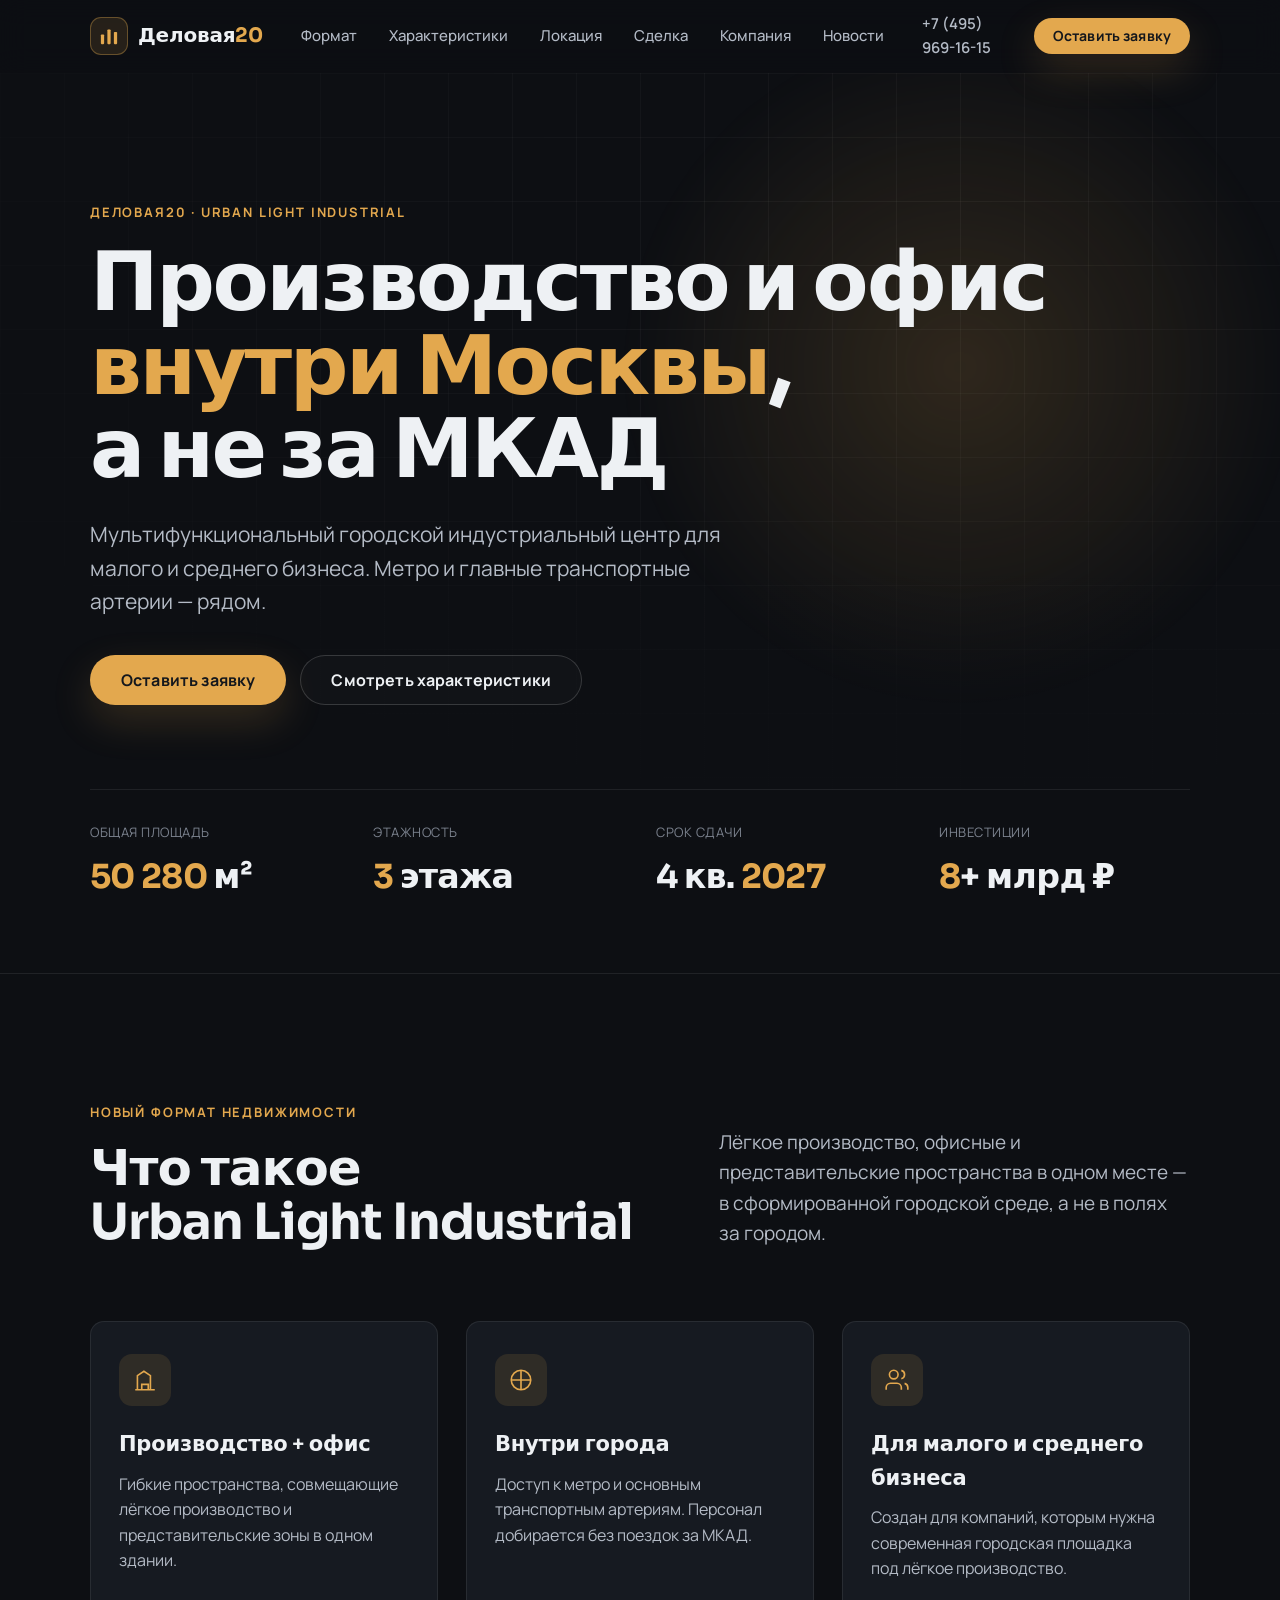
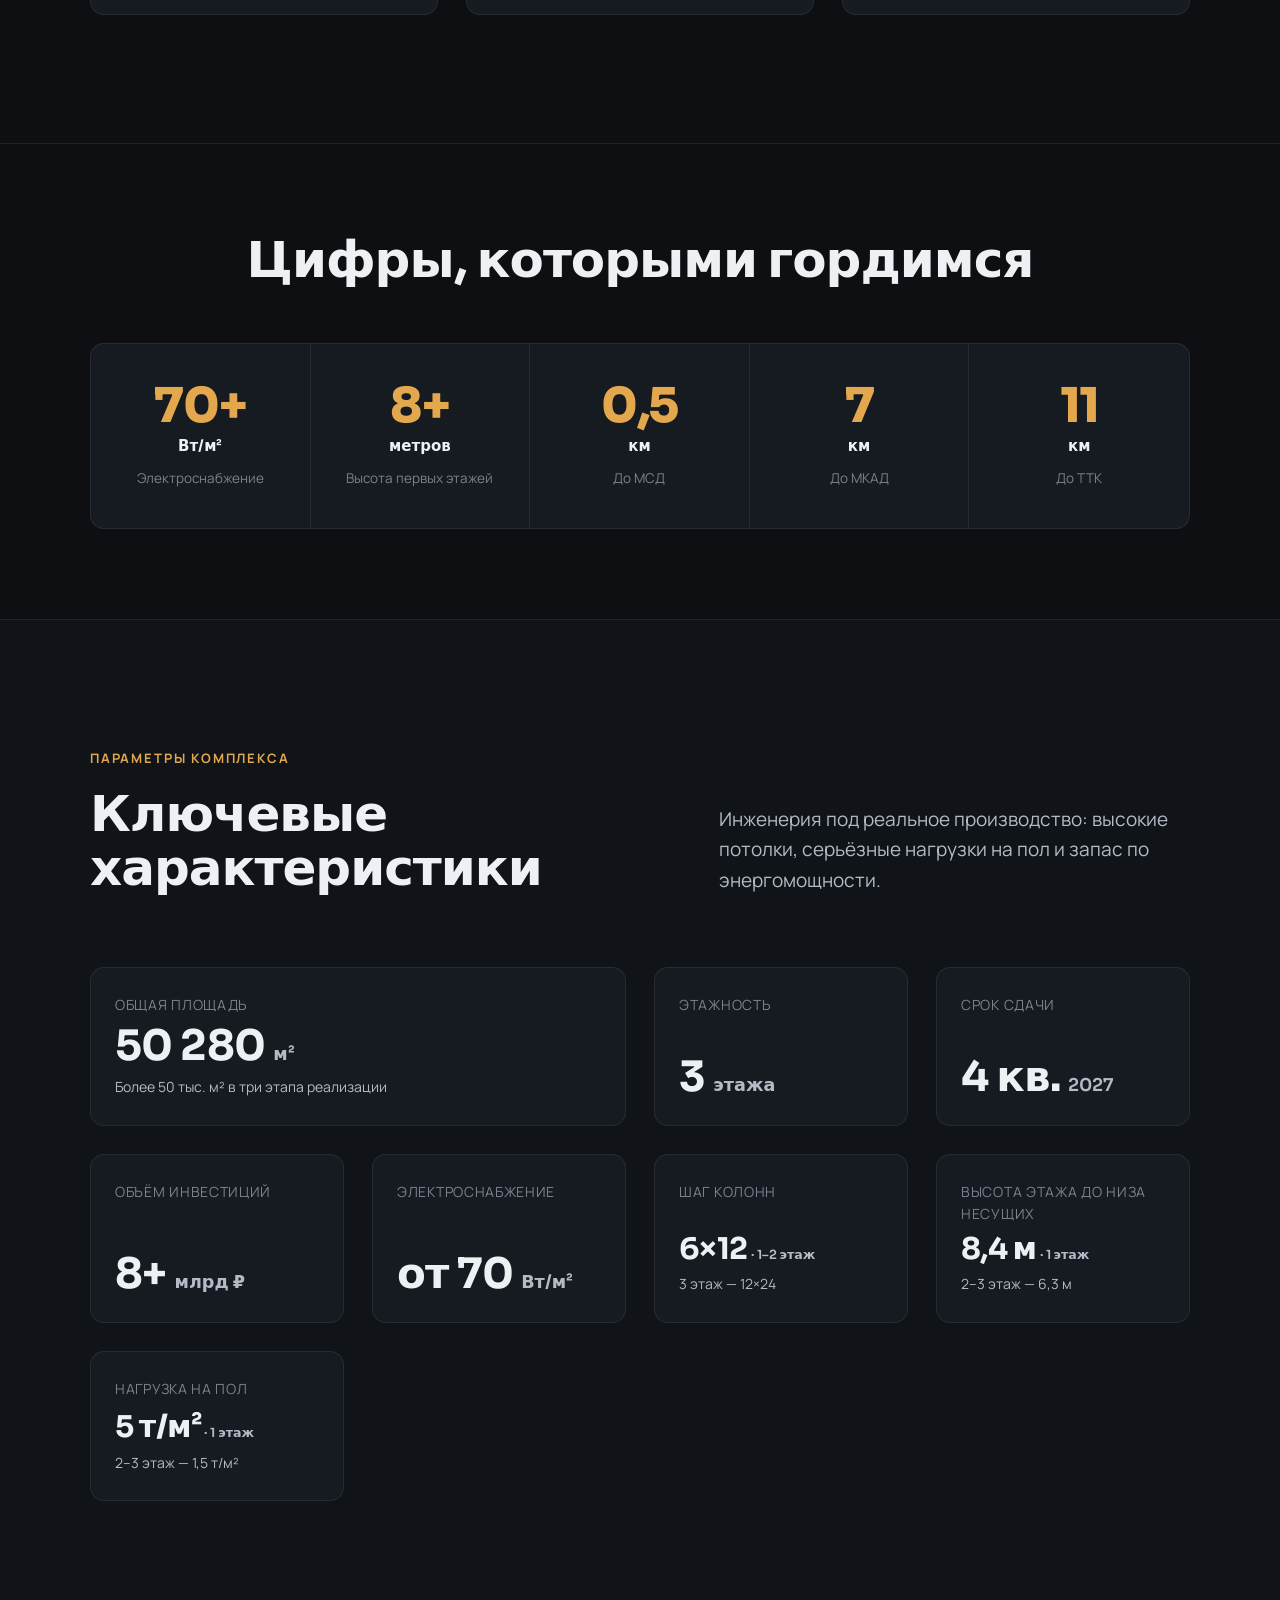
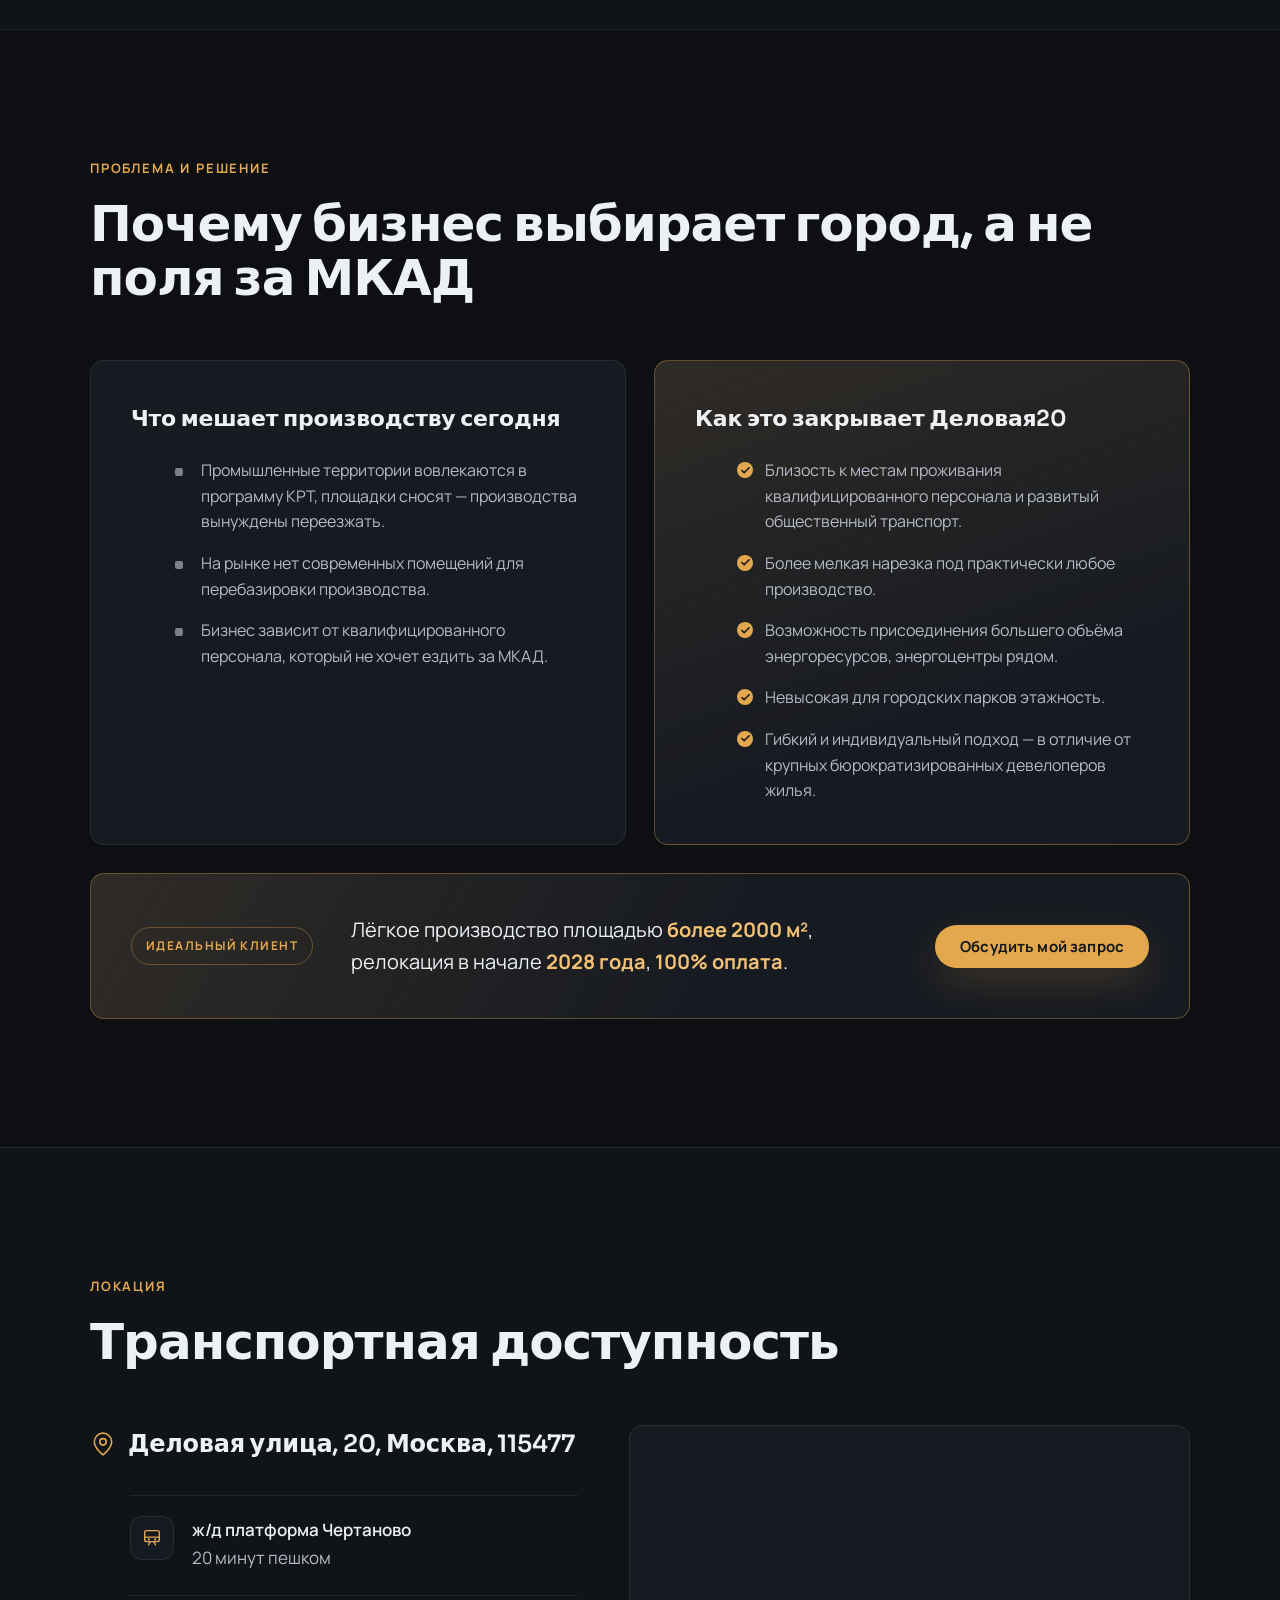
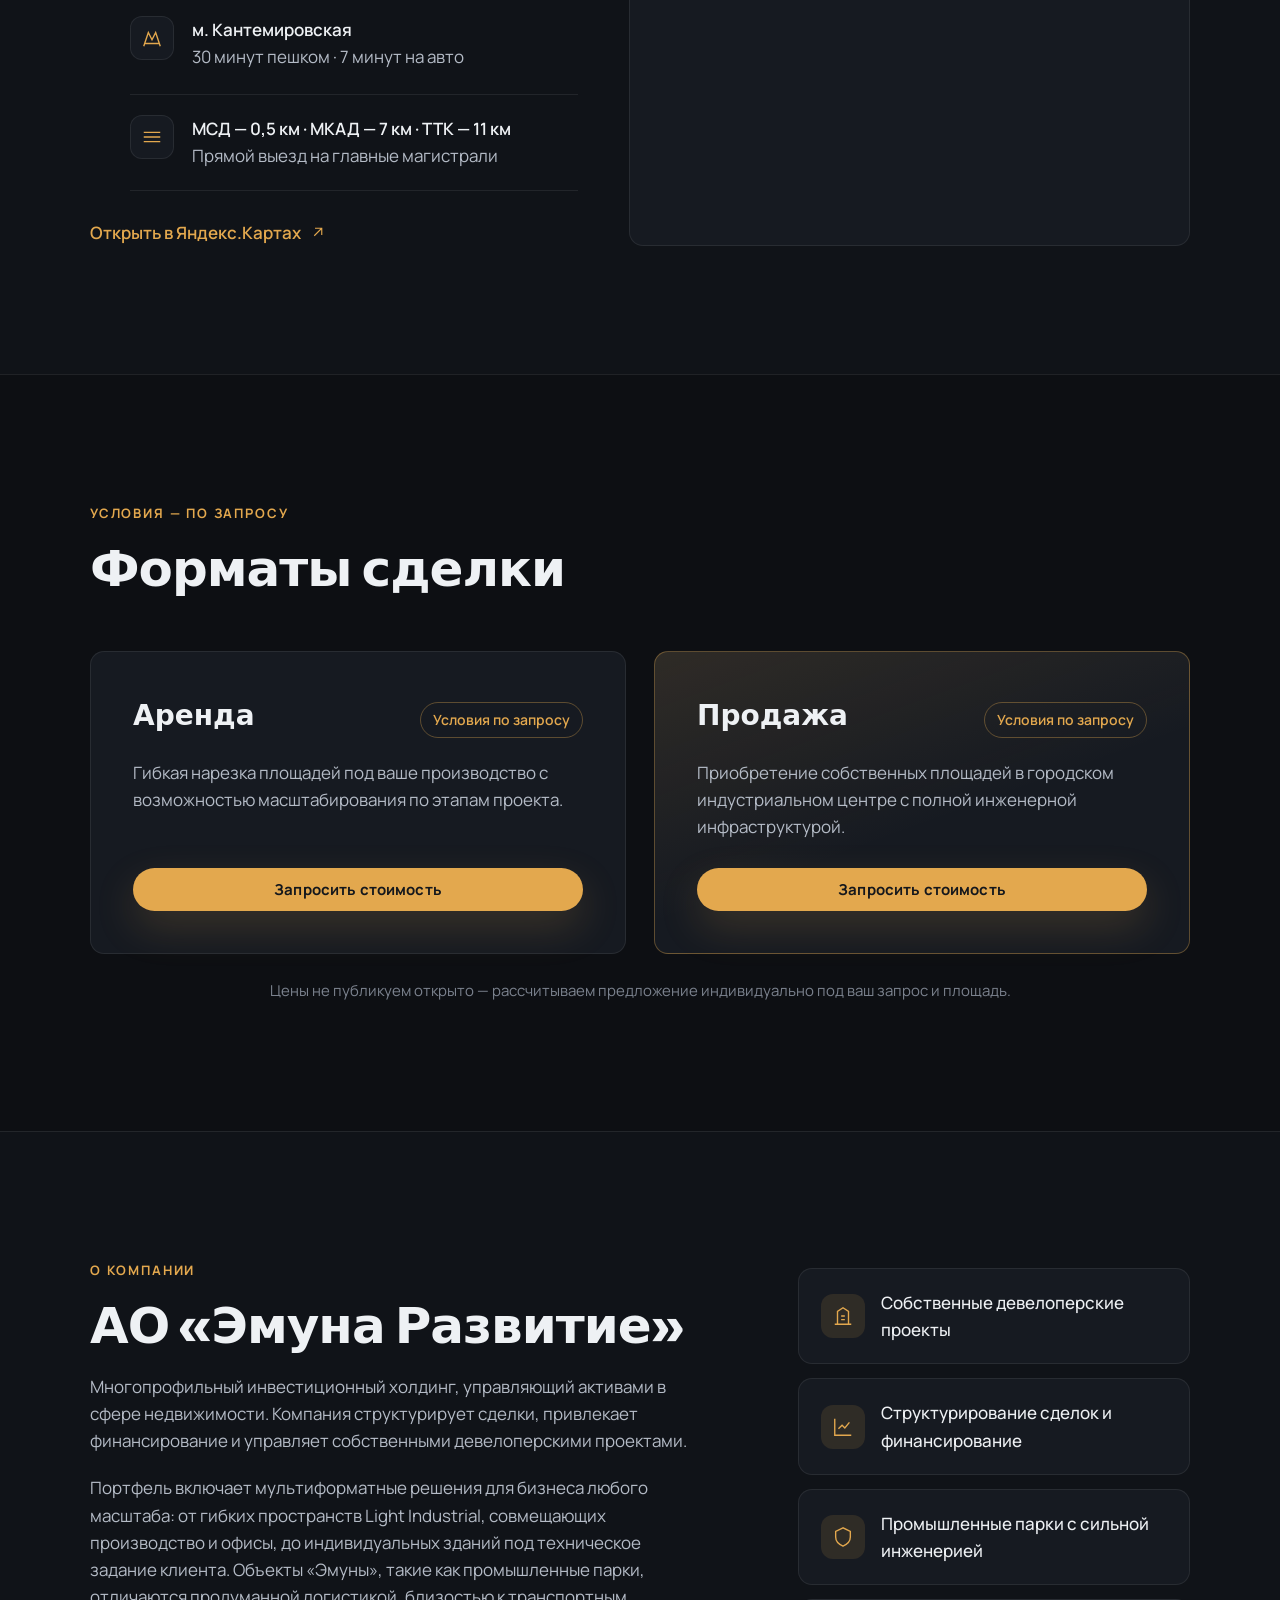
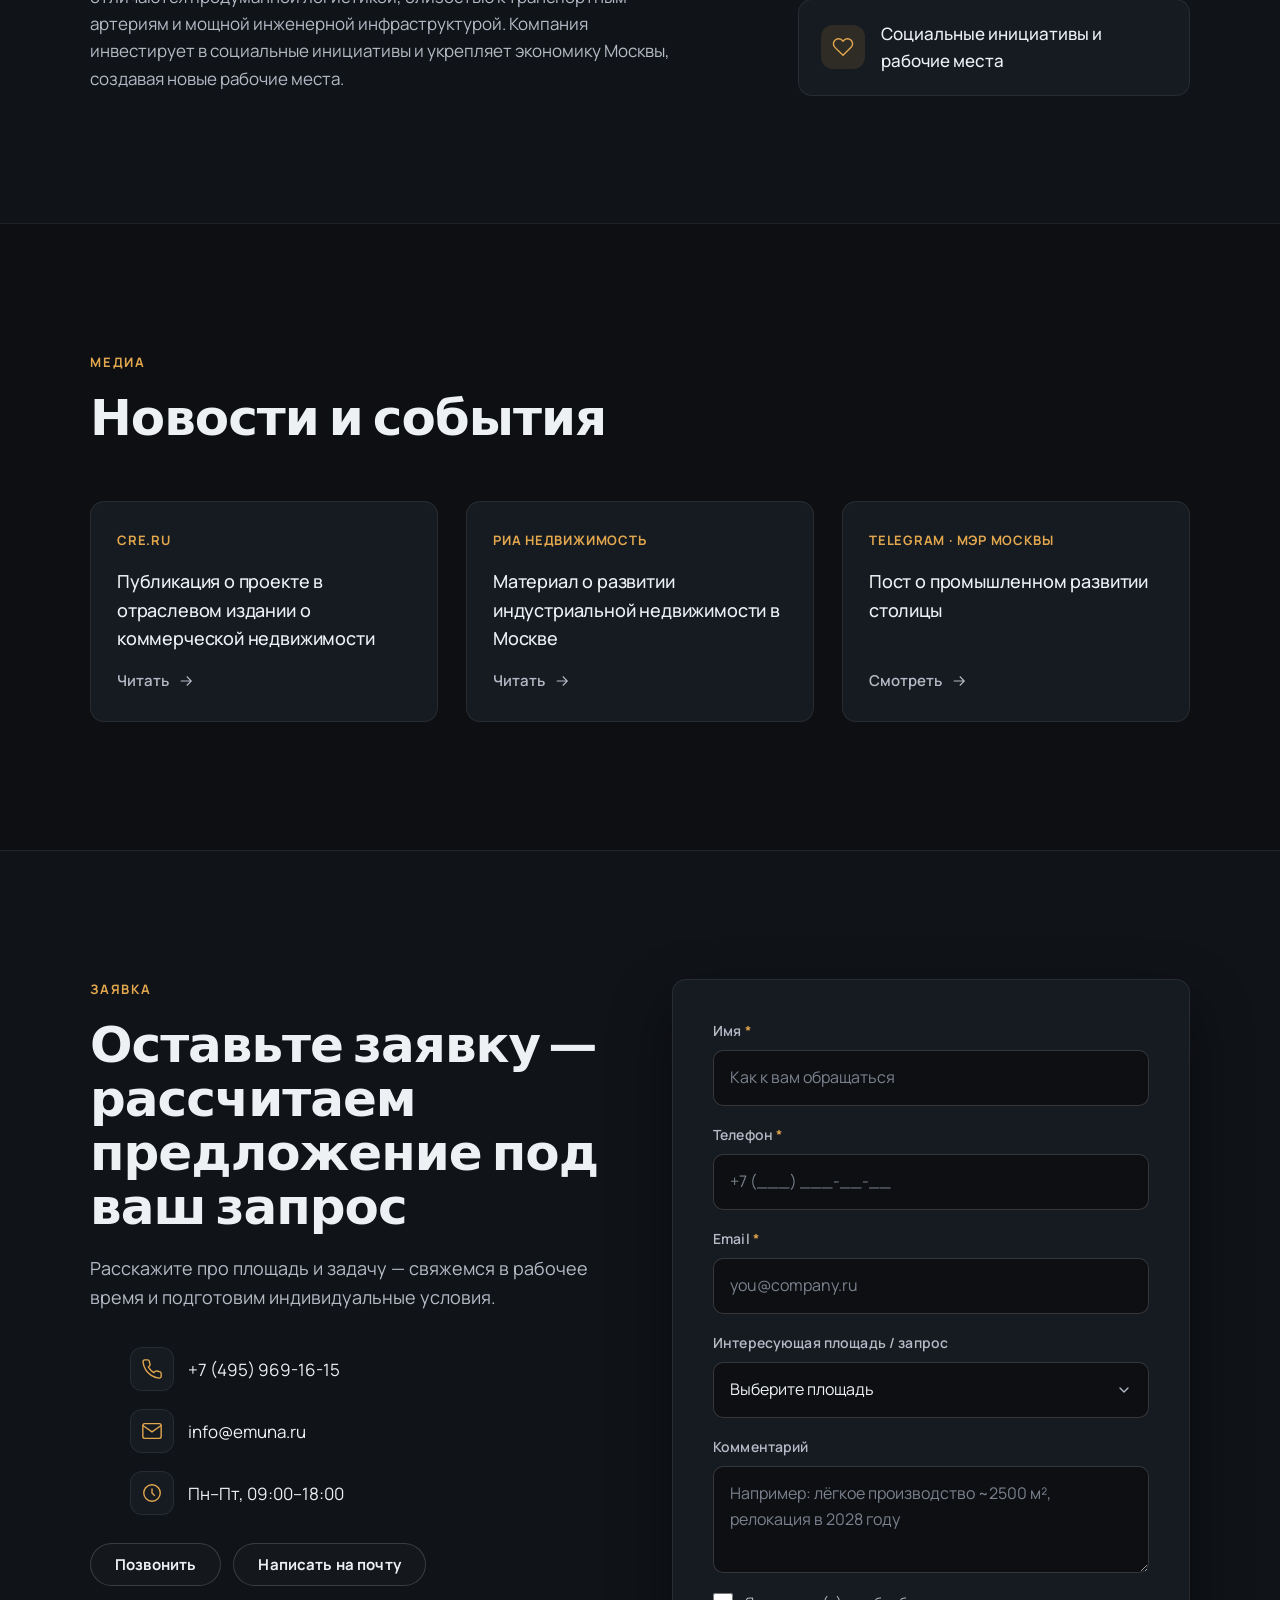
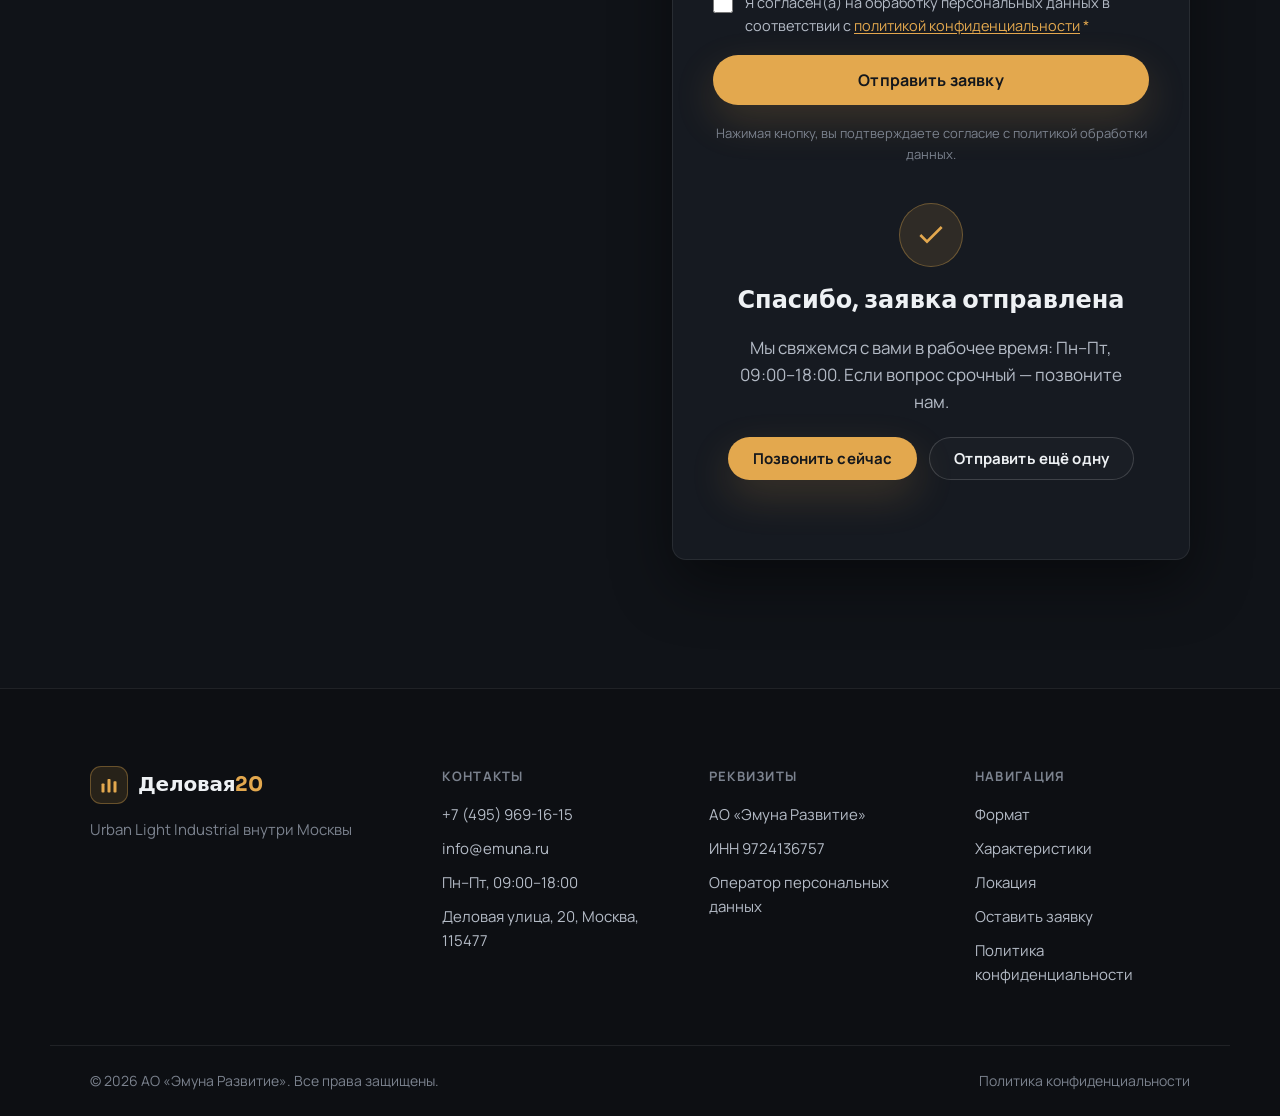
==== index.html @ b17adb30 "Деловая20: премиальный лендинг Urban Light Industrial Статический сайт без фреймворков: index.html +" ====
<!doctype html>
<html lang="ru">
<head>
  <meta charset="utf-8" />
  <meta name="viewport" content="width=device-width, initial-scale=1" />
  <meta name="theme-color" content="#0d0f13" />

  <!-- SEO -->
  <title>Деловая20 — лайт индастриал в Москве внутри МКАД, у метро | Аренда и продажа промышленных помещений</title>
  <meta name="description" content="Деловая20 — Urban Light Industrial внутри Москвы, у метро Кантемировская и Царицыно. Современные промышленные помещения: лёгкое производство и офис в одном месте. Аренда и продажа — условия по запросу. Сдача 4 кв. 2027." />
  <meta name="keywords" content="лайт индастриал в Москве, лайт индастриал внутри МКАД, лайт индастриал у метро, лайт индастриал Деловая, лайт индастриал Царицыно, light industrial Москва, light industrial внутри МКАД, промышленное помещение, аренда промышленных помещений, Деловая20" />
  <meta name="author" content="АО «Эмуна Развитие»" />
  <link rel="canonical" href="https://delovaya20.ru/" />

  <!-- Open Graph / social -->
  <meta property="og:type" content="website" />
  <meta property="og:site_name" content="Деловая20" />
  <meta property="og:title" content="Деловая20 — Urban Light Industrial внутри Москвы" />
  <meta property="og:description" content="Современное производство и офис в одном месте, внутри Москвы у метро. Лайт индастриал внутри МКАД. Аренда и продажа — по запросу." />
  <meta property="og:locale" content="ru_RU" />
  <meta property="og:url" content="https://delovaya20.ru/" />
  <!-- MEDIA: превью-картинка для соцсетей 1200×630, положите файл og-cover.jpg рядом с index.html -->
  <meta property="og:image" content="og-cover.jpg" />
  <meta property="og:image:width" content="1200" />
  <meta property="og:image:height" content="630" />
  <meta name="twitter:card" content="summary_large_image" />
  <meta name="twitter:title" content="Деловая20 — Urban Light Industrial внутри Москвы" />
  <meta name="twitter:description" content="Современное производство и офис внутри Москвы, у метро. Аренда и продажа — по запросу." />
  <meta name="twitter:image" content="og-cover.jpg" />

  <!-- Favicon (SVG-заглушка + inline fallback) -->
  <link rel="icon" type="image/svg+xml" href="favicon.svg" />
  <link rel="apple-touch-icon" href="favicon.svg" />

  <!-- Шрифты (грациозно откатываются на системные, если офлайн) -->
  <link rel="preconnect" href="https://fonts.googleapis.com" />
  <link rel="preconnect" href="https://fonts.gstatic.com" crossorigin />
  <link href="https://fonts.googleapis.com/css2?family=Manrope:wght@400;500;600;700;800&family=Sora:wght@500;600;700;800&display=swap" rel="stylesheet" />

  <link rel="stylesheet" href="styles.css" />

  <!-- Schema.org: Organization -->
  <script type="application/ld+json">
  {
    "@context": "https://schema.org",
    "@type": "Organization",
    "name": "АО «Эмуна Развитие»",
    "legalName": "Акционерное общество «Эмуна Развитие»",
    "taxID": "9724136757",
    "url": "https://delovaya20.ru/",
    "logo": "https://delovaya20.ru/favicon.svg",
    "telephone": "+7 (495) 969-16-15",
    "email": "info@emuna.ru",
    "description": "Многопрофильный инвестиционный холдинг, управляющий активами в сфере недвижимости. Структурирует сделки, привлекает финансирование и управляет собственными девелоперскими проектами.",
    "address": {
      "@type": "PostalAddress",
      "streetAddress": "Деловая улица, 20",
      "addressLocality": "Москва",
      "postalCode": "115477",
      "addressCountry": "RU"
    }
  }
  </script>

  <!-- Schema.org: Place / Product (проект Деловая20) -->
  <script type="application/ld+json">
  {
    "@context": "https://schema.org",
    "@type": "Place",
    "name": "Деловая20 — Urban Light Industrial",
    "description": "Мультифункциональный городской индустриальный центр (Urban Light Industrial), совмещающий лёгкое производство, офисные и представительские пространства в одном месте. Внутри Москвы, с доступом к метро и основным транспортным артериям.",
    "url": "https://delovaya20.ru/",
    "isAccessibleForFree": false,
    "geo": {
      "@type": "GeoCoordinates",
      "latitude": 55.624165,
      "longitude": 37.636526
    },
    "address": {
      "@type": "PostalAddress",
      "streetAddress": "Деловая улица, 20",
      "addressLocality": "Москва",
      "postalCode": "115477",
      "addressCountry": "RU"
    },
    "additionalProperty": [
      { "@type": "PropertyValue", "name": "Общая площадь", "value": "50 280 м²" },
      { "@type": "PropertyValue", "name": "Этажность", "value": "3 этажа" },
      { "@type": "PropertyValue", "name": "Срок сдачи", "value": "4 квартал 2027 года" },
      { "@type": "PropertyValue", "name": "Электроснабжение", "value": "от 70 Вт/м²" }
    ],
    "containedInPlace": { "@type": "City", "name": "Москва" }
  }
  </script>
</head>

<body>
  <a class="skip-link" href="#form">Перейти к форме заявки</a>

  <!-- ============ ХЕДЕР ============ -->
  <header class="site-header" id="top" data-header>
    <div class="container header__inner">
      <a class="brand" href="#top" aria-label="Деловая20 — на главную">
        <span class="brand__mark" aria-hidden="true">
          <svg width="26" height="26" viewBox="0 0 32 32" fill="none">
            <rect x="6" y="14" width="4" height="12" rx="1" fill="currentColor"/>
            <rect x="14" y="8" width="4" height="18" rx="1" fill="currentColor"/>
            <rect x="22" y="11" width="4" height="15" rx="1" fill="currentColor"/>
          </svg>
        </span>
        <span class="brand__name">Деловая<span class="brand__accent">20</span></span>
      </a>

      <nav class="nav" aria-label="Основная навигация">
        <a href="#format">Формат</a>
        <a href="#specs">Характеристики</a>
        <a href="#location">Локация</a>
        <a href="#deal">Сделка</a>
        <a href="#company">Компания</a>
        <a href="#news">Новости</a>
      </nav>

      <div class="header__actions">
        <a class="phone-link" href="tel:+74959691615">+7 (495) 969-16-15</a>
        <a class="btn btn--primary btn--sm" href="#form">Оставить заявку</a>
      </div>

      <button class="burger" type="button" aria-label="Открыть меню" aria-expanded="false" aria-controls="mobile-menu" data-burger>
        <span></span><span></span><span></span>
      </button>
    </div>

    <!-- Мобильное меню -->
    <div class="mobile-menu" id="mobile-menu" data-mobile-menu hidden>
      <nav aria-label="Мобильная навигация">
        <a href="#format">Формат</a>
        <a href="#specs">Характеристики</a>
        <a href="#location">Локация</a>
        <a href="#deal">Форматы сделки</a>
        <a href="#company">Компания</a>
        <a href="#news">Новости</a>
      </nav>
      <div class="mobile-menu__cta">
        <a class="btn btn--primary" href="#form">Оставить заявку</a>
        <a class="btn btn--ghost" href="tel:+74959691615">Позвонить</a>
      </div>
    </div>
  </header>

  <main>
    <!-- ============ 1. ПЕРВЫЙ ЭКРАН ============ -->
    <section class="hero" aria-labelledby="hero-title">
      <!-- MEDIA: сюда фоновое фото/рендер комплекса (широкое, тёмное). Пока — CSS-геометрия. -->
      <div class="hero__bg" aria-hidden="true">
        <div class="hero__grid"></div>
        <div class="hero__glow"></div>
      </div>

      <div class="container hero__inner">
        <p class="eyebrow reveal">Деловая20 · Urban Light Industrial</p>
        <h1 class="hero__title reveal" id="hero-title">
          Производство и офис <span class="accent-text">внутри Москвы</span>,<br />
          а не за МКАД
        </h1>
        <p class="hero__lead reveal">
          Мультифункциональный городской индустриальный центр для малого и среднего бизнеса.
          Метро и главные транспортные артерии — рядом.
        </p>
        <div class="hero__cta reveal">
          <a class="btn btn--primary btn--lg" href="#form">Оставить заявку</a>
          <a class="btn btn--ghost btn--lg" href="#specs">Смотреть характеристики</a>
        </div>

        <dl class="hero__stats reveal" aria-label="Ключевые цифры проекта">
          <div class="hero__stat">
            <dt>Общая площадь</dt>
            <dd><span class="num" data-count data-target="50280" data-format="space">0</span> м²</dd>
          </div>
          <div class="hero__stat">
            <dt>Этажность</dt>
            <dd><span class="num" data-count data-target="3">0</span> этажа</dd>
          </div>
          <div class="hero__stat">
            <dt>Срок сдачи</dt>
            <dd>4 кв. <span class="num" data-count data-target="2027">0</span></dd>
          </div>
          <div class="hero__stat">
            <dt>Инвестиции</dt>
            <dd><span class="num" data-count data-target="8">0</span>+ млрд ₽</dd>
          </div>
        </dl>
      </div>
    </section>

    <!-- ============ 2. О ФОРМАТЕ ============ -->
    <section class="section" id="format" aria-labelledby="format-title">
      <div class="container">
        <div class="format__head">
          <div class="reveal">
            <p class="eyebrow">Новый формат недвижимости</p>
            <h2 class="section__title" id="format-title">Что такое Urban&nbsp;Light&nbsp;Industrial</h2>
          </div>
          <p class="section__lead reveal">
            Лёгкое производство, офисные и представительские пространства в одном месте —
            в сформированной городской среде, а не в полях за городом.
          </p>
        </div>

        <div class="format__grid">
          <article class="fcard reveal">
            <div class="fcard__icon" aria-hidden="true">
              <svg viewBox="0 0 24 24" fill="none" stroke="currentColor" stroke-width="1.5"><path d="M3 21h18M5 21V8l6-4 6 4v13M9 21v-5h6v5M9 11h.01M15 11h.01"/></svg>
            </div>
            <h3>Производство + офис</h3>
            <p>Гибкие пространства, совмещающие лёгкое производство и представительские зоны в одном здании.</p>
          </article>

          <article class="fcard reveal">
            <div class="fcard__icon" aria-hidden="true">
              <svg viewBox="0 0 24 24" fill="none" stroke="currentColor" stroke-width="1.5"><circle cx="12" cy="12" r="9"/><path d="M12 3v18M3 12h18"/></svg>
            </div>
            <h3>Внутри города</h3>
            <p>Доступ к метро и основным транспортным артериям. Персонал добирается без поездок за МКАД.</p>
          </article>

          <article class="fcard reveal">
            <div class="fcard__icon" aria-hidden="true">
              <svg viewBox="0 0 24 24" fill="none" stroke="currentColor" stroke-width="1.5"><path d="M16 21v-2a4 4 0 0 0-4-4H6a4 4 0 0 0-4 4v2M9 11a4 4 0 1 0 0-8 4 4 0 0 0 0 8ZM22 21v-2a4 4 0 0 0-3-3.87M16 3.13a4 4 0 0 1 0 7.75"/></svg>
            </div>
            <h3>Для малого и среднего бизнеса</h3>
            <p>Создан для компаний, которым нужна современная городская площадка под лёгкое производство.</p>
          </article>
        </div>
      </div>
    </section>

    <!-- ============ ЦИФРЫ, КОТОРЫМИ ГОРДИМСЯ ============ -->
    <section class="section section--tight proud" aria-labelledby="proud-title">
      <div class="container">
        <h2 class="section__title section__title--center reveal" id="proud-title">Цифры, которыми гордимся</h2>
        <div class="proud__band reveal">
          <div class="proud__item">
            <span class="proud__num"><span data-count data-target="70">0</span>+</span>
            <span class="proud__unit">Вт/м²</span>
            <span class="proud__label">Электроснабжение</span>
          </div>
          <div class="proud__item">
            <span class="proud__num"><span data-count data-target="8">0</span>+</span>
            <span class="proud__unit">метров</span>
            <span class="proud__label">Высота первых этажей</span>
          </div>
          <div class="proud__item">
            <span class="proud__num"><span data-count data-target="0.5" data-decimals="1">0</span></span>
            <span class="proud__unit">км</span>
            <span class="proud__label">До МСД</span>
          </div>
          <div class="proud__item">
            <span class="proud__num"><span data-count data-target="7">0</span></span>
            <span class="proud__unit">км</span>
            <span class="proud__label">До МКАД</span>
          </div>
          <div class="proud__item">
            <span class="proud__num"><span data-count data-target="11">0</span></span>
            <span class="proud__unit">км</span>
            <span class="proud__label">До ТТК</span>
          </div>
        </div>
      </div>
    </section>

    <!-- ============ 3. КЛЮЧЕВЫЕ ХАРАКТЕРИСТИКИ ============ -->
    <section class="section section--alt" id="specs" aria-labelledby="specs-title">
      <div class="container">
        <div class="format__head">
          <div class="reveal">
            <p class="eyebrow">Параметры комплекса</p>
            <h2 class="section__title" id="specs-title">Ключевые характеристики</h2>
          </div>
          <p class="section__lead reveal">
            Инженерия под реальное производство: высокие потолки, серьёзные нагрузки на пол
            и запас по энергомощности.
          </p>
        </div>

        <div class="specs__grid">
          <article class="spec spec--wide reveal">
            <span class="spec__label">Общая площадь</span>
            <span class="spec__value">50&nbsp;280 <small>м²</small></span>
            <span class="spec__note">Более 50 тыс. м² в три этапа реализации</span>
          </article>
          <article class="spec reveal">
            <span class="spec__label">Этажность</span>
            <span class="spec__value">3 <small>этажа</small></span>
          </article>
          <article class="spec reveal">
            <span class="spec__label">Срок сдачи</span>
            <span class="spec__value">4 кв. <small>2027</small></span>
          </article>
          <article class="spec reveal">
            <span class="spec__label">Объём инвестиций</span>
            <span class="spec__value">8+ <small>млрд ₽</small></span>
          </article>
          <article class="spec reveal">
            <span class="spec__label">Электроснабжение</span>
            <span class="spec__value">от 70 <small>Вт/м²</small></span>
          </article>
          <article class="spec reveal">
            <span class="spec__label">Шаг колонн</span>
            <span class="spec__value spec__value--sm">6×12<small> · 1–2 этаж</small></span>
            <span class="spec__note">3 этаж — 12×24</span>
          </article>
          <article class="spec reveal">
            <span class="spec__label">Высота этажа до низа несущих</span>
            <span class="spec__value spec__value--sm">8,4 м<small> · 1 этаж</small></span>
            <span class="spec__note">2–3 этаж — 6,3 м</span>
          </article>
          <article class="spec reveal">
            <span class="spec__label">Нагрузка на пол</span>
            <span class="spec__value spec__value--sm">5 т/м²<small> · 1 этаж</small></span>
            <span class="spec__note">2–3 этаж — 1,5 т/м²</span>
          </article>
        </div>
      </div>
    </section>

    <!-- ============ 4. БОЛЬ КЛИЕНТА → РЕШЕНИЕ ============ -->
    <section class="section" id="problem" aria-labelledby="problem-title">
      <div class="container">
        <div class="reveal">
          <p class="eyebrow">Проблема и решение</p>
          <h2 class="section__title" id="problem-title">Почему бизнес выбирает город, а не поля за МКАД</h2>
        </div>

        <div class="ps">
          <div class="ps__col ps__col--problem reveal">
            <h3 class="ps__heading">Что мешает производству сегодня</h3>
            <ul class="ps__list">
              <li>Промышленные территории вовлекаются в программу КРТ, площадки сносят — производства вынуждены переезжать.</li>
              <li>На рынке нет современных помещений для перебазировки производства.</li>
              <li>Бизнес зависит от квалифицированного персонала, который не хочет ездить за МКАД.</li>
            </ul>
          </div>

          <div class="ps__col ps__col--solution reveal">
            <h3 class="ps__heading">Как это закрывает Деловая20</h3>
            <ul class="ps__list ps__list--check">
              <li>Близость к местам проживания квалифицированного персонала и развитый общественный транспорт.</li>
              <li>Более мелкая нарезка под практически любое производство.</li>
              <li>Возможность присоединения большего объёма энергоресурсов, энергоцентры рядом.</li>
              <li>Невысокая для городских парков этажность.</li>
              <li>Гибкий и индивидуальный подход — в отличие от крупных бюрократизированных девелоперов жилья.</li>
            </ul>
          </div>
        </div>

        <aside class="ideal reveal" aria-label="Идеальный клиент проекта">
          <div class="ideal__tag">Идеальный клиент</div>
          <p class="ideal__text">
            Лёгкое производство площадью <strong>более 2000 м²</strong>, релокация в начале <strong>2028 года</strong>, <strong>100% оплата</strong>.
          </p>
          <a class="btn btn--primary" href="#form">Обсудить мой запрос</a>
        </aside>
      </div>
    </section>

    <!-- ============ 5. ЛОКАЦИЯ И ТРАНСПОРТ ============ -->
    <section class="section section--alt" id="location" aria-labelledby="location-title">
      <div class="container">
        <div class="reveal">
          <p class="eyebrow">Локация</p>
          <h2 class="section__title" id="location-title">Транспортная доступность</h2>
        </div>

        <div class="location__grid">
          <div class="location__info reveal">
            <p class="location__addr">
              <svg viewBox="0 0 24 24" fill="none" stroke="currentColor" stroke-width="1.5" aria-hidden="true"><path d="M20 10c0 6-8 12-8 12s-8-6-8-12a8 8 0 0 1 16 0Z"/><circle cx="12" cy="10" r="3"/></svg>
              Деловая улица, 20, Москва, 115477
            </p>

            <ul class="transport">
              <li>
                <span class="transport__ico" aria-hidden="true">
                  <svg viewBox="0 0 24 24" fill="none" stroke="currentColor" stroke-width="1.5"><rect x="4" y="4" width="16" height="12" rx="2"/><path d="M4 11h16M8 20l2-4M16 20l-2-4"/><circle cx="8.5" cy="13.5" r=".5" fill="currentColor"/><circle cx="15.5" cy="13.5" r=".5" fill="currentColor"/></svg>
                </span>
                <span><strong>ж/д платформа Чертаново</strong><br />20 минут пешком</span>
              </li>
              <li>
                <span class="transport__ico" aria-hidden="true">
                  <svg viewBox="0 0 24 24" fill="none" stroke="currentColor" stroke-width="1.5"><path d="M4 18 8 6l4 8 4-8 4 12M4 18h16M4 18l-1 3M20 18l1 3"/></svg>
                </span>
                <span><strong>м. Кантемировская</strong><br />30 минут пешком · 7 минут на авто</span>
              </li>
              <li>
                <span class="transport__ico" aria-hidden="true">
                  <svg viewBox="0 0 24 24" fill="none" stroke="currentColor" stroke-width="1.5"><path d="M3 12h18M3 7h18M3 17h18"/></svg>
                </span>
                <span><strong>МСД — 0,5 км · МКАД — 7 км · ТТК — 11 км</strong><br />Прямой выезд на главные магистрали</span>
              </li>
            </ul>

            <a class="map-link" href="https://yandex.ru/maps/?pt=37.636526,55.624165&z=16&l=map" target="_blank" rel="noopener">
              Открыть в Яндекс.Картах
              <svg viewBox="0 0 24 24" fill="none" stroke="currentColor" stroke-width="1.5" aria-hidden="true"><path d="M7 17 17 7M8 7h9v9"/></svg>
            </a>
          </div>

          <div class="location__map reveal">
            <!-- MEDIA: при желании замените OSM на брендовую Яндекс.Карту с фирменной меткой -->
            <iframe
              title="Карта: Деловая улица, 20, Москва"
              src="https://www.openstreetmap.org/export/embed.html?bbox=37.6165%2C55.6162%2C37.6565%2C55.6322&layer=mapnik&marker=55.624165%2C37.636526"
              loading="lazy" referrerpolicy="no-referrer-when-downgrade"></iframe>
          </div>
        </div>
      </div>
    </section>

    <!-- ============ 6. ФОРМАТЫ СДЕЛКИ ============ -->
    <section class="section" id="deal" aria-labelledby="deal-title">
      <div class="container">
        <div class="reveal">
          <p class="eyebrow">Условия — по запросу</p>
          <h2 class="section__title" id="deal-title">Форматы сделки</h2>
        </div>

        <div class="deal__grid">
          <article class="deal-card reveal">
            <div class="deal-card__top">
              <h3>Аренда</h3>
              <span class="deal-card__price">Условия по запросу</span>
            </div>
            <p>Гибкая нарезка площадей под ваше производство с возможностью масштабирования по этапам проекта.</p>
            <a class="btn btn--primary btn--block" href="#form">Запросить стоимость</a>
          </article>

          <article class="deal-card deal-card--feature reveal">
            <div class="deal-card__top">
              <h3>Продажа</h3>
              <span class="deal-card__price">Условия по запросу</span>
            </div>
            <p>Приобретение собственных площадей в городском индустриальном центре с полной инженерной инфраструктурой.</p>
            <a class="btn btn--primary btn--block" href="#form">Запросить стоимость</a>
          </article>
        </div>
        <p class="deal__note reveal">Цены не публикуем открыто — рассчитываем предложение индивидуально под ваш запрос и площадь.</p>
      </div>
    </section>

    <!-- ============ 7. О КОМПАНИИ ============ -->
    <section class="section section--alt" id="company" aria-labelledby="company-title">
      <div class="container">
        <div class="company__grid">
          <div class="company__lead reveal">
            <p class="eyebrow">О компании</p>
            <h2 class="section__title" id="company-title">АО «Эмуна&nbsp;Развитие»</h2>
            <p class="company__text">
              Многопрофильный инвестиционный холдинг, управляющий активами в сфере недвижимости.
              Компания структурирует сделки, привлекает финансирование и управляет собственными
              девелоперскими проектами.
            </p>
            <p class="company__text">
              Портфель включает мультиформатные решения для бизнеса любого масштаба: от гибких
              пространств Light Industrial, совмещающих производство и офисы, до индивидуальных
              зданий под техническое задание клиента. Объекты «Эмуны», такие как промышленные
              парки, отличаются продуманной логистикой, близостью к транспортным артериям и
              мощной инженерной инфраструктурой. Компания инвестирует в социальные инициативы
              и укрепляет экономику Москвы, создавая новые рабочие места.
            </p>
          </div>

          <ul class="company__facts reveal">
            <li>
              <span class="company__fact-ico" aria-hidden="true"><svg viewBox="0 0 24 24" fill="none" stroke="currentColor" stroke-width="1.5"><path d="M3 21h18M6 21V7l6-4 6 4v14M10 12h4M10 16h4"/></svg></span>
              Собственные девелоперские проекты
            </li>
            <li>
              <span class="company__fact-ico" aria-hidden="true"><svg viewBox="0 0 24 24" fill="none" stroke="currentColor" stroke-width="1.5"><path d="M3 3v18h18M7 14l4-4 3 3 5-6"/></svg></span>
              Структурирование сделок и финансирование
            </li>
            <li>
              <span class="company__fact-ico" aria-hidden="true"><svg viewBox="0 0 24 24" fill="none" stroke="currentColor" stroke-width="1.5"><path d="M12 2 4 6v6c0 5 3.5 8 8 10 4.5-2 8-5 8-10V6l-8-4Z"/></svg></span>
              Промышленные парки с сильной инженерией
            </li>
            <li>
              <span class="company__fact-ico" aria-hidden="true"><svg viewBox="0 0 24 24" fill="none" stroke="currentColor" stroke-width="1.5"><path d="M20.8 4.6a5.5 5.5 0 0 0-7.8 0L12 5.7l-1-1.1a5.5 5.5 0 1 0-7.8 7.8L12 21l8.8-8.6a5.5 5.5 0 0 0 0-7.8Z"/></svg></span>
              Социальные инициативы и рабочие места
            </li>
          </ul>
        </div>
      </div>
    </section>

    <!-- ============ 8. НОВОСТИ И СОБЫТИЯ ============ -->
    <section class="section" id="news" aria-labelledby="news-title">
      <div class="container">
        <div class="reveal">
          <p class="eyebrow">Медиа</p>
          <h2 class="section__title" id="news-title">Новости и события</h2>
        </div>

        <div class="news__grid">
          <a class="news-card reveal" href="https://cre.ru/news/101955" target="_blank" rel="noopener">
            <span class="news-card__source">CRE.ru</span>
            <span class="news-card__title">Публикация о проекте в отраслевом издании о коммерческой недвижимости</span>
            <span class="news-card__more">Читать <svg viewBox="0 0 24 24" fill="none" stroke="currentColor" stroke-width="1.5" aria-hidden="true"><path d="M5 12h14M13 6l6 6-6 6"/></svg></span>
          </a>
          <a class="news-card reveal" href="https://realty.ria.ru/20260628/moskva-2101307599.html" target="_blank" rel="noopener">
            <span class="news-card__source">РИА Недвижимость</span>
            <span class="news-card__title">Материал о развитии индустриальной недвижимости в Москве</span>
            <span class="news-card__more">Читать <svg viewBox="0 0 24 24" fill="none" stroke="currentColor" stroke-width="1.5" aria-hidden="true"><path d="M5 12h14M13 6l6 6-6 6"/></svg></span>
          </a>
          <a class="news-card reveal" href="https://t.me/mos_sobyanin/20523" target="_blank" rel="noopener">
            <span class="news-card__source">Telegram · мэр Москвы</span>
            <span class="news-card__title">Пост о промышленном развитии столицы</span>
            <span class="news-card__more">Смотреть <svg viewBox="0 0 24 24" fill="none" stroke="currentColor" stroke-width="1.5" aria-hidden="true"><path d="M5 12h14M13 6l6 6-6 6"/></svg></span>
          </a>
        </div>
      </div>
    </section>

    <!-- ============ 9. ФИНАЛЬНЫЙ CTA + ФОРМА ============ -->
    <section class="section cta" id="form" aria-labelledby="form-title">
      <div class="container cta__grid">
        <div class="cta__info reveal">
          <p class="eyebrow">Заявка</p>
          <h2 class="section__title" id="form-title">Оставьте заявку — рассчитаем предложение под ваш запрос</h2>
          <p class="cta__lead">
            Расскажите про площадь и задачу — свяжемся в рабочее время и подготовим индивидуальные условия.
          </p>

          <ul class="contacts">
            <li>
              <span class="contacts__ico" aria-hidden="true"><svg viewBox="0 0 24 24" fill="none" stroke="currentColor" stroke-width="1.5"><path d="M22 16.9v3a2 2 0 0 1-2.2 2 19.8 19.8 0 0 1-8.6-3 19.5 19.5 0 0 1-6-6 19.8 19.8 0 0 1-3-8.6A2 2 0 0 1 4.1 2h3a2 2 0 0 1 2 1.7c.1 1 .4 1.9.7 2.8a2 2 0 0 1-.5 2.1L8.1 9.9a16 16 0 0 0 6 6l1.3-1.3a2 2 0 0 1 2.1-.4c.9.3 1.8.6 2.8.7a2 2 0 0 1 1.7 2Z"/></svg></span>
              <a href="tel:+74959691615">+7 (495) 969-16-15</a>
            </li>
            <li>
              <span class="contacts__ico" aria-hidden="true"><svg viewBox="0 0 24 24" fill="none" stroke="currentColor" stroke-width="1.5"><rect x="2" y="4" width="20" height="16" rx="2"/><path d="m2 6 10 7 10-7"/></svg></span>
              <a href="mailto:info@emuna.ru">info@emuna.ru</a>
            </li>
            <li>
              <span class="contacts__ico" aria-hidden="true"><svg viewBox="0 0 24 24" fill="none" stroke="currentColor" stroke-width="1.5"><circle cx="12" cy="12" r="9"/><path d="M12 7v5l3 3"/></svg></span>
              Пн–Пт, 09:00–18:00
            </li>
          </ul>

          <div class="contacts__buttons">
            <a class="btn btn--ghost" href="tel:+74959691615">Позвонить</a>
            <a class="btn btn--ghost" href="mailto:info@emuna.ru">Написать на почту</a>
          </div>
        </div>

        <div class="cta__form-wrap reveal">
          <form class="form" id="lead-form" novalidate>
            <!-- honeypot (антиспам, скрыт от людей) -->
            <div class="hp" aria-hidden="true">
              <label>Не заполняйте это поле
                <input type="text" name="company" tabindex="-1" autocomplete="off" />
              </label>
            </div>

            <div class="field">
              <label for="name">Имя <span class="req">*</span></label>
              <input type="text" id="name" name="name" autocomplete="name" required minlength="2" placeholder="Как к вам обращаться" />
              <p class="field__error" data-error-for="name"></p>
            </div>

            <div class="field">
              <label for="phone">Телефон <span class="req">*</span></label>
              <input type="tel" id="phone" name="phone" autocomplete="tel" inputmode="tel" required placeholder="+7 (___) ___-__-__" />
              <p class="field__error" data-error-for="phone"></p>
            </div>

            <div class="field">
              <label for="email">Email <span class="req">*</span></label>
              <input type="email" id="email" name="email" autocomplete="email" inputmode="email" required placeholder="you@company.ru" />
              <p class="field__error" data-error-for="email"></p>
            </div>

            <div class="field">
              <label for="area">Интересующая площадь / запрос</label>
              <select id="area" name="area">
                <option value="">Выберите площадь</option>
                <option>до 500 м²</option>
                <option>500–1000 м²</option>
                <option>1000–2000 м²</option>
                <option>более 2000 м²</option>
                <option>Другое / уточню в комментарии</option>
              </select>
            </div>

            <div class="field">
              <label for="message">Комментарий</label>
              <textarea id="message" name="message" rows="3" placeholder="Например: лёгкое производство ~2500 м², релокация в 2028 году"></textarea>
            </div>

            <label class="consent">
              <input type="checkbox" id="consent" name="consent" required />
              <span>Я согласен(а) на обработку персональных данных в соответствии с <a href="privacy.html" target="_blank" rel="noopener">политикой конфиденциальности</a> <span class="req">*</span></span>
            </label>
            <p class="field__error" data-error-for="consent"></p>

            <button class="btn btn--primary btn--lg btn--block" type="submit" data-submit>
              <span class="btn__label">Отправить заявку</span>
              <span class="btn__spinner" aria-hidden="true"></span>
            </button>
            <p class="form__hint">Нажимая кнопку, вы подтверждаете согласие с политикой обработки данных.</p>
          </form>

          <!-- Экран успеха -->
          <div class="form-success" data-success hidden>
            <div class="form-success__icon" aria-hidden="true">
              <svg viewBox="0 0 24 24" fill="none" stroke="currentColor" stroke-width="2"><path d="m20 6-11 11-5-5"/></svg>
            </div>
            <h3>Спасибо, заявка отправлена</h3>
            <p>Мы свяжемся с вами в рабочее время: Пн–Пт, 09:00–18:00. Если вопрос срочный — позвоните нам.</p>
            <div class="form-success__actions">
              <a class="btn btn--primary" href="tel:+74959691615">Позвонить сейчас</a>
              <button class="btn btn--ghost" type="button" data-reset-form>Отправить ещё одну</button>
            </div>
          </div>
        </div>
      </div>
    </section>
  </main>

  <!-- ============ 10. ФУТЕР ============ -->
  <footer class="footer">
    <div class="container footer__inner">
      <div class="footer__brand">
        <a class="brand" href="#top" aria-label="Деловая20 — наверх">
          <span class="brand__mark" aria-hidden="true">
            <svg width="24" height="24" viewBox="0 0 32 32" fill="none">
              <rect x="6" y="14" width="4" height="12" rx="1" fill="currentColor"/>
              <rect x="14" y="8" width="4" height="18" rx="1" fill="currentColor"/>
              <rect x="22" y="11" width="4" height="15" rx="1" fill="currentColor"/>
            </svg>
          </span>
          <span class="brand__name">Деловая<span class="brand__accent">20</span></span>
        </a>
        <p class="footer__tagline">Urban Light Industrial внутри Москвы</p>
      </div>

      <div class="footer__col">
        <h4>Контакты</h4>
        <a href="tel:+74959691615">+7 (495) 969-16-15</a>
        <a href="mailto:info@emuna.ru">info@emuna.ru</a>
        <p>Пн–Пт, 09:00–18:00</p>
        <p>Деловая улица, 20, Москва, 115477</p>
      </div>

      <div class="footer__col">
        <h4>Реквизиты</h4>
        <p>АО «Эмуна Развитие»</p>
        <p>ИНН 9724136757</p>
        <p>Оператор персональных данных</p>
      </div>

      <div class="footer__col">
        <h4>Навигация</h4>
        <a href="#format">Формат</a>
        <a href="#specs">Характеристики</a>
        <a href="#location">Локация</a>
        <a href="#form">Оставить заявку</a>
        <a href="privacy.html">Политика конфиденциальности</a>
      </div>
    </div>

    <div class="container footer__bottom">
      <p>© <span data-year>2026</span> АО «Эмуна Развитие». Все права защищены.</p>
      <a href="privacy.html">Политика конфиденциальности</a>
    </div>
  </footer>

  <script src="script.js" defer></script>
</body>
</html>
---- styles.css ----
/* =========================================================
   Деловая20 — Urban Light Industrial
   Тёмная премиальная тема. Все токены — в :root (легко заменить на фирменные).
   Радиусы: кнопки/теги = pill (999px), карточки/поля/карта = 14px.
   Акцент один на всю страницу: --accent (тёплое золото).
   ========================================================= */

:root {
  /* Поверхности */
  --bg:          #0d0f13;   /* базовый графит */
  --bg-alt:      #101318;   /* чередующиеся секции */
  --surface:     #161a21;   /* карточки */
  --surface-2:   #1c212a;   /* поднятые элементы, hover */

  /* Линии */
  --line:        rgba(255, 255, 255, .08);
  --line-strong: rgba(255, 255, 255, .16);

  /* Текст */
  --text:        #eef1f4;
  --text-muted:  #b4bbc6;
  --text-dim:    #7b828e;

  /* Акцент (единственный на всю страницу) */
  --accent:      #e3a84e;   /* тёплое золото / «энергия» */
  --accent-hi:   #f2c176;   /* светлее — для hover/градиента */
  --accent-ink:  #14171c;   /* тёмный текст на акценте */
  --accent-soft: rgba(227, 168, 78, .12);
  --accent-line: rgba(227, 168, 78, .35);

  /* Геометрия */
  --radius:    14px;
  --radius-sm: 10px;
  --pill:      999px;
  --maxw:      1180px;
  --gap:       clamp(16px, 2.2vw, 28px);

  /* Тени (притемнённые под тёмный фон) */
  --shadow:     0 24px 60px rgba(0, 0, 0, .45);
  --shadow-sm:  0 8px 24px rgba(0, 0, 0, .35);
  --shadow-acc: 0 16px 40px rgba(227, 168, 78, .18);

  /* Типографика */
  --font-display: "Sora", system-ui, -apple-system, "Segoe UI", Roboto, Arial, sans-serif;
  --font-body:    "Manrope", system-ui, -apple-system, "Segoe UI", Roboto, Arial, sans-serif;

  --ease: cubic-bezier(.16, 1, .3, 1);
}

/* ---------- reset ---------- */
*, *::before, *::after { box-sizing: border-box; }
* { margin: 0; }
html { scroll-behavior: smooth; -webkit-text-size-adjust: 100%; }

body {
  font-family: var(--font-body);
  background: var(--bg);
  color: var(--text);
  line-height: 1.6;
  font-size: 17px;
  -webkit-font-smoothing: antialiased;
  text-rendering: optimizeLegibility;
  overflow-x: hidden;
}

img, svg, iframe { display: block; max-width: 100%; }
a { color: inherit; text-decoration: none; }
button { font: inherit; cursor: pointer; }

@media (prefers-reduced-motion: reduce) {
  html { scroll-behavior: auto; }
  *, *::before, *::after {
    animation-duration: .001ms !important;
    transition-duration: .001ms !important;
  }
}

::selection { background: var(--accent); color: var(--accent-ink); }

:focus-visible {
  outline: 2px solid var(--accent);
  outline-offset: 3px;
  border-radius: 4px;
}

.skip-link {
  position: absolute;
  left: -9999px;
  top: 0;
  z-index: 200;
  background: var(--accent);
  color: var(--accent-ink);
  padding: 12px 20px;
  border-radius: 0 0 var(--radius-sm) 0;
  font-weight: 600;
}
.skip-link:focus { left: 0; }

/* ---------- layout ---------- */
.container {
  width: 100%;
  max-width: var(--maxw);
  margin-inline: auto;
  padding-inline: clamp(20px, 5vw, 40px);
}

.section {
  padding-block: clamp(72px, 10vw, 140px);
  border-top: 1px solid var(--line);
}
.section--alt { background: var(--bg-alt); }
.section--tight { padding-block: clamp(56px, 7vw, 96px); }

.eyebrow {
  font-family: var(--font-body);
  font-size: 13px;
  font-weight: 700;
  letter-spacing: .14em;
  text-transform: uppercase;
  color: var(--accent);
  margin-bottom: 18px;
}

.section__title {
  font-family: var(--font-display);
  font-weight: 700;
  font-size: clamp(28px, 4.2vw, 50px);
  line-height: 1.08;
  letter-spacing: -.02em;
}
.section__title--center { text-align: center; }

.section__lead {
  color: var(--text-muted);
  font-size: clamp(16px, 1.6vw, 19px);
  max-width: 46ch;
}

.accent-text { color: var(--accent); }

/* ---------- buttons ---------- */
.btn {
  --btn-bg: transparent;
  --btn-fg: var(--text);
  display: inline-flex;
  align-items: center;
  justify-content: center;
  gap: 10px;
  padding: 13px 24px;
  border-radius: var(--pill);
  border: 1px solid transparent;
  background: var(--btn-bg);
  color: var(--btn-fg);
  font-weight: 700;
  font-size: 15px;
  letter-spacing: .01em;
  line-height: 1;
  white-space: nowrap;
  transition: transform .25s var(--ease), background .25s var(--ease),
              border-color .25s var(--ease), box-shadow .25s var(--ease), color .25s var(--ease);
}
.btn--sm { padding: 10px 18px; font-size: 14px; }
.btn--lg { padding: 16px 30px; font-size: 16px; }
.btn--block { width: 100%; }

.btn--primary {
  --btn-bg: var(--accent);
  --btn-fg: var(--accent-ink);
  box-shadow: var(--shadow-acc);
}
.btn--primary:hover {
  background: var(--accent-hi);
  transform: translateY(-2px);
  box-shadow: 0 20px 46px rgba(227, 168, 78, .28);
}
.btn--primary:active { transform: translateY(0) scale(.985); }

.btn--ghost {
  --btn-fg: var(--text);
  border-color: var(--line-strong);
  background: rgba(255, 255, 255, .02);
}
.btn--ghost:hover {
  border-color: var(--accent-line);
  color: var(--accent-hi);
  transform: translateY(-2px);
}
.btn--ghost:active { transform: translateY(0) scale(.985); }

/* ---------- header ---------- */
.site-header {
  position: sticky;
  top: 0;
  z-index: 100;
  background: rgba(13, 15, 19, .72);
  backdrop-filter: blur(14px) saturate(150%);
  -webkit-backdrop-filter: blur(14px) saturate(150%);
  border-bottom: 1px solid transparent;
  transition: border-color .3s var(--ease), background .3s var(--ease);
}
.site-header[data-scrolled] {
  border-bottom-color: var(--line);
  background: rgba(13, 15, 19, .9);
}
.header__inner {
  display: flex;
  align-items: center;
  gap: 24px;
  height: 72px;
}

.brand {
  display: inline-flex;
  align-items: center;
  gap: 10px;
  font-family: var(--font-display);
  font-weight: 700;
  font-size: 20px;
  letter-spacing: -.01em;
  color: var(--text);
}
.brand__mark {
  display: grid;
  place-items: center;
  width: 38px; height: 38px;
  border-radius: 11px;
  background: var(--accent-soft);
  border: 1px solid var(--accent-line);
  color: var(--accent);
}
.brand__accent { color: var(--accent); }

.nav {
  display: flex;
  gap: 4px;
  margin-inline: auto;
}
.nav a {
  padding: 9px 14px;
  border-radius: var(--pill);
  font-size: 15px;
  font-weight: 500;
  color: var(--text-muted);
  transition: color .2s var(--ease), background .2s var(--ease);
}
.nav a:hover { color: var(--text); background: rgba(255, 255, 255, .05); }

.header__actions {
  display: flex;
  align-items: center;
  gap: 16px;
}
.phone-link {
  font-weight: 600;
  font-size: 15px;
  color: var(--text-muted);
  transition: color .2s var(--ease);
}
.phone-link:hover { color: var(--accent-hi); }

.burger {
  display: none;
  flex-direction: column;
  justify-content: center;
  gap: 5px;
  width: 44px; height: 44px;
  background: transparent;
  border: 1px solid var(--line-strong);
  border-radius: 12px;
}
.burger span {
  width: 20px; height: 2px;
  background: var(--text);
  margin-inline: auto;
  transition: transform .3s var(--ease), opacity .3s var(--ease);
}
.burger[aria-expanded="true"] span:nth-child(1) { transform: translateY(7px) rotate(45deg); }
.burger[aria-expanded="true"] span:nth-child(2) { opacity: 0; }
.burger[aria-expanded="true"] span:nth-child(3) { transform: translateY(-7px) rotate(-45deg); }

.mobile-menu {
  border-top: 1px solid var(--line);
  background: var(--bg);
  padding: 18px clamp(20px, 5vw, 40px) 28px;
}
.mobile-menu nav { display: flex; flex-direction: column; }
.mobile-menu nav a {
  padding: 14px 4px;
  border-bottom: 1px solid var(--line);
  color: var(--text-muted);
  font-size: 17px;
  font-weight: 500;
}
.mobile-menu nav a:hover { color: var(--text); }
.mobile-menu__cta {
  display: grid;
  gap: 12px;
  margin-top: 20px;
}

/* ---------- hero ---------- */
.hero {
  position: relative;
  min-height: 100dvh;
  display: flex;
  align-items: center;
  padding-block: 120px 60px;
  overflow: hidden;
}
.hero__bg { position: absolute; inset: 0; z-index: 0; pointer-events: none; }
.hero__grid {
  position: absolute; inset: 0;
  background-image:
    linear-gradient(var(--line) 1px, transparent 1px),
    linear-gradient(90deg, var(--line) 1px, transparent 1px);
  background-size: 64px 64px;
  mask-image: radial-gradient(120% 90% at 70% 20%, #000 0%, transparent 72%);
  -webkit-mask-image: radial-gradient(120% 90% at 70% 20%, #000 0%, transparent 72%);
  opacity: .6;
}
.hero__glow {
  position: absolute;
  top: -10%; right: -5%;
  width: 60vw; height: 60vw;
  max-width: 820px; max-height: 820px;
  background: radial-gradient(circle, rgba(227, 168, 78, .16), transparent 62%);
  filter: blur(10px);
}
.hero::after {
  content: "";
  position: absolute; inset: 0; z-index: 1;
  background: linear-gradient(180deg, transparent 55%, var(--bg) 100%);
  pointer-events: none;
}
.hero__inner { position: relative; z-index: 2; width: 100%; }

.hero__title {
  font-family: var(--font-display);
  font-weight: 800;
  font-size: clamp(38px, 7vw, 82px);
  line-height: 1.02;
  letter-spacing: -.03em;
  max-width: 16ch;
  margin-bottom: 26px;
}
.hero__lead {
  color: var(--text-muted);
  font-size: clamp(17px, 1.8vw, 21px);
  max-width: 52ch;
  margin-bottom: 36px;
}
.hero__cta {
  display: flex;
  flex-wrap: wrap;
  gap: 14px;
  margin-bottom: clamp(48px, 7vw, 84px);
}

.hero__stats {
  display: grid;
  grid-template-columns: repeat(4, 1fr);
  gap: clamp(16px, 2.5vw, 40px);
  padding-top: 32px;
  border-top: 1px solid var(--line);
}
.hero__stat dt {
  font-size: 13px;
  letter-spacing: .04em;
  text-transform: uppercase;
  color: var(--text-dim);
  margin-bottom: 8px;
}
.hero__stat dd {
  font-family: var(--font-display);
  font-weight: 700;
  font-size: clamp(22px, 2.6vw, 34px);
  letter-spacing: -.02em;
  color: var(--text);
}
.hero__stat .num { color: var(--accent); }

/* ---------- format section ---------- */
.format__head {
  display: grid;
  grid-template-columns: 1.2fr 1fr;
  gap: clamp(24px, 5vw, 64px);
  align-items: end;
  margin-bottom: clamp(40px, 6vw, 72px);
}
.format__grid {
  display: grid;
  grid-template-columns: repeat(3, 1fr);
  gap: var(--gap);
}
.fcard {
  background: var(--surface);
  border: 1px solid var(--line);
  border-radius: var(--radius);
  padding: 32px 28px;
  transition: transform .3s var(--ease), border-color .3s var(--ease), background .3s var(--ease);
}
.fcard:hover {
  transform: translateY(-4px);
  border-color: var(--accent-line);
  background: var(--surface-2);
}
.fcard__icon {
  width: 52px; height: 52px;
  display: grid; place-items: center;
  border-radius: 13px;
  background: var(--accent-soft);
  color: var(--accent);
  margin-bottom: 22px;
}
.fcard__icon svg { width: 26px; height: 26px; }
.fcard h3 {
  font-family: var(--font-display);
  font-size: 21px;
  font-weight: 600;
  letter-spacing: -.01em;
  margin-bottom: 10px;
}
.fcard p { color: var(--text-muted); font-size: 16px; }

/* ---------- proud numbers band ---------- */
.proud__band {
  display: grid;
  grid-template-columns: repeat(5, 1fr);
  margin-top: clamp(32px, 5vw, 56px);
  border: 1px solid var(--line);
  border-radius: var(--radius);
  overflow: hidden;
  background: var(--surface);
}
.proud__item {
  padding: clamp(24px, 3vw, 40px) 20px;
  text-align: center;
  border-right: 1px solid var(--line);
  display: flex;
  flex-direction: column;
  gap: 4px;
}
.proud__item:last-child { border-right: none; }
.proud__num {
  font-family: var(--font-display);
  font-weight: 800;
  font-size: clamp(30px, 4vw, 48px);
  line-height: 1;
  letter-spacing: -.03em;
  color: var(--accent);
}
.proud__unit {
  font-family: var(--font-display);
  font-weight: 600;
  font-size: 15px;
  color: var(--text);
}
.proud__label {
  font-size: 13.5px;
  color: var(--text-dim);
  margin-top: 6px;
}

/* ---------- specs bento ---------- */
.specs__grid {
  display: grid;
  grid-template-columns: repeat(4, 1fr);
  gap: var(--gap);
}
.spec {
  background: var(--surface);
  border: 1px solid var(--line);
  border-radius: var(--radius);
  padding: 26px 24px;
  display: flex;
  flex-direction: column;
  gap: 8px;
  min-height: 150px;
  transition: transform .3s var(--ease), border-color .3s var(--ease);
}
.spec:hover { transform: translateY(-3px); border-color: var(--accent-line); }
.spec--wide { grid-column: span 2; }
.spec__label {
  font-size: 14px;
  color: var(--text-dim);
  text-transform: uppercase;
  letter-spacing: .05em;
}
.spec__value {
  font-family: var(--font-display);
  font-weight: 700;
  font-size: clamp(28px, 3.4vw, 42px);
  letter-spacing: -.02em;
  line-height: 1.05;
  margin-top: auto;
}
.spec__value small { font-size: .42em; color: var(--text-muted); font-weight: 600; letter-spacing: 0; }
.spec__value--sm { font-size: clamp(22px, 2.4vw, 30px); }
.spec__note { font-size: 14px; color: var(--text-muted); }

/* ---------- problem / solution ---------- */
.ps {
  display: grid;
  grid-template-columns: 1fr 1fr;
  gap: var(--gap);
  margin-top: clamp(36px, 5vw, 56px);
}
.ps__col {
  border-radius: var(--radius);
  padding: clamp(28px, 3.5vw, 40px);
  border: 1px solid var(--line);
}
.ps__col--problem { background: var(--surface); }
.ps__col--solution {
  background: linear-gradient(160deg, var(--accent-soft), transparent 70%), var(--surface);
  border-color: var(--accent-line);
}
.ps__heading {
  font-family: var(--font-display);
  font-size: 22px;
  font-weight: 600;
  margin-bottom: 22px;
  letter-spacing: -.01em;
}
.ps__list { list-style: none; display: grid; gap: 16px; }
.ps__list li {
  position: relative;
  padding-left: 30px;
  color: var(--text-muted);
  font-size: 16px;
}
.ps__list li::before {
  content: "";
  position: absolute; left: 4px; top: 10px;
  width: 8px; height: 8px;
  border-radius: 2px;
  background: var(--text-dim);
}
.ps__list--check li::before {
  content: "";
  left: 2px; top: 4px;
  width: 16px; height: 16px;
  border-radius: 50%;
  background:
    url("data:image/svg+xml,%3Csvg xmlns='http://www.w3.org/2000/svg' width='12' height='12' viewBox='0 0 24 24' fill='none' stroke='%2314171c' stroke-width='3.5' stroke-linecap='round' stroke-linejoin='round'%3E%3Cpath d='m20 6-11 11-5-5'/%3E%3C/svg%3E") center / 11px no-repeat,
    var(--accent);
}

.ideal {
  margin-top: var(--gap);
  border: 1px solid var(--accent-line);
  border-radius: var(--radius);
  padding: clamp(26px, 3.5vw, 40px);
  background: linear-gradient(120deg, var(--accent-soft), transparent 60%), var(--surface);
  display: flex;
  align-items: center;
  gap: clamp(20px, 3vw, 40px);
  flex-wrap: wrap;
}
.ideal__tag {
  font-size: 12px;
  font-weight: 700;
  letter-spacing: .12em;
  text-transform: uppercase;
  color: var(--accent);
  border: 1px solid var(--accent-line);
  padding: 8px 14px;
  border-radius: var(--pill);
  white-space: nowrap;
}
.ideal__text { flex: 1 1 320px; font-size: clamp(17px, 1.8vw, 20px); color: var(--text); }
.ideal__text strong { color: var(--accent-hi); }

/* ---------- location ---------- */
.location__grid {
  display: grid;
  grid-template-columns: 1fr 1.15fr;
  gap: clamp(24px, 4vw, 56px);
  margin-top: clamp(36px, 5vw, 56px);
  align-items: stretch;
}
.location__addr {
  display: flex;
  align-items: center;
  gap: 12px;
  font-family: var(--font-display);
  font-size: clamp(18px, 2vw, 24px);
  font-weight: 600;
  margin-bottom: 32px;
  letter-spacing: -.01em;
}
.location__addr svg { width: 26px; height: 26px; color: var(--accent); flex: none; }

.transport { list-style: none; display: grid; gap: 4px; }
.transport li {
  display: flex;
  gap: 18px;
  align-items: flex-start;
  padding: 20px 0;
  border-top: 1px solid var(--line);
  color: var(--text-muted);
}
.transport li:last-child { border-bottom: 1px solid var(--line); }
.transport strong { color: var(--text); font-weight: 600; }
.transport__ico {
  flex: none;
  width: 44px; height: 44px;
  display: grid; place-items: center;
  border-radius: 12px;
  background: var(--surface);
  border: 1px solid var(--line);
  color: var(--accent);
}
.transport__ico svg { width: 22px; height: 22px; }

.map-link {
  display: inline-flex;
  align-items: center;
  gap: 8px;
  margin-top: 28px;
  font-weight: 600;
  color: var(--accent);
  transition: gap .2s var(--ease);
}
.map-link svg { width: 18px; height: 18px; }
.map-link:hover { gap: 12px; }

.location__map {
  border-radius: var(--radius);
  overflow: hidden;
  border: 1px solid var(--line);
  min-height: 340px;
  background: var(--surface);
}
.location__map iframe { width: 100%; height: 100%; min-height: 340px; border: 0; filter: grayscale(.3) contrast(1.05); }

/* ---------- deal ---------- */
.deal__grid {
  display: grid;
  grid-template-columns: 1fr 1fr;
  gap: var(--gap);
  margin-top: clamp(36px, 5vw, 56px);
}
.deal-card {
  border: 1px solid var(--line);
  border-radius: var(--radius);
  padding: clamp(28px, 3.5vw, 42px);
  background: var(--surface);
  display: flex;
  flex-direction: column;
  gap: 20px;
  transition: transform .3s var(--ease), border-color .3s var(--ease);
}
.deal-card:hover { transform: translateY(-4px); border-color: var(--accent-line); }
.deal-card--feature {
  background: linear-gradient(160deg, var(--accent-soft), transparent 55%), var(--surface);
  border-color: var(--accent-line);
}
.deal-card__top { display: flex; align-items: baseline; justify-content: space-between; gap: 12px; flex-wrap: wrap; }
.deal-card__top h3 { font-family: var(--font-display); font-size: 28px; font-weight: 700; }
.deal-card__price {
  font-size: 14px;
  font-weight: 600;
  color: var(--accent);
  border: 1px solid var(--accent-line);
  padding: 6px 12px;
  border-radius: var(--pill);
}
.deal-card p { color: var(--text-muted); flex: 1; }
.deal-card .btn { margin-top: 8px; }
.deal__note { margin-top: 24px; color: var(--text-dim); font-size: 15px; text-align: center; }

/* ---------- company ---------- */
.company__grid {
  display: grid;
  grid-template-columns: 1.4fr 1fr;
  gap: clamp(32px, 5vw, 72px);
  align-items: start;
}
.company__text { color: var(--text-muted); margin-top: 20px; font-size: 17px; max-width: 62ch; }
.company__facts { list-style: none; display: grid; gap: 14px; margin-top: 8px; }
.company__facts li {
  display: flex;
  align-items: center;
  gap: 16px;
  padding: 20px 22px;
  background: var(--surface);
  border: 1px solid var(--line);
  border-radius: var(--radius);
  font-weight: 500;
  transition: border-color .3s var(--ease), transform .3s var(--ease);
}
.company__facts li:hover { border-color: var(--accent-line); transform: translateX(4px); }
.company__fact-ico {
  flex: none;
  width: 44px; height: 44px;
  display: grid; place-items: center;
  border-radius: 12px;
  background: var(--accent-soft);
  color: var(--accent);
}
.company__fact-ico svg { width: 22px; height: 22px; }

/* ---------- news ---------- */
.news__grid {
  display: grid;
  grid-template-columns: repeat(3, 1fr);
  gap: var(--gap);
  margin-top: clamp(36px, 5vw, 56px);
}
.news-card {
  display: flex;
  flex-direction: column;
  gap: 16px;
  padding: 28px 26px;
  background: var(--surface);
  border: 1px solid var(--line);
  border-radius: var(--radius);
  min-height: 210px;
  transition: transform .3s var(--ease), border-color .3s var(--ease), background .3s var(--ease);
}
.news-card:hover { transform: translateY(-4px); border-color: var(--accent-line); background: var(--surface-2); }
.news-card__source {
  font-size: 13px;
  font-weight: 700;
  letter-spacing: .06em;
  text-transform: uppercase;
  color: var(--accent);
}
.news-card__title { font-size: 18px; font-weight: 500; color: var(--text); flex: 1; letter-spacing: -.01em; }
.news-card__more {
  display: inline-flex;
  align-items: center;
  gap: 8px;
  font-weight: 600;
  font-size: 15px;
  color: var(--text-muted);
  transition: gap .2s var(--ease), color .2s var(--ease);
}
.news-card__more svg { width: 18px; height: 18px; }
.news-card:hover .news-card__more { color: var(--accent-hi); gap: 12px; }

/* ---------- cta + form ---------- */
.cta { background: var(--bg-alt); }
.cta__grid {
  display: grid;
  grid-template-columns: 1fr 1fr;
  gap: clamp(32px, 5vw, 72px);
  align-items: start;
}
.cta__lead { color: var(--text-muted); margin-top: 20px; font-size: 18px; max-width: 46ch; }

.contacts { list-style: none; display: grid; gap: 18px; margin-top: 36px; }
.contacts li { display: flex; align-items: center; gap: 14px; font-size: 17px; color: var(--text); }
.contacts a { transition: color .2s var(--ease); }
.contacts a:hover { color: var(--accent-hi); }
.contacts__ico {
  flex: none;
  width: 44px; height: 44px;
  display: grid; place-items: center;
  border-radius: 12px;
  background: var(--surface);
  border: 1px solid var(--line);
  color: var(--accent);
}
.contacts__ico svg { width: 22px; height: 22px; }
.contacts__buttons { display: flex; gap: 12px; margin-top: 28px; flex-wrap: wrap; }

/* form */
.cta__form-wrap {
  position: relative;
  background: var(--surface);
  border: 1px solid var(--line);
  border-radius: var(--radius);
  padding: clamp(26px, 3.5vw, 40px);
  box-shadow: var(--shadow);
}
.form { display: grid; gap: 18px; }
.hp { position: absolute; left: -9999px; width: 1px; height: 1px; overflow: hidden; }

.field { display: grid; gap: 8px; }
.field label {
  font-size: 14px;
  font-weight: 600;
  color: var(--text-muted);
  letter-spacing: .01em;
}
.req { color: var(--accent); }

.field input,
.field select,
.field textarea {
  width: 100%;
  padding: 14px 16px;
  background: var(--bg);
  border: 1px solid var(--line-strong);
  border-radius: var(--radius-sm);
  color: var(--text);
  font: inherit;
  font-size: 16px;
  transition: border-color .2s var(--ease), box-shadow .2s var(--ease), background .2s var(--ease);
}
.field textarea { resize: vertical; min-height: 84px; }
.field input::placeholder,
.field textarea::placeholder { color: var(--text-dim); }
.field select { appearance: none; cursor: pointer;
  background-image: url("data:image/svg+xml,%3Csvg xmlns='http://www.w3.org/2000/svg' width='16' height='16' viewBox='0 0 24 24' fill='none' stroke='%23b4bbc6' stroke-width='2' stroke-linecap='round' stroke-linejoin='round'%3E%3Cpath d='m6 9 6 6 6-6'/%3E%3C/svg%3E");
  background-repeat: no-repeat; background-position: right 16px center; padding-right: 44px;
}
.field input:focus,
.field select:focus,
.field textarea:focus {
  outline: none;
  border-color: var(--accent);
  box-shadow: 0 0 0 3px var(--accent-soft);
  background: var(--surface);
}
.field[data-invalid] input,
.field[data-invalid] select,
.field[data-invalid] textarea { border-color: #e5645d; }

.field__error {
  font-size: 13.5px;
  color: #f0908a;
  min-height: 0;
  display: none;
}
.field__error.show, .field__error:not(:empty) { display: block; }

.consent {
  display: flex;
  gap: 12px;
  align-items: flex-start;
  font-size: 14.5px;
  color: var(--text-muted);
  cursor: pointer;
}
.consent input {
  flex: none;
  width: 20px; height: 20px;
  margin-top: 2px;
  accent-color: var(--accent);
  cursor: pointer;
}
.consent a { color: var(--accent); text-decoration: underline; text-underline-offset: 2px; }
.consent a:hover { color: var(--accent-hi); }

.form__hint { font-size: 13px; color: var(--text-dim); text-align: center; }

/* button spinner / loading */
.btn__spinner {
  display: none;
  width: 18px; height: 18px;
  border: 2px solid rgba(20, 23, 28, .35);
  border-top-color: var(--accent-ink);
  border-radius: 50%;
  animation: spin .7s linear infinite;
}
.btn[data-loading] .btn__label { opacity: .55; }
.btn[data-loading] .btn__spinner { display: inline-block; }
@keyframes spin { to { transform: rotate(360deg); } }

/* success */
.form-success {
  display: flex;
  flex-direction: column;
  align-items: center;
  text-align: center;
  gap: 14px;
  padding: clamp(20px, 3vw, 40px) 8px;
  animation: pop .5s var(--ease);
}
@keyframes pop { from { opacity: 0; transform: scale(.96); } to { opacity: 1; transform: scale(1); } }
.form-success__icon {
  width: 64px; height: 64px;
  display: grid; place-items: center;
  border-radius: 50%;
  background: var(--accent-soft);
  border: 1px solid var(--accent-line);
  color: var(--accent);
}
.form-success__icon svg { width: 32px; height: 32px; }
.form-success h3 { font-family: var(--font-display); font-size: 24px; font-weight: 700; }
.form-success p { color: var(--text-muted); max-width: 40ch; }
.form-success__actions { display: flex; gap: 12px; flex-wrap: wrap; justify-content: center; margin-top: 8px; }

/* ---------- footer ---------- */
.footer { border-top: 1px solid var(--line); background: var(--bg); padding-top: clamp(48px, 6vw, 80px); }
.footer__inner {
  display: grid;
  grid-template-columns: 1.4fr repeat(3, 1fr);
  gap: clamp(28px, 4vw, 56px);
  padding-bottom: 48px;
}
.footer__tagline { color: var(--text-dim); margin-top: 14px; font-size: 15px; }
.footer__col h4 {
  font-size: 13px;
  text-transform: uppercase;
  letter-spacing: .1em;
  color: var(--text-dim);
  margin-bottom: 16px;
  font-weight: 700;
}
.footer__col a, .footer__col p { display: block; color: var(--text-muted); font-size: 15px; margin-bottom: 10px; }
.footer__col a { transition: color .2s var(--ease); }
.footer__col a:hover { color: var(--accent-hi); }
.footer__bottom {
  display: flex;
  justify-content: space-between;
  align-items: center;
  gap: 16px;
  flex-wrap: wrap;
  padding-block: 24px;
  border-top: 1px solid var(--line);
  color: var(--text-dim);
  font-size: 14px;
}
.footer__bottom a { color: var(--text-dim); transition: color .2s var(--ease); }
.footer__bottom a:hover { color: var(--accent-hi); }

/* ---------- reveal on scroll ---------- */
.reveal {
  opacity: 0;
  transform: translateY(26px);
  transition: opacity .7s var(--ease), transform .7s var(--ease);
  will-change: opacity, transform;
}
.reveal.in-view { opacity: 1; transform: none; }
@media (prefers-reduced-motion: reduce) {
  .reveal { opacity: 1; transform: none; transition: none; }
}

/* =========================================================
   RESPONSIVE
   ========================================================= */
@media (max-width: 1024px) {
  .specs__grid { grid-template-columns: repeat(2, 1fr); }
  .spec--wide { grid-column: span 2; }
  .format__grid, .news__grid { grid-template-columns: 1fr 1fr; }
  .format__grid .fcard:last-child { grid-column: 1 / -1; }
}

@media (max-width: 900px) {
  .nav, .header__actions { display: none; }
  .burger { display: flex; }
  .header__inner { justify-content: space-between; }

  .format__head { grid-template-columns: 1fr; align-items: start; gap: 16px; }
  .ps, .deal__grid, .company__grid, .location__grid, .cta__grid { grid-template-columns: 1fr; }
  .company__grid { gap: 32px; }
  .hero__stats { grid-template-columns: repeat(2, 1fr); gap: 24px; }
  .proud__band { grid-template-columns: repeat(2, 1fr); }
  .proud__item:nth-child(2) { border-right: none; }
  .proud__item { border-bottom: 1px solid var(--line); }
  .proud__item:nth-last-child(-n+1) { border-bottom: none; }
  .footer__inner { grid-template-columns: 1fr 1fr; }
}

@media (max-width: 600px) {
  body { font-size: 16px; }
  .hero { min-height: auto; padding-block: 110px 64px; }
  .hero__cta { flex-direction: column; align-items: stretch; }
  .hero__cta .btn { width: 100%; }
  .format__grid, .news__grid { grid-template-columns: 1fr; }
  .format__grid .fcard:last-child { grid-column: auto; }
  .specs__grid { grid-template-columns: 1fr; }
  .spec--wide { grid-column: auto; }
  .proud__band { grid-template-columns: 1fr; }
  .proud__item { border-right: none; border-bottom: 1px solid var(--line); }
  .proud__item:last-child { border-bottom: none; }
  .hero__stats { grid-template-columns: 1fr 1fr; }
  .footer__inner { grid-template-columns: 1fr; }
  .ideal { flex-direction: column; align-items: flex-start; }
  .contacts__buttons .btn { flex: 1; }
}
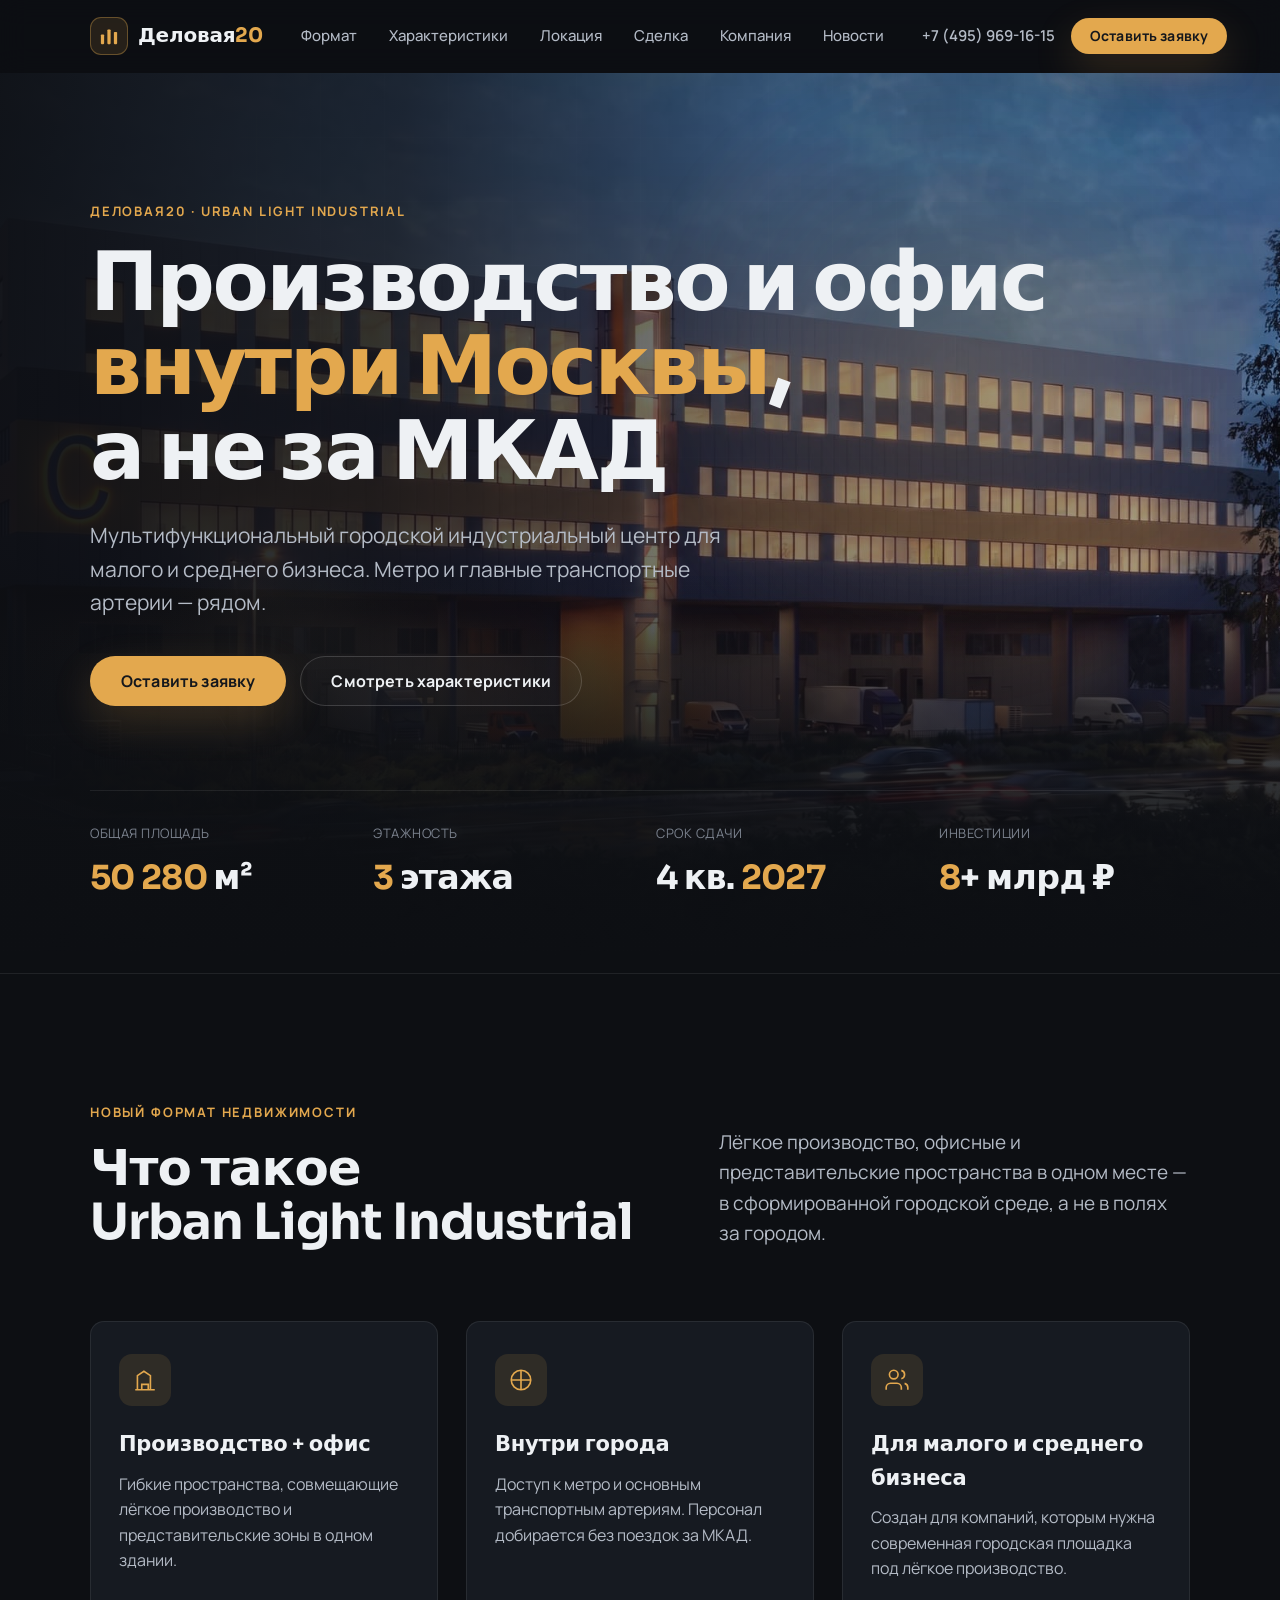
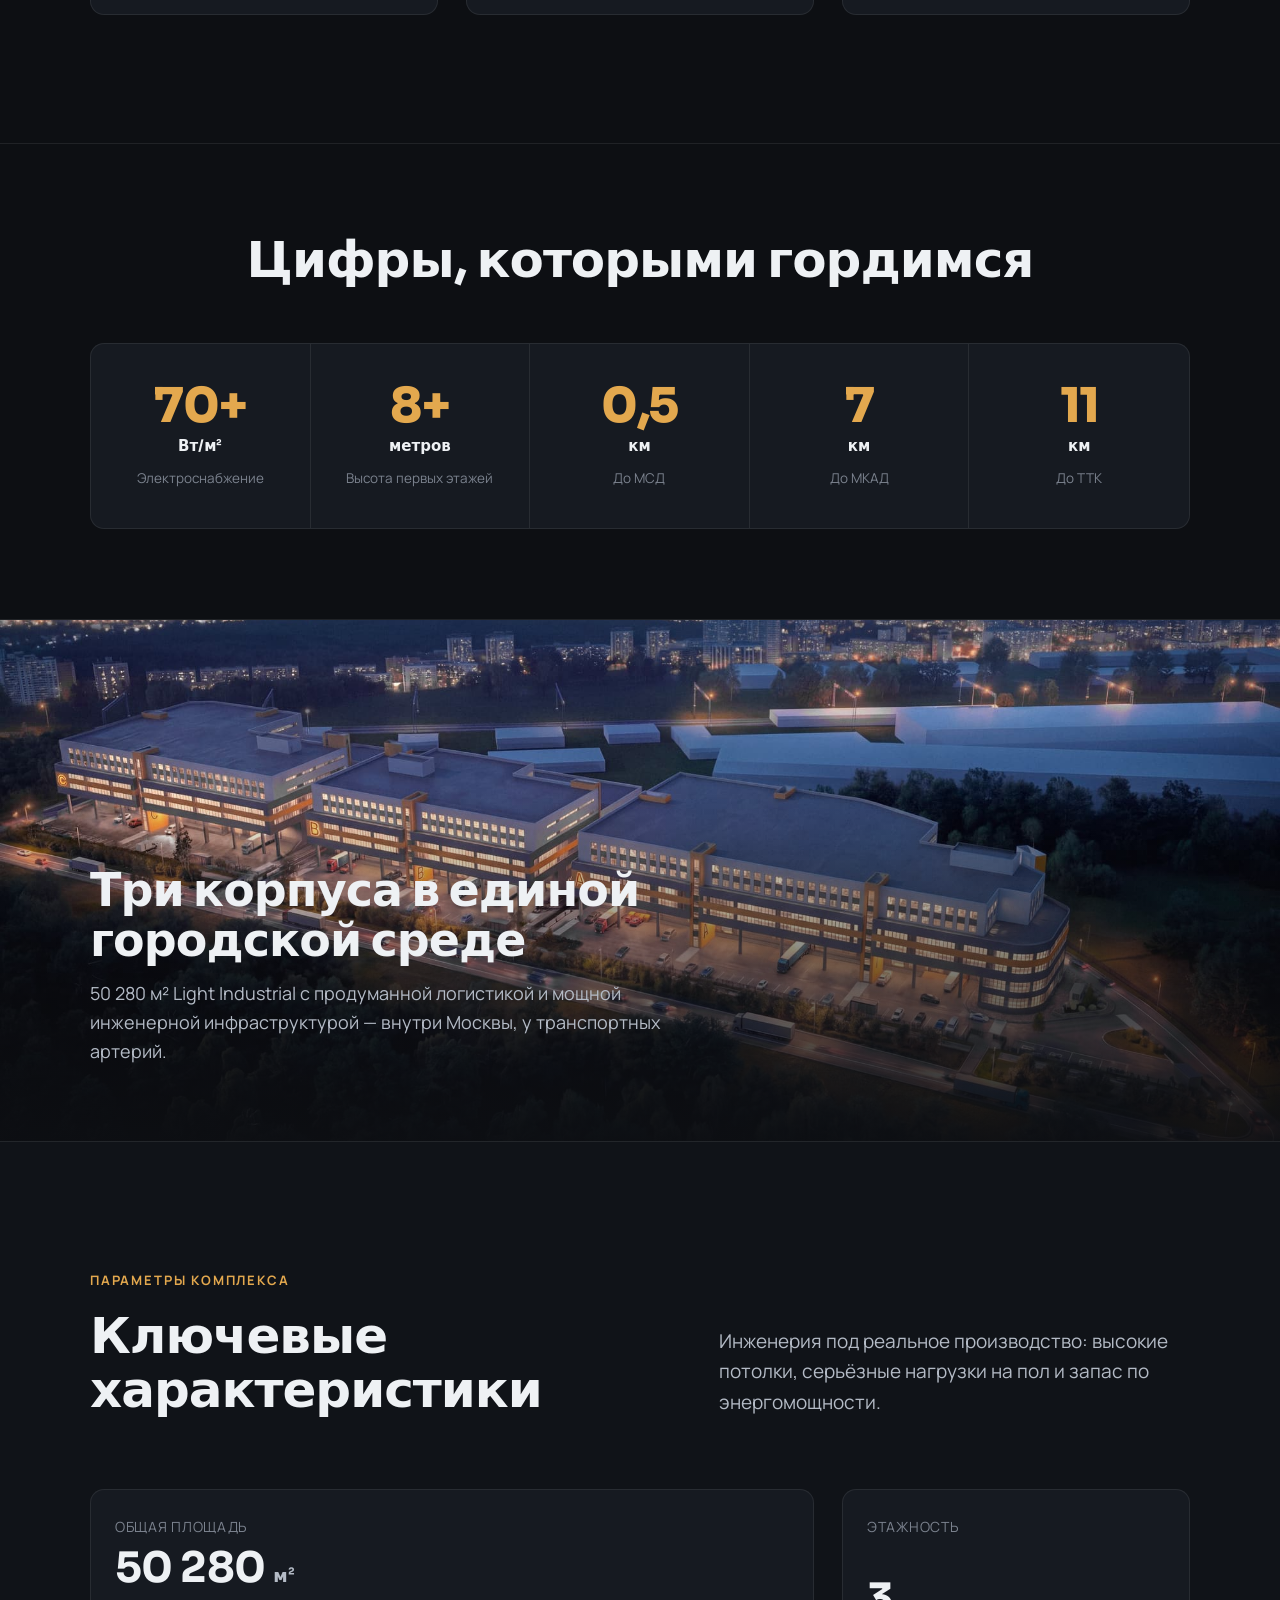
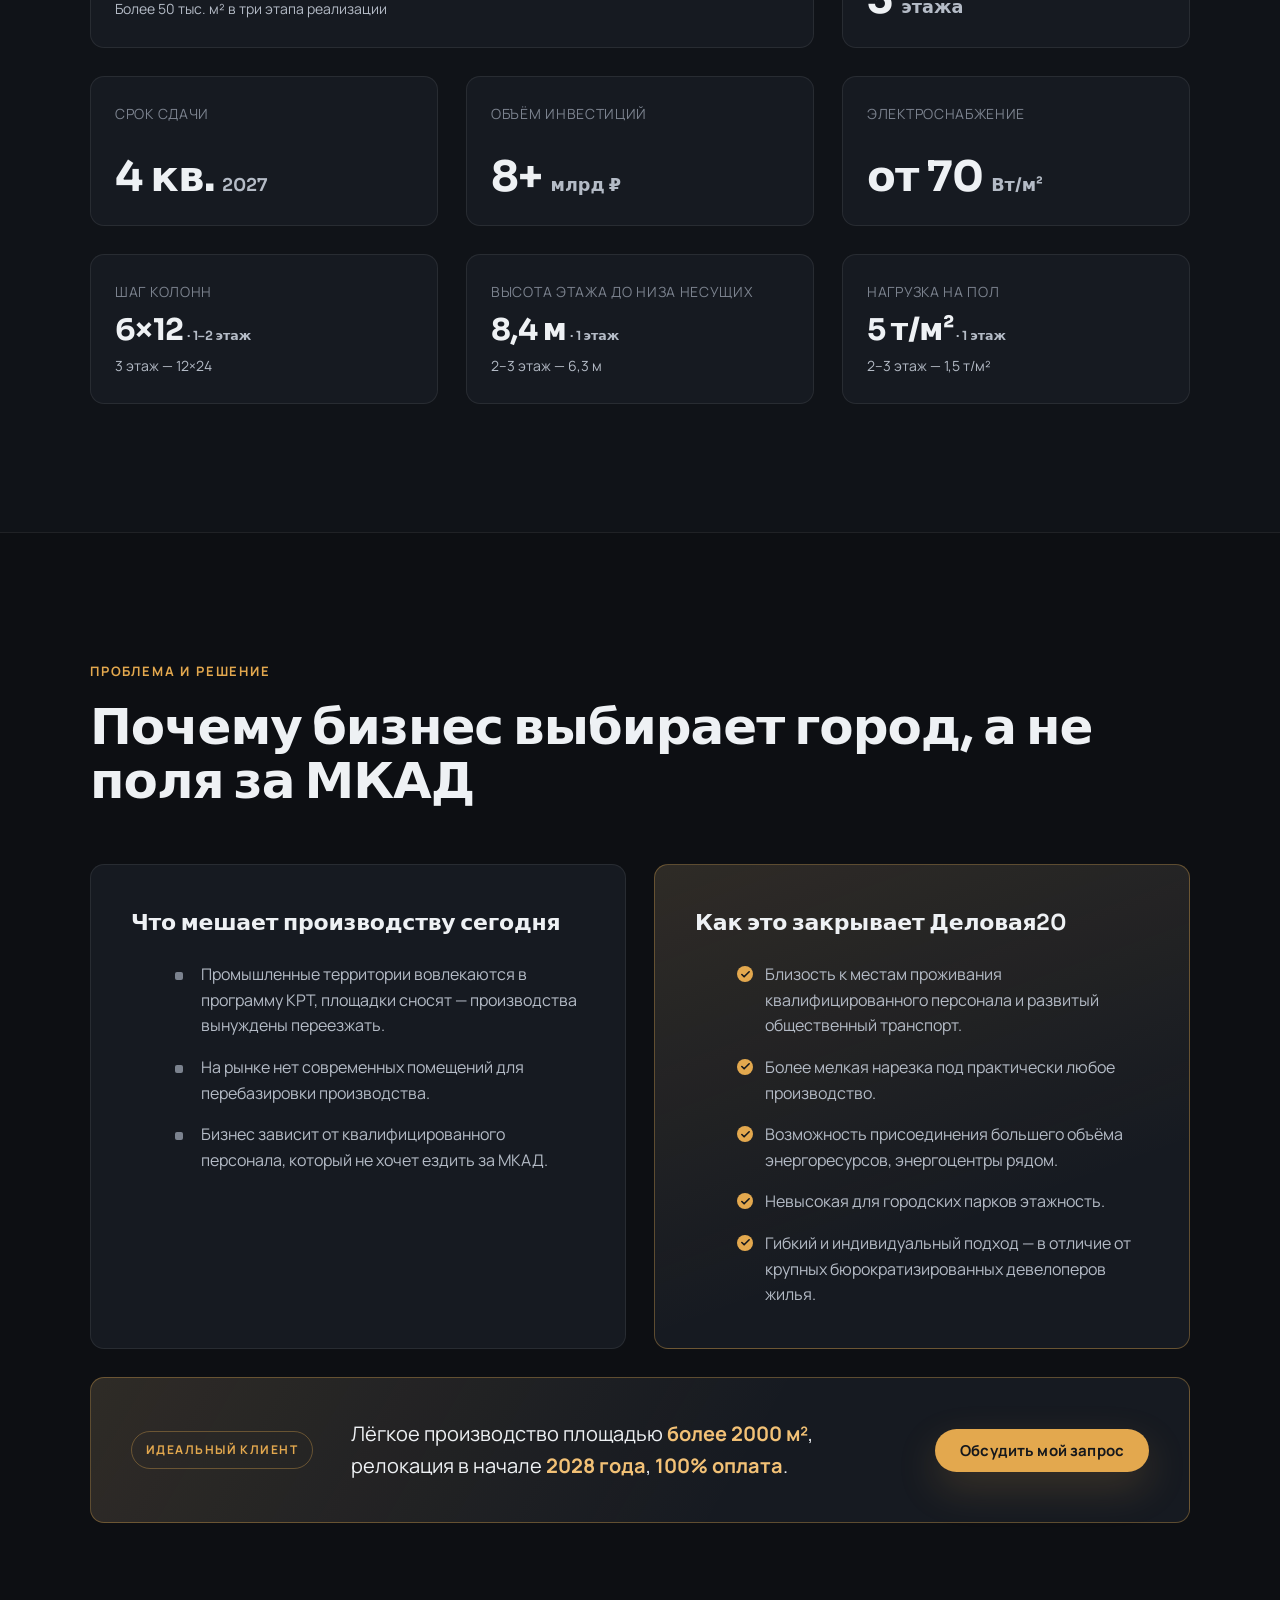
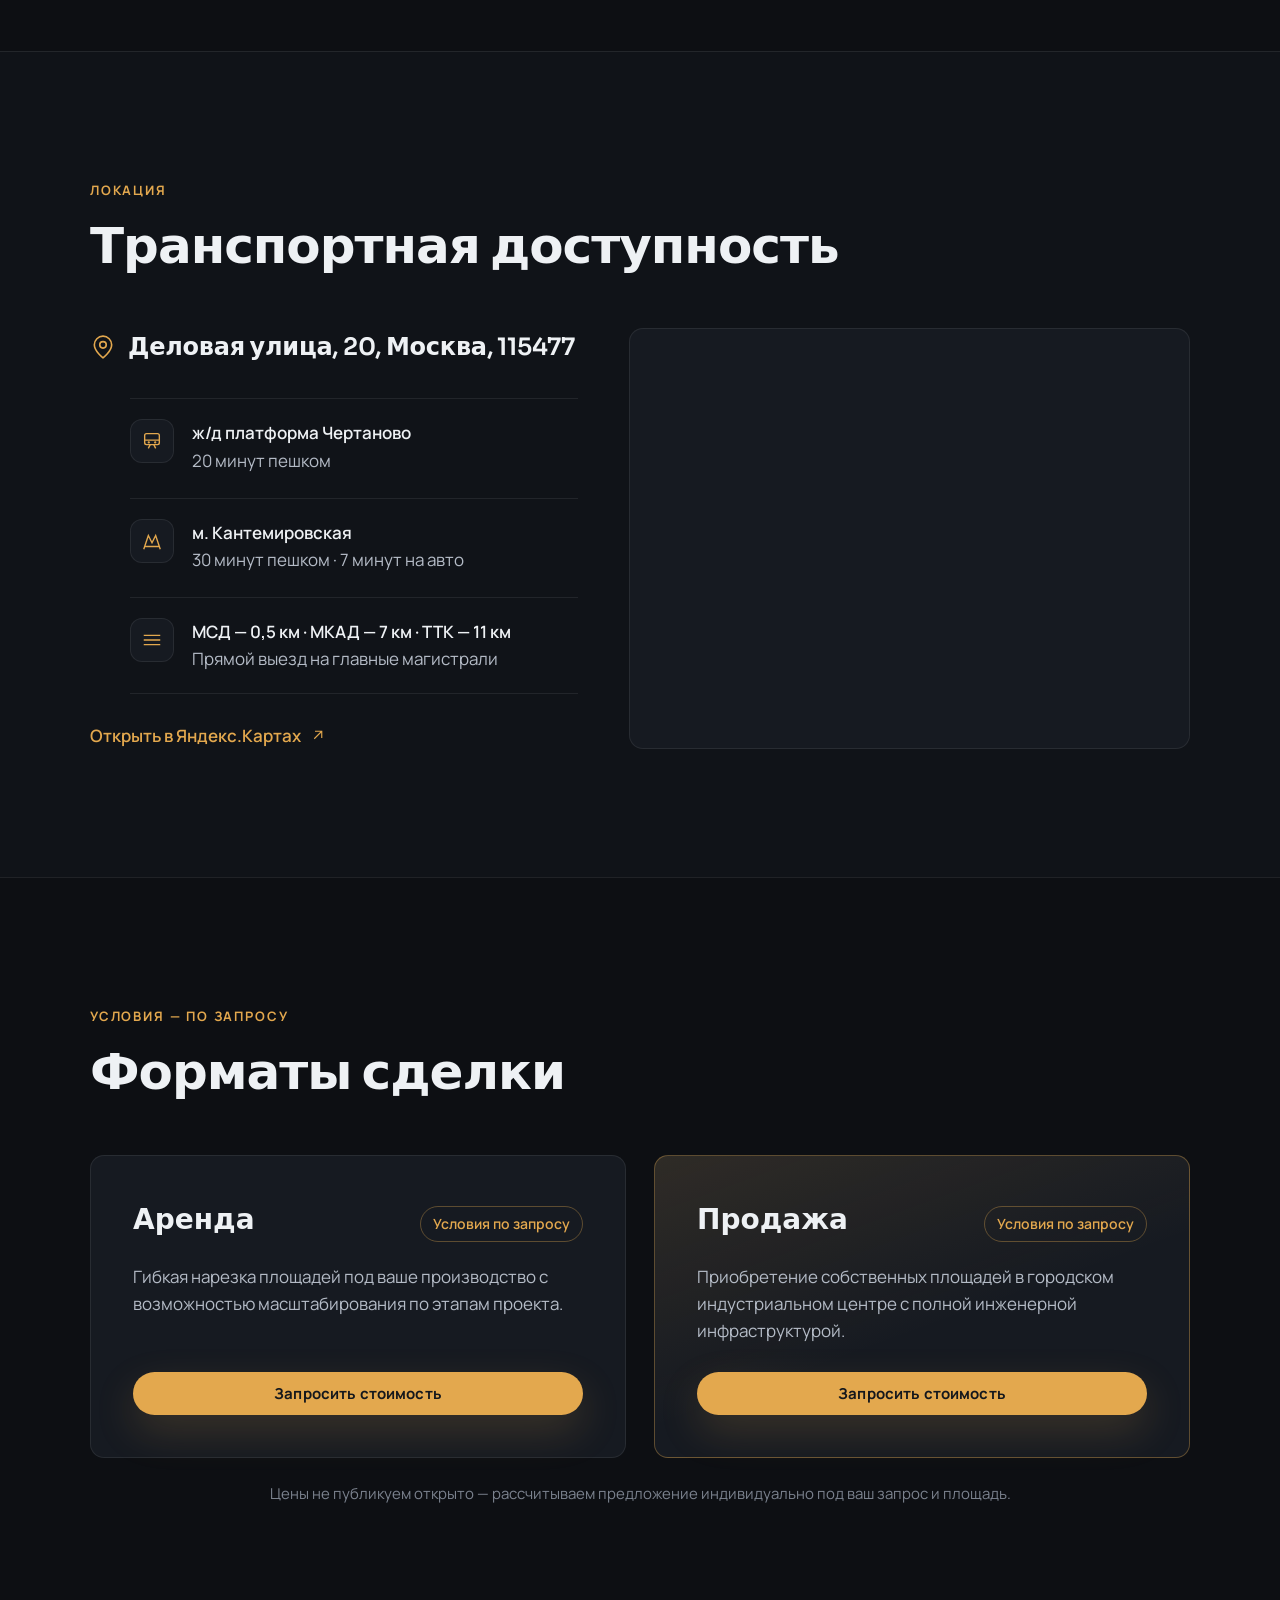
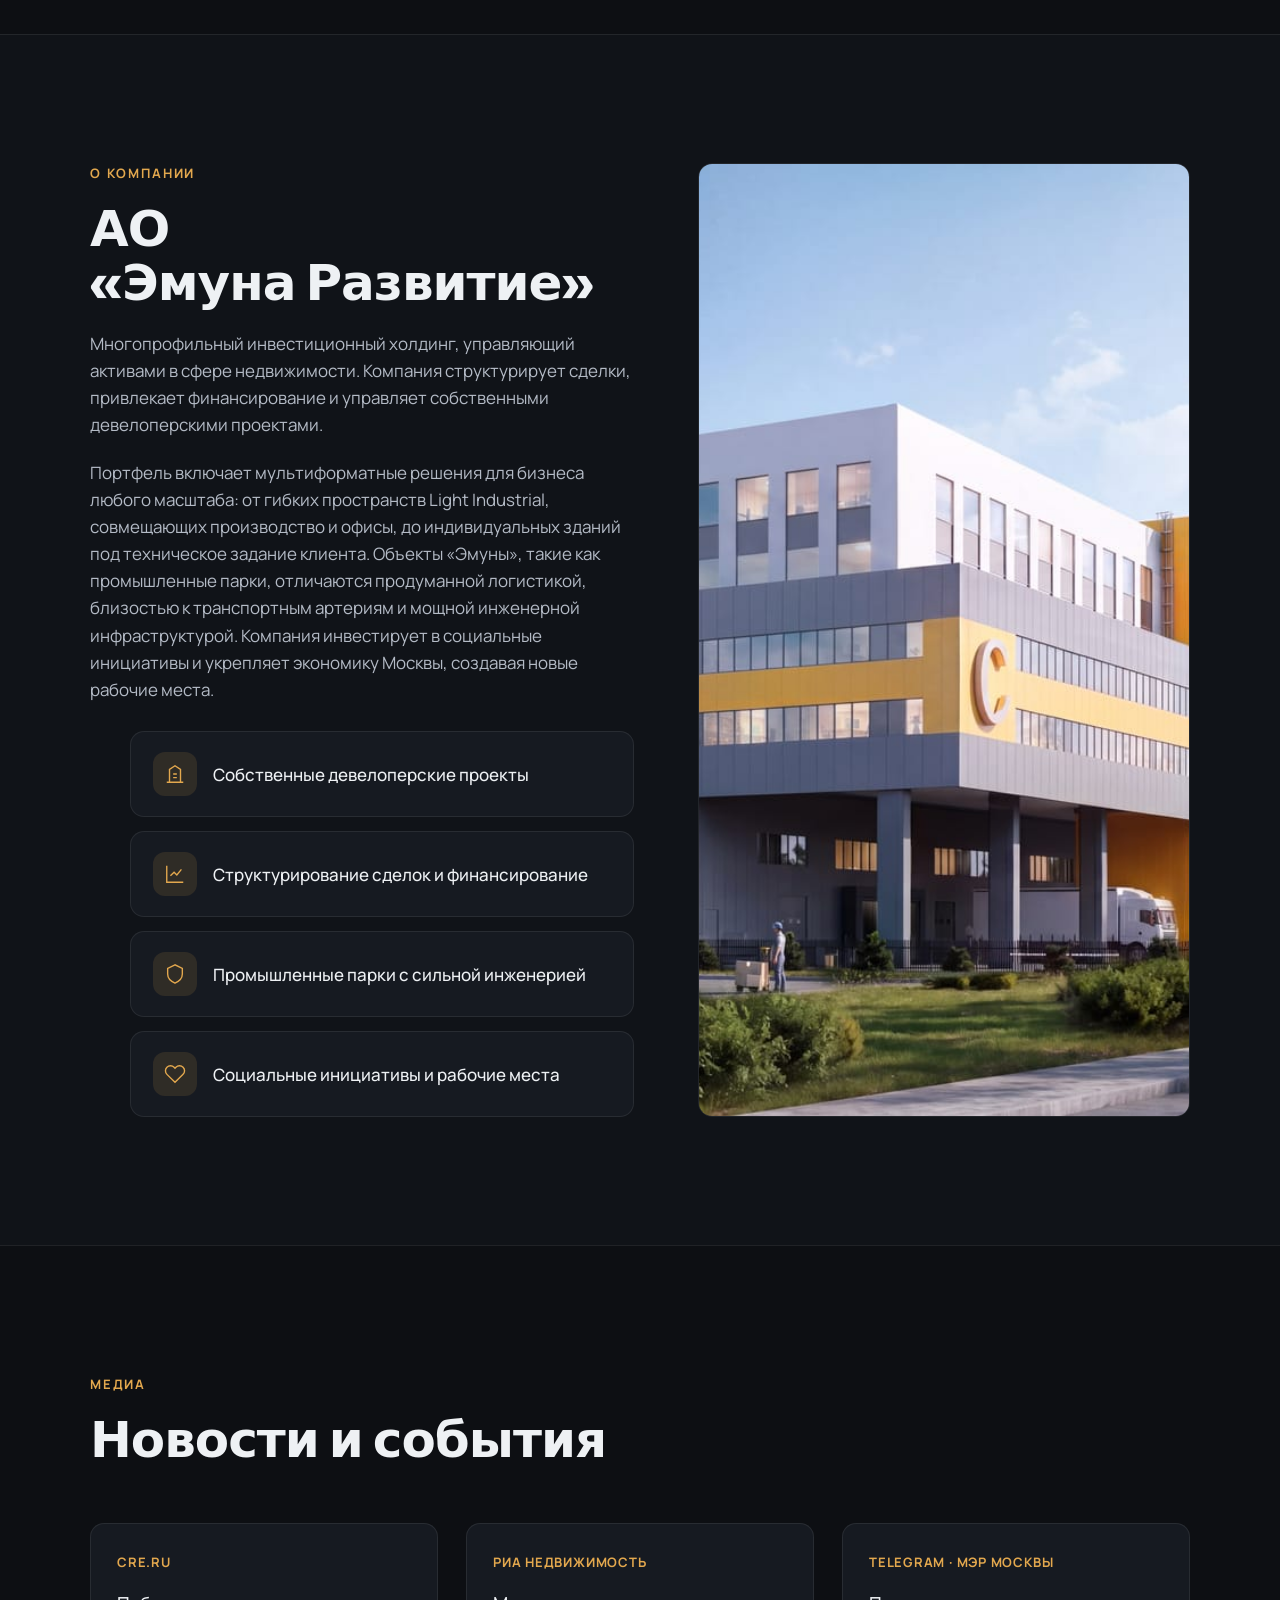
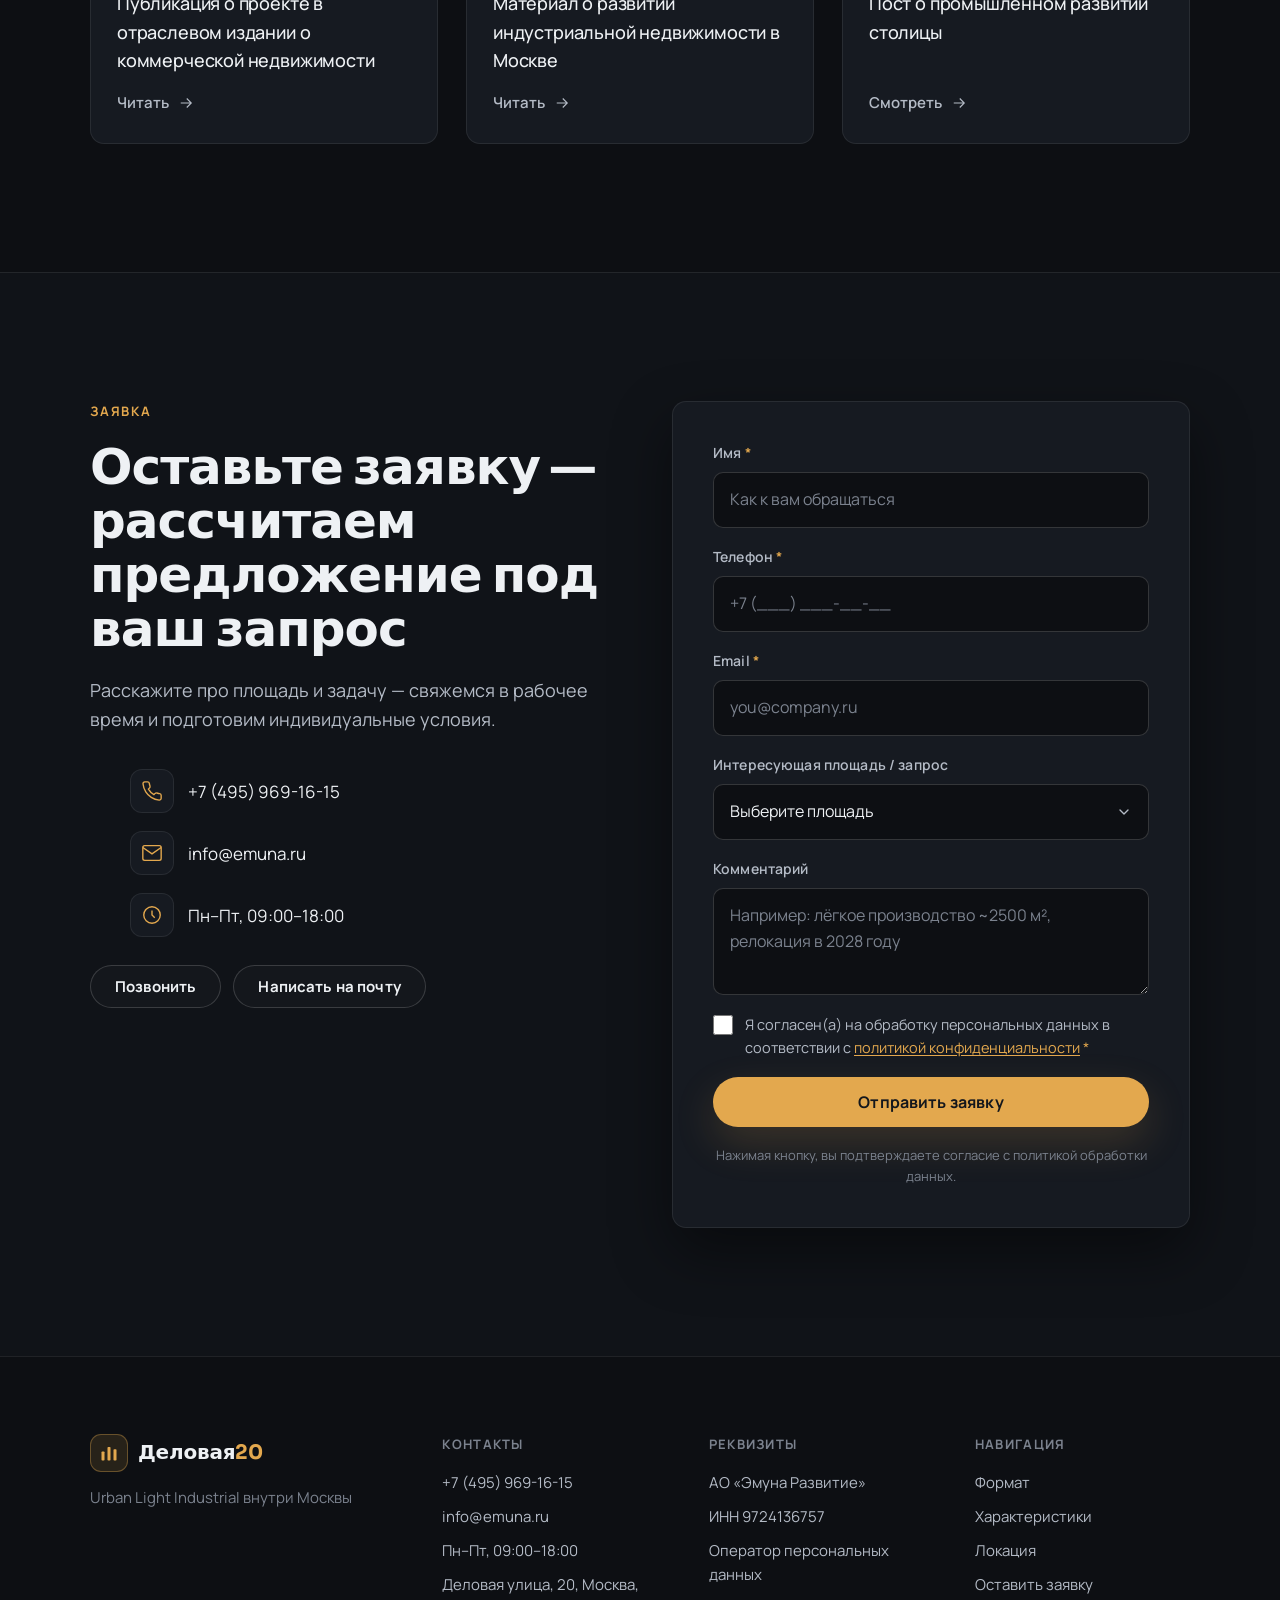
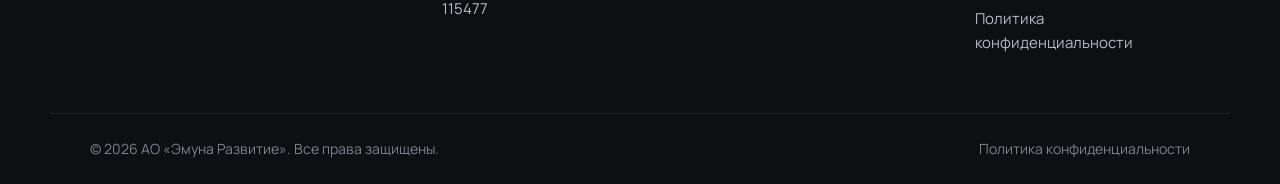
==== commit bf018c8f: "Интеграция рендеров и доводка UI - Реальные рендеры проекта в hero (ночной корпус С), новый full-ble" ====
--- a/index.html
+++ b/index.html
@@ -19,14 +19,13 @@
   <meta property="og:description" content="Современное производство и офис в одном месте, внутри Москвы у метро. Лайт индастриал внутри МКАД. Аренда и продажа — по запросу." />
   <meta property="og:locale" content="ru_RU" />
   <meta property="og:url" content="https://delovaya20.ru/" />
-  <!-- MEDIA: превью-картинка для соцсетей 1200×630, положите файл og-cover.jpg рядом с index.html -->
-  <meta property="og:image" content="og-cover.jpg" />
+  <meta property="og:image" content="images/og-cover.jpg" />
   <meta property="og:image:width" content="1200" />
   <meta property="og:image:height" content="630" />
   <meta name="twitter:card" content="summary_large_image" />
   <meta name="twitter:title" content="Деловая20 — Urban Light Industrial внутри Москвы" />
   <meta name="twitter:description" content="Современное производство и офис внутри Москвы, у метро. Аренда и продажа — по запросу." />
-  <meta name="twitter:image" content="og-cover.jpg" />
+  <meta name="twitter:image" content="images/og-cover.jpg" />
 
   <!-- Favicon (SVG-заглушка + inline fallback) -->
   <link rel="icon" type="image/svg+xml" href="favicon.svg" />
@@ -38,6 +37,8 @@
   <link href="https://fonts.googleapis.com/css2?family=Manrope:wght@400;500;600;700;800&family=Sora:wght@500;600;700;800&display=swap" rel="stylesheet" />
 
   <link rel="stylesheet" href="styles.css" />
+  <!-- Ускоряем LCP: заранее грузим фон первого экрана -->
+  <link rel="preload" as="image" href="images/hero-night.jpg" fetchpriority="high" />
 
   <!-- Schema.org: Organization -->
   <script type="application/ld+json">
@@ -150,8 +151,10 @@
   <main>
     <!-- ============ 1. ПЕРВЫЙ ЭКРАН ============ -->
     <section class="hero" aria-labelledby="hero-title">
-      <!-- MEDIA: сюда фоновое фото/рендер комплекса (широкое, тёмное). Пока — CSS-геометрия. -->
+      <!-- MEDIA: фоновый рендер комплекса (ночной вид корпуса С) -->
       <div class="hero__bg" aria-hidden="true">
+        <img class="hero__photo" src="images/hero-night.jpg" alt="" fetchpriority="high" />
+        <div class="hero__scrim"></div>
         <div class="hero__grid"></div>
         <div class="hero__glow"></div>
       </div>
@@ -182,7 +185,7 @@
           </div>
           <div class="hero__stat">
             <dt>Срок сдачи</dt>
-            <dd>4 кв. <span class="num" data-count data-target="2027">0</span></dd>
+            <dd>4 кв. <span class="num">2027</span></dd>
           </div>
           <div class="hero__stat">
             <dt>Инвестиции</dt>
@@ -264,6 +267,18 @@
             <span class="proud__unit">км</span>
             <span class="proud__label">До ТТК</span>
           </div>
+        </div>
+      </div>
+    </section>
+
+    <!-- ============ ШОУКЕЙС: ВЕСЬ КОМПЛЕКС ============ -->
+    <!-- MEDIA: аэровид всех корпусов ночью -->
+    <section class="showcase" aria-labelledby="showcase-title">
+      <img class="showcase__img" src="images/showcase-aerial.jpg" alt="Аэровид комплекса Деловая20: три корпуса Urban Light Industrial ночью на фоне Москвы" loading="lazy" />
+      <div class="showcase__overlay">
+        <div class="container">
+          <h2 class="showcase__title reveal" id="showcase-title">Три корпуса в единой городской среде</h2>
+          <p class="showcase__text reveal">50 280 м² Light Industrial с продуманной логистикой и мощной инженерной инфраструктурой — внутри Москвы, у транспортных артерий.</p>
         </div>
       </div>
     </section>
@@ -450,7 +465,7 @@
     <!-- ============ 7. О КОМПАНИИ ============ -->
     <section class="section section--alt" id="company" aria-labelledby="company-title">
       <div class="container">
-        <div class="company__grid">
+        <div class="company__grid company__grid--media">
           <div class="company__lead reveal">
             <p class="eyebrow">О компании</p>
             <h2 class="section__title" id="company-title">АО «Эмуна&nbsp;Развитие»</h2>
@@ -467,9 +482,7 @@
               мощной инженерной инфраструктурой. Компания инвестирует в социальные инициативы
               и укрепляет экономику Москвы, создавая новые рабочие места.
             </p>
-          </div>
-
-          <ul class="company__facts reveal">
+            <ul class="company__facts">
             <li>
               <span class="company__fact-ico" aria-hidden="true"><svg viewBox="0 0 24 24" fill="none" stroke="currentColor" stroke-width="1.5"><path d="M3 21h18M6 21V7l6-4 6 4v14M10 12h4M10 16h4"/></svg></span>
               Собственные девелоперские проекты
@@ -486,7 +499,12 @@
               <span class="company__fact-ico" aria-hidden="true"><svg viewBox="0 0 24 24" fill="none" stroke="currentColor" stroke-width="1.5"><path d="M20.8 4.6a5.5 5.5 0 0 0-7.8 0L12 5.7l-1-1.1a5.5 5.5 0 1 0-7.8 7.8L12 21l8.8-8.6a5.5 5.5 0 0 0 0-7.8Z"/></svg></span>
               Социальные инициативы и рабочие места
             </li>
-          </ul>
+            </ul>
+          </div>
+
+          <div class="company__media reveal">
+            <img src="images/company-day.jpg" alt="Дневной рендер корпуса С комплекса Деловая20" loading="lazy" />
+          </div>
         </div>
       </div>
     </section>
--- a/styles.css
+++ b/styles.css
@@ -66,6 +66,9 @@
 img, svg, iframe { display: block; max-width: 100%; }
 a { color: inherit; text-decoration: none; }
 button { font: inherit; cursor: pointer; }
+
+/* атрибут hidden всегда скрывает элемент (перебивает display у .form / .form-success / .mobile-menu) */
+[hidden] { display: none !important; }
 
 @media (prefers-reduced-motion: reduce) {
   html { scroll-behavior: auto; }
@@ -253,6 +256,7 @@
 .phone-link {
   font-weight: 600;
   font-size: 15px;
+  white-space: nowrap;
   color: var(--text-muted);
   transition: color .2s var(--ease);
 }
@@ -308,6 +312,18 @@
   overflow: hidden;
 }
 .hero__bg { position: absolute; inset: 0; z-index: 0; pointer-events: none; }
+.hero__photo {
+  position: absolute; inset: 0;
+  width: 100%; height: 100%;
+  object-fit: cover;
+  object-position: center 35%;
+}
+.hero__scrim {
+  position: absolute; inset: 0;
+  background:
+    linear-gradient(95deg, rgba(13, 15, 19, .96) 0%, rgba(13, 15, 19, .84) 30%, rgba(13, 15, 19, .5) 58%, rgba(13, 15, 19, .28) 100%),
+    linear-gradient(0deg, var(--bg) 2%, rgba(13, 15, 19, 0) 45%);
+}
 .hero__grid {
   position: absolute; inset: 0;
   background-image:
@@ -316,7 +332,7 @@
   background-size: 64px 64px;
   mask-image: radial-gradient(120% 90% at 70% 20%, #000 0%, transparent 72%);
   -webkit-mask-image: radial-gradient(120% 90% at 70% 20%, #000 0%, transparent 72%);
-  opacity: .6;
+  opacity: .14;
 }
 .hero__glow {
   position: absolute;
@@ -337,11 +353,12 @@
 .hero__title {
   font-family: var(--font-display);
   font-weight: 800;
-  font-size: clamp(38px, 7vw, 82px);
-  line-height: 1.02;
+  font-size: clamp(32px, 6.5vw, 82px);
+  line-height: 1.03;
   letter-spacing: -.03em;
   max-width: 16ch;
   margin-bottom: 26px;
+  overflow-wrap: break-word;
 }
 .hero__lead {
   color: var(--text-muted);
@@ -461,10 +478,46 @@
   margin-top: 6px;
 }
 
+/* ---------- showcase media band ---------- */
+.showcase {
+  position: relative;
+  min-height: clamp(400px, 58vh, 640px);
+  display: flex;
+  align-items: flex-end;
+  overflow: hidden;
+  border-top: 1px solid var(--line);
+}
+.showcase__img {
+  position: absolute; inset: 0;
+  width: 100%; height: 100%;
+  object-fit: cover;
+  object-position: center 40%;
+}
+.showcase__overlay {
+  position: relative;
+  width: 100%;
+  padding-block: clamp(40px, 6vw, 76px);
+  background: linear-gradient(0deg, rgba(13, 15, 19, .94) 0%, rgba(13, 15, 19, .6) 42%, rgba(13, 15, 19, 0) 100%);
+}
+.showcase__title {
+  font-family: var(--font-display);
+  font-weight: 700;
+  font-size: clamp(26px, 3.6vw, 46px);
+  line-height: 1.08;
+  letter-spacing: -.02em;
+  max-width: 20ch;
+}
+.showcase__text {
+  color: var(--text-muted);
+  margin-top: 14px;
+  max-width: 56ch;
+  font-size: clamp(15px, 1.5vw, 18px);
+}
+
 /* ---------- specs bento ---------- */
 .specs__grid {
   display: grid;
-  grid-template-columns: repeat(4, 1fr);
+  grid-template-columns: repeat(3, 1fr);
   gap: var(--gap);
 }
 .spec {
@@ -700,6 +753,16 @@
   color: var(--accent);
 }
 .company__fact-ico svg { width: 22px; height: 22px; }
+
+.company__grid--media { grid-template-columns: 1.05fr .95fr; align-items: stretch; }
+.company__grid--media .company__facts { margin-top: 28px; }
+.company__media {
+  border-radius: var(--radius);
+  overflow: hidden;
+  border: 1px solid var(--line);
+  min-height: 340px;
+}
+.company__media img { width: 100%; height: 100%; object-fit: cover; }
 
 /* ---------- news ---------- */
 .news__grid {
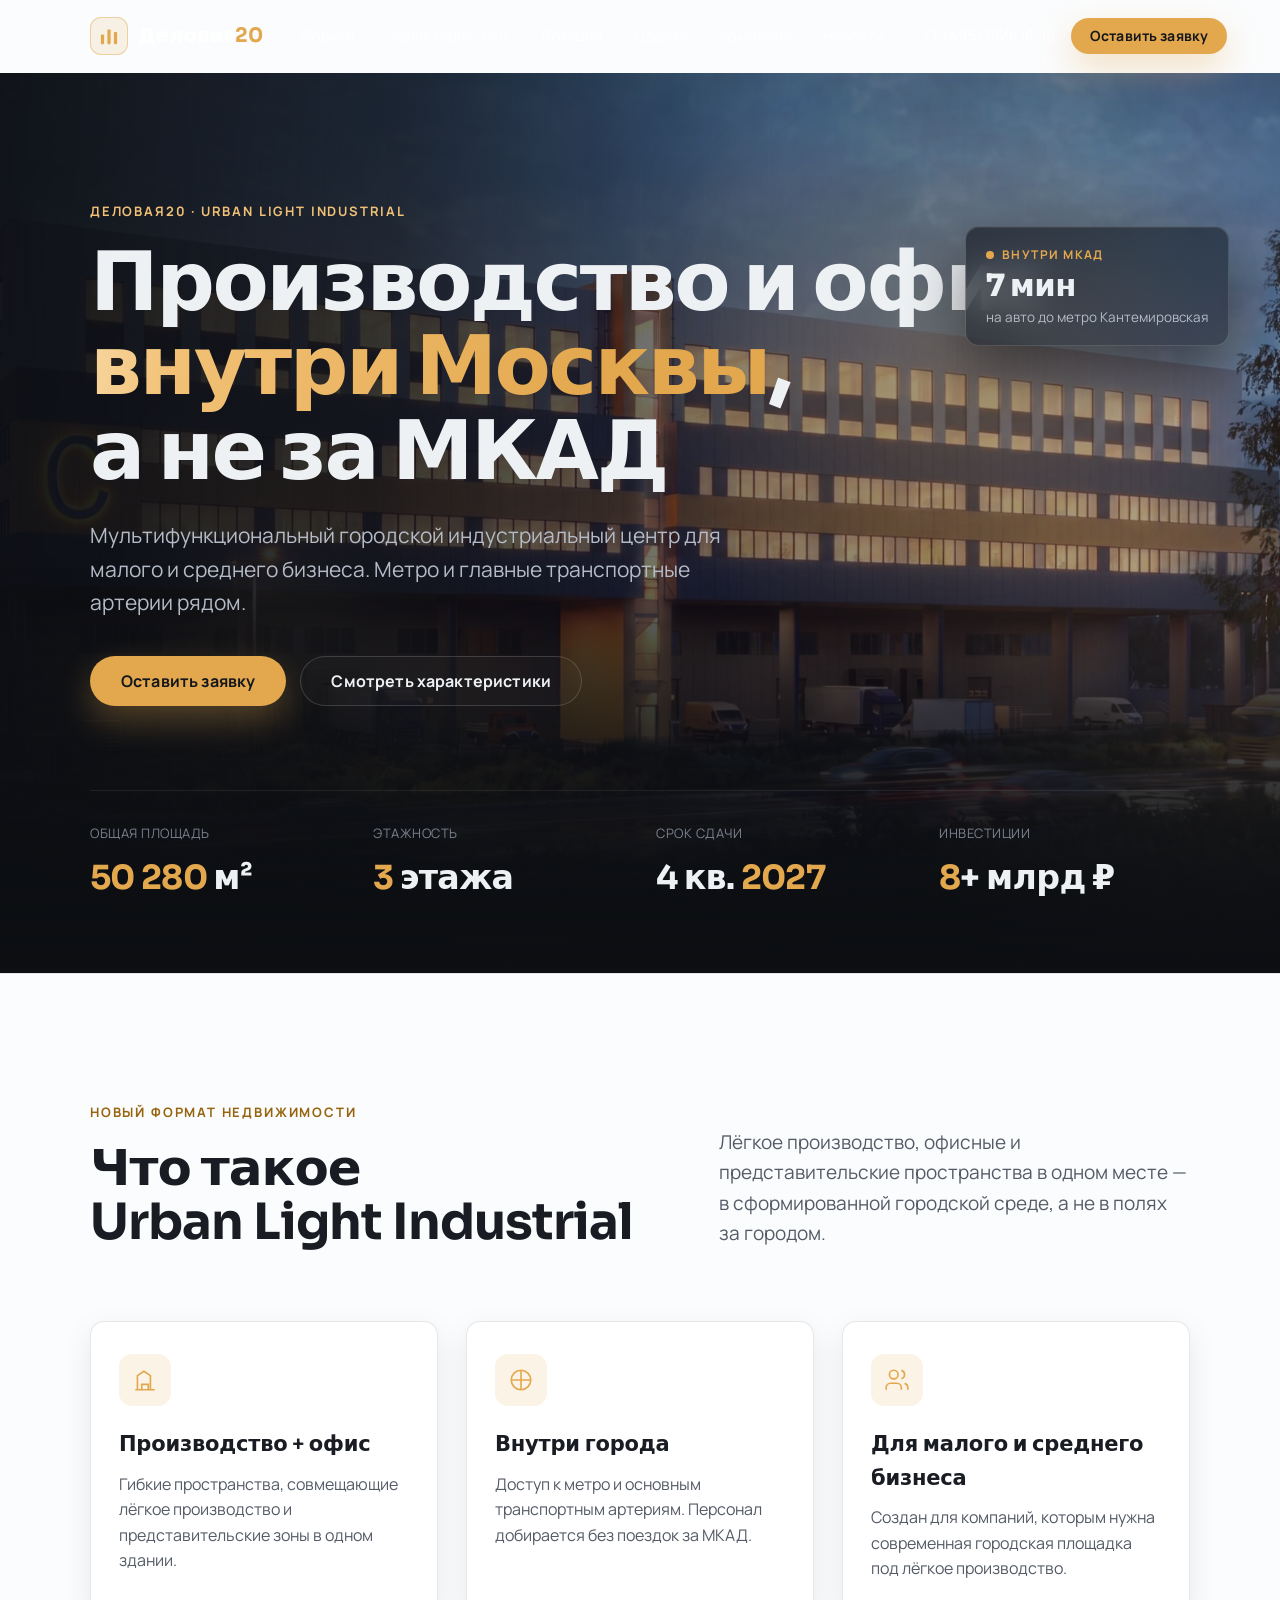
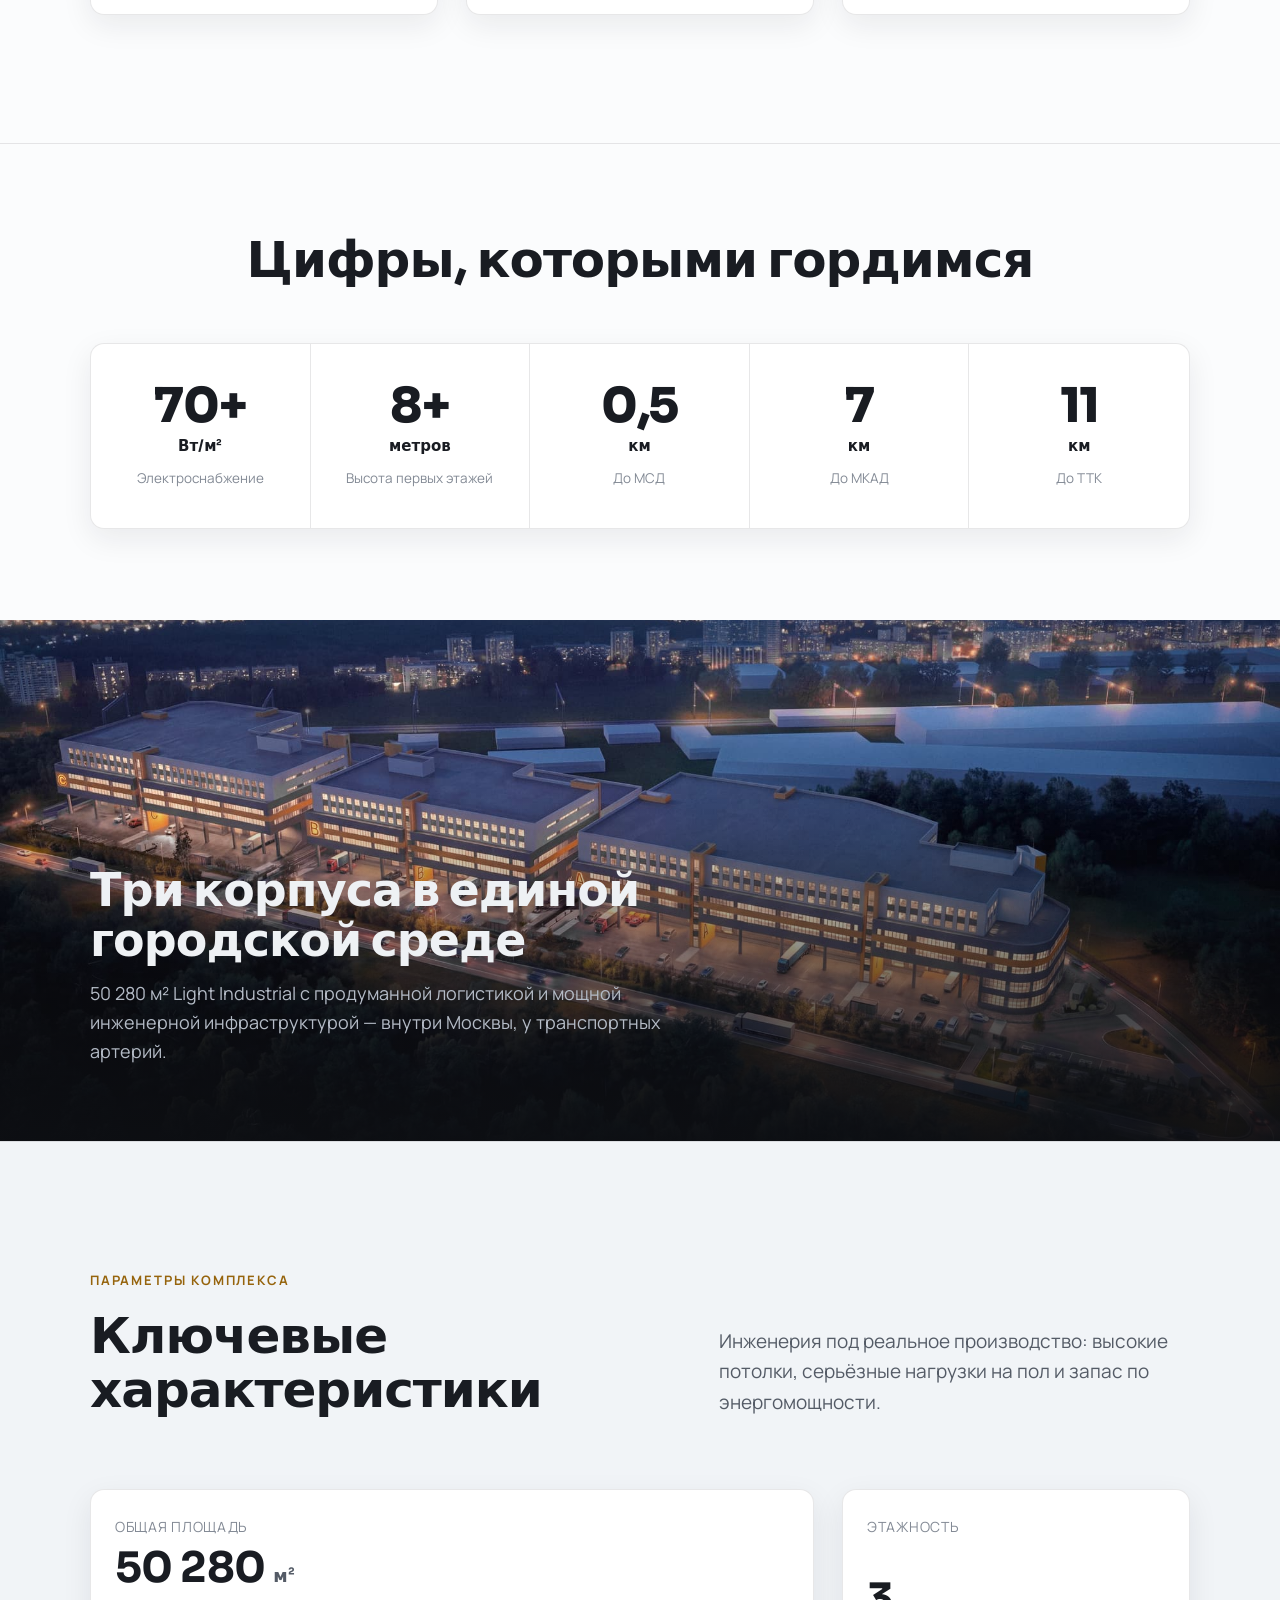
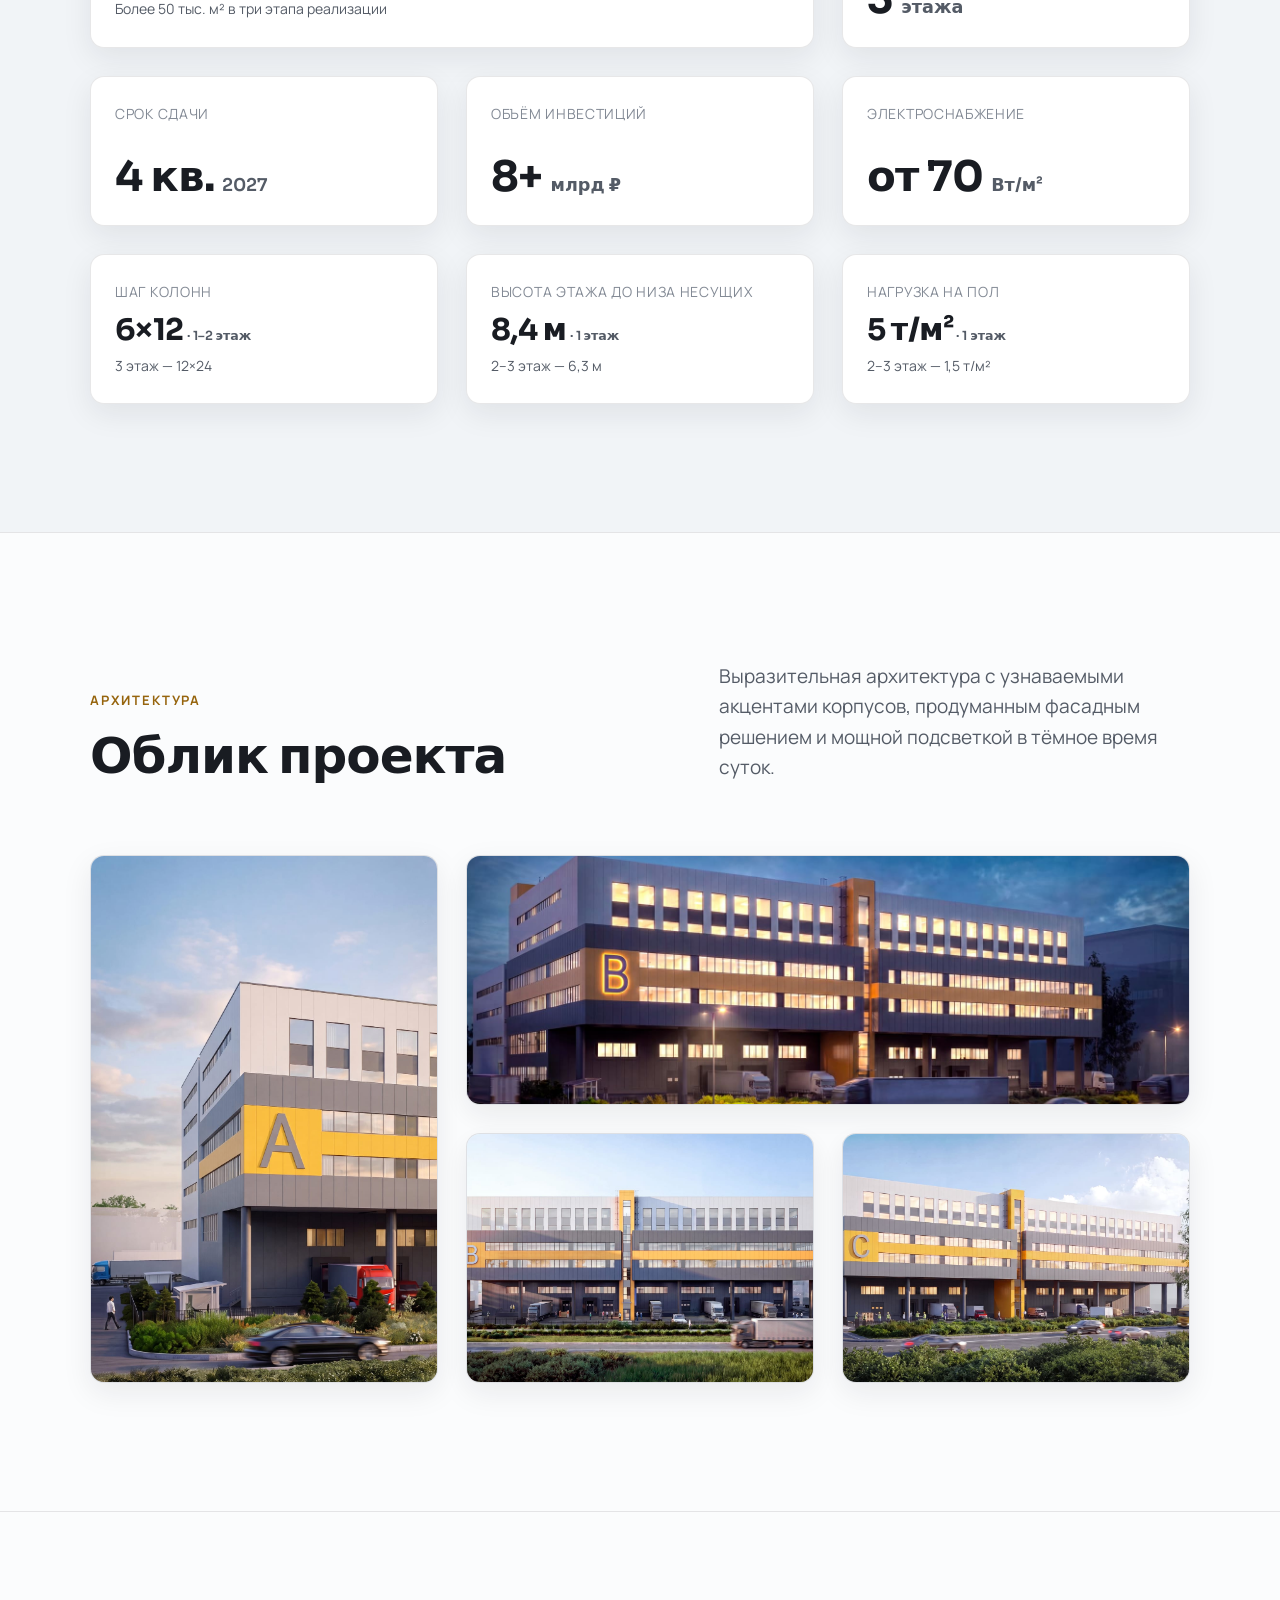
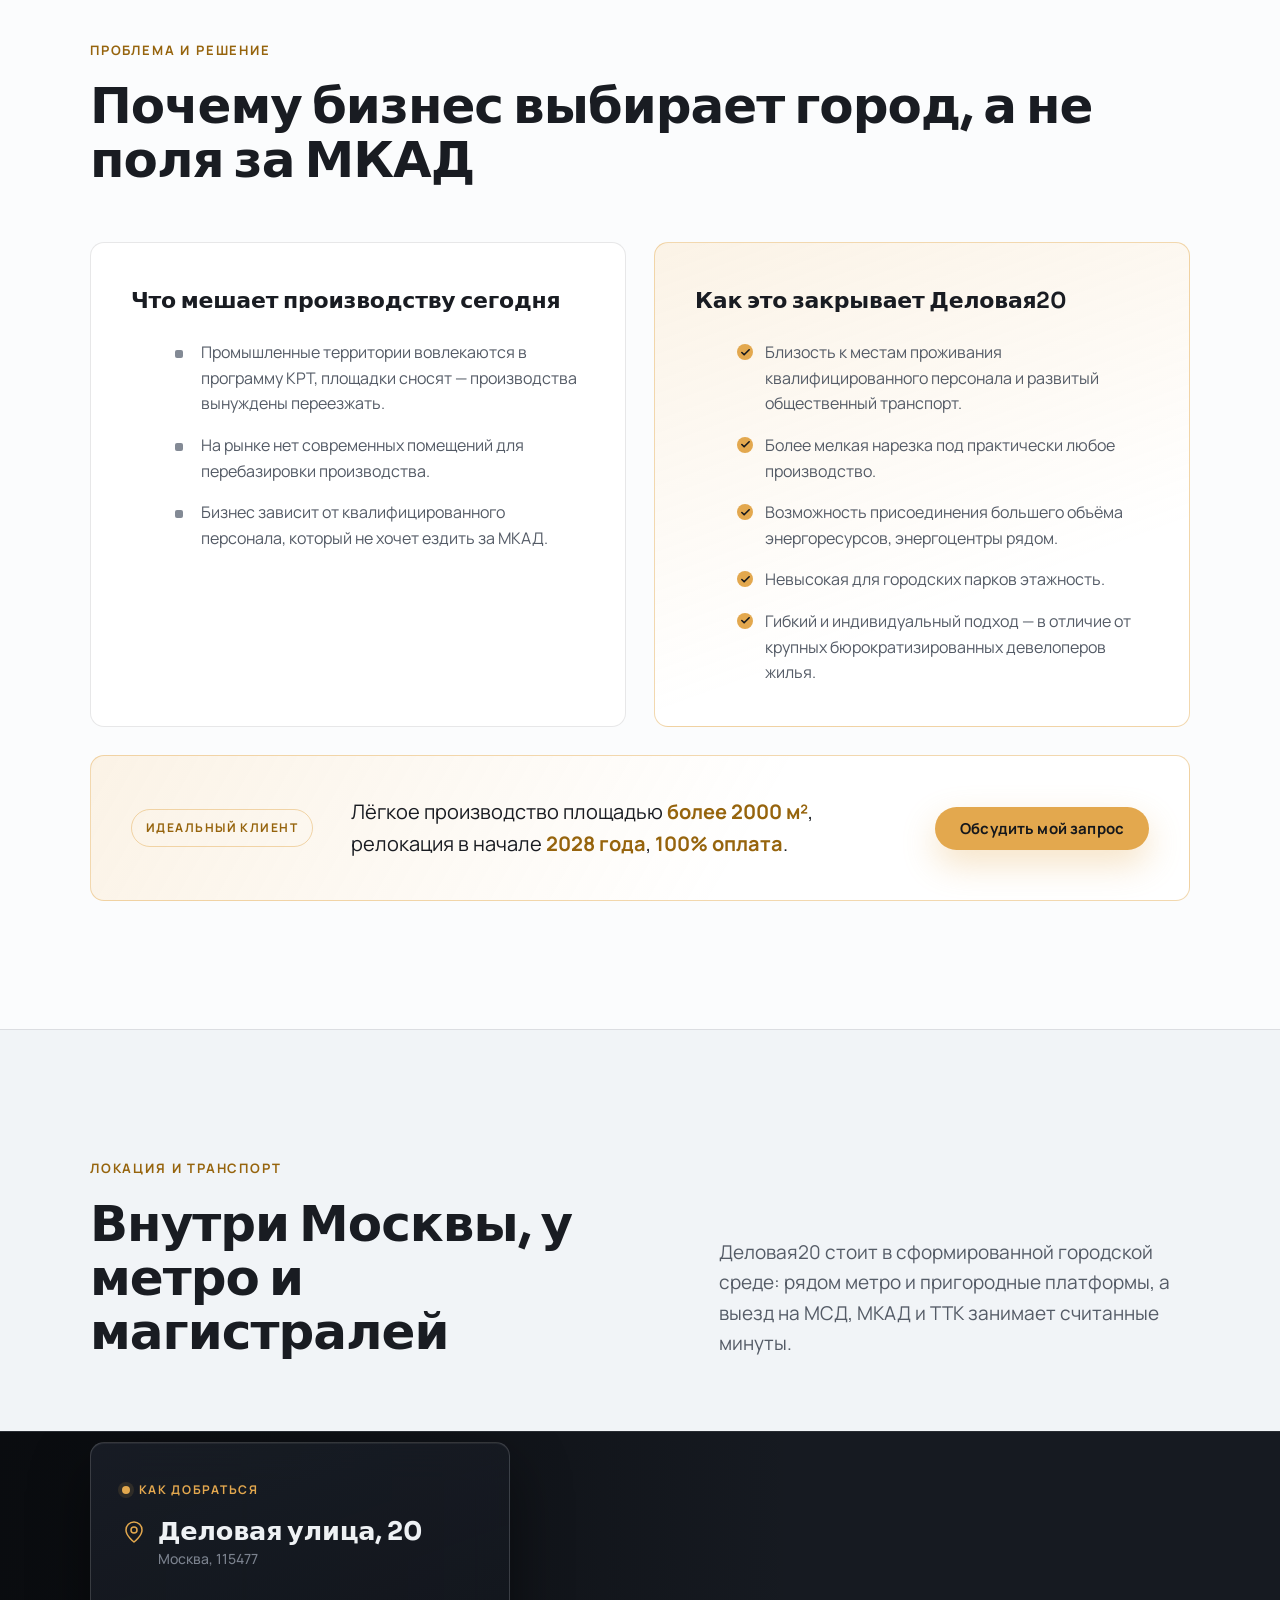
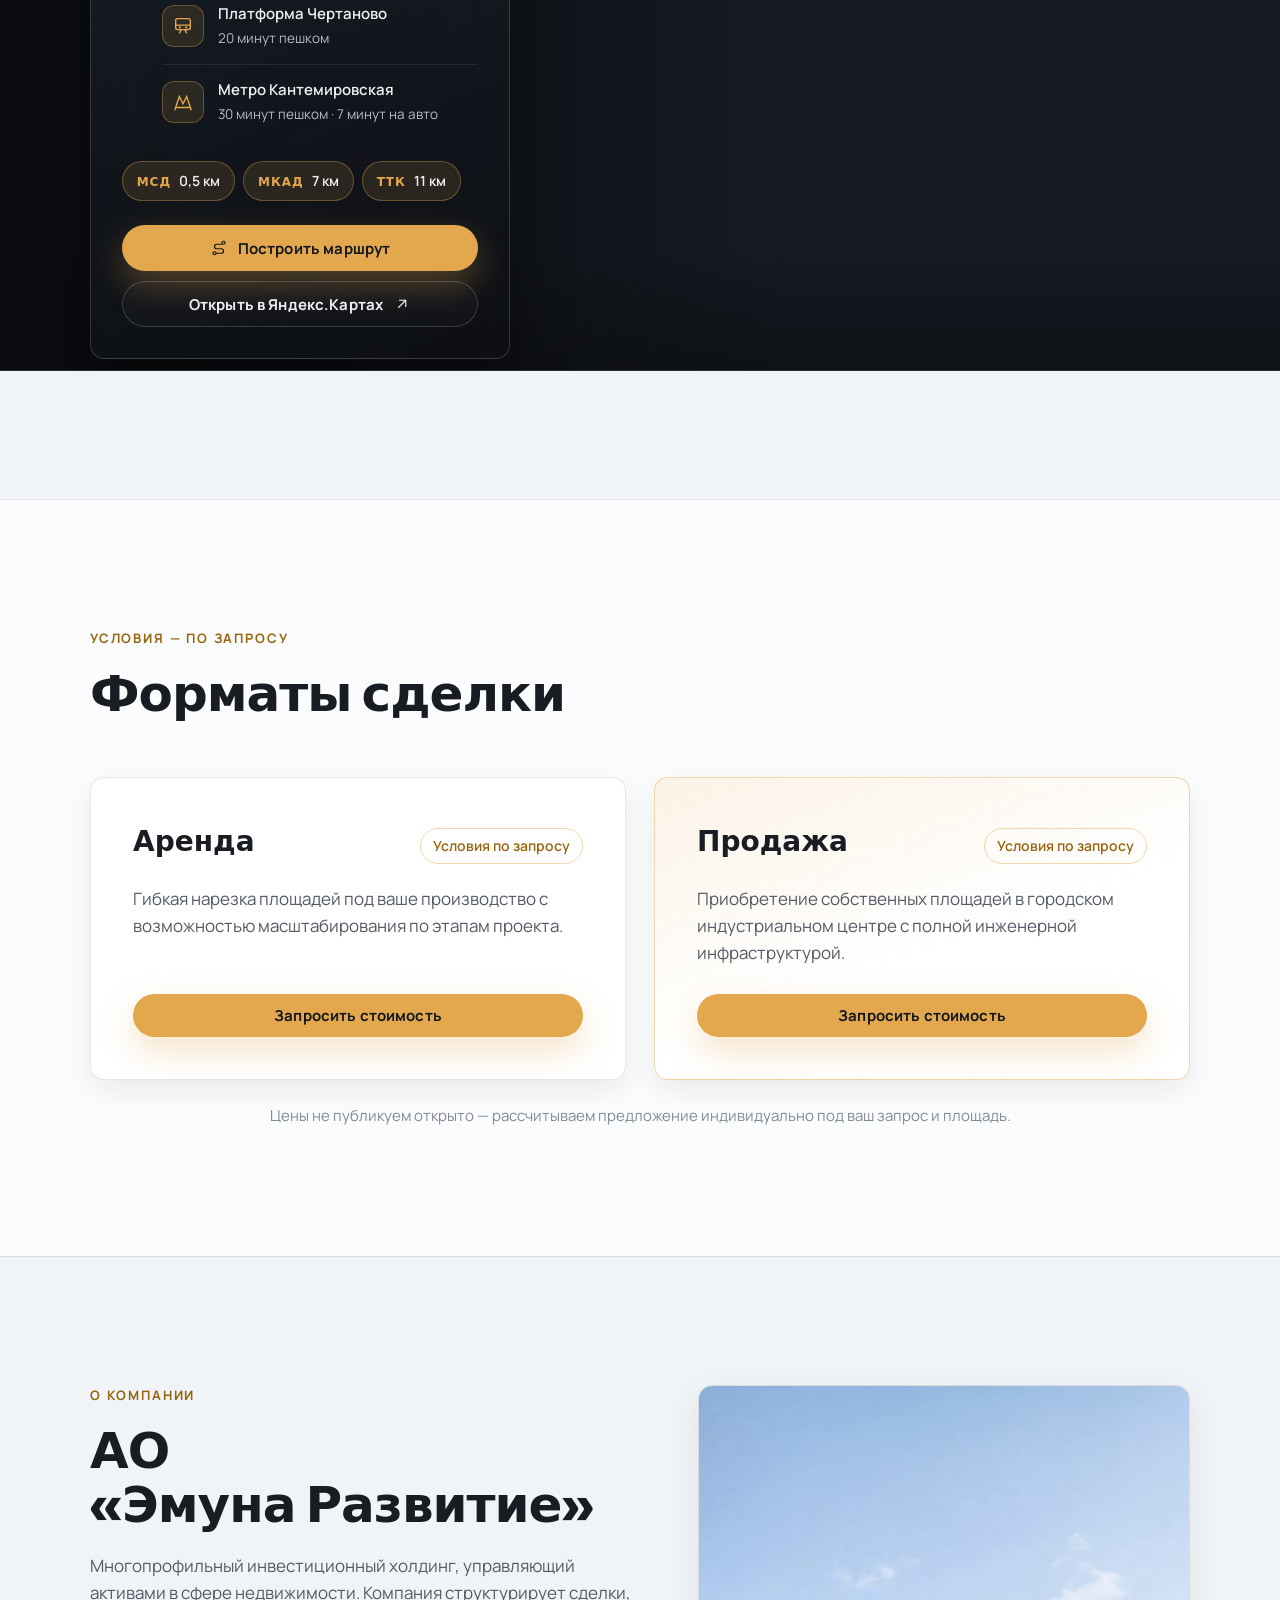
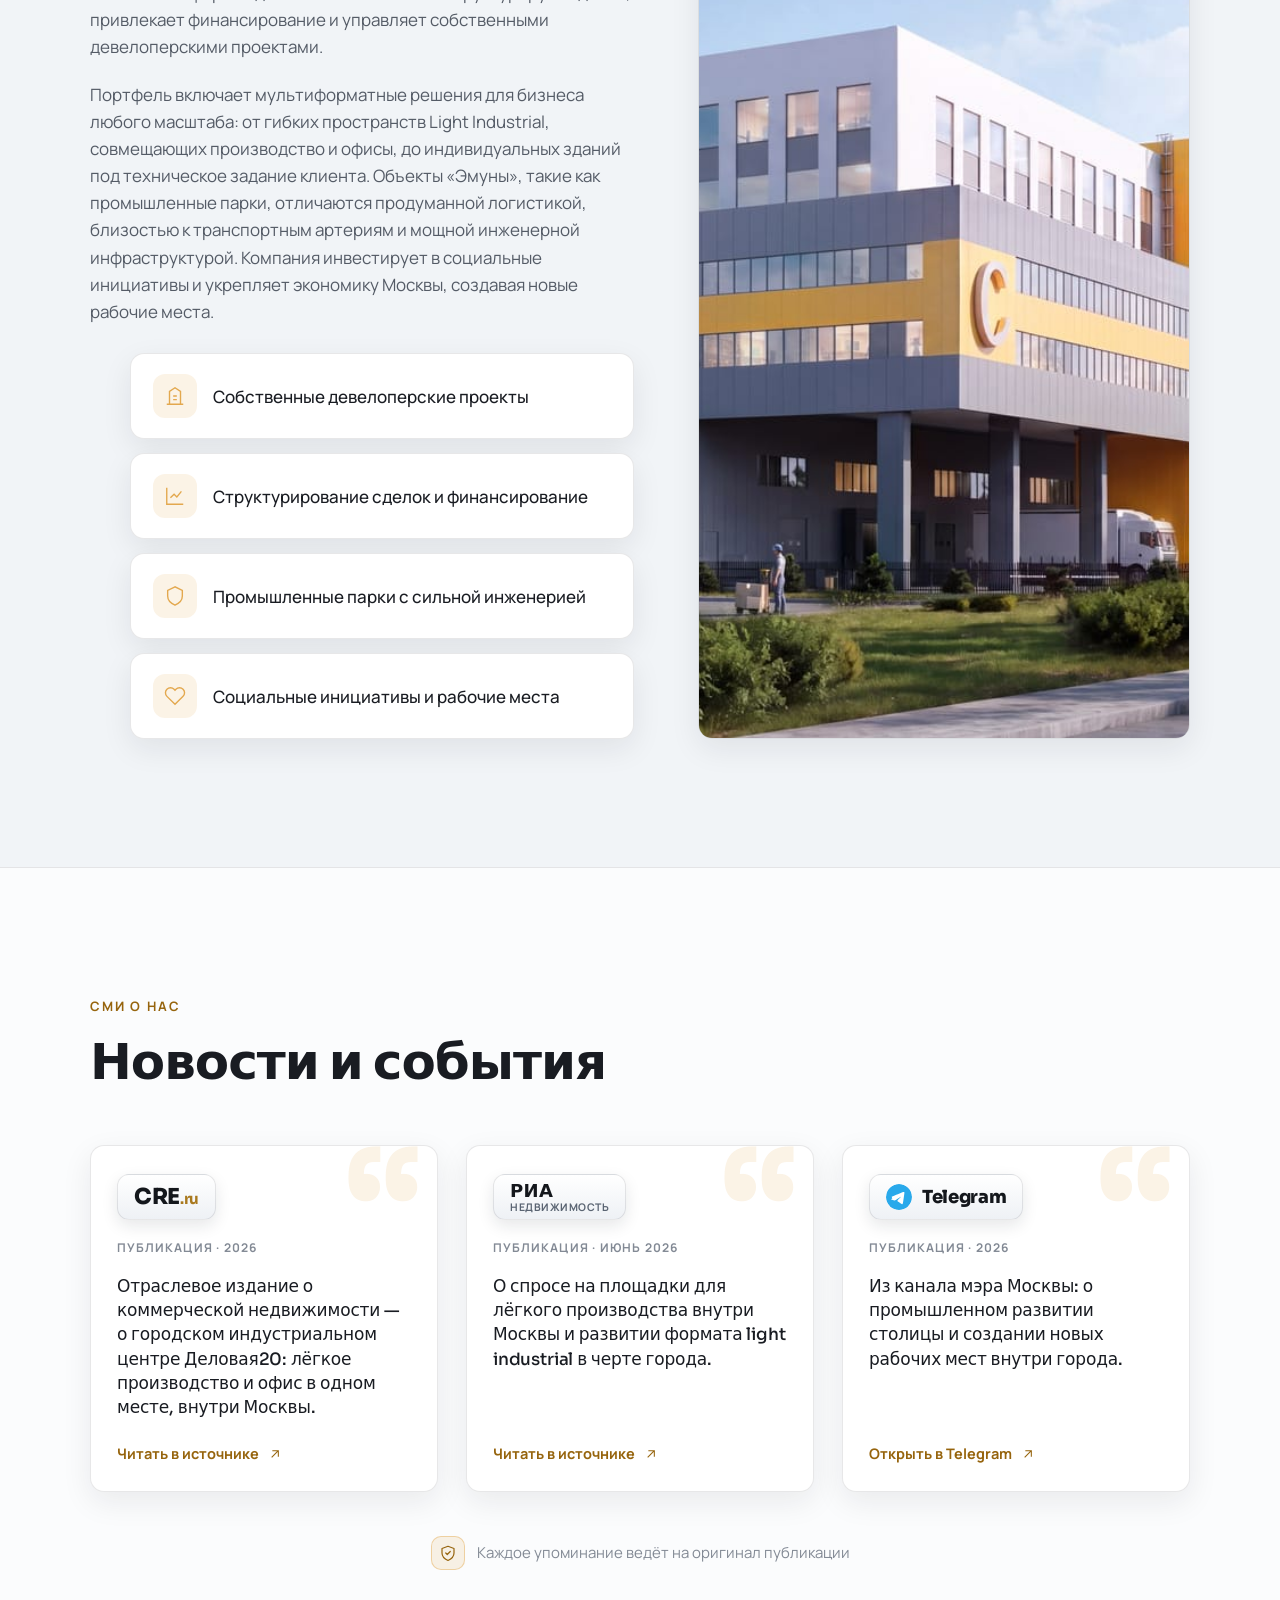
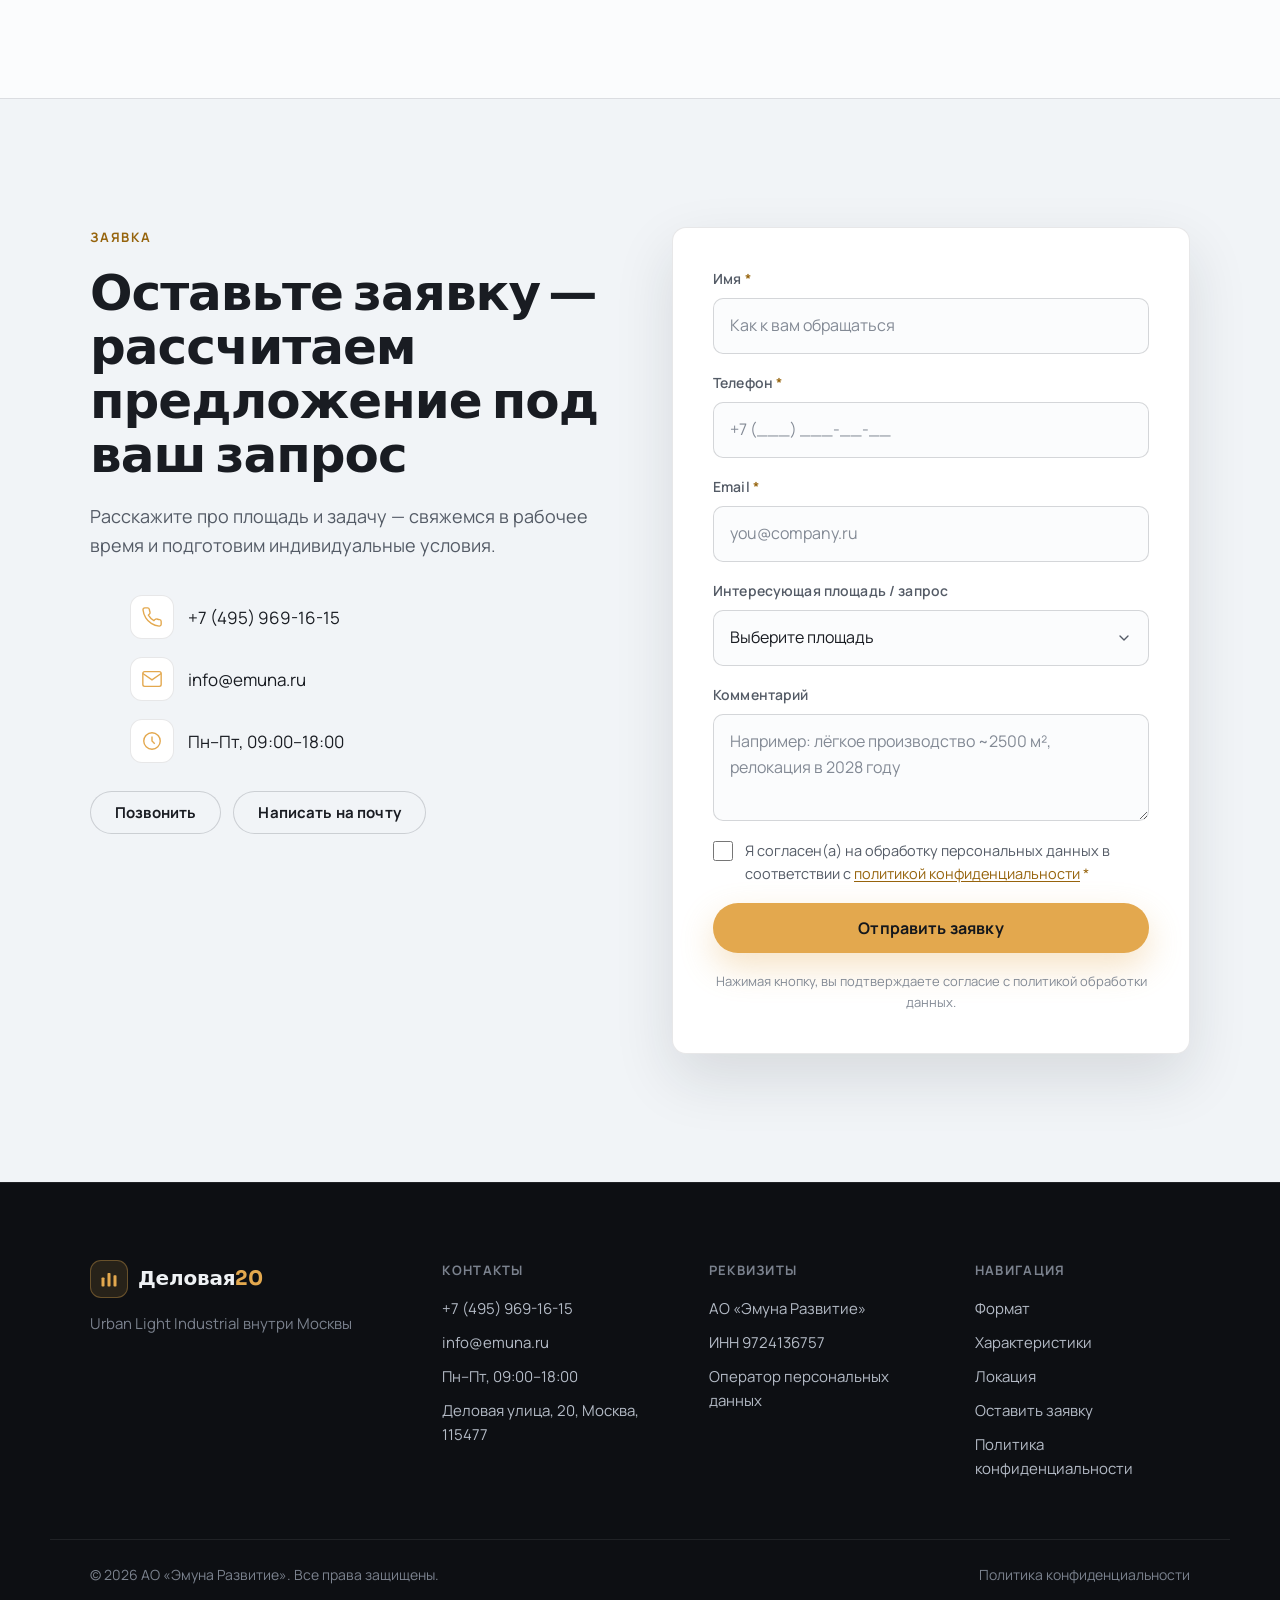
==== commit b85766af: "Светлая премиальная палитра + hero-эффекты, Яндекс-карта, СМИ, галерея Палитра: светлый воздушный ко" ====
--- a/index.html
+++ b/index.html
@@ -150,31 +150,40 @@
 
   <main>
     <!-- ============ 1. ПЕРВЫЙ ЭКРАН ============ -->
-    <section class="hero" aria-labelledby="hero-title">
+    <section class="hero theme-dark" aria-labelledby="hero-title">
       <!-- MEDIA: фоновый рендер комплекса (ночной вид корпуса С) -->
       <div class="hero__bg" aria-hidden="true">
         <img class="hero__photo" src="images/hero-night.jpg" alt="" fetchpriority="high" />
         <div class="hero__scrim"></div>
         <div class="hero__grid"></div>
+        <div class="hero__aurora"></div>
         <div class="hero__glow"></div>
-      </div>
+        <div class="hero__vignette"></div>
+      </div>
+
+      <!-- Плавающая glass-карточка с ключевым преимуществом (декоративная) -->
+      <figure class="hero__card" aria-hidden="true">
+        <span class="hero__card-badge"><span class="hero__card-dot"></span>Внутри МКАД</span>
+        <span class="hero__card-value">7 мин</span>
+        <span class="hero__card-label">на авто до метро Кантемировская</span>
+      </figure>
 
       <div class="container hero__inner">
-        <p class="eyebrow reveal">Деловая20 · Urban Light Industrial</p>
-        <h1 class="hero__title reveal" id="hero-title">
+        <p class="eyebrow hero__eyebrow">Деловая20 · Urban Light Industrial</p>
+        <h1 class="hero__title" id="hero-title">
           Производство и офис <span class="accent-text">внутри Москвы</span>,<br />
           а не за МКАД
         </h1>
-        <p class="hero__lead reveal">
+        <p class="hero__lead">
           Мультифункциональный городской индустриальный центр для малого и среднего бизнеса.
-          Метро и главные транспортные артерии — рядом.
+          Метро и главные транспортные артерии рядом.
         </p>
-        <div class="hero__cta reveal">
+        <div class="hero__cta">
           <a class="btn btn--primary btn--lg" href="#form">Оставить заявку</a>
           <a class="btn btn--ghost btn--lg" href="#specs">Смотреть характеристики</a>
         </div>
 
-        <dl class="hero__stats reveal" aria-label="Ключевые цифры проекта">
+        <dl class="hero__stats" aria-label="Ключевые цифры проекта">
           <div class="hero__stat">
             <dt>Общая площадь</dt>
             <dd><span class="num" data-count data-target="50280" data-format="space">0</span> м²</dd>
@@ -273,7 +282,7 @@
 
     <!-- ============ ШОУКЕЙС: ВЕСЬ КОМПЛЕКС ============ -->
     <!-- MEDIA: аэровид всех корпусов ночью -->
-    <section class="showcase" aria-labelledby="showcase-title">
+    <section class="showcase theme-dark" aria-labelledby="showcase-title">
       <img class="showcase__img" src="images/showcase-aerial.jpg" alt="Аэровид комплекса Деловая20: три корпуса Urban Light Industrial ночью на фоне Москвы" loading="lazy" />
       <div class="showcase__overlay">
         <div class="container">
@@ -334,6 +343,38 @@
             <span class="spec__value spec__value--sm">5 т/м²<small> · 1 этаж</small></span>
             <span class="spec__note">2–3 этаж — 1,5 т/м²</span>
           </article>
+        </div>
+      </div>
+    </section>
+
+    <!-- ============ ГАЛЕРЕЯ / ОБЛИК ПРОЕКТА ============ -->
+    <!-- MEDIA: рендеры корпусов (день/ночь, фасады) -->
+    <section class="section gallery" id="gallery" aria-labelledby="gallery-title">
+      <div class="container">
+        <div class="format__head">
+          <div class="reveal">
+            <p class="eyebrow">Архитектура</p>
+            <h2 class="section__title" id="gallery-title">Облик проекта</h2>
+          </div>
+          <p class="section__lead reveal">
+            Выразительная архитектура с узнаваемыми акцентами корпусов, продуманным
+            фасадным решением и мощной подсветкой в тёмное время суток.
+          </p>
+        </div>
+
+        <div class="gallery__grid reveal">
+          <figure class="gallery__item gallery__item--tall">
+            <img src="images/facade-a.jpg" alt="Фасадное решение корпуса A комплекса Деловая20" loading="lazy" />
+          </figure>
+          <figure class="gallery__item gallery__item--wide">
+            <img src="images/night-b.jpg" alt="Ночной вид корпуса B с подсветкой" loading="lazy" />
+          </figure>
+          <figure class="gallery__item">
+            <img src="images/day-b.jpg" alt="Дневной вид корпуса B" loading="lazy" />
+          </figure>
+          <figure class="gallery__item">
+            <img src="images/side-c.jpg" alt="Боковой вид корпуса C" loading="lazy" />
+          </figure>
         </div>
       </div>
     </section>
@@ -379,53 +420,86 @@
     </section>
 
     <!-- ============ 5. ЛОКАЦИЯ И ТРАНСПОРТ ============ -->
-    <section class="section section--alt" id="location" aria-labelledby="location-title">
+    <section class="section section--alt geo" id="location" aria-labelledby="location-title">
       <div class="container">
-        <div class="reveal">
-          <p class="eyebrow">Локация</p>
-          <h2 class="section__title" id="location-title">Транспортная доступность</h2>
-        </div>
-
-        <div class="location__grid">
-          <div class="location__info reveal">
-            <p class="location__addr">
-              <svg viewBox="0 0 24 24" fill="none" stroke="currentColor" stroke-width="1.5" aria-hidden="true"><path d="M20 10c0 6-8 12-8 12s-8-6-8-12a8 8 0 0 1 16 0Z"/><circle cx="12" cy="10" r="3"/></svg>
-              Деловая улица, 20, Москва, 115477
-            </p>
-
-            <ul class="transport">
-              <li>
-                <span class="transport__ico" aria-hidden="true">
-                  <svg viewBox="0 0 24 24" fill="none" stroke="currentColor" stroke-width="1.5"><rect x="4" y="4" width="16" height="12" rx="2"/><path d="M4 11h16M8 20l2-4M16 20l-2-4"/><circle cx="8.5" cy="13.5" r=".5" fill="currentColor"/><circle cx="15.5" cy="13.5" r=".5" fill="currentColor"/></svg>
+        <div class="format__head">
+          <div class="reveal">
+            <p class="eyebrow">Локация и транспорт</p>
+            <h2 class="section__title" id="location-title">Внутри Москвы, у метро и магистралей</h2>
+          </div>
+          <p class="section__lead reveal">
+            Деловая20 стоит в сформированной городской среде: рядом метро и пригородные
+            платформы, а выезд на МСД, МКАД и ТТК занимает считанные минуты.
+          </p>
+        </div>
+      </div>
+
+      <!-- Крупная интерактивная сцена: карта на всю ширину + плавающая стеклянная карточка -->
+      <div class="geo__stage theme-dark reveal">
+        <!-- MEDIA: Яндекс.Карта (map-widget v1, тёмная тема, метка на объекте) -->
+        <div class="geo__map">
+          <iframe
+            title="Яндекс.Карта: Деловая улица, 20, Москва"
+            src="https://yandex.ru/map-widget/v1/?ll=37.636526%2C55.624165&z=16&pt=37.636526,55.624165,pm2orm&theme=dark"
+            loading="lazy" allowfullscreen referrerpolicy="no-referrer-when-downgrade"></iframe>
+        </div>
+
+        <div class="geo__scrim" aria-hidden="true"></div>
+
+        <div class="geo__overlay">
+          <div class="geo__overlay-inner">
+            <div class="geo__panel reveal">
+              <span class="geo__eyebrow">
+                <span class="geo__dot" aria-hidden="true"></span>
+                Как добраться
+              </span>
+
+              <p class="geo__addr">
+                <svg viewBox="0 0 24 24" fill="none" stroke="currentColor" stroke-width="1.5" aria-hidden="true"><path d="M20 10c0 6-8 12-8 12s-8-6-8-12a8 8 0 0 1 16 0Z"/><circle cx="12" cy="10" r="3"/></svg>
+                <span>
+                  Деловая улица, 20
+                  <span class="geo__addr-sub">Москва, 115477</span>
                 </span>
-                <span><strong>ж/д платформа Чертаново</strong><br />20 минут пешком</span>
-              </li>
-              <li>
-                <span class="transport__ico" aria-hidden="true">
-                  <svg viewBox="0 0 24 24" fill="none" stroke="currentColor" stroke-width="1.5"><path d="M4 18 8 6l4 8 4-8 4 12M4 18h16M4 18l-1 3M20 18l1 3"/></svg>
-                </span>
-                <span><strong>м. Кантемировская</strong><br />30 минут пешком · 7 минут на авто</span>
-              </li>
-              <li>
-                <span class="transport__ico" aria-hidden="true">
-                  <svg viewBox="0 0 24 24" fill="none" stroke="currentColor" stroke-width="1.5"><path d="M3 12h18M3 7h18M3 17h18"/></svg>
-                </span>
-                <span><strong>МСД — 0,5 км · МКАД — 7 км · ТТК — 11 км</strong><br />Прямой выезд на главные магистрали</span>
-              </li>
-            </ul>
-
-            <a class="map-link" href="https://yandex.ru/maps/?pt=37.636526,55.624165&z=16&l=map" target="_blank" rel="noopener">
-              Открыть в Яндекс.Картах
-              <svg viewBox="0 0 24 24" fill="none" stroke="currentColor" stroke-width="1.5" aria-hidden="true"><path d="M7 17 17 7M8 7h9v9"/></svg>
-            </a>
-          </div>
-
-          <div class="location__map reveal">
-            <!-- MEDIA: при желании замените OSM на брендовую Яндекс.Карту с фирменной меткой -->
-            <iframe
-              title="Карта: Деловая улица, 20, Москва"
-              src="https://www.openstreetmap.org/export/embed.html?bbox=37.6165%2C55.6162%2C37.6565%2C55.6322&layer=mapnik&marker=55.624165%2C37.636526"
-              loading="lazy" referrerpolicy="no-referrer-when-downgrade"></iframe>
+              </p>
+
+              <ul class="geo__transport">
+                <li>
+                  <span class="geo__ico" aria-hidden="true">
+                    <svg viewBox="0 0 24 24" fill="none" stroke="currentColor" stroke-width="1.5"><rect x="4" y="4" width="16" height="12" rx="2"/><path d="M4 11h16M8 20l2-4M16 20l-2-4"/><circle cx="8.5" cy="13.5" r=".5" fill="currentColor"/><circle cx="15.5" cy="13.5" r=".5" fill="currentColor"/></svg>
+                  </span>
+                  <span class="geo__transport-txt">
+                    <strong>Платформа Чертаново</strong>
+                    <span>20 минут пешком</span>
+                  </span>
+                </li>
+                <li>
+                  <span class="geo__ico" aria-hidden="true">
+                    <svg viewBox="0 0 24 24" fill="none" stroke="currentColor" stroke-width="1.5"><path d="M4 18 8 6l4 8 4-8 4 12M4 18h16M4 18l-1 3M20 18l1 3"/></svg>
+                  </span>
+                  <span class="geo__transport-txt">
+                    <strong>Метро Кантемировская</strong>
+                    <span>30 минут пешком · 7 минут на авто</span>
+                  </span>
+                </li>
+              </ul>
+
+              <div class="geo__pills" aria-label="Расстояние до магистралей">
+                <span class="geo__pill"><span class="geo__pill-key">МСД</span><span class="geo__pill-val">0,5 км</span></span>
+                <span class="geo__pill"><span class="geo__pill-key">МКАД</span><span class="geo__pill-val">7 км</span></span>
+                <span class="geo__pill"><span class="geo__pill-key">ТТК</span><span class="geo__pill-val">11 км</span></span>
+              </div>
+
+              <div class="geo__actions">
+                <a class="btn btn--primary btn--block" href="https://yandex.ru/maps/?rtext=~55.624165,37.636526&rtt=auto" target="_blank" rel="noopener" aria-label="Построить маршрут до Деловая улица, 20 в Яндекс.Картах">
+                  <svg viewBox="0 0 24 24" fill="none" stroke="currentColor" stroke-width="1.6" aria-hidden="true"><circle cx="6" cy="19" r="2"/><circle cx="18" cy="5" r="2"/><path d="M8 19h7a3 3 0 0 0 0-6H9a3 3 0 0 1 0-6h7"/></svg>
+                  Построить маршрут
+                </a>
+                <a class="btn btn--ghost btn--block" href="https://yandex.ru/maps/?ll=37.636526,55.624165&z=16&pt=37.636526,55.624165,pm2orm" target="_blank" rel="noopener">
+                  Открыть в Яндекс.Картах
+                  <svg viewBox="0 0 24 24" fill="none" stroke="currentColor" stroke-width="1.5" aria-hidden="true"><path d="M7 17 17 7M8 7h9v9"/></svg>
+                </a>
+              </div>
+            </div>
           </div>
         </div>
       </div>
@@ -509,31 +583,91 @@
       </div>
     </section>
 
-    <!-- ============ 8. НОВОСТИ И СОБЫТИЯ ============ -->
+    <!-- ============ 8. НОВОСТИ И СОБЫТИЯ / СМИ О НАС ============ -->
     <section class="section" id="news" aria-labelledby="news-title">
       <div class="container">
         <div class="reveal">
-          <p class="eyebrow">Медиа</p>
+          <p class="eyebrow">СМИ о нас</p>
           <h2 class="section__title" id="news-title">Новости и события</h2>
         </div>
 
         <div class="news__grid">
-          <a class="news-card reveal" href="https://cre.ru/news/101955" target="_blank" rel="noopener">
-            <span class="news-card__source">CRE.ru</span>
-            <span class="news-card__title">Публикация о проекте в отраслевом издании о коммерческой недвижимости</span>
-            <span class="news-card__more">Читать <svg viewBox="0 0 24 24" fill="none" stroke="currentColor" stroke-width="1.5" aria-hidden="true"><path d="M5 12h14M13 6l6 6-6 6"/></svg></span>
+
+          <!-- CRE.ru -->
+          <a class="news-card reveal" href="https://cre.ru/news/101955" target="_blank" rel="noopener"
+             aria-label="Публикация о проекте Деловая20 на CRE.ru — открыть оригинал в новой вкладке">
+            <span class="news-card__quote-mark" aria-hidden="true">&ldquo;</span>
+            <span class="news-card__badge">
+              <span class="wordmark wordmark--cre" aria-hidden="true">
+                <span class="wordmark__main">CRE</span><span class="wordmark__tld">.ru</span>
+              </span>
+            </span>
+            <span class="news-card__kicker">Публикация · 2026</span>
+            <span class="news-card__quote">
+              Отраслевое издание о коммерческой недвижимости — о городском индустриальном
+              центре Деловая20: лёгкое производство и офис в одном месте, внутри Москвы.
+            </span>
+            <span class="news-card__more">
+              Читать в источнике
+              <svg viewBox="0 0 24 24" fill="none" stroke="currentColor" stroke-width="1.6" aria-hidden="true"><path d="M7 17 17 7M8 7h9v9"/></svg>
+            </span>
           </a>
-          <a class="news-card reveal" href="https://realty.ria.ru/20260628/moskva-2101307599.html" target="_blank" rel="noopener">
-            <span class="news-card__source">РИА Недвижимость</span>
-            <span class="news-card__title">Материал о развитии индустриальной недвижимости в Москве</span>
-            <span class="news-card__more">Читать <svg viewBox="0 0 24 24" fill="none" stroke="currentColor" stroke-width="1.5" aria-hidden="true"><path d="M5 12h14M13 6l6 6-6 6"/></svg></span>
+
+          <!-- РИА Недвижимость -->
+          <a class="news-card reveal" href="https://realty.ria.ru/20260628/moskva-2101307599.html" target="_blank" rel="noopener"
+             aria-label="Материал РИА Недвижимость о развитии индустриальной недвижимости в Москве — открыть оригинал в новой вкладке">
+            <span class="news-card__quote-mark" aria-hidden="true">&ldquo;</span>
+            <span class="news-card__badge">
+              <span class="wordmark wordmark--ria" aria-hidden="true">
+                <span class="wordmark__main">РИА</span>
+                <span class="wordmark__sub">Недвижимость</span>
+              </span>
+            </span>
+            <span class="news-card__kicker">Публикация · июнь 2026</span>
+            <span class="news-card__quote">
+              О спросе на площадки для лёгкого производства внутри Москвы и развитии
+              формата light industrial в черте города.
+            </span>
+            <span class="news-card__more">
+              Читать в источнике
+              <svg viewBox="0 0 24 24" fill="none" stroke="currentColor" stroke-width="1.6" aria-hidden="true"><path d="M7 17 17 7M8 7h9v9"/></svg>
+            </span>
           </a>
-          <a class="news-card reveal" href="https://t.me/mos_sobyanin/20523" target="_blank" rel="noopener">
-            <span class="news-card__source">Telegram · мэр Москвы</span>
-            <span class="news-card__title">Пост о промышленном развитии столицы</span>
-            <span class="news-card__more">Смотреть <svg viewBox="0 0 24 24" fill="none" stroke="currentColor" stroke-width="1.5" aria-hidden="true"><path d="M5 12h14M13 6l6 6-6 6"/></svg></span>
+
+          <!-- Telegram · мэр Москвы -->
+          <a class="news-card reveal" href="https://t.me/mos_sobyanin/20523" target="_blank" rel="noopener"
+             aria-label="Пост в Telegram-канале мэра Москвы о промышленном развитии столицы — открыть оригинал в новой вкладке">
+            <span class="news-card__quote-mark" aria-hidden="true">&ldquo;</span>
+            <span class="news-card__badge">
+              <span class="news-card__badge-ico" aria-hidden="true">
+                <svg class="tg-glyph" viewBox="0 0 240 240" width="26" height="26">
+                  <circle cx="120" cy="120" r="120" fill="#29a9eb"/>
+                  <path fill="#fff" d="M52 118c34-15 57-25 68-29 33-14 39-16 44-16 1 0 3 0 5 2 1 1 1 3 1 4 0 1 0 3-.2 5-2 20-9 68-13 90-1 9-4 12-7 12-6 1-11-4-17-8-9-6-14-10-23-16-10-7-3-11 2-17 1-2 27-25 27-27 0-.3-.1-.6-.3-.8-.3-.2-.7-.1-1 0-.4.1-16 10-47 30-4 3-8 4-12 4-4 0-11-2-17-4-7-2-13-3-12-7 0-2 3-4 9-6Z"/>
+                </svg>
+              </span>
+              <span class="wordmark wordmark--tg" aria-hidden="true">
+                <span class="wordmark__main">Telegram</span>
+              </span>
+            </span>
+            <span class="news-card__kicker">Публикация · 2026</span>
+            <span class="news-card__quote">
+              Из канала мэра Москвы: о промышленном развитии столицы и создании
+              новых рабочих мест внутри города.
+            </span>
+            <span class="news-card__more">
+              Открыть в Telegram
+              <svg viewBox="0 0 24 24" fill="none" stroke="currentColor" stroke-width="1.6" aria-hidden="true"><path d="M7 17 17 7M8 7h9v9"/></svg>
+            </span>
           </a>
-        </div>
+
+        </div>
+
+        <p class="news__note reveal">
+          <span class="news__note-ico" aria-hidden="true">
+            <svg viewBox="0 0 24 24" fill="none" stroke="currentColor" stroke-width="1.6" stroke-linecap="round" stroke-linejoin="round"><path d="M12 3 4 6v6c0 5 3.5 8 8 10 4.5-2 8-5 8-10V6l-8-3Z"/><path d="m9 12 2 2 4-4"/></svg>
+          </span>
+          Каждое упоминание ведёт на оригинал публикации
+        </p>
       </div>
     </section>
 
@@ -643,7 +777,7 @@
   </main>
 
   <!-- ============ 10. ФУТЕР ============ -->
-  <footer class="footer">
+  <footer class="footer theme-dark">
     <div class="container footer__inner">
       <div class="footer__brand">
         <a class="brand" href="#top" aria-label="Деловая20 — наверх">
--- a/styles.css
+++ b/styles.css
@@ -6,27 +6,31 @@
    ========================================================= */
 
 :root {
-  /* Поверхности */
-  --bg:          #0d0f13;   /* базовый графит */
-  --bg-alt:      #101318;   /* чередующиеся секции */
-  --surface:     #161a21;   /* карточки */
-  --surface-2:   #1c212a;   /* поднятые элементы, hover */
-
-  /* Линии */
-  --line:        rgba(255, 255, 255, .08);
-  --line-strong: rgba(255, 255, 255, .16);
+  /* Поверхности — СВЕТЛЫЙ корпус */
+  --bg:          #fbfcfd;   /* базовый почти-белый */
+  --bg-alt:      #f1f4f7;   /* чередующиеся секции */
+  --surface:     #ffffff;   /* карточки */
+  --surface-2:   #f5f7fa;   /* hover */
+
+  /* Линии (тёмные на светлом) */
+  --line:        rgba(20, 26, 36, .10);
+  --line-strong: rgba(20, 26, 36, .17);
 
   /* Текст */
-  --text:        #eef1f4;
-  --text-muted:  #b4bbc6;
-  --text-dim:    #7b828e;
+  --text:        #191c22;
+  --text-muted:  #545b66;
+  --text-dim:    #838a95;
 
   /* Акцент (единственный на всю страницу) */
-  --accent:      #e3a84e;   /* тёплое золото / «энергия» */
-  --accent-hi:   #f2c176;   /* светлее — для hover/градиента */
-  --accent-ink:  #14171c;   /* тёмный текст на акценте */
-  --accent-soft: rgba(227, 168, 78, .12);
-  --accent-line: rgba(227, 168, 78, .35);
+  --accent:        #e3a84e;   /* тёплое золото — заливки/декор/кнопки */
+  --accent-hi:     #f2c176;   /* светлее — hover/градиент */
+  --accent-ink:    #14171c;   /* тёмный текст на амбере */
+  --accent-strong: #96640d;   /* читаемый амбер для текста/ссылок/eyebrow на светлом */
+  --accent-soft:   rgba(227, 168, 78, .14);
+  --accent-line:   rgba(227, 168, 78, .45);
+
+  /* Цвет крупных дисплейных цифр (в светлом — графит) */
+  --num: #191c22;
 
   /* Геометрия */
   --radius:    14px;
@@ -35,16 +39,37 @@
   --maxw:      1180px;
   --gap:       clamp(16px, 2.2vw, 28px);
 
-  /* Тени (притемнённые под тёмный фон) */
-  --shadow:     0 24px 60px rgba(0, 0, 0, .45);
-  --shadow-sm:  0 8px 24px rgba(0, 0, 0, .35);
-  --shadow-acc: 0 16px 40px rgba(227, 168, 78, .18);
+  /* Тени (мягкие, тонированные под графит) */
+  --shadow:     0 24px 60px rgba(23, 29, 40, .12);
+  --shadow-sm:  0 10px 30px rgba(23, 29, 40, .08);
+  --shadow-acc: 0 14px 34px rgba(227, 168, 78, .32);
 
   /* Типографика */
   --font-display: "Sora", system-ui, -apple-system, "Segoe UI", Roboto, Arial, sans-serif;
   --font-body:    "Manrope", system-ui, -apple-system, "Segoe UI", Roboto, Arial, sans-serif;
 
   --ease: cubic-bezier(.16, 1, .3, 1);
+}
+
+/* ТЁМНЫЙ кинематографичный контекст — герой, карта, шоукейс, футер.
+   Переопределяет токены обратно в графит; компоненты внутри становятся тёмными. */
+.theme-dark {
+  --bg:          #0d0f13;
+  --bg-alt:      #101318;
+  --surface:     #161a21;
+  --surface-2:   #1c212a;
+  --line:        rgba(255, 255, 255, .08);
+  --line-strong: rgba(255, 255, 255, .16);
+  --text:        #eef1f4;
+  --text-muted:  #b4bbc6;
+  --text-dim:    #7b828e;
+  --accent-strong: #f2c176;
+  --accent-soft:   rgba(227, 168, 78, .12);
+  --accent-line:   rgba(227, 168, 78, .35);
+  --num: var(--accent);
+  --shadow:     0 24px 60px rgba(0, 0, 0, .45);
+  --shadow-sm:  0 10px 30px rgba(0, 0, 0, .38);
+  color: var(--text);
 }
 
 /* ---------- reset ---------- */
@@ -120,7 +145,7 @@
   font-weight: 700;
   letter-spacing: .14em;
   text-transform: uppercase;
-  color: var(--accent);
+  color: var(--accent-strong);
   margin-bottom: 18px;
 }
 
@@ -190,21 +215,35 @@
 }
 .btn--ghost:active { transform: translateY(0) scale(.985); }
 
-/* ---------- header ---------- */
+/* ---------- header (адаптивный: прозрачный над героем → белый при скролле) ---------- */
 .site-header {
   position: sticky;
   top: 0;
   z-index: 100;
-  background: rgba(13, 15, 19, .72);
+  background: transparent;
+  border-bottom: 1px solid transparent;
+  transition: background .3s var(--ease), border-color .3s var(--ease);
+}
+.site-header[data-scrolled] {
+  background: rgba(251, 252, 253, .82);
   backdrop-filter: blur(14px) saturate(150%);
   -webkit-backdrop-filter: blur(14px) saturate(150%);
-  border-bottom: 1px solid transparent;
-  transition: border-color .3s var(--ease), background .3s var(--ease);
-}
-.site-header[data-scrolled] {
   border-bottom-color: var(--line);
-  background: rgba(13, 15, 19, .9);
-}
+}
+/* --- над героем (по умолчанию): светлый контент --- */
+.site-header .brand__name { color: #fff; }
+.site-header .nav a { color: rgba(255, 255, 255, .76); }
+.site-header .nav a:hover { color: #fff; background: rgba(255, 255, 255, .12); }
+.site-header .phone-link { color: rgba(255, 255, 255, .85); }
+.site-header .burger { border-color: rgba(255, 255, 255, .4); }
+.site-header .burger span { background: #fff; }
+/* --- при скролле: тёмный контент на белом --- */
+.site-header[data-scrolled] .brand__name { color: var(--text); }
+.site-header[data-scrolled] .nav a { color: var(--text-muted); }
+.site-header[data-scrolled] .nav a:hover { color: var(--text); background: rgba(20, 26, 36, .06); }
+.site-header[data-scrolled] .phone-link { color: var(--text-muted); }
+.site-header[data-scrolled] .burger { border-color: var(--line-strong); }
+.site-header[data-scrolled] .burger span { background: var(--text); }
 .header__inner {
   display: flex;
   align-items: center;
@@ -464,7 +503,7 @@
   font-size: clamp(30px, 4vw, 48px);
   line-height: 1;
   letter-spacing: -.03em;
-  color: var(--accent);
+  color: var(--num);
 }
 .proud__unit {
   font-family: var(--font-display);
@@ -615,77 +654,119 @@
   font-weight: 700;
   letter-spacing: .12em;
   text-transform: uppercase;
-  color: var(--accent);
+  color: var(--accent-strong);
   border: 1px solid var(--accent-line);
   padding: 8px 14px;
   border-radius: var(--pill);
   white-space: nowrap;
 }
 .ideal__text { flex: 1 1 320px; font-size: clamp(17px, 1.8vw, 20px); color: var(--text); }
-.ideal__text strong { color: var(--accent-hi); }
-
-/* ---------- location ---------- */
-.location__grid {
-  display: grid;
-  grid-template-columns: 1fr 1.15fr;
-  gap: clamp(24px, 4vw, 56px);
+.ideal__text strong { color: var(--accent-strong); }
+
+/* ---------- location / geo (Яндекс.Карта + стеклянная карточка) ---------- */
+.geo__stage {
+  position: relative;
+  width: 100%;
+  height: clamp(440px, 60vh, 640px);
+  overflow: hidden;
+  background: var(--surface);
+  border-block: 1px solid var(--line);
+  isolation: isolate;
   margin-top: clamp(36px, 5vw, 56px);
-  align-items: stretch;
-}
-.location__addr {
-  display: flex;
-  align-items: center;
-  gap: 12px;
-  font-family: var(--font-display);
-  font-size: clamp(18px, 2vw, 24px);
-  font-weight: 600;
-  margin-bottom: 32px;
-  letter-spacing: -.01em;
-}
-.location__addr svg { width: 26px; height: 26px; color: var(--accent); flex: none; }
-
-.transport { list-style: none; display: grid; gap: 4px; }
-.transport li {
-  display: flex;
-  gap: 18px;
-  align-items: flex-start;
-  padding: 20px 0;
-  border-top: 1px solid var(--line);
-  color: var(--text-muted);
-}
-.transport li:last-child { border-bottom: 1px solid var(--line); }
-.transport strong { color: var(--text); font-weight: 600; }
-.transport__ico {
-  flex: none;
-  width: 44px; height: 44px;
+}
+.geo__map { position: absolute; inset: 0; z-index: 0; background: var(--surface); }
+.geo__map iframe {
+  position: absolute; inset: 0;
+  width: 100%; height: 100%;
+  border: 0;
+  filter: contrast(1.03) saturate(1.02);
+}
+.geo__scrim {
+  position: absolute; inset: 0; z-index: 1; pointer-events: none;
+  background:
+    linear-gradient(90deg, rgba(9, 11, 14, .92) 0%, rgba(9, 11, 14, .74) 22%, rgba(9, 11, 14, .32) 44%, rgba(9, 11, 14, 0) 62%),
+    linear-gradient(0deg, rgba(9, 11, 14, .55) 0%, rgba(9, 11, 14, 0) 22%);
+}
+.geo__overlay {
+  position: absolute; inset: 0; z-index: 2;
+  display: flex; align-items: center;
+  pointer-events: none;
+}
+.geo__overlay-inner {
+  width: 100%;
+  max-width: var(--maxw);
+  margin-inline: auto;
+  padding-inline: clamp(20px, 5vw, 40px);
+}
+.geo__panel {
+  pointer-events: auto;
+  width: min(420px, 100%);
+  padding: clamp(24px, 2.4vw, 34px);
+  border-radius: var(--radius);
+  border: 1px solid var(--line-strong);
+  background: linear-gradient(160deg, rgba(26, 31, 40, .86), rgba(13, 15, 19, .82));
+  backdrop-filter: blur(20px) saturate(140%);
+  -webkit-backdrop-filter: blur(20px) saturate(140%);
+  box-shadow: var(--shadow), inset 0 1px 0 rgba(255, 255, 255, .06);
+}
+.geo__eyebrow {
+  display: inline-flex; align-items: center; gap: 9px;
+  font-size: 12px; font-weight: 700; letter-spacing: .14em; text-transform: uppercase;
+  color: var(--accent);
+}
+.geo__dot {
+  width: 8px; height: 8px; border-radius: 50%;
+  background: var(--accent); box-shadow: 0 0 0 4px var(--accent-soft);
+  animation: geoPulse 2.4s var(--ease) infinite;
+}
+@keyframes geoPulse {
+  0%, 100% { transform: scale(1); opacity: 1; }
+  50%      { transform: scale(1.4); opacity: .65; }
+}
+.geo__addr {
+  display: flex; gap: 12px; align-items: flex-start; margin-top: 16px;
+  font-family: var(--font-display); font-weight: 700;
+  font-size: clamp(20px, 2vw, 26px); line-height: 1.16; letter-spacing: -.01em;
+  color: var(--text);
+}
+.geo__addr svg { width: 24px; height: 24px; color: var(--accent); flex: none; margin-top: 3px; }
+.geo__addr-sub {
+  display: block; margin-top: 4px;
+  font-family: var(--font-body); font-weight: 500; font-size: 14px; letter-spacing: 0;
+  color: var(--text-dim);
+}
+.geo__transport { list-style: none; display: grid; gap: 2px; margin-top: 22px; }
+.geo__transport li {
+  display: flex; align-items: center; gap: 14px;
+  padding: 13px 0; border-top: 1px solid var(--line);
+}
+.geo__transport li:first-child { border-top: 0; }
+.geo__ico {
+  flex: none; width: 42px; height: 42px;
   display: grid; place-items: center;
   border-radius: 12px;
-  background: var(--surface);
-  border: 1px solid var(--line);
+  background: var(--accent-soft); border: 1px solid var(--accent-line);
   color: var(--accent);
 }
-.transport__ico svg { width: 22px; height: 22px; }
-
-.map-link {
-  display: inline-flex;
-  align-items: center;
-  gap: 8px;
-  margin-top: 28px;
-  font-weight: 600;
-  color: var(--accent);
-  transition: gap .2s var(--ease);
-}
-.map-link svg { width: 18px; height: 18px; }
-.map-link:hover { gap: 12px; }
-
-.location__map {
-  border-radius: var(--radius);
-  overflow: hidden;
-  border: 1px solid var(--line);
-  min-height: 340px;
-  background: var(--surface);
-}
-.location__map iframe { width: 100%; height: 100%; min-height: 340px; border: 0; filter: grayscale(.3) contrast(1.05); }
+.geo__ico svg { width: 22px; height: 22px; }
+.geo__transport-txt { display: flex; flex-direction: column; gap: 2px; }
+.geo__transport-txt strong { color: var(--text); font-weight: 600; font-size: 15px; }
+.geo__transport-txt span { color: var(--text-muted); font-size: 13.5px; }
+.geo__pills { display: flex; flex-wrap: wrap; gap: 8px; margin-top: 22px; }
+.geo__pill {
+  display: inline-flex; align-items: center; gap: 8px;
+  padding: 8px 14px; border-radius: var(--pill);
+  border: 1px solid var(--accent-line); background: var(--accent-soft);
+  transition: transform .25s var(--ease), background .25s var(--ease);
+}
+.geo__pill:hover { transform: translateY(-2px); background: rgba(227, 168, 78, .18); }
+.geo__pill-key {
+  font-family: var(--font-display); font-weight: 700; font-size: 12px;
+  letter-spacing: .08em; text-transform: uppercase; color: var(--accent);
+}
+.geo__pill-val { font-size: 14px; font-weight: 600; color: var(--text); }
+.geo__actions { display: grid; gap: 10px; margin-top: 24px; }
+.geo__actions .btn svg { width: 18px; height: 18px; }
 
 /* ---------- deal ---------- */
 .deal__grid {
@@ -714,7 +795,7 @@
 .deal-card__price {
   font-size: 14px;
   font-weight: 600;
-  color: var(--accent);
+  color: var(--accent-strong);
   border: 1px solid var(--accent-line);
   padding: 6px 12px;
   border-radius: var(--pill);
@@ -764,7 +845,7 @@
 }
 .company__media img { width: 100%; height: 100%; object-fit: cover; }
 
-/* ---------- news ---------- */
+/* ---------- news / СМИ о нас ---------- */
 .news__grid {
   display: grid;
   grid-template-columns: repeat(3, 1fr);
@@ -772,36 +853,92 @@
   margin-top: clamp(36px, 5vw, 56px);
 }
 .news-card {
+  position: relative;
   display: flex;
   flex-direction: column;
-  gap: 16px;
-  padding: 28px 26px;
+  gap: 18px;
+  padding: 28px 26px 26px;
   background: var(--surface);
   border: 1px solid var(--line);
   border-radius: var(--radius);
-  min-height: 210px;
-  transition: transform .3s var(--ease), border-color .3s var(--ease), background .3s var(--ease);
-}
-.news-card:hover { transform: translateY(-4px); border-color: var(--accent-line); background: var(--surface-2); }
-.news-card__source {
-  font-size: 13px;
-  font-weight: 700;
-  letter-spacing: .06em;
-  text-transform: uppercase;
-  color: var(--accent);
-}
-.news-card__title { font-size: 18px; font-weight: 500; color: var(--text); flex: 1; letter-spacing: -.01em; }
+  min-height: 300px;
+  overflow: hidden;
+  isolation: isolate;
+  box-shadow: var(--shadow-sm);
+  transition: transform .3s var(--ease), border-color .3s var(--ease), box-shadow .3s var(--ease);
+}
+.news-card:hover { transform: translateY(-6px); border-color: var(--accent-line); box-shadow: var(--shadow); }
+
+/* декоративная крупная кавычка */
+.news-card__quote-mark {
+  position: absolute; top: -14px; right: 14px; z-index: 0;
+  font-family: var(--font-display); font-weight: 800; font-size: 150px; line-height: 1;
+  color: var(--accent); opacity: .14;
+  pointer-events: none; user-select: none;
+  transition: opacity .3s var(--ease), transform .3s var(--ease);
+}
+.news-card:hover .news-card__quote-mark { opacity: .22; transform: translateY(2px); }
+
+/* плашка-бейдж источника */
+.news-card__badge {
+  position: relative; z-index: 1; align-self: flex-start;
+  display: inline-flex; align-items: center; gap: 10px;
+  height: 46px; padding: 0 16px;
+  border-radius: 12px;
+  background: linear-gradient(180deg, #ffffff, #eef1f5);
+  border: 1px solid var(--line);
+  box-shadow: 0 6px 16px rgba(23, 29, 40, .10);
+  color: var(--accent-ink);
+}
+.news-card__badge-ico { display: grid; place-items: center; }
+.news-card__badge-ico .tg-glyph { width: 26px; height: 26px; border-radius: 50%; }
+
+/* стилизованные вордмарки (не точные фирменные логотипы) */
+.wordmark {
+  display: inline-flex; align-items: baseline;
+  font-family: var(--font-display); font-weight: 800; letter-spacing: -.02em; line-height: 1;
+}
+.wordmark--cre .wordmark__main { font-size: 22px; color: #14171c; }
+.wordmark--cre .wordmark__tld  { font-size: 15px; font-weight: 700; color: #a9791f; }
+.wordmark--ria { flex-direction: column; align-items: flex-start; gap: 2px; }
+.wordmark--ria .wordmark__main { font-size: 18px; letter-spacing: .02em; color: #14171c; }
+.wordmark--ria .wordmark__sub {
+  font-family: var(--font-body); font-size: 10.5px; font-weight: 700;
+  letter-spacing: .05em; text-transform: uppercase; color: #5a6472;
+}
+.wordmark--tg .wordmark__main { font-size: 18px; color: #14171c; }
+
+.news-card__kicker {
+  position: relative; z-index: 1;
+  font-size: 12px; font-weight: 700; letter-spacing: .1em; text-transform: uppercase;
+  color: var(--text-dim);
+}
+.news-card__quote {
+  position: relative; z-index: 1;
+  font-family: var(--font-display); font-weight: 500;
+  font-size: 17px; line-height: 1.42; letter-spacing: -.01em;
+  color: var(--text); flex: 1;
+}
 .news-card__more {
-  display: inline-flex;
-  align-items: center;
-  gap: 8px;
-  font-weight: 600;
-  font-size: 15px;
-  color: var(--text-muted);
+  position: relative; z-index: 1;
+  display: inline-flex; align-items: center; gap: 8px; margin-top: 4px;
+  font-weight: 700; font-size: 14.5px; color: var(--accent-strong);
   transition: gap .2s var(--ease), color .2s var(--ease);
 }
-.news-card__more svg { width: 18px; height: 18px; }
-.news-card:hover .news-card__more { color: var(--accent-hi); gap: 12px; }
+.news-card__more svg { width: 16px; height: 16px; }
+.news-card:hover .news-card__more { gap: 12px; }
+
+.news__note {
+  display: flex; align-items: center; justify-content: center; gap: 12px;
+  margin-top: clamp(28px, 3.5vw, 44px);
+  color: var(--text-dim); font-size: 15px; text-align: center;
+}
+.news__note-ico {
+  flex: none; width: 34px; height: 34px;
+  display: grid; place-items: center; border-radius: 10px;
+  background: var(--accent-soft); border: 1px solid var(--accent-line); color: var(--accent-strong);
+}
+.news__note-ico svg { width: 18px; height: 18px; }
 
 /* ---------- cta + form ---------- */
 .cta { background: var(--bg-alt); }
@@ -816,7 +953,7 @@
 .contacts { list-style: none; display: grid; gap: 18px; margin-top: 36px; }
 .contacts li { display: flex; align-items: center; gap: 14px; font-size: 17px; color: var(--text); }
 .contacts a { transition: color .2s var(--ease); }
-.contacts a:hover { color: var(--accent-hi); }
+.contacts a:hover { color: var(--accent-strong); }
 .contacts__ico {
   flex: none;
   width: 44px; height: 44px;
@@ -848,7 +985,7 @@
   color: var(--text-muted);
   letter-spacing: .01em;
 }
-.req { color: var(--accent); }
+.req { color: var(--accent-strong); }
 
 .field input,
 .field select,
@@ -867,7 +1004,7 @@
 .field input::placeholder,
 .field textarea::placeholder { color: var(--text-dim); }
 .field select { appearance: none; cursor: pointer;
-  background-image: url("data:image/svg+xml,%3Csvg xmlns='http://www.w3.org/2000/svg' width='16' height='16' viewBox='0 0 24 24' fill='none' stroke='%23b4bbc6' stroke-width='2' stroke-linecap='round' stroke-linejoin='round'%3E%3Cpath d='m6 9 6 6 6-6'/%3E%3C/svg%3E");
+  background-image: url("data:image/svg+xml,%3Csvg xmlns='http://www.w3.org/2000/svg' width='16' height='16' viewBox='0 0 24 24' fill='none' stroke='%23545b66' stroke-width='2' stroke-linecap='round' stroke-linejoin='round'%3E%3Cpath d='m6 9 6 6 6-6'/%3E%3C/svg%3E");
   background-repeat: no-repeat; background-position: right 16px center; padding-right: 44px;
 }
 .field input:focus,
@@ -884,7 +1021,7 @@
 
 .field__error {
   font-size: 13.5px;
-  color: #f0908a;
+  color: #cf352d;
   min-height: 0;
   display: none;
 }
@@ -905,8 +1042,8 @@
   accent-color: var(--accent);
   cursor: pointer;
 }
-.consent a { color: var(--accent); text-decoration: underline; text-underline-offset: 2px; }
-.consent a:hover { color: var(--accent-hi); }
+.consent a { color: var(--accent-strong); text-decoration: underline; text-underline-offset: 2px; }
+.consent a:hover { color: var(--accent); }
 
 .form__hint { font-size: 13px; color: var(--text-dim); text-align: center; }
 
@@ -1009,8 +1146,20 @@
   .header__inner { justify-content: space-between; }
 
   .format__head { grid-template-columns: 1fr; align-items: start; gap: 16px; }
-  .ps, .deal__grid, .company__grid, .location__grid, .cta__grid { grid-template-columns: 1fr; }
+  .ps, .deal__grid, .company__grid, .cta__grid { grid-template-columns: 1fr; }
   .company__grid { gap: 32px; }
+
+  /* Карта: сцена превращается в стек — карта сверху, карточка снизу */
+  .geo__stage { display: flex; flex-direction: column; height: auto; }
+  .geo__map { position: relative; inset: auto; height: clamp(300px, 52vh, 420px); order: 0; }
+  .geo__scrim { display: none; }
+  .geo__overlay { position: static; order: 1; pointer-events: auto; }
+  .geo__overlay-inner { max-width: none; padding: 0; }
+  .geo__panel {
+    width: 100%; border-radius: 0; border-inline: 0;
+    border-top: 1px solid var(--accent-line);
+    backdrop-filter: none; -webkit-backdrop-filter: none;
+  }
   .hero__stats { grid-template-columns: repeat(2, 1fr); gap: 24px; }
   .proud__band { grid-template-columns: repeat(2, 1fr); }
   .proud__item:nth-child(2) { border-right: none; }
@@ -1026,6 +1175,8 @@
   .hero__cta .btn { width: 100%; }
   .format__grid, .news__grid { grid-template-columns: 1fr; }
   .format__grid .fcard:last-child { grid-column: auto; }
+  .news-card { min-height: 0; }
+  .news-card__quote-mark { font-size: 118px; top: -6px; right: 10px; }
   .specs__grid { grid-template-columns: 1fr; }
   .spec--wide { grid-column: auto; }
   .proud__band { grid-template-columns: 1fr; }
@@ -1036,3 +1187,205 @@
   .ideal { flex-direction: column; align-items: flex-start; }
   .contacts__buttons .btn { flex: 1; }
 }
+
+/* =========================================================
+   МЯГКИЕ ТЕНИ КАРТОЧЕК (светлая тема)
+   ========================================================= */
+.fcard, .spec, .deal-card, .company__facts li, .proud__band, .company__media {
+  box-shadow: var(--shadow-sm);
+}
+.fcard:hover, .spec:hover, .deal-card:hover, .company__facts li:hover {
+  box-shadow: var(--shadow);
+}
+
+/* =========================================================
+   ГАЛЕРЕЯ — облик проекта (бенто из рендеров)
+   ========================================================= */
+.gallery__grid {
+  display: grid;
+  grid-template-columns: repeat(3, 1fr);
+  grid-auto-rows: clamp(170px, 21vw, 250px);
+  grid-auto-flow: dense;
+  gap: var(--gap);
+  margin-top: clamp(36px, 5vw, 56px);
+}
+.gallery__item {
+  position: relative;
+  overflow: hidden;
+  border-radius: var(--radius);
+  border: 1px solid var(--line);
+  box-shadow: var(--shadow-sm);
+  background: var(--surface-2);
+}
+.gallery__item img {
+  width: 100%; height: 100%;
+  object-fit: cover;
+  transition: transform .7s var(--ease);
+}
+.gallery__item:hover img { transform: scale(1.06); }
+.gallery__item--tall { grid-row: span 2; }
+.gallery__item--wide { grid-column: span 2; }
+@media (max-width: 900px) {
+  .gallery__grid { grid-template-columns: repeat(2, 1fr); }
+  .gallery__item--wide { grid-column: span 2; }
+  .gallery__item--tall { grid-row: span 1; }
+}
+@media (max-width: 600px) {
+  .gallery__grid { grid-template-columns: 1fr; grid-auto-rows: clamp(200px, 60vw, 300px); }
+  .gallery__item--wide { grid-column: auto; }
+}
+
+/* =========================================================
+   HERO 2.0 — Ken-Burns, дышащее amber-свечение, параллакс,
+   стаггер-появление, glass-карточка, шиммер акцентного слова.
+   Параллакс: JS пишет --par-x / --par-y (−1..1) на .hero.
+   ========================================================= */
+.hero { --par-x: 0; --par-y: 0; }
+
+.hero__photo {
+  animation: heroKenburns 30s ease-in-out infinite alternate;
+  translate: calc(var(--par-x, 0) * 12px) calc(var(--par-y, 0) * 12px);
+  will-change: transform, scale, translate;
+}
+@keyframes heroKenburns {
+  0%   { scale: 1.06; transform: translate3d(0, 0, 0); }
+  100% { scale: 1.16; transform: translate3d(-1.5%, -1%, 0); }
+}
+
+.hero__grid { translate: calc(var(--par-x, 0) * 22px) calc(var(--par-y, 0) * 18px); }
+
+.hero__aurora {
+  position: absolute; inset: -20%;
+  background:
+    radial-gradient(38% 46% at 74% 30%, rgba(227, 168, 78, .22), transparent 70%),
+    radial-gradient(30% 38% at 86% 66%, rgba(242, 193, 118, .12), transparent 72%);
+  filter: blur(34px);
+  mix-blend-mode: screen;
+  translate: calc(var(--par-x, 0) * 30px) calc(var(--par-y, 0) * 24px);
+  animation: heroAurora 20s ease-in-out infinite alternate;
+  will-change: transform, translate;
+  pointer-events: none;
+}
+@keyframes heroAurora {
+  0%   { transform: translate3d(0, 0, 0) scale(1); opacity: .85; }
+  100% { transform: translate3d(-3%, 2%, 0) scale(1.1); opacity: 1; }
+}
+
+.hero__glow {
+  animation: heroBreath 8.5s ease-in-out infinite;
+  translate: calc(var(--par-x, 0) * 40px) calc(var(--par-y, 0) * 34px);
+  will-change: opacity, scale, translate;
+}
+@keyframes heroBreath {
+  0%, 100% { opacity: .5;  scale: 1; }
+  50%      { opacity: .95; scale: 1.14; }
+}
+
+.hero__vignette {
+  position: absolute; inset: 0;
+  background: radial-gradient(120% 120% at 50% 32%, transparent 55%, rgba(6, 7, 9, .55) 100%);
+  pointer-events: none;
+}
+
+.hero__title .accent-text { color: var(--accent); }
+@supports ((-webkit-background-clip: text) or (background-clip: text)) {
+  .hero__title .accent-text {
+    background: linear-gradient(100deg,
+      var(--accent) 0%, var(--accent) 30%,
+      #fff3d6 46%, var(--accent-hi) 60%, var(--accent) 88%);
+    background-size: 220% 100%;
+    background-position: 100% 0;
+    -webkit-background-clip: text;
+    background-clip: text;
+    -webkit-text-fill-color: transparent;
+    color: transparent;
+    animation: heroShimmer 6.5s linear 1.2s infinite;
+  }
+}
+@keyframes heroShimmer {
+  0%   { background-position: 100% 0; }
+  100% { background-position: -120% 0; }
+}
+
+.hero__eyebrow,
+.hero__title,
+.hero__lead,
+.hero__cta,
+.hero__stats {
+  opacity: 0;
+  animation: heroRise .8s var(--ease) both;
+}
+.hero__eyebrow { animation-delay: .12s; }
+.hero__title  { animation-delay: .24s; }
+.hero__lead   { animation-delay: .40s; }
+.hero__cta    { animation-delay: .54s; }
+.hero__stats  { animation-delay: .68s; }
+@keyframes heroRise {
+  from { opacity: 0; transform: translateY(24px); }
+  to   { opacity: 1; transform: none; }
+}
+
+.hero__card {
+  position: absolute;
+  z-index: 3;
+  top: clamp(104px, 17vh, 200px);
+  right: clamp(20px, 4vw, 60px);
+  width: min(264px, 34vw);
+  display: flex;
+  flex-direction: column;
+  gap: 6px;
+  padding: 18px 20px;
+  border-radius: var(--radius);
+  border: 1px solid var(--line-strong);
+  background: linear-gradient(155deg, rgba(28, 33, 42, .72), rgba(20, 24, 30, .5));
+  box-shadow: var(--shadow), inset 0 1px 0 rgba(255, 255, 255, .07);
+  backdrop-filter: blur(16px) saturate(140%);
+  -webkit-backdrop-filter: blur(16px) saturate(140%);
+  opacity: 0;
+  animation: heroFade .9s var(--ease) .62s both, heroFloat 7s ease-in-out 1s infinite;
+  translate: calc(var(--par-x, 0) * 34px) calc(var(--par-y, 0) * 30px);
+  will-change: transform, translate, opacity;
+}
+@supports not ((backdrop-filter: blur(6px)) or (-webkit-backdrop-filter: blur(6px))) {
+  .hero__card { background: linear-gradient(155deg, rgba(28, 33, 42, .95), rgba(16, 19, 24, .92)); }
+}
+@keyframes heroFade  { to { opacity: 1; } }
+@keyframes heroFloat { 0%, 100% { transform: translateY(0); } 50% { transform: translateY(-9px); } }
+
+.hero__card-badge {
+  display: inline-flex; align-items: center; gap: 8px;
+  font-size: 12px; font-weight: 700; letter-spacing: .12em; text-transform: uppercase;
+  color: var(--accent);
+}
+.hero__card-dot {
+  width: 8px; height: 8px; border-radius: 50%;
+  background: var(--accent);
+  animation: heroPulse 2.4s var(--ease) infinite;
+}
+@keyframes heroPulse {
+  0%       { box-shadow: 0 0 0 0 rgba(227, 168, 78, .5); }
+  70%,100% { box-shadow: 0 0 0 11px rgba(227, 168, 78, 0); }
+}
+.hero__card-value {
+  font-family: var(--font-display); font-weight: 800;
+  font-size: clamp(26px, 2.4vw, 34px); letter-spacing: -.02em; line-height: 1.05;
+  color: var(--text);
+}
+.hero__card-label { font-size: 13.5px; line-height: 1.4; color: var(--text-muted); }
+
+@media (prefers-reduced-motion: reduce) {
+  .hero__photo, .hero__aurora, .hero__glow, .hero__grid, .hero__card, .hero__card-dot,
+  .hero__eyebrow, .hero__title, .hero__lead, .hero__cta, .hero__stats,
+  .hero__title .accent-text {
+    animation: none !important;
+    transform: none !important;
+    translate: none !important;
+    scale: 1 !important;
+    opacity: 1 !important;
+  }
+  .hero__title .accent-text { background-position: 0 0; }
+}
+
+@media (max-width: 1100px) {
+  .hero__card { display: none; }
+}
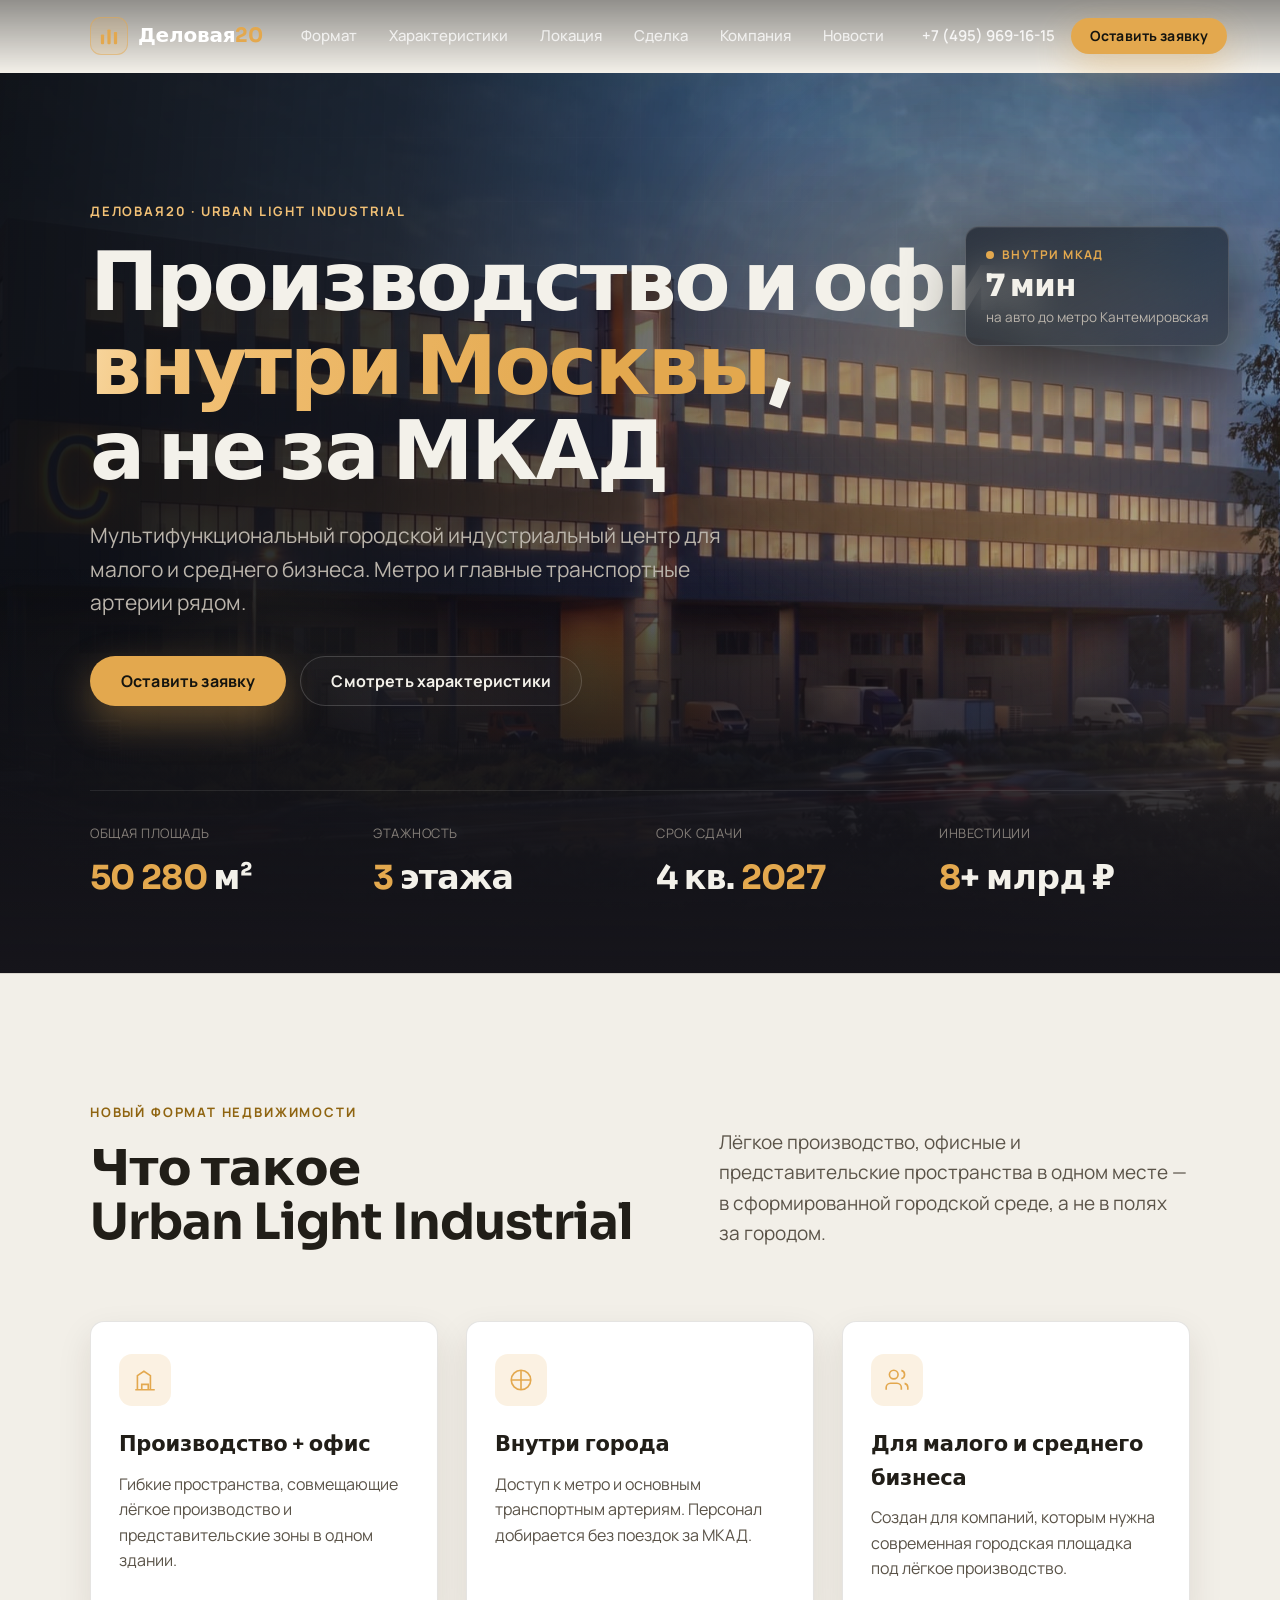
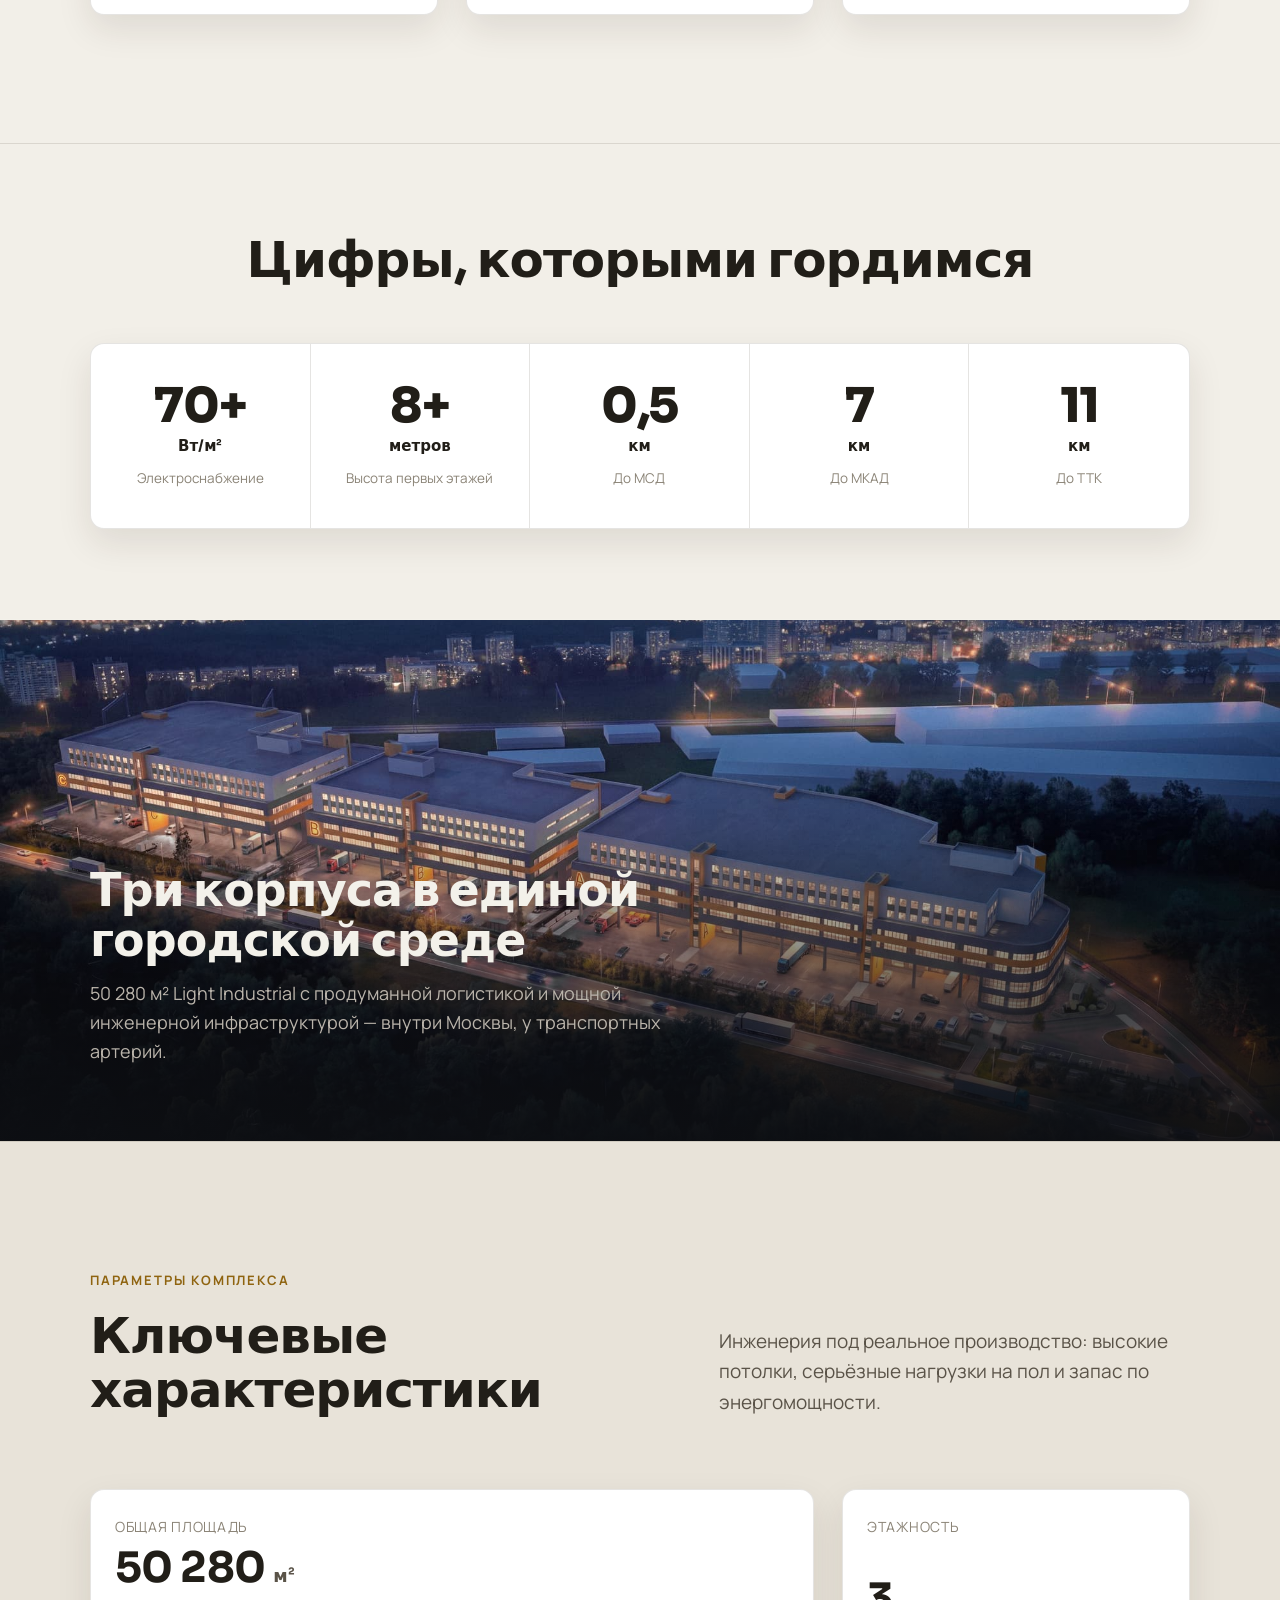
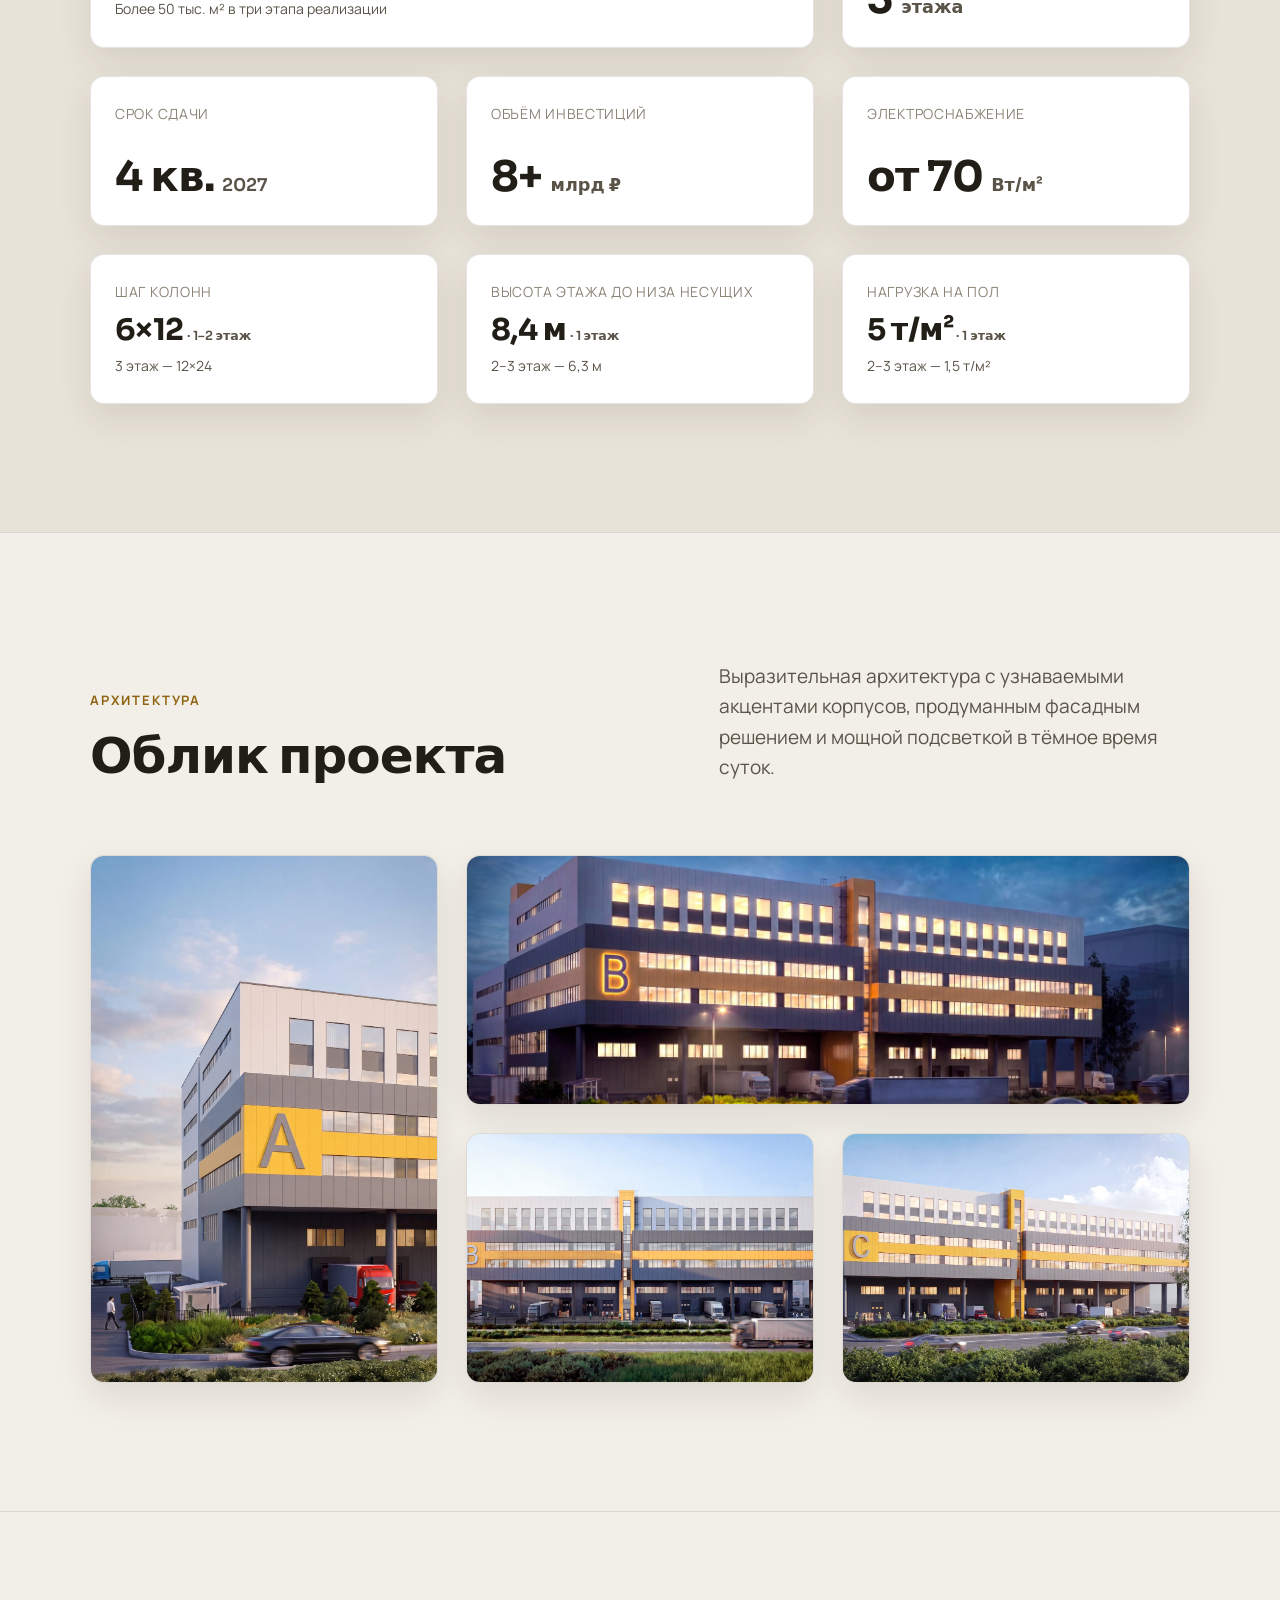
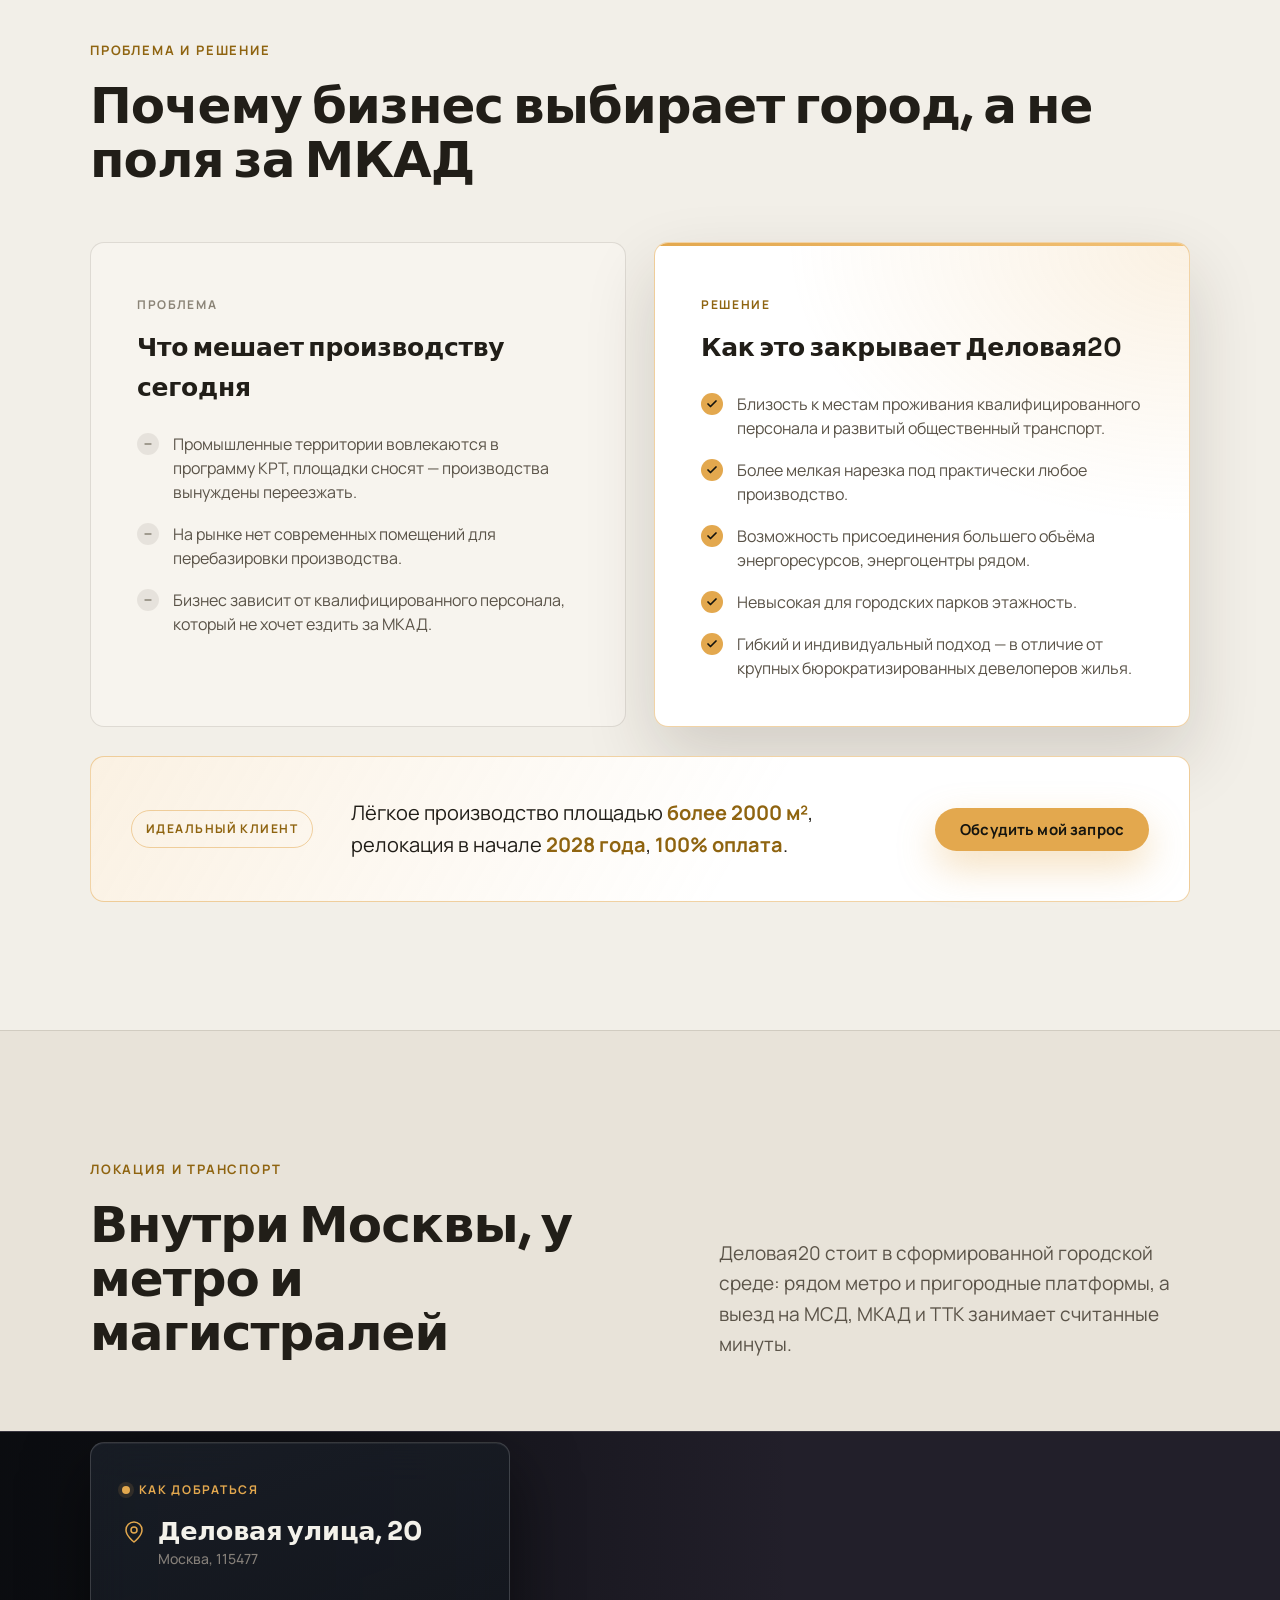
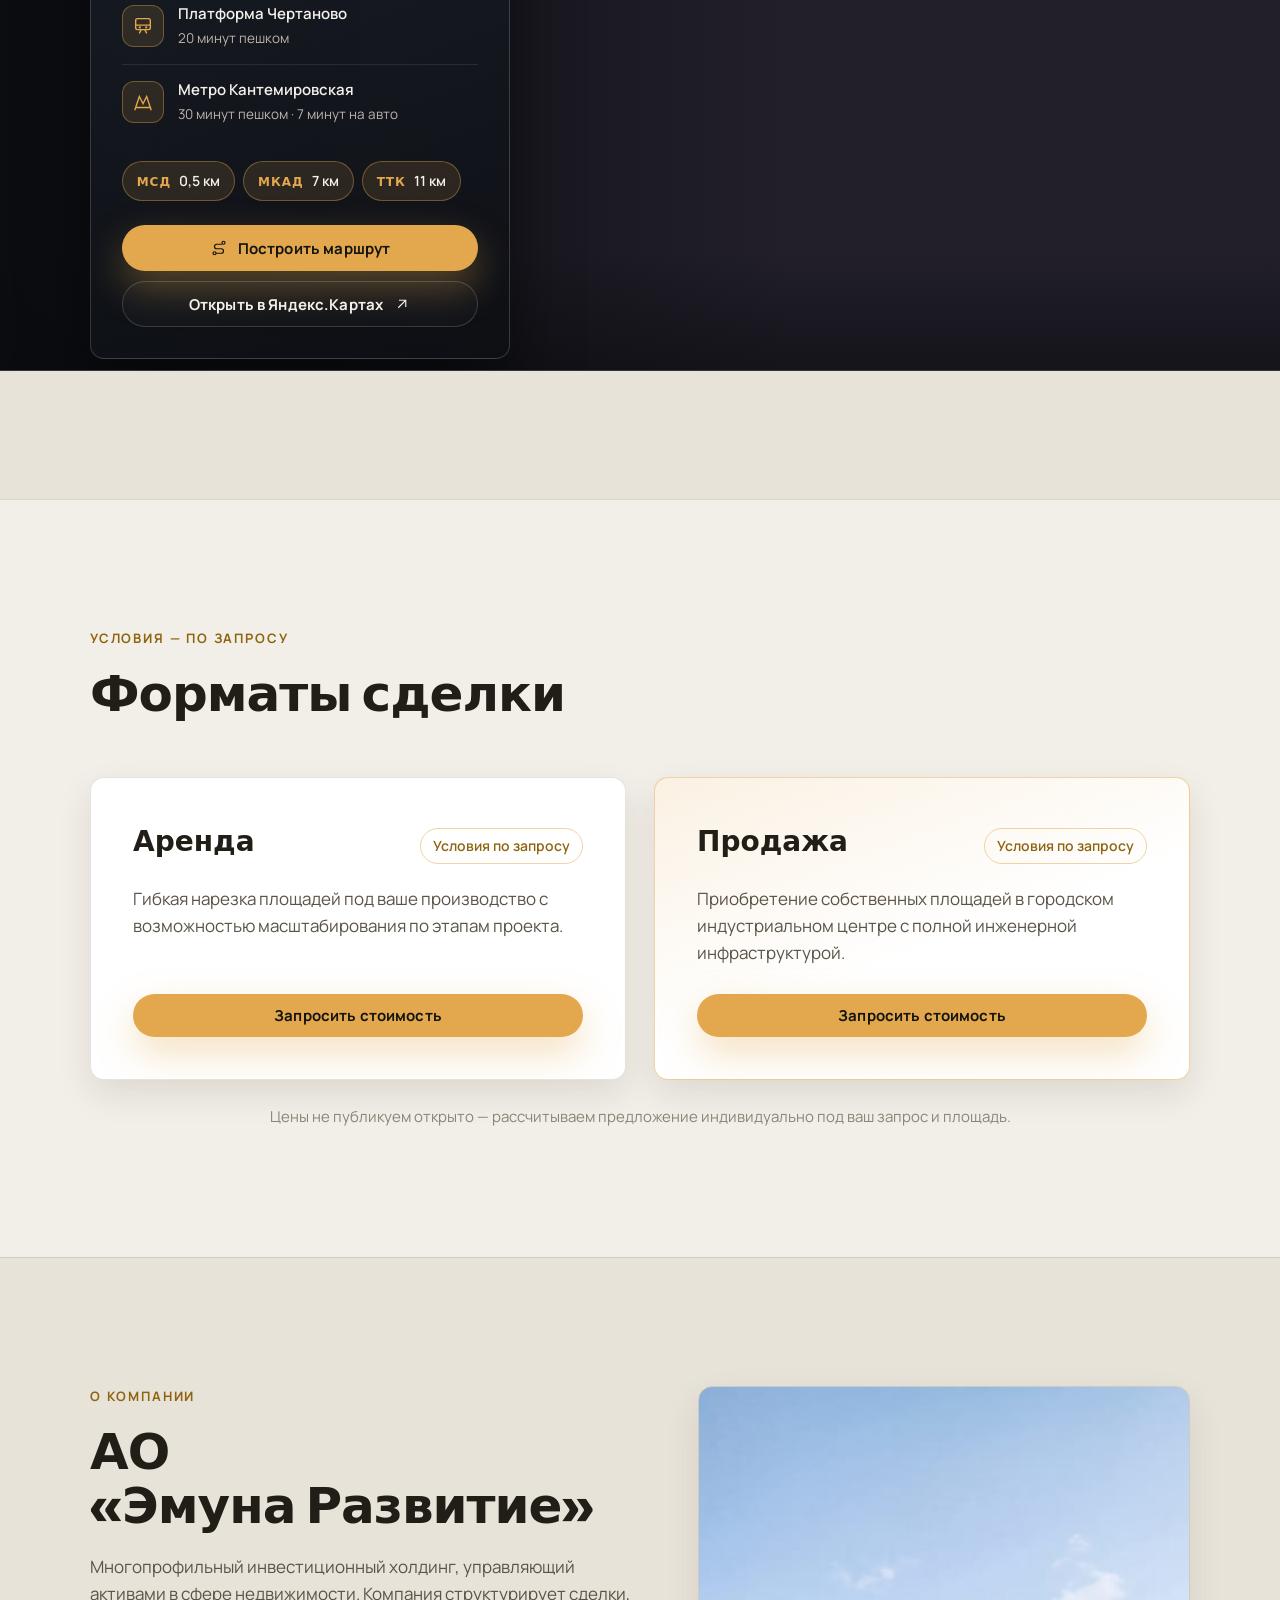
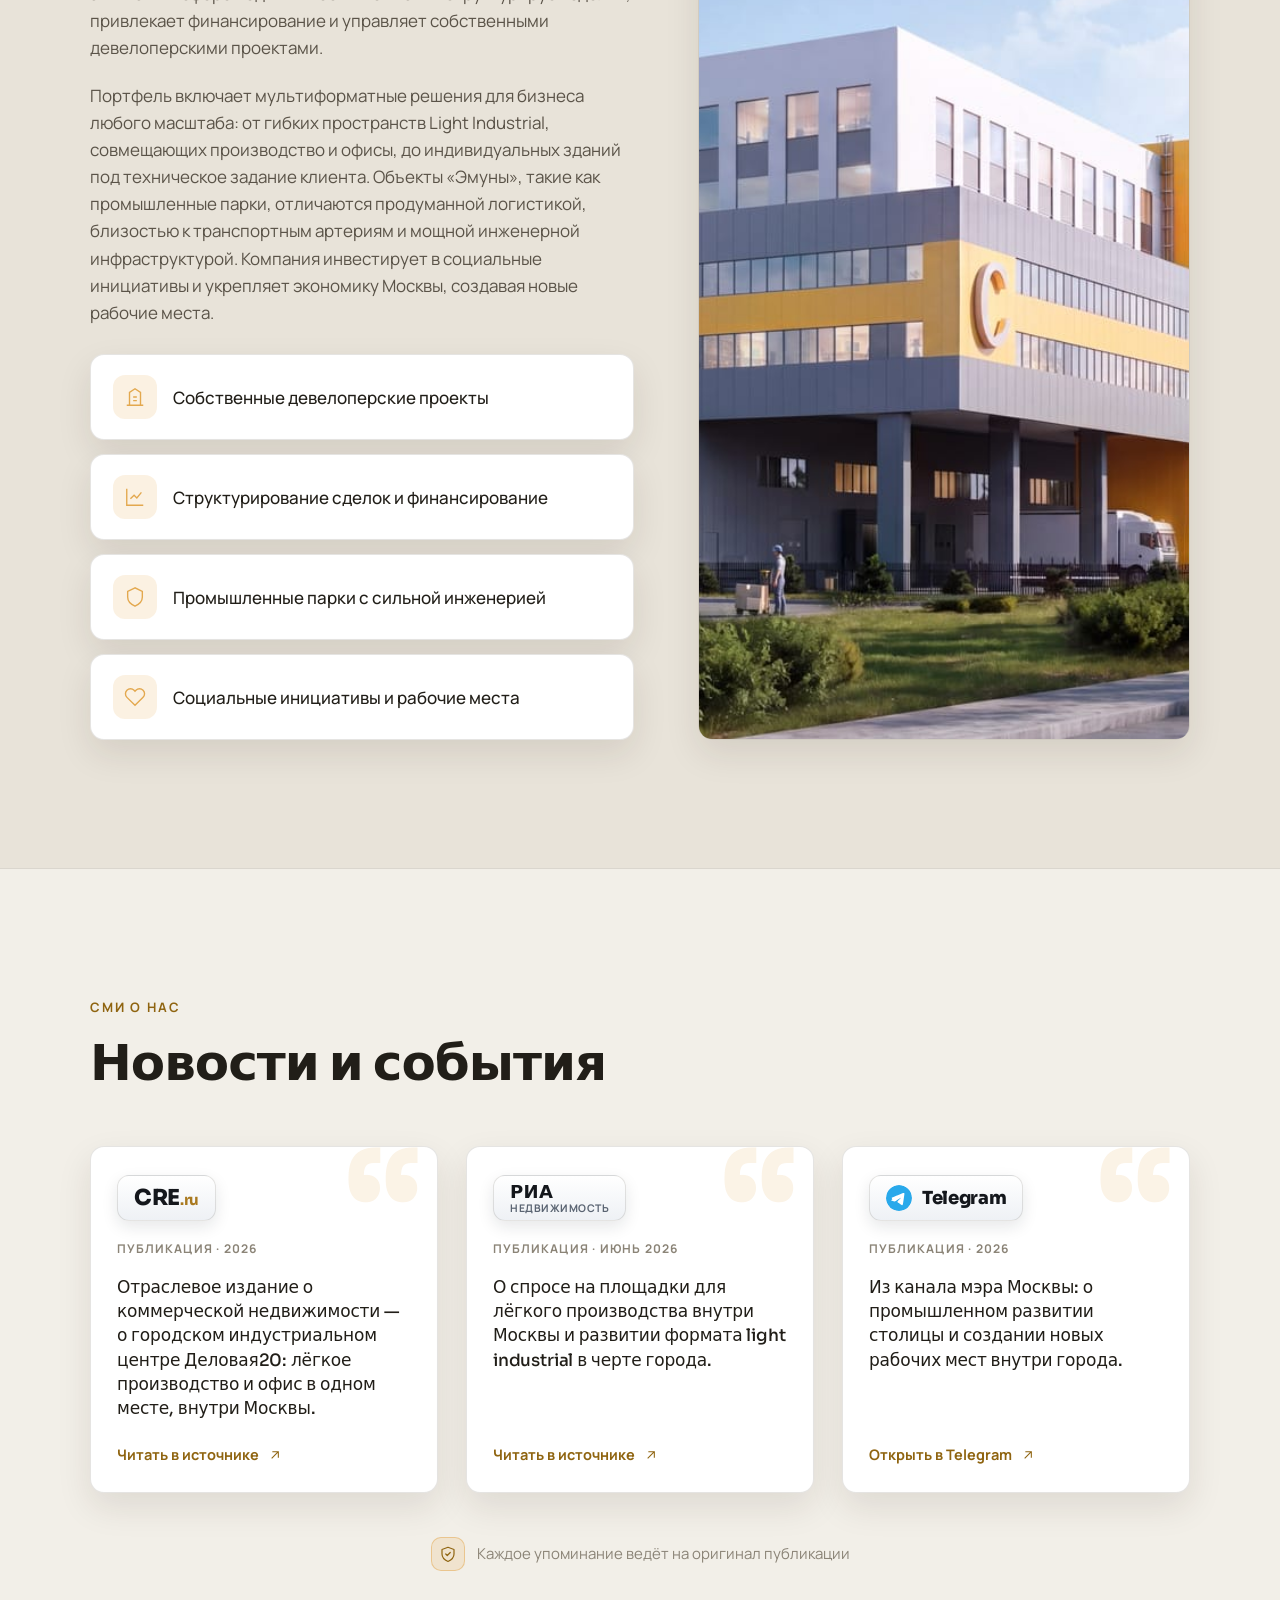
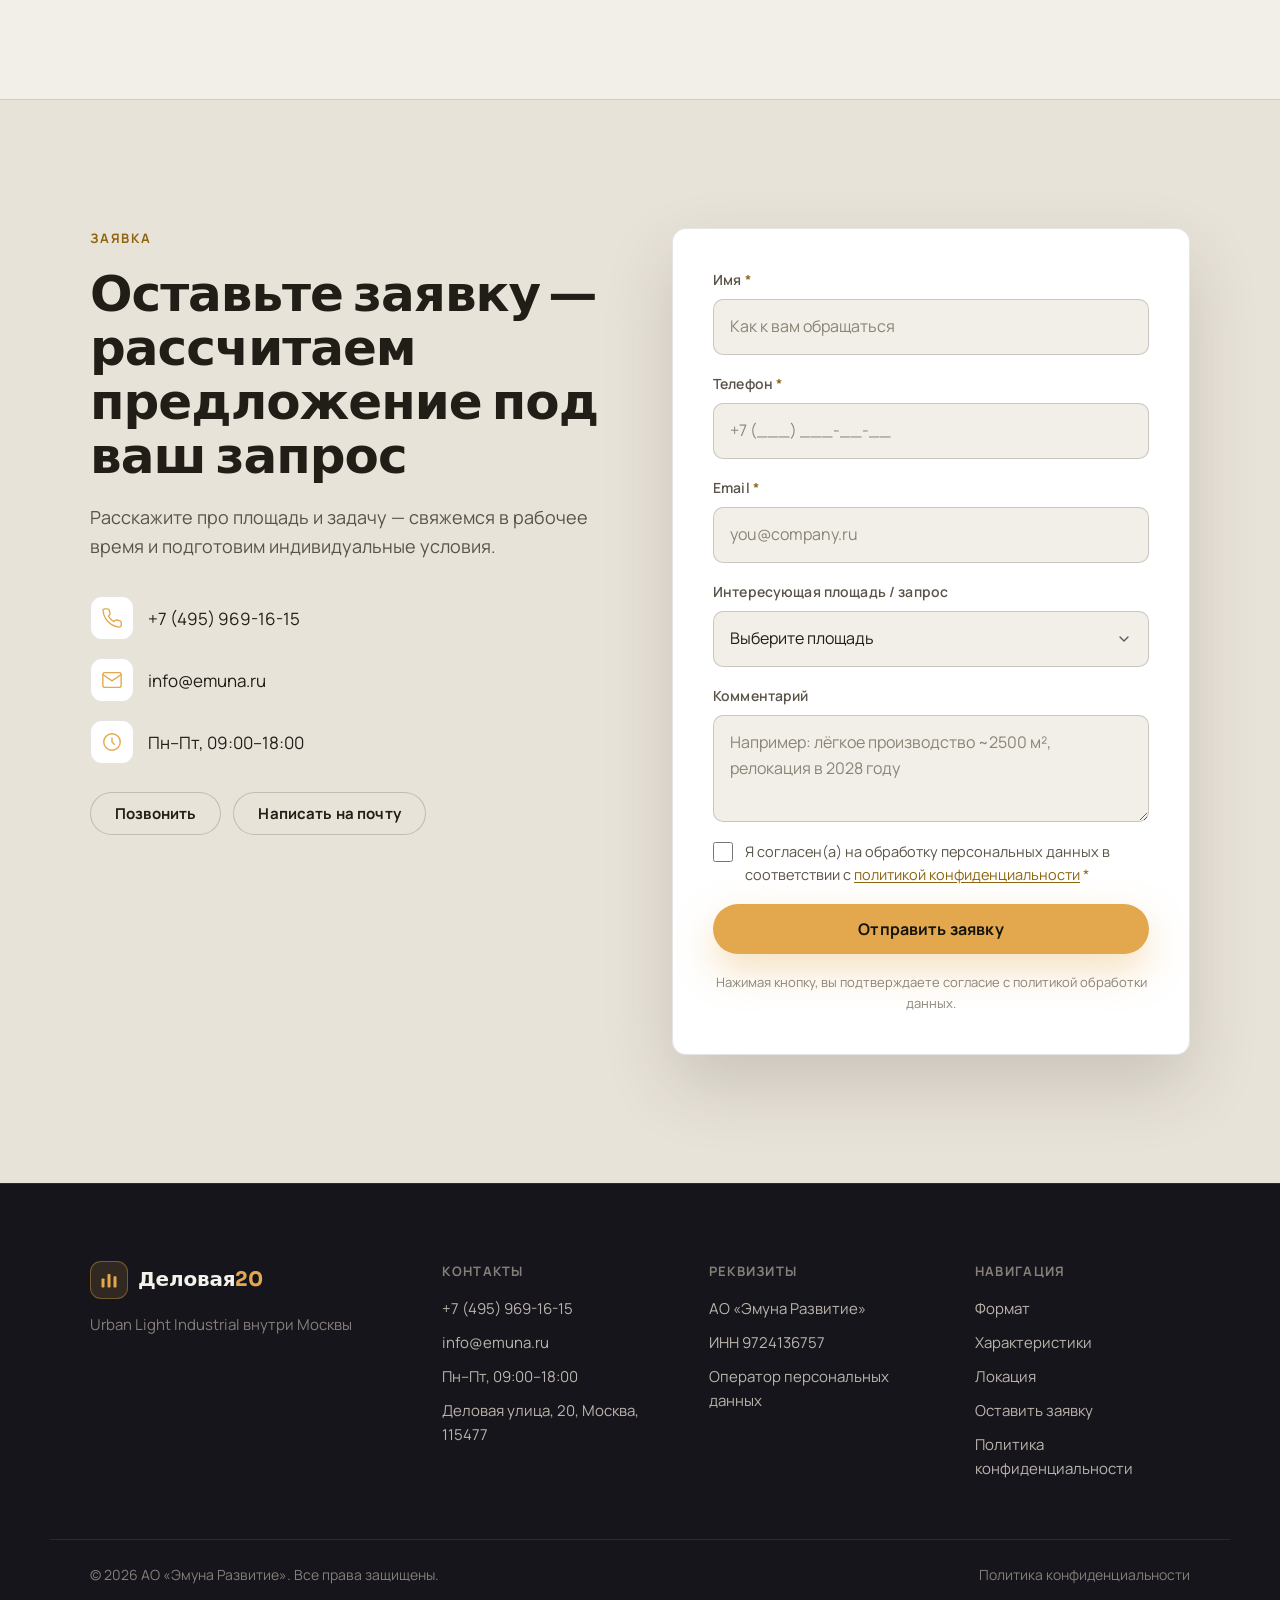
==== commit 8a15d538: "Тёплая премиальная палитра + фиксы: лого, отступы, лайтбокс, блок «проблема/решение» - Палитра: тёпл" ====
--- a/index.html
+++ b/index.html
@@ -389,6 +389,7 @@
 
         <div class="ps">
           <div class="ps__col ps__col--problem reveal">
+            <span class="ps__tag ps__tag--problem">Проблема</span>
             <h3 class="ps__heading">Что мешает производству сегодня</h3>
             <ul class="ps__list">
               <li>Промышленные территории вовлекаются в программу КРТ, площадки сносят — производства вынуждены переезжать.</li>
@@ -398,6 +399,7 @@
           </div>
 
           <div class="ps__col ps__col--solution reveal">
+            <span class="ps__tag ps__tag--solution">Решение</span>
             <h3 class="ps__heading">Как это закрывает Деловая20</h3>
             <ul class="ps__list ps__list--check">
               <li>Близость к местам проживания квалифицированного персонала и развитый общественный транспорт.</li>
@@ -824,6 +826,15 @@
     </div>
   </footer>
 
+  <!-- Лайтбокс галереи -->
+  <div class="lightbox" data-lightbox hidden>
+    <button class="lightbox__close" type="button" aria-label="Закрыть" data-lightbox-close>
+      <svg viewBox="0 0 24 24" fill="none" stroke="currentColor" stroke-width="1.8" aria-hidden="true"><path d="M6 6 18 18M18 6 6 18"/></svg>
+    </button>
+    <img class="lightbox__img" data-lightbox-img alt="" />
+    <span class="lightbox__hint">Клик вне изображения или Esc — закрыть</span>
+  </div>
+
   <script src="script.js" defer></script>
 </body>
 </html>
--- a/styles.css
+++ b/styles.css
@@ -6,31 +6,31 @@
    ========================================================= */
 
 :root {
-  /* Поверхности — СВЕТЛЫЙ корпус */
-  --bg:          #fbfcfd;   /* базовый почти-белый */
-  --bg-alt:      #f1f4f7;   /* чередующиеся секции */
-  --surface:     #ffffff;   /* карточки */
-  --surface-2:   #f5f7fa;   /* hover */
-
-  /* Линии (тёмные на светлом) */
-  --line:        rgba(20, 26, 36, .10);
-  --line-strong: rgba(20, 26, 36, .17);
-
-  /* Текст */
-  --text:        #191c22;
-  --text-muted:  #545b66;
-  --text-dim:    #838a95;
+  /* Поверхности — ТЁПЛЫЙ светлый корпус (айвори, не холодный флэт-белый) */
+  --bg:          #f2efe8;   /* тёплый айвори */
+  --bg-alt:      #e8e3d9;   /* глубже — вес и контраст между секциями */
+  --surface:     #ffffff;   /* белые карточки — попадают в контраст на айвори */
+  --surface-2:   #f7f4ee;   /* hover */
+
+  /* Линии (тёплые тёмные на светлом) */
+  --line:        rgba(40, 32, 18, .12);
+  --line-strong: rgba(40, 32, 18, .20);
+
+  /* Текст (тёплый графит) */
+  --text:        #211e18;
+  --text-muted:  #5a5348;
+  --text-dim:    #8b8477;
 
   /* Акцент (единственный на всю страницу) */
   --accent:        #e3a84e;   /* тёплое золото — заливки/декор/кнопки */
   --accent-hi:     #f2c176;   /* светлее — hover/градиент */
-  --accent-ink:    #14171c;   /* тёмный текст на амбере */
-  --accent-strong: #96640d;   /* читаемый амбер для текста/ссылок/eyebrow на светлом */
-  --accent-soft:   rgba(227, 168, 78, .14);
-  --accent-line:   rgba(227, 168, 78, .45);
-
-  /* Цвет крупных дисплейных цифр (в светлом — графит) */
-  --num: #191c22;
+  --accent-ink:    #14140f;   /* тёмный текст на амбере */
+  --accent-strong: #8f6410;   /* читаемый амбер для текста/ссылок/eyebrow на светлом */
+  --accent-soft:   rgba(227, 168, 78, .16);
+  --accent-line:   rgba(227, 168, 78, .5);
+
+  /* Цвет крупных дисплейных цифр (в светлом — тёплый графит) */
+  --num: #211e18;
 
   /* Геометрия */
   --radius:    14px;
@@ -39,10 +39,10 @@
   --maxw:      1180px;
   --gap:       clamp(16px, 2.2vw, 28px);
 
-  /* Тени (мягкие, тонированные под графит) */
-  --shadow:     0 24px 60px rgba(23, 29, 40, .12);
-  --shadow-sm:  0 10px 30px rgba(23, 29, 40, .08);
-  --shadow-acc: 0 14px 34px rgba(227, 168, 78, .32);
+  /* Тени (глубокие, тёплые — «вес» и дороговизна) */
+  --shadow:     0 30px 70px rgba(45, 34, 16, .16);
+  --shadow-sm:  0 14px 34px rgba(45, 34, 16, .10);
+  --shadow-acc: 0 16px 38px rgba(227, 168, 78, .36);
 
   /* Типографика */
   --font-display: "Sora", system-ui, -apple-system, "Segoe UI", Roboto, Arial, sans-serif;
@@ -52,23 +52,23 @@
 }
 
 /* ТЁМНЫЙ кинематографичный контекст — герой, карта, шоукейс, футер.
-   Переопределяет токены обратно в графит; компоненты внутри становятся тёмными. */
+   Тёплый уголь (не плоский чёрный), приподнятые поверхности. */
 .theme-dark {
-  --bg:          #0d0f13;
-  --bg-alt:      #101318;
-  --surface:     #161a21;
-  --surface-2:   #1c212a;
-  --line:        rgba(255, 255, 255, .08);
-  --line-strong: rgba(255, 255, 255, .16);
-  --text:        #eef1f4;
-  --text-muted:  #b4bbc6;
-  --text-dim:    #7b828e;
+  --bg:          #16151b;
+  --bg-alt:      #1b1922;
+  --surface:     #221f2a;
+  --surface-2:   #2a2833;
+  --line:        rgba(255, 255, 255, .09);
+  --line-strong: rgba(255, 255, 255, .17);
+  --text:        #f3f1ea;
+  --text-muted:  #bab4ab;
+  --text-dim:    #857f79;
   --accent-strong: #f2c176;
-  --accent-soft:   rgba(227, 168, 78, .12);
-  --accent-line:   rgba(227, 168, 78, .35);
+  --accent-soft:   rgba(227, 168, 78, .13);
+  --accent-line:   rgba(227, 168, 78, .38);
   --num: var(--accent);
-  --shadow:     0 24px 60px rgba(0, 0, 0, .45);
-  --shadow-sm:  0 10px 30px rgba(0, 0, 0, .38);
+  --shadow:     0 26px 64px rgba(0, 0, 0, .5);
+  --shadow-sm:  0 12px 32px rgba(0, 0, 0, .42);
   color: var(--text);
 }
 
@@ -91,6 +91,7 @@
 img, svg, iframe { display: block; max-width: 100%; }
 a { color: inherit; text-decoration: none; }
 button { font: inherit; cursor: pointer; }
+ul, ol { list-style: none; padding: 0; }
 
 /* атрибут hidden всегда скрывает элемент (перебивает display у .form / .form-success / .mobile-menu) */
 [hidden] { display: none !important; }
@@ -215,7 +216,7 @@
 }
 .btn--ghost:active { transform: translateY(0) scale(.985); }
 
-/* ---------- header (адаптивный: прозрачный над героем → белый при скролле) ---------- */
+/* ---------- header (адаптивный: прозрачный над героем → айвори при скролле) ---------- */
 .site-header {
   position: sticky;
   top: 0;
@@ -224,12 +225,22 @@
   border-bottom: 1px solid transparent;
   transition: background .3s var(--ease), border-color .3s var(--ease);
 }
+/* тёмный скрим сверху — гарантирует читаемость светлого лого над героем */
+.site-header::before {
+  content: "";
+  position: absolute; inset: 0;
+  background: linear-gradient(180deg, rgba(0, 0, 0, .4), rgba(0, 0, 0, 0));
+  opacity: 1;
+  transition: opacity .3s var(--ease);
+  pointer-events: none;
+}
 .site-header[data-scrolled] {
-  background: rgba(251, 252, 253, .82);
+  background: rgba(242, 239, 232, .86);
   backdrop-filter: blur(14px) saturate(150%);
   -webkit-backdrop-filter: blur(14px) saturate(150%);
   border-bottom-color: var(--line);
 }
+.site-header[data-scrolled]::before { opacity: 0; }
 /* --- над героем (по умолчанию): светлый контент --- */
 .site-header .brand__name { color: #fff; }
 .site-header .nav a { color: rgba(255, 255, 255, .76); }
@@ -245,6 +256,8 @@
 .site-header[data-scrolled] .burger { border-color: var(--line-strong); }
 .site-header[data-scrolled] .burger span { background: var(--text); }
 .header__inner {
+  position: relative;
+  z-index: 1;
   display: flex;
   align-items: center;
   gap: 24px;
@@ -322,6 +335,8 @@
 .burger[aria-expanded="true"] span:nth-child(3) { transform: translateY(-7px) rotate(-45deg); }
 
 .mobile-menu {
+  position: relative;
+  z-index: 1;
   border-top: 1px solid var(--line);
   background: var(--bg);
   padding: 18px clamp(20px, 5vw, 40px) 28px;
@@ -598,43 +613,66 @@
   margin-top: clamp(36px, 5vw, 56px);
 }
 .ps__col {
+  position: relative;
   border-radius: var(--radius);
-  padding: clamp(28px, 3.5vw, 40px);
+  padding: clamp(30px, 3.6vw, 46px);
   border: 1px solid var(--line);
-}
-.ps__col--problem { background: var(--surface); }
+  overflow: hidden;
+}
+/* Проблема — приглушённая, «весомая» */
+.ps__col--problem { background: var(--surface-2); }
+/* Решение — приподнятое, светлое, с амбер-акцентом */
 .ps__col--solution {
-  background: linear-gradient(160deg, var(--accent-soft), transparent 70%), var(--surface);
+  background:
+    radial-gradient(130% 100% at 100% 0%, var(--accent-soft), transparent 58%),
+    var(--surface);
   border-color: var(--accent-line);
-}
+  box-shadow: var(--shadow);
+}
+.ps__col--solution::after {
+  content: "";
+  position: absolute; top: 0; left: 0; right: 0; height: 3px;
+  background: linear-gradient(90deg, var(--accent), var(--accent-hi));
+}
+
+.ps__tag {
+  display: inline-block;
+  font-size: 12px;
+  font-weight: 700;
+  letter-spacing: .14em;
+  text-transform: uppercase;
+  margin-bottom: 14px;
+}
+.ps__tag--problem { color: var(--text-dim); }
+.ps__tag--solution { color: var(--accent-strong); }
+
 .ps__heading {
   font-family: var(--font-display);
-  font-size: 22px;
+  font-size: clamp(20px, 2.1vw, 25px);
   font-weight: 600;
-  margin-bottom: 22px;
+  margin-bottom: 24px;
   letter-spacing: -.01em;
 }
-.ps__list { list-style: none; display: grid; gap: 16px; }
+.ps__list { display: grid; gap: 18px; }
 .ps__list li {
   position: relative;
-  padding-left: 30px;
+  padding-left: 36px;
   color: var(--text-muted);
   font-size: 16px;
+  line-height: 1.5;
 }
 .ps__list li::before {
   content: "";
-  position: absolute; left: 4px; top: 10px;
-  width: 8px; height: 8px;
-  border-radius: 2px;
-  background: var(--text-dim);
-}
-.ps__list--check li::before {
-  content: "";
-  left: 2px; top: 4px;
-  width: 16px; height: 16px;
+  position: absolute; left: 0; top: 1px;
+  width: 22px; height: 22px;
   border-radius: 50%;
   background:
-    url("data:image/svg+xml,%3Csvg xmlns='http://www.w3.org/2000/svg' width='12' height='12' viewBox='0 0 24 24' fill='none' stroke='%2314171c' stroke-width='3.5' stroke-linecap='round' stroke-linejoin='round'%3E%3Cpath d='m20 6-11 11-5-5'/%3E%3C/svg%3E") center / 11px no-repeat,
+    url("data:image/svg+xml,%3Csvg xmlns='http://www.w3.org/2000/svg' width='12' height='12' viewBox='0 0 24 24' fill='none' stroke='%238b8477' stroke-width='2.6' stroke-linecap='round'%3E%3Cpath d='M6 12h12'/%3E%3C/svg%3E") center / 12px no-repeat,
+    rgba(40, 32, 18, .08);
+}
+.ps__list--check li::before {
+  background:
+    url("data:image/svg+xml,%3Csvg xmlns='http://www.w3.org/2000/svg' width='12' height='12' viewBox='0 0 24 24' fill='none' stroke='%2314140f' stroke-width='3.5' stroke-linecap='round' stroke-linejoin='round'%3E%3Cpath d='m20 6-11 11-5-5'/%3E%3C/svg%3E") center / 12px no-repeat,
     var(--accent);
 }
 
@@ -1389,3 +1427,42 @@
 @media (max-width: 1100px) {
   .hero__card { display: none; }
 }
+
+/* =========================================================
+   ЛАЙТБОКС ГАЛЕРЕИ — картинка на весь экран по клику
+   ========================================================= */
+.gallery__item { cursor: zoom-in; }
+.lightbox {
+  position: fixed; inset: 0; z-index: 200;
+  display: grid; place-items: center;
+  padding: clamp(16px, 4vw, 52px);
+  background: rgba(10, 9, 7, .92);
+  backdrop-filter: blur(10px);
+  -webkit-backdrop-filter: blur(10px);
+  animation: lbFade .3s var(--ease);
+}
+@keyframes lbFade { from { opacity: 0; } to { opacity: 1; } }
+.lightbox__img {
+  max-width: 100%; max-height: 100%;
+  width: auto; height: auto;
+  border-radius: var(--radius);
+  box-shadow: 0 40px 120px rgba(0, 0, 0, .7);
+  animation: lbZoom .35s var(--ease);
+}
+@keyframes lbZoom { from { transform: scale(.94); opacity: .5; } to { transform: scale(1); opacity: 1; } }
+.lightbox__close {
+  position: absolute;
+  top: clamp(14px, 3vw, 30px); right: clamp(14px, 3vw, 30px);
+  width: 48px; height: 48px; border-radius: 50%;
+  display: grid; place-items: center;
+  background: rgba(255, 255, 255, .1);
+  border: 1px solid rgba(255, 255, 255, .25);
+  color: #fff; cursor: pointer;
+  transition: background .2s var(--ease), transform .3s var(--ease);
+}
+.lightbox__close:hover { background: rgba(255, 255, 255, .2); transform: rotate(90deg); }
+.lightbox__close svg { width: 22px; height: 22px; }
+.lightbox__hint {
+  position: absolute; bottom: clamp(14px, 3vw, 28px); left: 50%; transform: translateX(-50%);
+  color: rgba(255, 255, 255, .55); font-size: 13px; letter-spacing: .03em;
+}
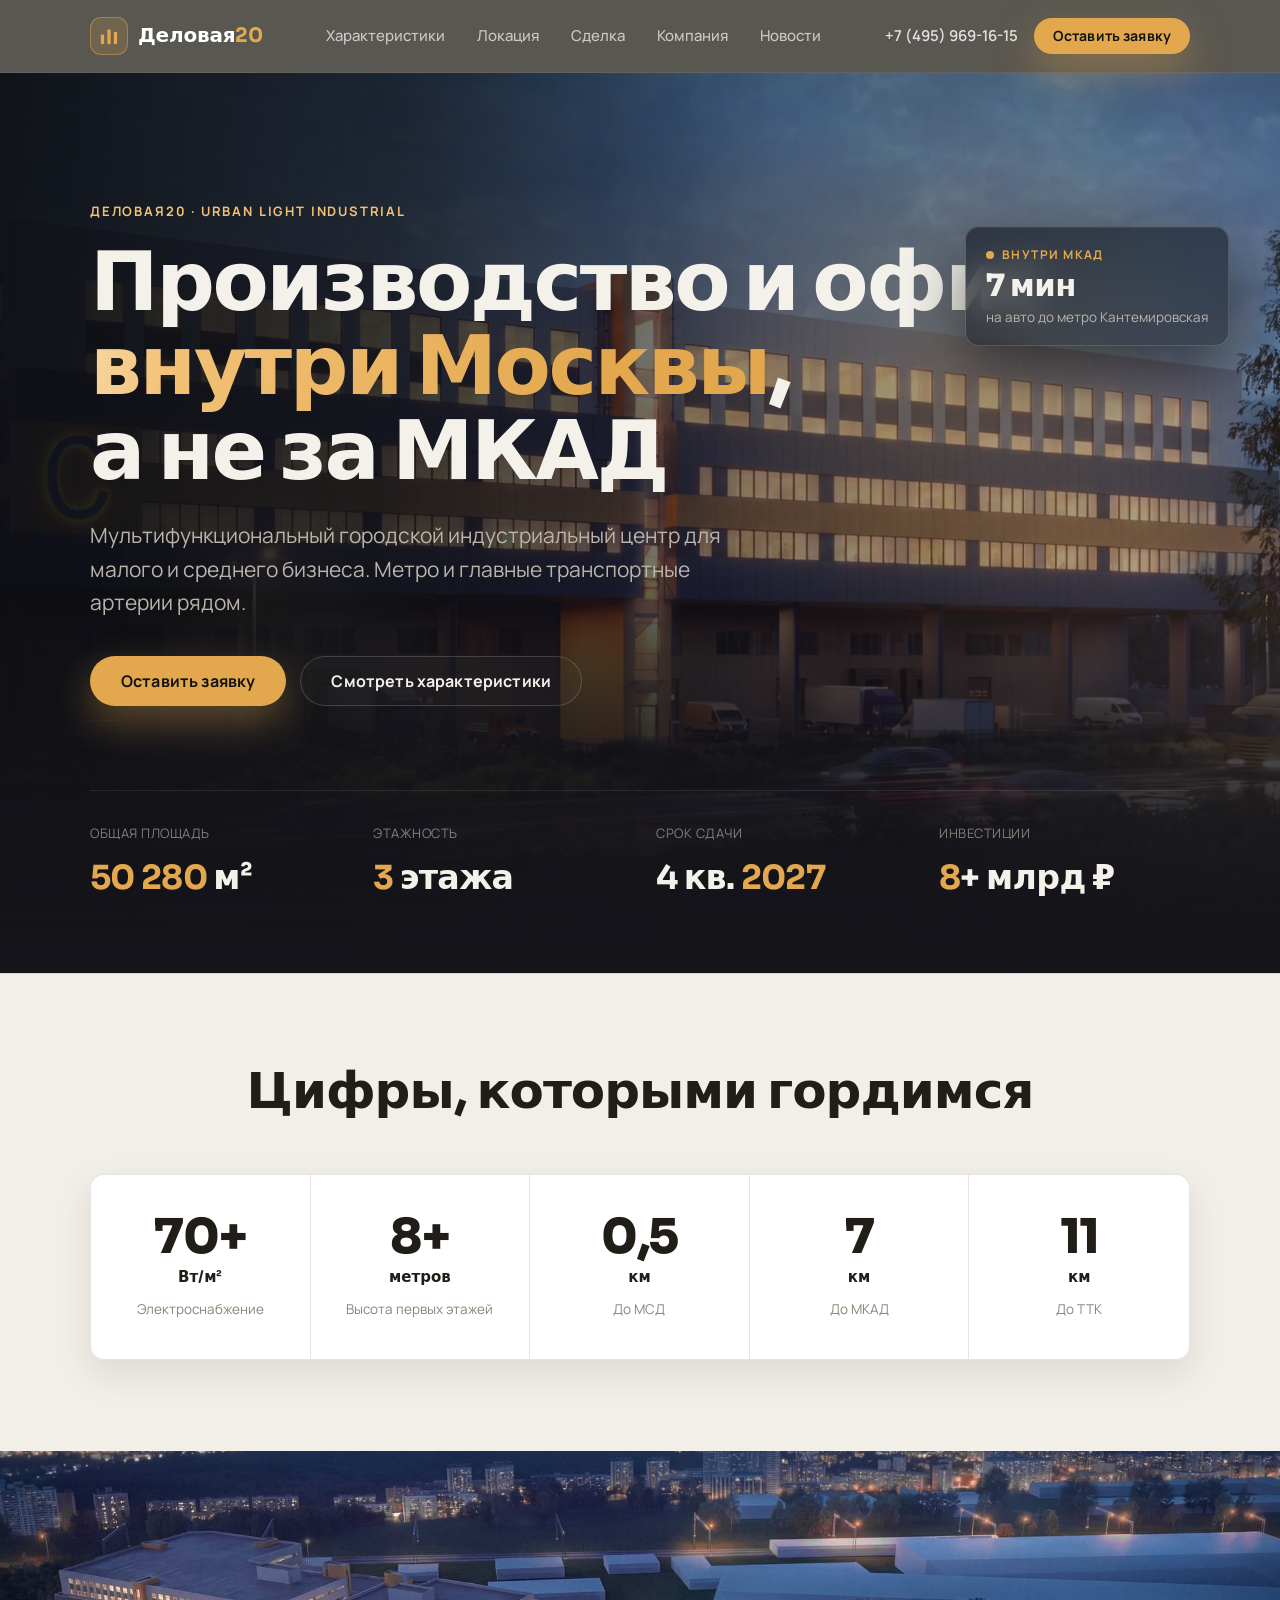
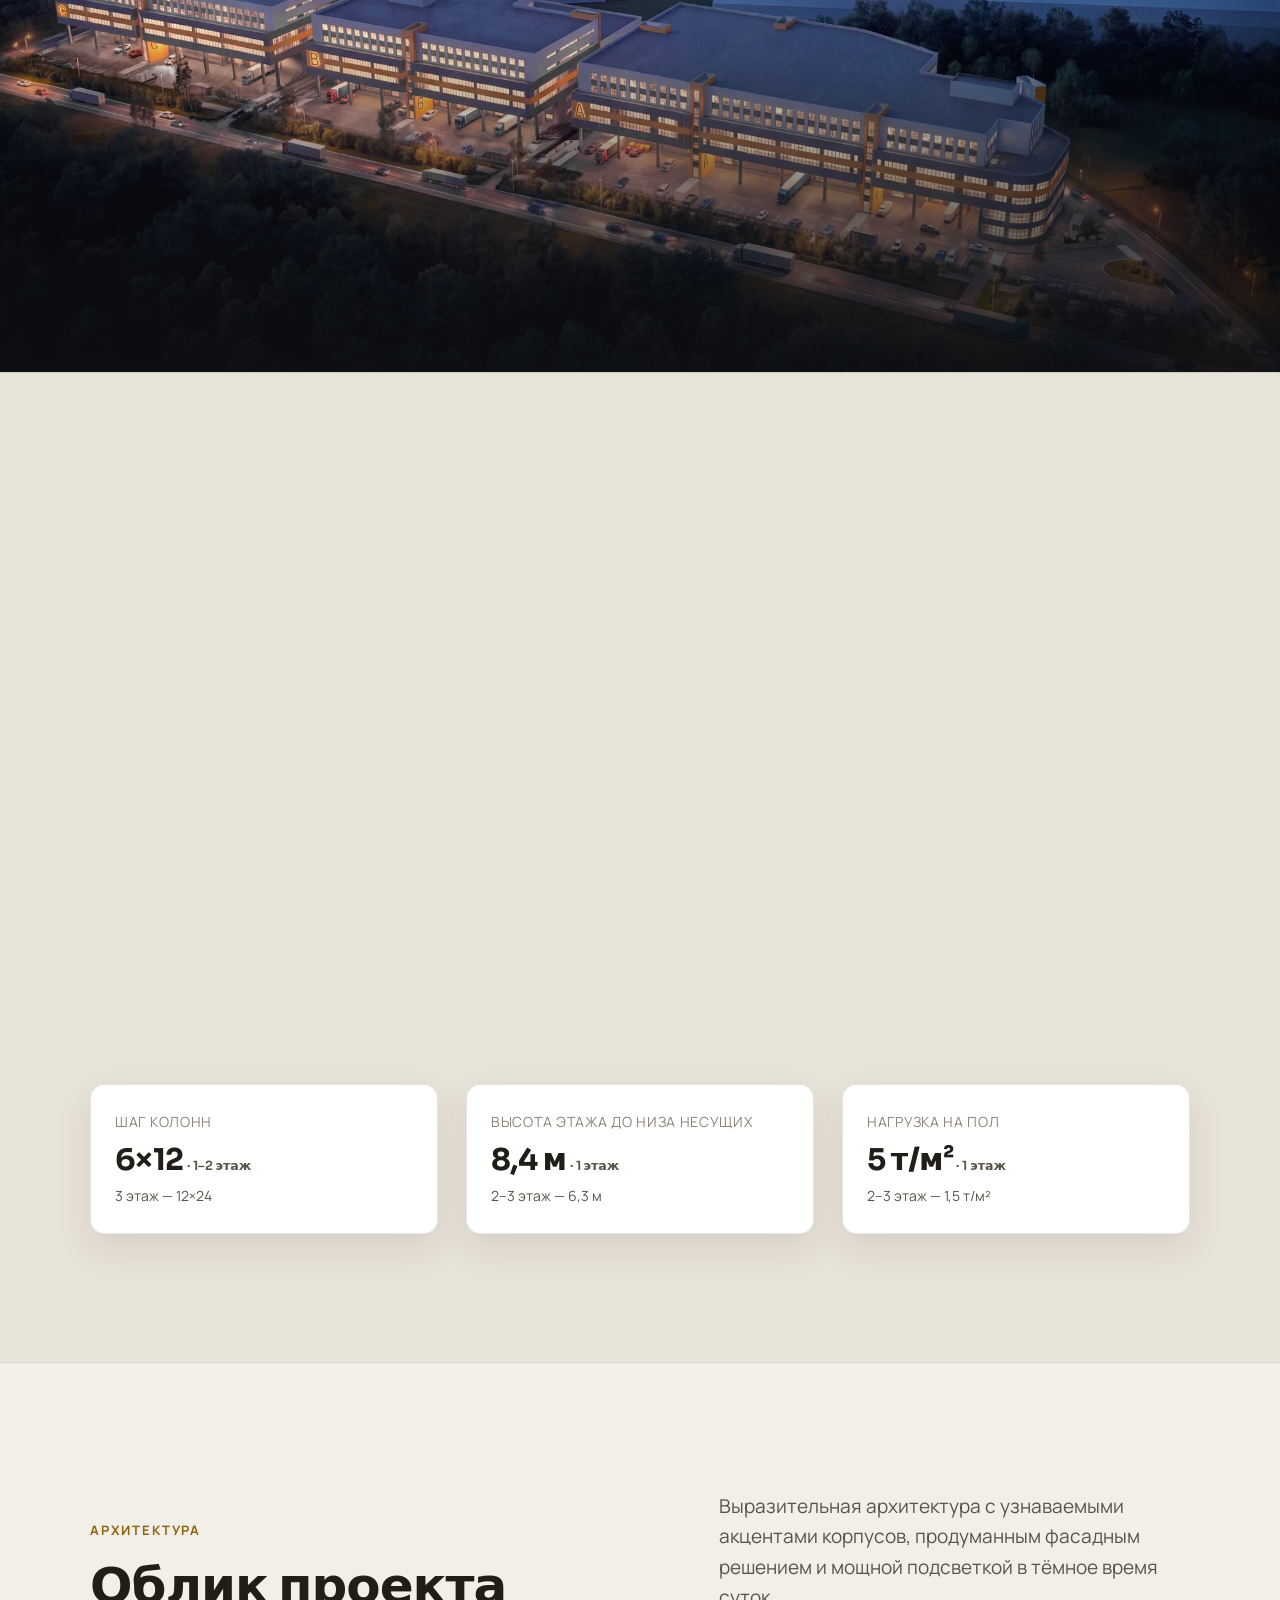
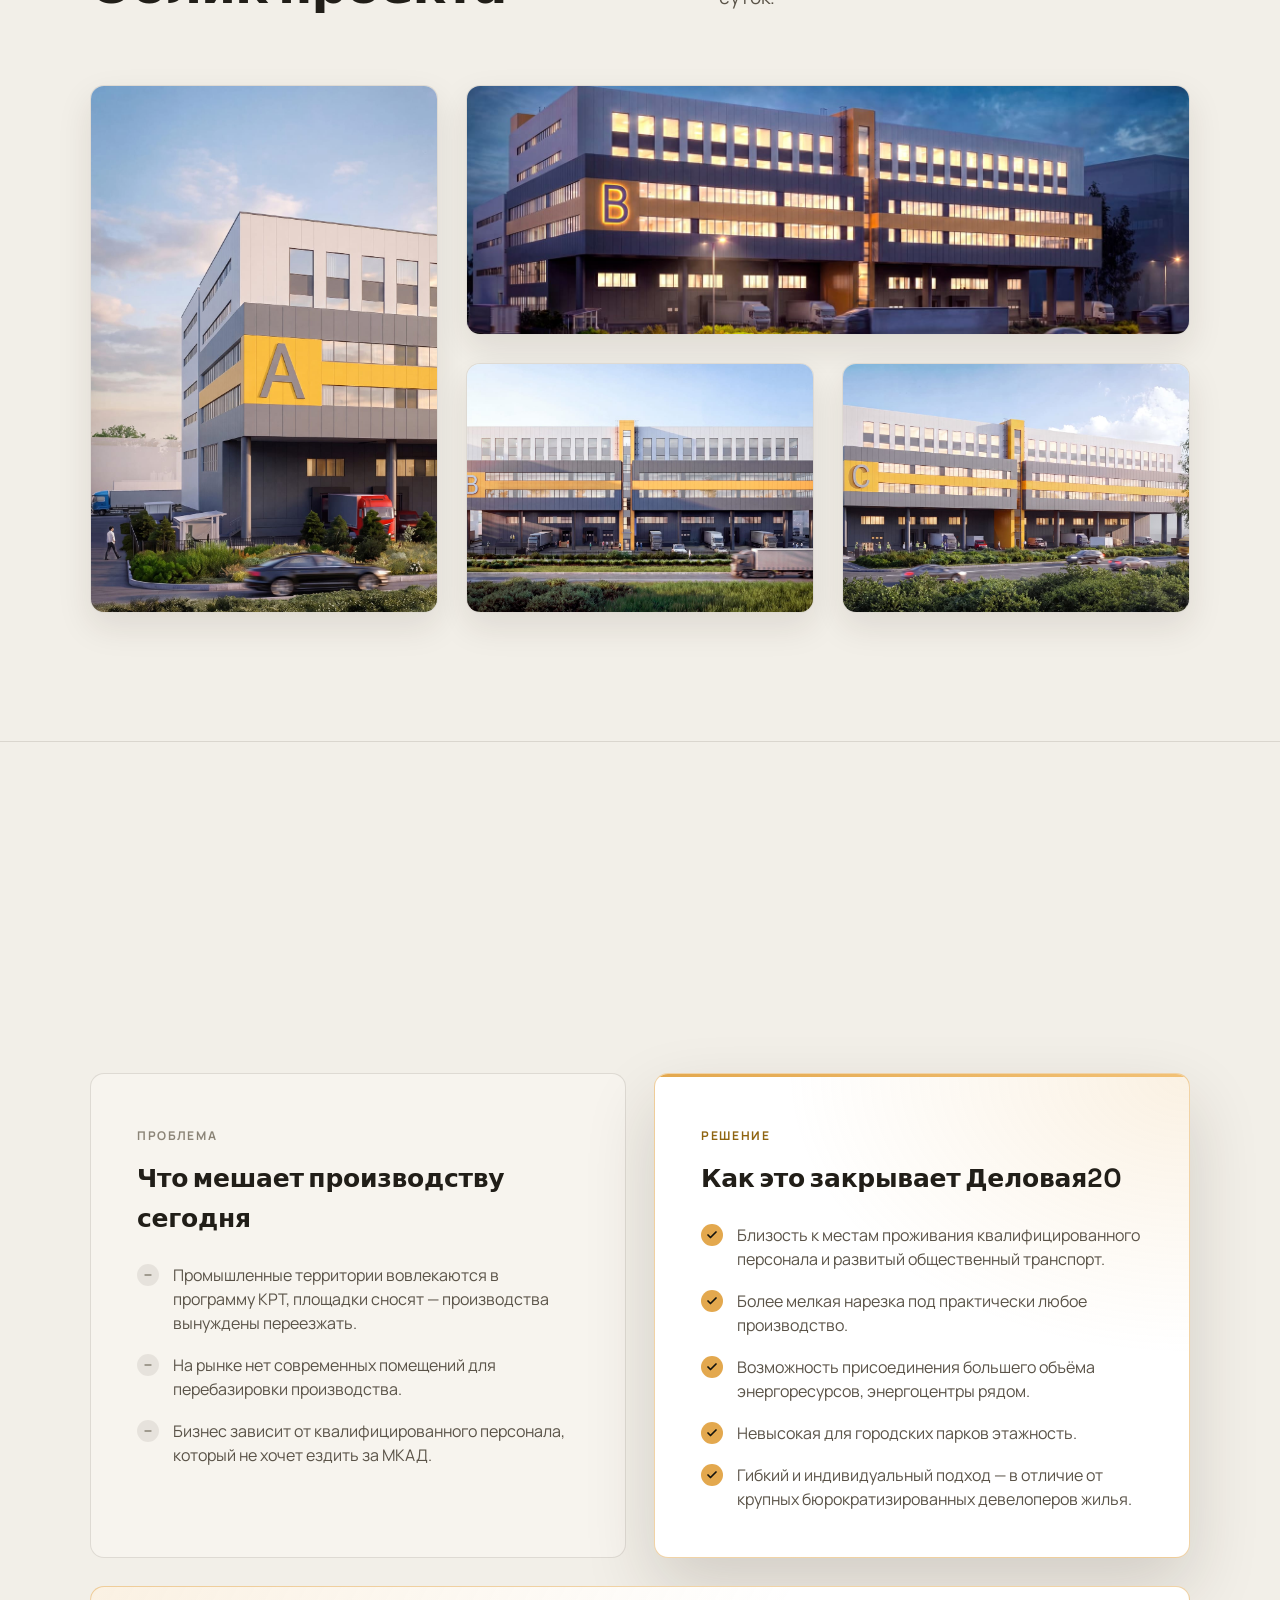
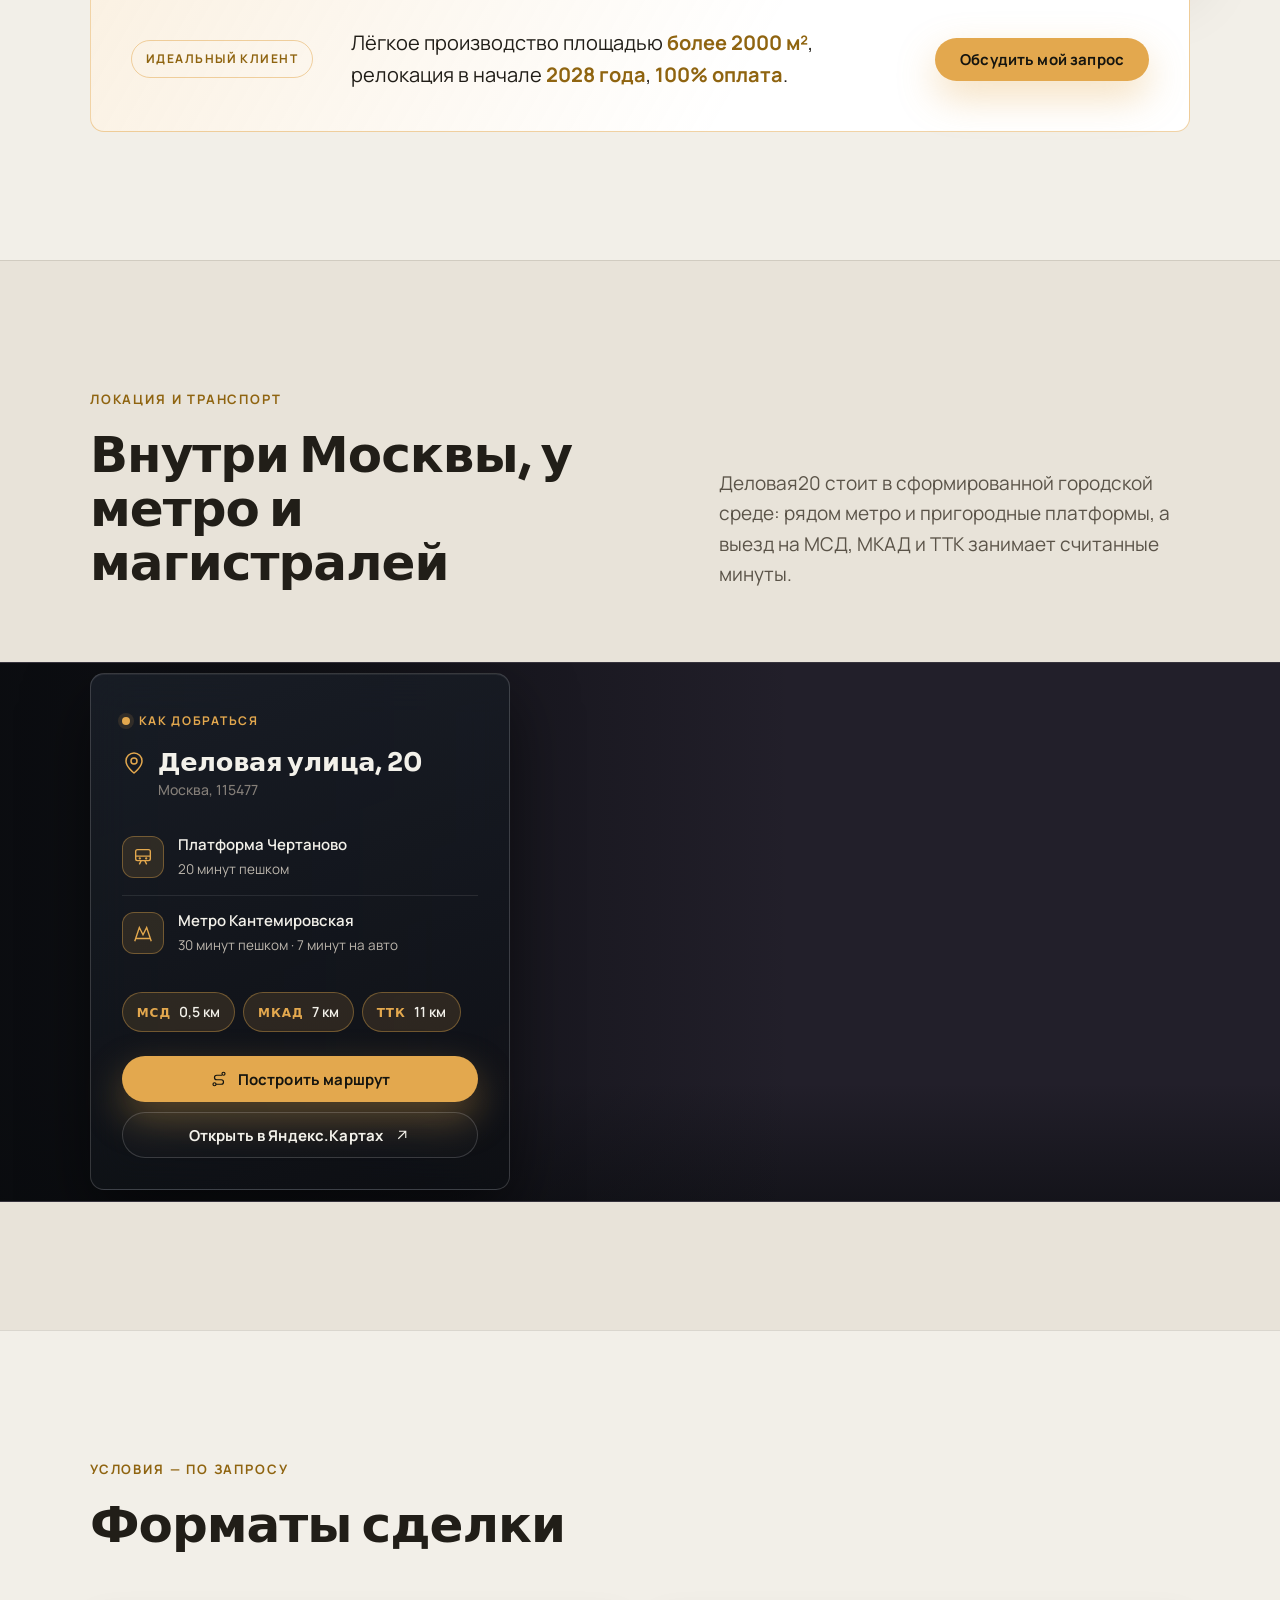
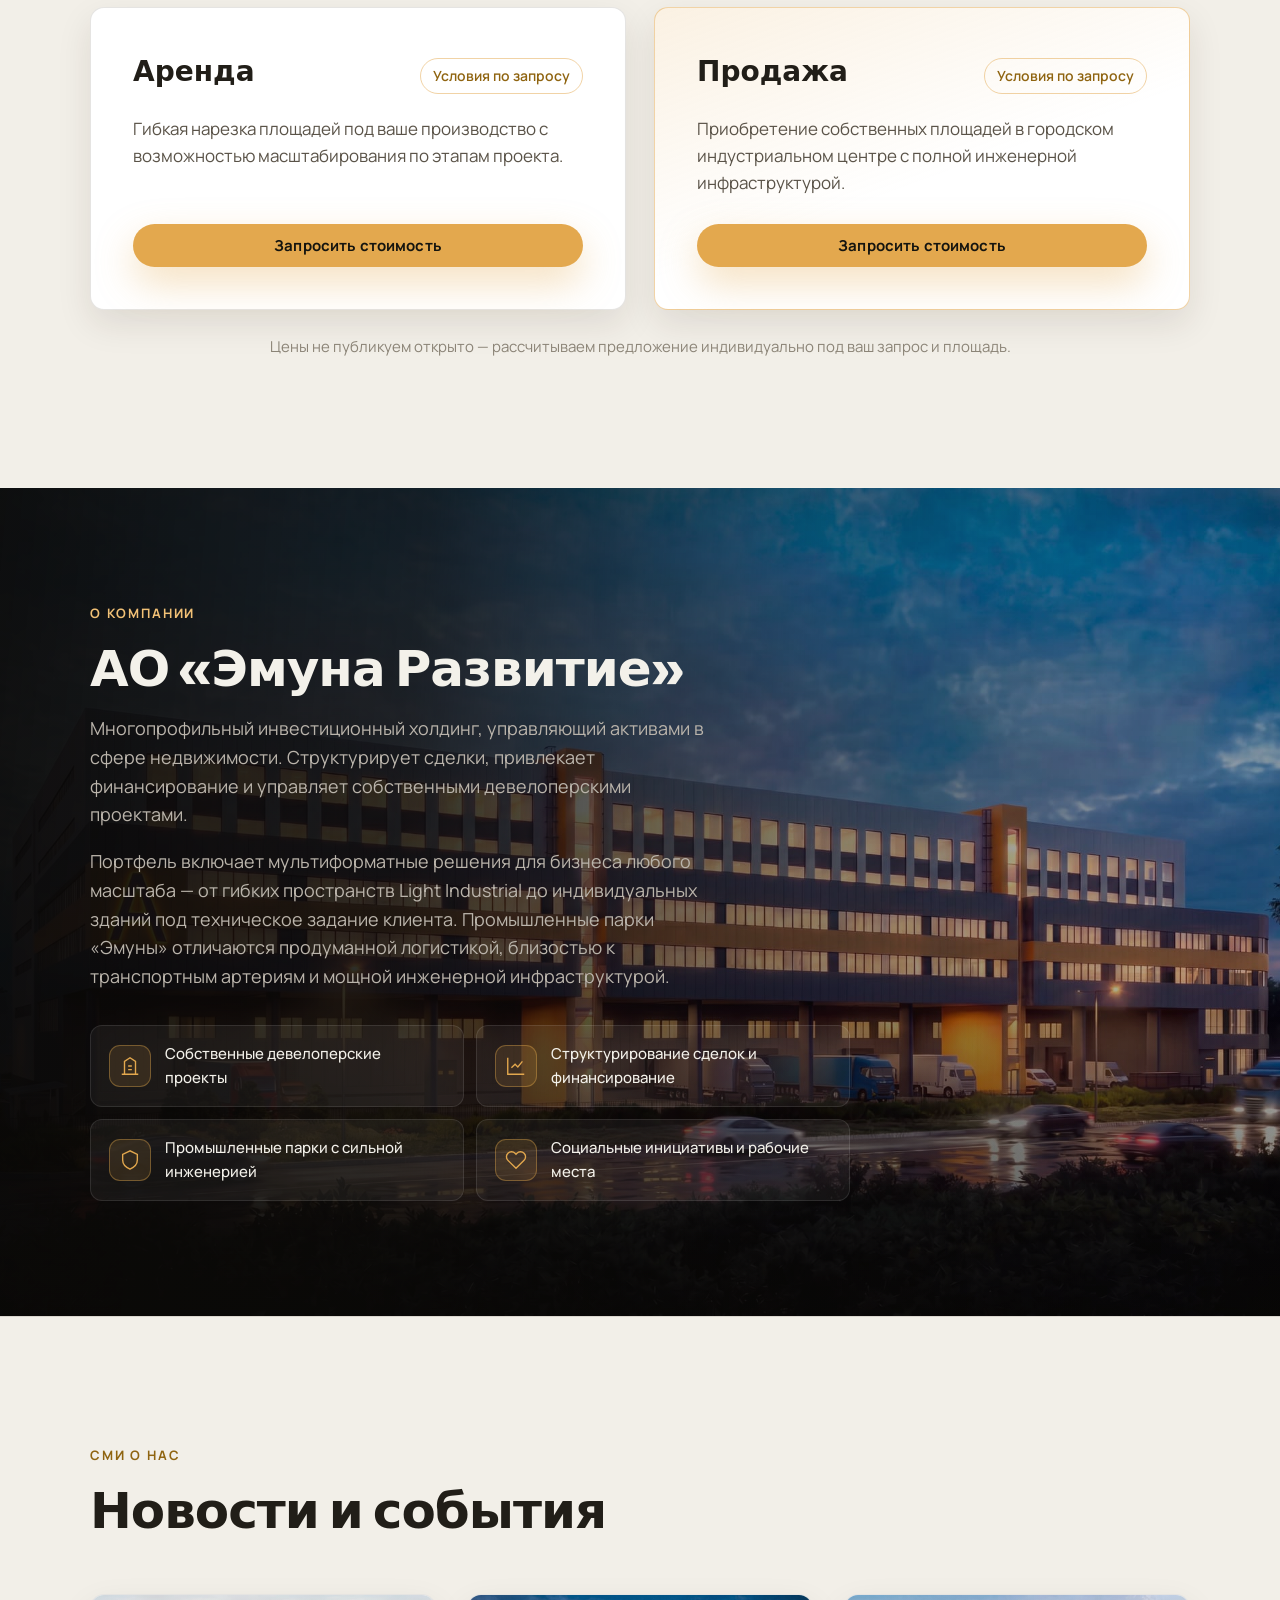
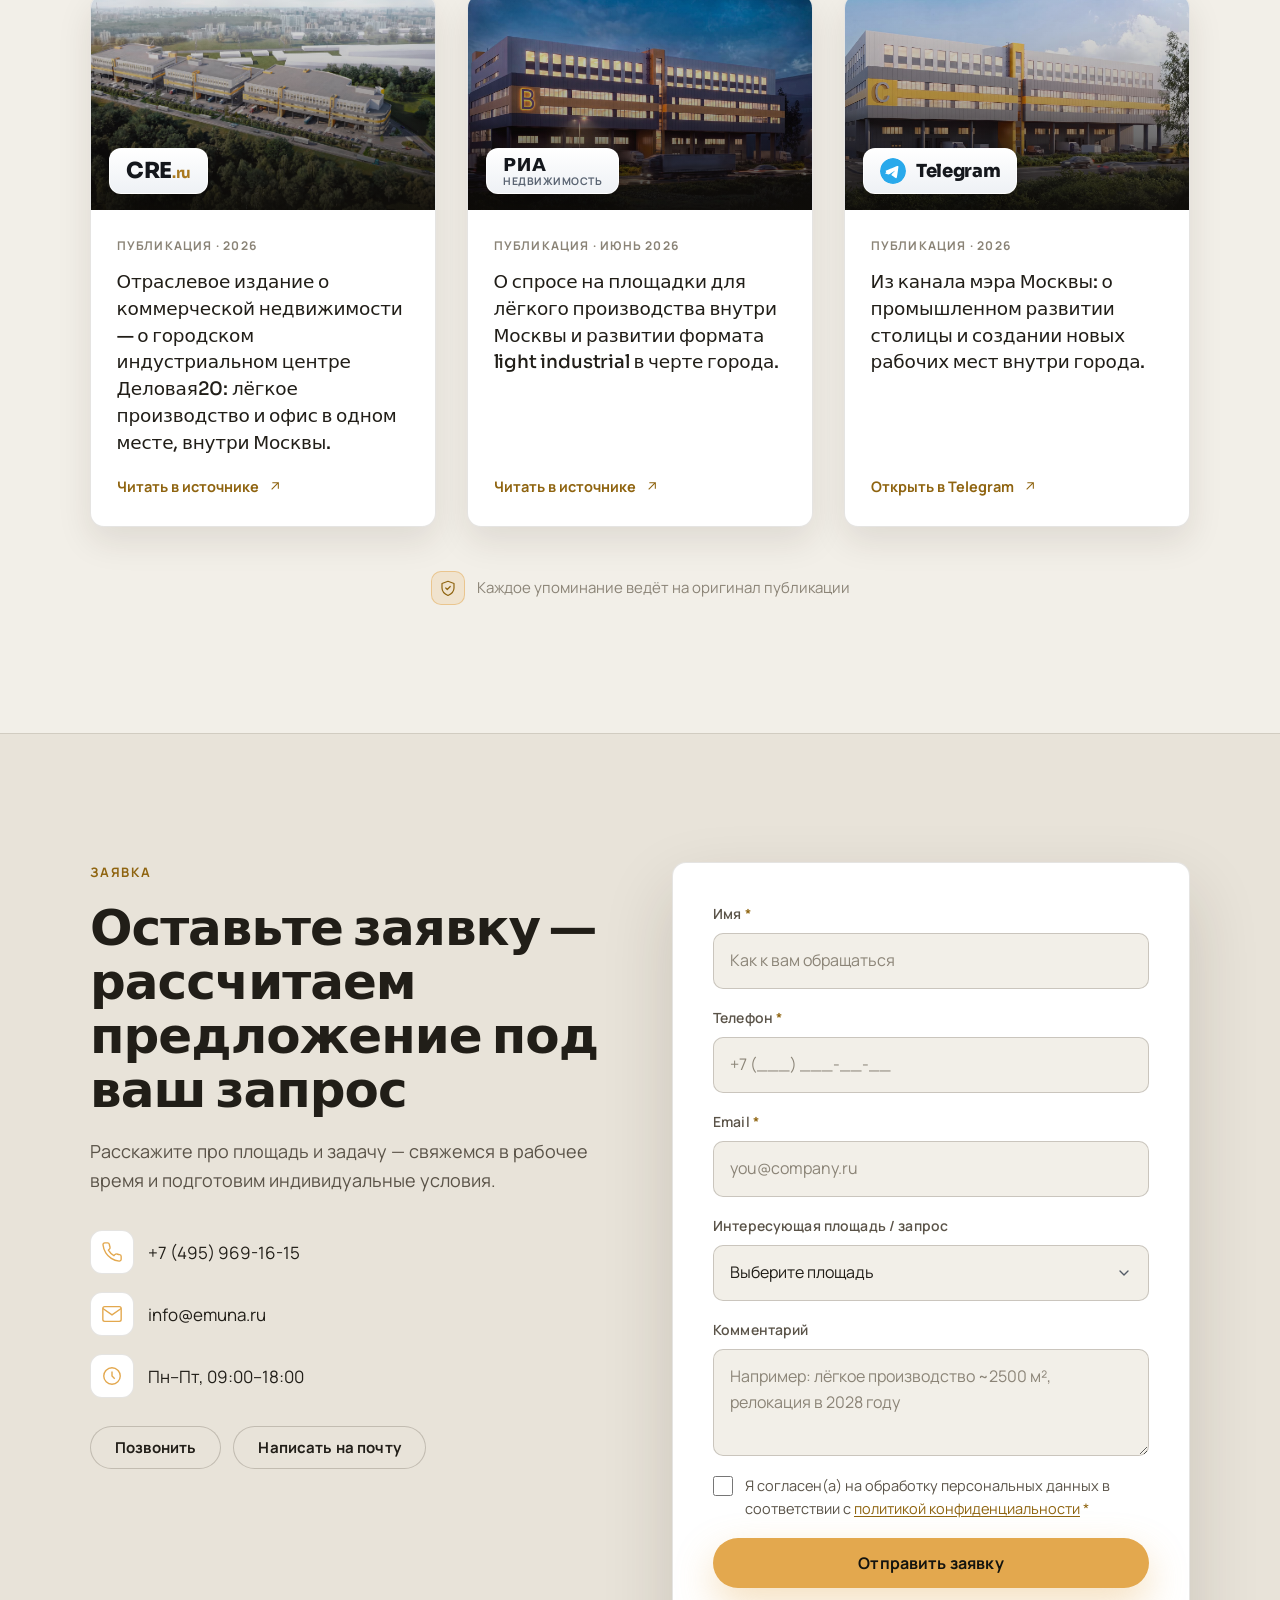
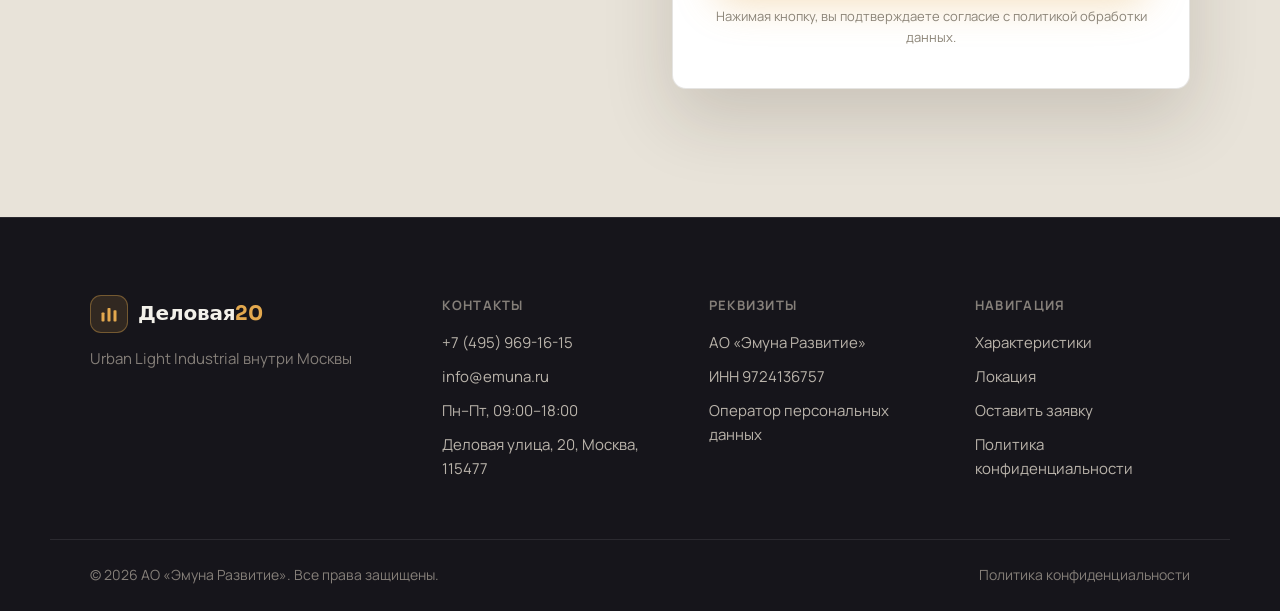
==== commit 52d72901: "Чёрное премиум-меню, баннер «О компании», обложки новостей, интерактив цифр, фиксы - Шапка: премиаль" ====
--- a/index.html
+++ b/index.html
@@ -36,7 +36,7 @@
   <link rel="preconnect" href="https://fonts.gstatic.com" crossorigin />
   <link href="https://fonts.googleapis.com/css2?family=Manrope:wght@400;500;600;700;800&family=Sora:wght@500;600;700;800&display=swap" rel="stylesheet" />
 
-  <link rel="stylesheet" href="styles.css" />
+  <link rel="stylesheet" href="styles.css?v=2" />
   <!-- Ускоряем LCP: заранее грузим фон первого экрана -->
   <link rel="preload" as="image" href="images/hero-night.jpg" fetchpriority="high" />
 
@@ -113,7 +113,6 @@
       </a>
 
       <nav class="nav" aria-label="Основная навигация">
-        <a href="#format">Формат</a>
         <a href="#specs">Характеристики</a>
         <a href="#location">Локация</a>
         <a href="#deal">Сделка</a>
@@ -134,7 +133,6 @@
     <!-- Мобильное меню -->
     <div class="mobile-menu" id="mobile-menu" data-mobile-menu hidden>
       <nav aria-label="Мобильная навигация">
-        <a href="#format">Формат</a>
         <a href="#specs">Характеристики</a>
         <a href="#location">Локация</a>
         <a href="#deal">Форматы сделки</a>
@@ -201,48 +199,6 @@
             <dd><span class="num" data-count data-target="8">0</span>+ млрд ₽</dd>
           </div>
         </dl>
-      </div>
-    </section>
-
-    <!-- ============ 2. О ФОРМАТЕ ============ -->
-    <section class="section" id="format" aria-labelledby="format-title">
-      <div class="container">
-        <div class="format__head">
-          <div class="reveal">
-            <p class="eyebrow">Новый формат недвижимости</p>
-            <h2 class="section__title" id="format-title">Что такое Urban&nbsp;Light&nbsp;Industrial</h2>
-          </div>
-          <p class="section__lead reveal">
-            Лёгкое производство, офисные и представительские пространства в одном месте —
-            в сформированной городской среде, а не в полях за городом.
-          </p>
-        </div>
-
-        <div class="format__grid">
-          <article class="fcard reveal">
-            <div class="fcard__icon" aria-hidden="true">
-              <svg viewBox="0 0 24 24" fill="none" stroke="currentColor" stroke-width="1.5"><path d="M3 21h18M5 21V8l6-4 6 4v13M9 21v-5h6v5M9 11h.01M15 11h.01"/></svg>
-            </div>
-            <h3>Производство + офис</h3>
-            <p>Гибкие пространства, совмещающие лёгкое производство и представительские зоны в одном здании.</p>
-          </article>
-
-          <article class="fcard reveal">
-            <div class="fcard__icon" aria-hidden="true">
-              <svg viewBox="0 0 24 24" fill="none" stroke="currentColor" stroke-width="1.5"><circle cx="12" cy="12" r="9"/><path d="M12 3v18M3 12h18"/></svg>
-            </div>
-            <h3>Внутри города</h3>
-            <p>Доступ к метро и основным транспортным артериям. Персонал добирается без поездок за МКАД.</p>
-          </article>
-
-          <article class="fcard reveal">
-            <div class="fcard__icon" aria-hidden="true">
-              <svg viewBox="0 0 24 24" fill="none" stroke="currentColor" stroke-width="1.5"><path d="M16 21v-2a4 4 0 0 0-4-4H6a4 4 0 0 0-4 4v2M9 11a4 4 0 1 0 0-8 4 4 0 0 0 0 8ZM22 21v-2a4 4 0 0 0-3-3.87M16 3.13a4 4 0 0 1 0 7.75"/></svg>
-            </div>
-            <h3>Для малого и среднего бизнеса</h3>
-            <p>Создан для компаний, которым нужна современная городская площадка под лёгкое производство.</p>
-          </article>
-        </div>
       </div>
     </section>
 
@@ -539,49 +495,42 @@
     </section>
 
     <!-- ============ 7. О КОМПАНИИ ============ -->
-    <section class="section section--alt" id="company" aria-labelledby="company-title">
-      <div class="container">
-        <div class="company__grid company__grid--media">
-          <div class="company__lead reveal">
-            <p class="eyebrow">О компании</p>
-            <h2 class="section__title" id="company-title">АО «Эмуна&nbsp;Развитие»</h2>
-            <p class="company__text">
-              Многопрофильный инвестиционный холдинг, управляющий активами в сфере недвижимости.
-              Компания структурирует сделки, привлекает финансирование и управляет собственными
-              девелоперскими проектами.
-            </p>
-            <p class="company__text">
-              Портфель включает мультиформатные решения для бизнеса любого масштаба: от гибких
-              пространств Light Industrial, совмещающих производство и офисы, до индивидуальных
-              зданий под техническое задание клиента. Объекты «Эмуны», такие как промышленные
-              парки, отличаются продуманной логистикой, близостью к транспортным артериям и
-              мощной инженерной инфраструктурой. Компания инвестирует в социальные инициативы
-              и укрепляет экономику Москвы, создавая новые рабочие места.
-            </p>
-            <ul class="company__facts">
-            <li>
-              <span class="company__fact-ico" aria-hidden="true"><svg viewBox="0 0 24 24" fill="none" stroke="currentColor" stroke-width="1.5"><path d="M3 21h18M6 21V7l6-4 6 4v14M10 12h4M10 16h4"/></svg></span>
-              Собственные девелоперские проекты
-            </li>
-            <li>
-              <span class="company__fact-ico" aria-hidden="true"><svg viewBox="0 0 24 24" fill="none" stroke="currentColor" stroke-width="1.5"><path d="M3 3v18h18M7 14l4-4 3 3 5-6"/></svg></span>
-              Структурирование сделок и финансирование
-            </li>
-            <li>
-              <span class="company__fact-ico" aria-hidden="true"><svg viewBox="0 0 24 24" fill="none" stroke="currentColor" stroke-width="1.5"><path d="M12 2 4 6v6c0 5 3.5 8 8 10 4.5-2 8-5 8-10V6l-8-4Z"/></svg></span>
-              Промышленные парки с сильной инженерией
-            </li>
-            <li>
-              <span class="company__fact-ico" aria-hidden="true"><svg viewBox="0 0 24 24" fill="none" stroke="currentColor" stroke-width="1.5"><path d="M20.8 4.6a5.5 5.5 0 0 0-7.8 0L12 5.7l-1-1.1a5.5 5.5 0 1 0-7.8 7.8L12 21l8.8-8.6a5.5 5.5 0 0 0 0-7.8Z"/></svg></span>
-              Социальные инициативы и рабочие места
-            </li>
-            </ul>
-          </div>
-
-          <div class="company__media reveal">
-            <img src="images/company-day.jpg" alt="Дневной рендер корпуса С комплекса Деловая20" loading="lazy" />
-          </div>
-        </div>
+    <!-- MEDIA: фоновый рендер (ночной вид корпуса А) -->
+    <section class="company-band theme-dark" id="company" aria-labelledby="company-title">
+      <img class="company-band__img" src="images/company-bg.jpg" alt="" />
+      <div class="company-band__scrim" aria-hidden="true"></div>
+      <div class="container company-band__inner">
+        <p class="eyebrow reveal">О компании</p>
+        <h2 class="section__title reveal" id="company-title">АО «Эмуна&nbsp;Развитие»</h2>
+        <p class="company-band__text reveal">
+          Многопрофильный инвестиционный холдинг, управляющий активами в сфере недвижимости.
+          Структурирует сделки, привлекает финансирование и управляет собственными
+          девелоперскими проектами.
+        </p>
+        <p class="company-band__text reveal">
+          Портфель включает мультиформатные решения для бизнеса любого масштаба — от гибких
+          пространств Light Industrial до индивидуальных зданий под техническое задание клиента.
+          Промышленные парки «Эмуны» отличаются продуманной логистикой, близостью к транспортным
+          артериям и мощной инженерной инфраструктурой.
+        </p>
+        <ul class="company-band__facts reveal">
+          <li>
+            <span class="company-band__ico" aria-hidden="true"><svg viewBox="0 0 24 24" fill="none" stroke="currentColor" stroke-width="1.5"><path d="M3 21h18M6 21V7l6-4 6 4v14M10 12h4M10 16h4"/></svg></span>
+            Собственные девелоперские проекты
+          </li>
+          <li>
+            <span class="company-band__ico" aria-hidden="true"><svg viewBox="0 0 24 24" fill="none" stroke="currentColor" stroke-width="1.5"><path d="M3 3v18h18M7 14l4-4 3 3 5-6"/></svg></span>
+            Структурирование сделок и финансирование
+          </li>
+          <li>
+            <span class="company-band__ico" aria-hidden="true"><svg viewBox="0 0 24 24" fill="none" stroke="currentColor" stroke-width="1.5"><path d="M12 2 4 6v6c0 5 3.5 8 8 10 4.5-2 8-5 8-10V6l-8-4Z"/></svg></span>
+            Промышленные парки с сильной инженерией
+          </li>
+          <li>
+            <span class="company-band__ico" aria-hidden="true"><svg viewBox="0 0 24 24" fill="none" stroke="currentColor" stroke-width="1.5"><path d="M20.8 4.6a5.5 5.5 0 0 0-7.8 0L12 5.7l-1-1.1a5.5 5.5 0 1 0-7.8 7.8L12 21l8.8-8.6a5.5 5.5 0 0 0 0-7.8Z"/></svg></span>
+            Социальные инициативы и рабочие места
+          </li>
+        </ul>
       </div>
     </section>
 
@@ -598,68 +547,80 @@
           <!-- CRE.ru -->
           <a class="news-card reveal" href="https://cre.ru/news/101955" target="_blank" rel="noopener"
              aria-label="Публикация о проекте Деловая20 на CRE.ru — открыть оригинал в новой вкладке">
-            <span class="news-card__quote-mark" aria-hidden="true">&ldquo;</span>
-            <span class="news-card__badge">
-              <span class="wordmark wordmark--cre" aria-hidden="true">
-                <span class="wordmark__main">CRE</span><span class="wordmark__tld">.ru</span>
-              </span>
-            </span>
-            <span class="news-card__kicker">Публикация · 2026</span>
-            <span class="news-card__quote">
-              Отраслевое издание о коммерческой недвижимости — о городском индустриальном
-              центре Деловая20: лёгкое производство и офис в одном месте, внутри Москвы.
-            </span>
-            <span class="news-card__more">
-              Читать в источнике
-              <svg viewBox="0 0 24 24" fill="none" stroke="currentColor" stroke-width="1.6" aria-hidden="true"><path d="M7 17 17 7M8 7h9v9"/></svg>
-            </span>
+            <div class="news-card__cover">
+              <img src="images/aerial-day.jpg" alt="" loading="lazy" />
+              <span class="news-card__badge">
+                <span class="wordmark wordmark--cre" aria-hidden="true">
+                  <span class="wordmark__main">CRE</span><span class="wordmark__tld">.ru</span>
+                </span>
+              </span>
+            </div>
+            <div class="news-card__body">
+              <span class="news-card__kicker">Публикация · 2026</span>
+              <span class="news-card__quote">
+                Отраслевое издание о коммерческой недвижимости — о городском индустриальном
+                центре Деловая20: лёгкое производство и офис в одном месте, внутри Москвы.
+              </span>
+              <span class="news-card__more">
+                Читать в источнике
+                <svg viewBox="0 0 24 24" fill="none" stroke="currentColor" stroke-width="1.6" aria-hidden="true"><path d="M7 17 17 7M8 7h9v9"/></svg>
+              </span>
+            </div>
           </a>
 
           <!-- РИА Недвижимость -->
           <a class="news-card reveal" href="https://realty.ria.ru/20260628/moskva-2101307599.html" target="_blank" rel="noopener"
              aria-label="Материал РИА Недвижимость о развитии индустриальной недвижимости в Москве — открыть оригинал в новой вкладке">
-            <span class="news-card__quote-mark" aria-hidden="true">&ldquo;</span>
-            <span class="news-card__badge">
-              <span class="wordmark wordmark--ria" aria-hidden="true">
-                <span class="wordmark__main">РИА</span>
-                <span class="wordmark__sub">Недвижимость</span>
-              </span>
-            </span>
-            <span class="news-card__kicker">Публикация · июнь 2026</span>
-            <span class="news-card__quote">
-              О спросе на площадки для лёгкого производства внутри Москвы и развитии
-              формата light industrial в черте города.
-            </span>
-            <span class="news-card__more">
-              Читать в источнике
-              <svg viewBox="0 0 24 24" fill="none" stroke="currentColor" stroke-width="1.6" aria-hidden="true"><path d="M7 17 17 7M8 7h9v9"/></svg>
-            </span>
+            <div class="news-card__cover">
+              <img src="images/night-b.jpg" alt="" loading="lazy" />
+              <span class="news-card__badge">
+                <span class="wordmark wordmark--ria" aria-hidden="true">
+                  <span class="wordmark__main">РИА</span>
+                  <span class="wordmark__sub">Недвижимость</span>
+                </span>
+              </span>
+            </div>
+            <div class="news-card__body">
+              <span class="news-card__kicker">Публикация · июнь 2026</span>
+              <span class="news-card__quote">
+                О спросе на площадки для лёгкого производства внутри Москвы и развитии
+                формата light industrial в черте города.
+              </span>
+              <span class="news-card__more">
+                Читать в источнике
+                <svg viewBox="0 0 24 24" fill="none" stroke="currentColor" stroke-width="1.6" aria-hidden="true"><path d="M7 17 17 7M8 7h9v9"/></svg>
+              </span>
+            </div>
           </a>
 
           <!-- Telegram · мэр Москвы -->
           <a class="news-card reveal" href="https://t.me/mos_sobyanin/20523" target="_blank" rel="noopener"
              aria-label="Пост в Telegram-канале мэра Москвы о промышленном развитии столицы — открыть оригинал в новой вкладке">
-            <span class="news-card__quote-mark" aria-hidden="true">&ldquo;</span>
-            <span class="news-card__badge">
-              <span class="news-card__badge-ico" aria-hidden="true">
-                <svg class="tg-glyph" viewBox="0 0 240 240" width="26" height="26">
-                  <circle cx="120" cy="120" r="120" fill="#29a9eb"/>
-                  <path fill="#fff" d="M52 118c34-15 57-25 68-29 33-14 39-16 44-16 1 0 3 0 5 2 1 1 1 3 1 4 0 1 0 3-.2 5-2 20-9 68-13 90-1 9-4 12-7 12-6 1-11-4-17-8-9-6-14-10-23-16-10-7-3-11 2-17 1-2 27-25 27-27 0-.3-.1-.6-.3-.8-.3-.2-.7-.1-1 0-.4.1-16 10-47 30-4 3-8 4-12 4-4 0-11-2-17-4-7-2-13-3-12-7 0-2 3-4 9-6Z"/>
-                </svg>
-              </span>
-              <span class="wordmark wordmark--tg" aria-hidden="true">
-                <span class="wordmark__main">Telegram</span>
-              </span>
-            </span>
-            <span class="news-card__kicker">Публикация · 2026</span>
-            <span class="news-card__quote">
-              Из канала мэра Москвы: о промышленном развитии столицы и создании
-              новых рабочих мест внутри города.
-            </span>
-            <span class="news-card__more">
-              Открыть в Telegram
-              <svg viewBox="0 0 24 24" fill="none" stroke="currentColor" stroke-width="1.6" aria-hidden="true"><path d="M7 17 17 7M8 7h9v9"/></svg>
-            </span>
+            <div class="news-card__cover">
+              <img src="images/side-c.jpg" alt="" loading="lazy" />
+              <span class="news-card__badge">
+                <span class="news-card__badge-ico" aria-hidden="true">
+                  <svg class="tg-glyph" viewBox="0 0 240 240" width="26" height="26">
+                    <circle cx="120" cy="120" r="120" fill="#29a9eb"/>
+                    <path fill="#fff" d="M52 118c34-15 57-25 68-29 33-14 39-16 44-16 1 0 3 0 5 2 1 1 1 3 1 4 0 1 0 3-.2 5-2 20-9 68-13 90-1 9-4 12-7 12-6 1-11-4-17-8-9-6-14-10-23-16-10-7-3-11 2-17 1-2 27-25 27-27 0-.3-.1-.6-.3-.8-.3-.2-.7-.1-1 0-.4.1-16 10-47 30-4 3-8 4-12 4-4 0-11-2-17-4-7-2-13-3-12-7 0-2 3-4 9-6Z"/>
+                  </svg>
+                </span>
+                <span class="wordmark wordmark--tg" aria-hidden="true">
+                  <span class="wordmark__main">Telegram</span>
+                </span>
+              </span>
+            </div>
+            <div class="news-card__body">
+              <span class="news-card__kicker">Публикация · 2026</span>
+              <span class="news-card__quote">
+                Из канала мэра Москвы: о промышленном развитии столицы и создании
+                новых рабочих мест внутри города.
+              </span>
+              <span class="news-card__more">
+                Открыть в Telegram
+                <svg viewBox="0 0 24 24" fill="none" stroke="currentColor" stroke-width="1.6" aria-hidden="true"><path d="M7 17 17 7M8 7h9v9"/></svg>
+              </span>
+            </div>
           </a>
 
         </div>
@@ -812,7 +773,6 @@
 
       <div class="footer__col">
         <h4>Навигация</h4>
-        <a href="#format">Формат</a>
         <a href="#specs">Характеристики</a>
         <a href="#location">Локация</a>
         <a href="#form">Оставить заявку</a>
@@ -835,6 +795,6 @@
     <span class="lightbox__hint">Клик вне изображения или Esc — закрыть</span>
   </div>
 
-  <script src="script.js" defer></script>
+  <script src="script.js?v=2" defer></script>
 </body>
 </html>
--- a/styles.css
+++ b/styles.css
@@ -216,45 +216,30 @@
 }
 .btn--ghost:active { transform: translateY(0) scale(.985); }
 
-/* ---------- header (адаптивный: прозрачный над героем → айвори при скролле) ---------- */
+/* ---------- header (премиальная тёмная панель) ---------- */
 .site-header {
   position: sticky;
   top: 0;
   z-index: 100;
-  background: transparent;
-  border-bottom: 1px solid transparent;
-  transition: background .3s var(--ease), border-color .3s var(--ease);
-}
-/* тёмный скрим сверху — гарантирует читаемость светлого лого над героем */
-.site-header::before {
-  content: "";
-  position: absolute; inset: 0;
-  background: linear-gradient(180deg, rgba(0, 0, 0, .4), rgba(0, 0, 0, 0));
-  opacity: 1;
-  transition: opacity .3s var(--ease);
-  pointer-events: none;
+  background: rgba(17, 15, 11, .68);
+  backdrop-filter: blur(20px) saturate(150%);
+  -webkit-backdrop-filter: blur(20px) saturate(150%);
+  border-bottom: 1px solid rgba(255, 255, 255, .07);
+  transition: background .35s var(--ease), border-color .35s var(--ease);
 }
 .site-header[data-scrolled] {
-  background: rgba(242, 239, 232, .86);
-  backdrop-filter: blur(14px) saturate(150%);
-  -webkit-backdrop-filter: blur(14px) saturate(150%);
-  border-bottom-color: var(--line);
-}
-.site-header[data-scrolled]::before { opacity: 0; }
-/* --- над героем (по умолчанию): светлый контент --- */
+  background: rgba(14, 12, 8, .92);
+  border-bottom-color: rgba(255, 255, 255, .1);
+}
 .site-header .brand__name { color: #fff; }
-.site-header .nav a { color: rgba(255, 255, 255, .76); }
-.site-header .nav a:hover { color: #fff; background: rgba(255, 255, 255, .12); }
-.site-header .phone-link { color: rgba(255, 255, 255, .85); }
-.site-header .burger { border-color: rgba(255, 255, 255, .4); }
+.site-header .brand__accent { color: var(--accent); }
+.site-header .brand__mark { background: rgba(227, 168, 78, .16); border-color: rgba(227, 168, 78, .45); }
+.site-header .nav a { color: rgba(255, 255, 255, .68); }
+.site-header .nav a:hover { color: #fff; background: rgba(255, 255, 255, .09); }
+.site-header .phone-link { color: rgba(255, 255, 255, .82); }
+.site-header .phone-link:hover { color: var(--accent-hi); }
+.site-header .burger { border-color: rgba(255, 255, 255, .28); }
 .site-header .burger span { background: #fff; }
-/* --- при скролле: тёмный контент на белом --- */
-.site-header[data-scrolled] .brand__name { color: var(--text); }
-.site-header[data-scrolled] .nav a { color: var(--text-muted); }
-.site-header[data-scrolled] .nav a:hover { color: var(--text); background: rgba(20, 26, 36, .06); }
-.site-header[data-scrolled] .phone-link { color: var(--text-muted); }
-.site-header[data-scrolled] .burger { border-color: var(--line-strong); }
-.site-header[data-scrolled] .burger span { background: var(--text); }
 .header__inner {
   position: relative;
   z-index: 1;
@@ -337,19 +322,21 @@
 .mobile-menu {
   position: relative;
   z-index: 1;
-  border-top: 1px solid var(--line);
-  background: var(--bg);
+  border-top: 1px solid rgba(255, 255, 255, .08);
+  background: rgba(14, 12, 8, .98);
+  backdrop-filter: blur(20px) saturate(150%);
+  -webkit-backdrop-filter: blur(20px) saturate(150%);
   padding: 18px clamp(20px, 5vw, 40px) 28px;
 }
 .mobile-menu nav { display: flex; flex-direction: column; }
 .mobile-menu nav a {
   padding: 14px 4px;
-  border-bottom: 1px solid var(--line);
-  color: var(--text-muted);
+  border-bottom: 1px solid rgba(255, 255, 255, .08);
+  color: rgba(255, 255, 255, .8);
   font-size: 17px;
   font-weight: 500;
 }
-.mobile-menu nav a:hover { color: var(--text); }
+.mobile-menu nav a:hover { color: #fff; }
 .mobile-menu__cta {
   display: grid;
   gap: 12px;
@@ -493,7 +480,7 @@
 }
 .fcard p { color: var(--text-muted); font-size: 16px; }
 
-/* ---------- proud numbers band ---------- */
+/* ---------- proud numbers band (интерактивная) ---------- */
 .proud__band {
   display: grid;
   grid-template-columns: repeat(5, 1fr);
@@ -502,16 +489,29 @@
   border-radius: var(--radius);
   overflow: hidden;
   background: var(--surface);
+  box-shadow: var(--shadow-sm);
 }
 .proud__item {
-  padding: clamp(24px, 3vw, 40px) 20px;
+  position: relative;
+  padding: clamp(26px, 3vw, 44px) 20px;
   text-align: center;
   border-right: 1px solid var(--line);
   display: flex;
   flex-direction: column;
   gap: 4px;
+  transition: background .35s var(--ease);
+}
+.proud__item::before {
+  content: "";
+  position: absolute; top: 0; left: 50%;
+  width: 0; height: 3px;
+  transform: translateX(-50%);
+  background: linear-gradient(90deg, var(--accent), var(--accent-hi));
+  transition: width .4s var(--ease);
 }
 .proud__item:last-child { border-right: none; }
+.proud__item:hover { background: var(--accent-soft); }
+.proud__item:hover::before { width: 100%; }
 .proud__num {
   font-family: var(--font-display);
   font-weight: 800;
@@ -519,7 +519,9 @@
   line-height: 1;
   letter-spacing: -.03em;
   color: var(--num);
-}
+  transition: transform .4s var(--ease), color .3s var(--ease);
+}
+.proud__item:hover .proud__num { color: var(--accent-strong); transform: scale(1.09); }
 .proud__unit {
   font-family: var(--font-display);
   font-weight: 600;
@@ -883,49 +885,127 @@
 }
 .company__media img { width: 100%; height: 100%; object-fit: cover; }
 
+/* ---------- company band (полноэкранный баннер с текстом поверх рендера) ---------- */
+.company-band {
+  position: relative;
+  overflow: hidden;
+  display: flex;
+  align-items: center;
+  min-height: clamp(620px, 92vh, 880px);
+  border-top: 1px solid var(--line);
+}
+.company-band__img {
+  position: absolute; inset: 0;
+  width: 100%; height: 100%;
+  object-fit: cover;
+  object-position: center;
+}
+.company-band__scrim {
+  position: absolute; inset: 0;
+  background:
+    linear-gradient(95deg, rgba(10, 9, 7, .95) 0%, rgba(10, 9, 7, .84) 32%, rgba(10, 9, 7, .46) 62%, rgba(10, 9, 7, .2) 100%),
+    linear-gradient(0deg, rgba(10, 9, 7, .6) 0%, rgba(10, 9, 7, 0) 42%);
+}
+.company-band__inner {
+  position: relative;
+  z-index: 2;
+  width: 100%;
+  padding-block: clamp(64px, 9vw, 120px);
+}
+.company-band__text {
+  color: var(--text-muted);
+  max-width: 58ch;
+  margin-top: 18px;
+  font-size: clamp(15px, 1.5vw, 18px);
+  line-height: 1.6;
+}
+.company-band__facts {
+  display: grid;
+  grid-template-columns: 1fr 1fr;
+  gap: 12px;
+  margin-top: 34px;
+  max-width: 760px;
+}
+.company-band__facts li {
+  display: flex;
+  align-items: center;
+  gap: 14px;
+  padding: 16px 18px;
+  background: rgba(255, 255, 255, .05);
+  border: 1px solid rgba(255, 255, 255, .1);
+  border-radius: 12px;
+  backdrop-filter: blur(10px);
+  -webkit-backdrop-filter: blur(10px);
+  color: var(--text);
+  font-weight: 500;
+  font-size: 15px;
+  transition: transform .3s var(--ease), background .3s var(--ease), border-color .3s var(--ease);
+}
+.company-band__facts li:hover {
+  transform: translateY(-3px);
+  background: rgba(255, 255, 255, .09);
+  border-color: var(--accent-line);
+}
+.company-band__ico {
+  flex: none;
+  width: 42px; height: 42px;
+  display: grid; place-items: center;
+  border-radius: 11px;
+  background: var(--accent-soft);
+  border: 1px solid var(--accent-line);
+  color: var(--accent);
+}
+.company-band__ico svg { width: 22px; height: 22px; }
+@media (max-width: 700px) {
+  .company-band__facts { grid-template-columns: 1fr; }
+}
+
 /* ---------- news / СМИ о нас ---------- */
 .news__grid {
   display: grid;
   grid-template-columns: repeat(3, 1fr);
-  gap: var(--gap);
+  gap: clamp(20px, 2.4vw, 32px);
   margin-top: clamp(36px, 5vw, 56px);
 }
 .news-card {
-  position: relative;
   display: flex;
   flex-direction: column;
-  gap: 18px;
-  padding: 28px 26px 26px;
   background: var(--surface);
   border: 1px solid var(--line);
   border-radius: var(--radius);
-  min-height: 300px;
   overflow: hidden;
-  isolation: isolate;
   box-shadow: var(--shadow-sm);
-  transition: transform .3s var(--ease), border-color .3s var(--ease), box-shadow .3s var(--ease);
+  transition: transform .35s var(--ease), border-color .35s var(--ease), box-shadow .35s var(--ease);
 }
 .news-card:hover { transform: translateY(-6px); border-color: var(--accent-line); box-shadow: var(--shadow); }
 
-/* декоративная крупная кавычка */
-.news-card__quote-mark {
-  position: absolute; top: -14px; right: 14px; z-index: 0;
-  font-family: var(--font-display); font-weight: 800; font-size: 150px; line-height: 1;
-  color: var(--accent); opacity: .14;
-  pointer-events: none; user-select: none;
-  transition: opacity .3s var(--ease), transform .3s var(--ease);
-}
-.news-card:hover .news-card__quote-mark { opacity: .22; transform: translateY(2px); }
-
-/* плашка-бейдж источника */
+/* обложка: картинка + градиент */
+.news-card__cover {
+  position: relative;
+  aspect-ratio: 16 / 10;
+  overflow: hidden;
+}
+.news-card__cover img {
+  width: 100%; height: 100%;
+  object-fit: cover;
+  transition: transform .7s var(--ease);
+}
+.news-card:hover .news-card__cover img { transform: scale(1.07); }
+.news-card__cover::after {
+  content: "";
+  position: absolute; inset: 0;
+  background: linear-gradient(180deg, rgba(16, 14, 10, .08) 0%, rgba(16, 14, 10, .34) 50%, rgba(16, 14, 10, .86) 100%);
+}
+
+/* плашка-бейдж источника — поверх обложки снизу слева */
 .news-card__badge {
-  position: relative; z-index: 1; align-self: flex-start;
+  position: absolute; z-index: 1; left: 18px; bottom: 16px;
   display: inline-flex; align-items: center; gap: 10px;
   height: 46px; padding: 0 16px;
   border-radius: 12px;
   background: linear-gradient(180deg, #ffffff, #eef1f5);
-  border: 1px solid var(--line);
-  box-shadow: 0 6px 16px rgba(23, 29, 40, .10);
+  border: 1px solid rgba(255, 255, 255, .7);
+  box-shadow: 0 8px 22px rgba(0, 0, 0, .38);
   color: var(--accent-ink);
 }
 .news-card__badge-ico { display: grid; place-items: center; }
@@ -946,22 +1026,25 @@
 }
 .wordmark--tg .wordmark__main { font-size: 18px; color: #14171c; }
 
+/* тело карточки */
+.news-card__body {
+  display: flex; flex-direction: column; gap: 14px;
+  padding: clamp(22px, 2vw, 28px) clamp(22px, 2vw, 28px) clamp(24px, 2.2vw, 30px);
+  flex: 1;
+}
 .news-card__kicker {
-  position: relative; z-index: 1;
   font-size: 12px; font-weight: 700; letter-spacing: .1em; text-transform: uppercase;
   color: var(--text-dim);
 }
 .news-card__quote {
-  position: relative; z-index: 1;
   font-family: var(--font-display); font-weight: 500;
-  font-size: 17px; line-height: 1.42; letter-spacing: -.01em;
+  font-size: clamp(16px, 1.5vw, 18.5px); line-height: 1.45; letter-spacing: -.01em;
   color: var(--text); flex: 1;
 }
 .news-card__more {
-  position: relative; z-index: 1;
   display: inline-flex; align-items: center; gap: 8px; margin-top: 4px;
   font-weight: 700; font-size: 14.5px; color: var(--accent-strong);
-  transition: gap .2s var(--ease), color .2s var(--ease);
+  transition: gap .2s var(--ease);
 }
 .news-card__more svg { width: 16px; height: 16px; }
 .news-card:hover .news-card__more { gap: 12px; }
@@ -1443,8 +1526,10 @@
 }
 @keyframes lbFade { from { opacity: 0; } to { opacity: 1; } }
 .lightbox__img {
-  max-width: 100%; max-height: 100%;
+  max-width: calc(100vw - clamp(32px, 8vw, 104px));
+  max-height: calc(100dvh - clamp(32px, 8vw, 104px));
   width: auto; height: auto;
+  object-fit: contain;
   border-radius: var(--radius);
   box-shadow: 0 40px 120px rgba(0, 0, 0, .7);
   animation: lbZoom .35s var(--ease);
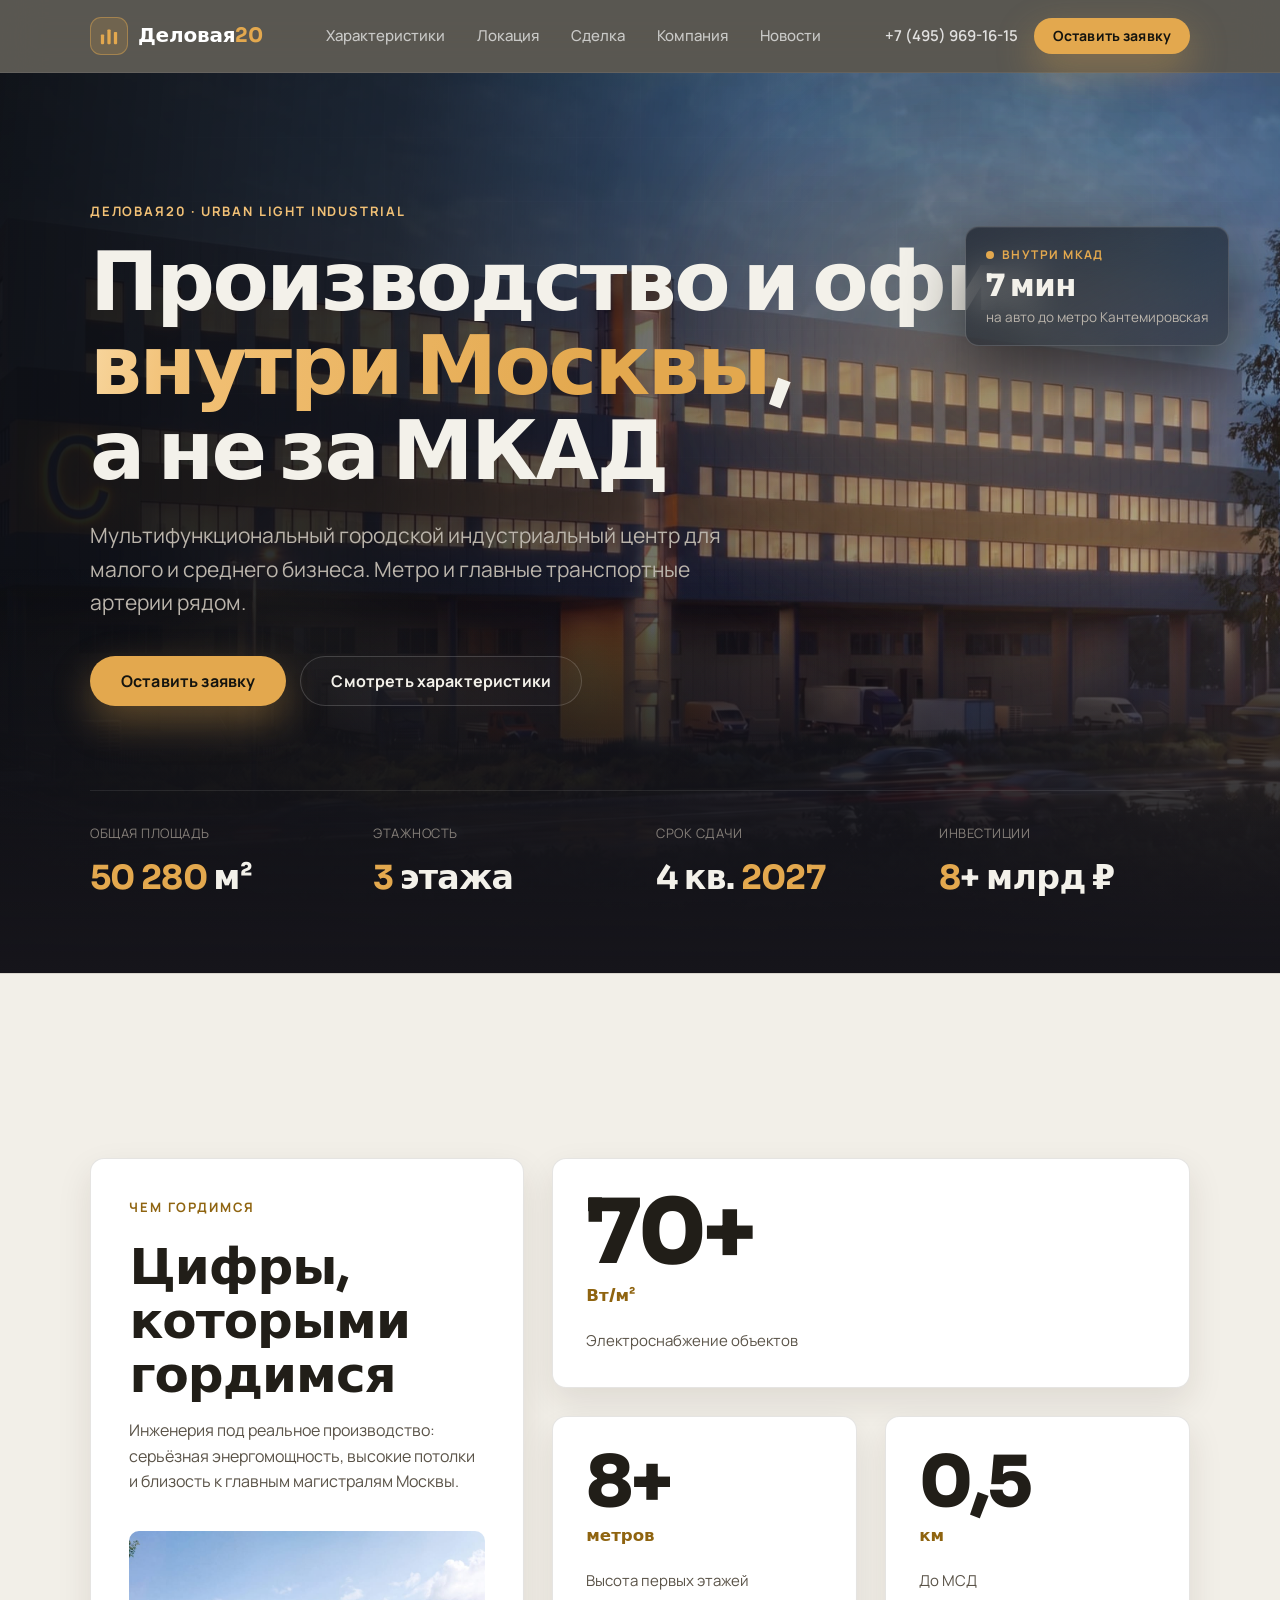
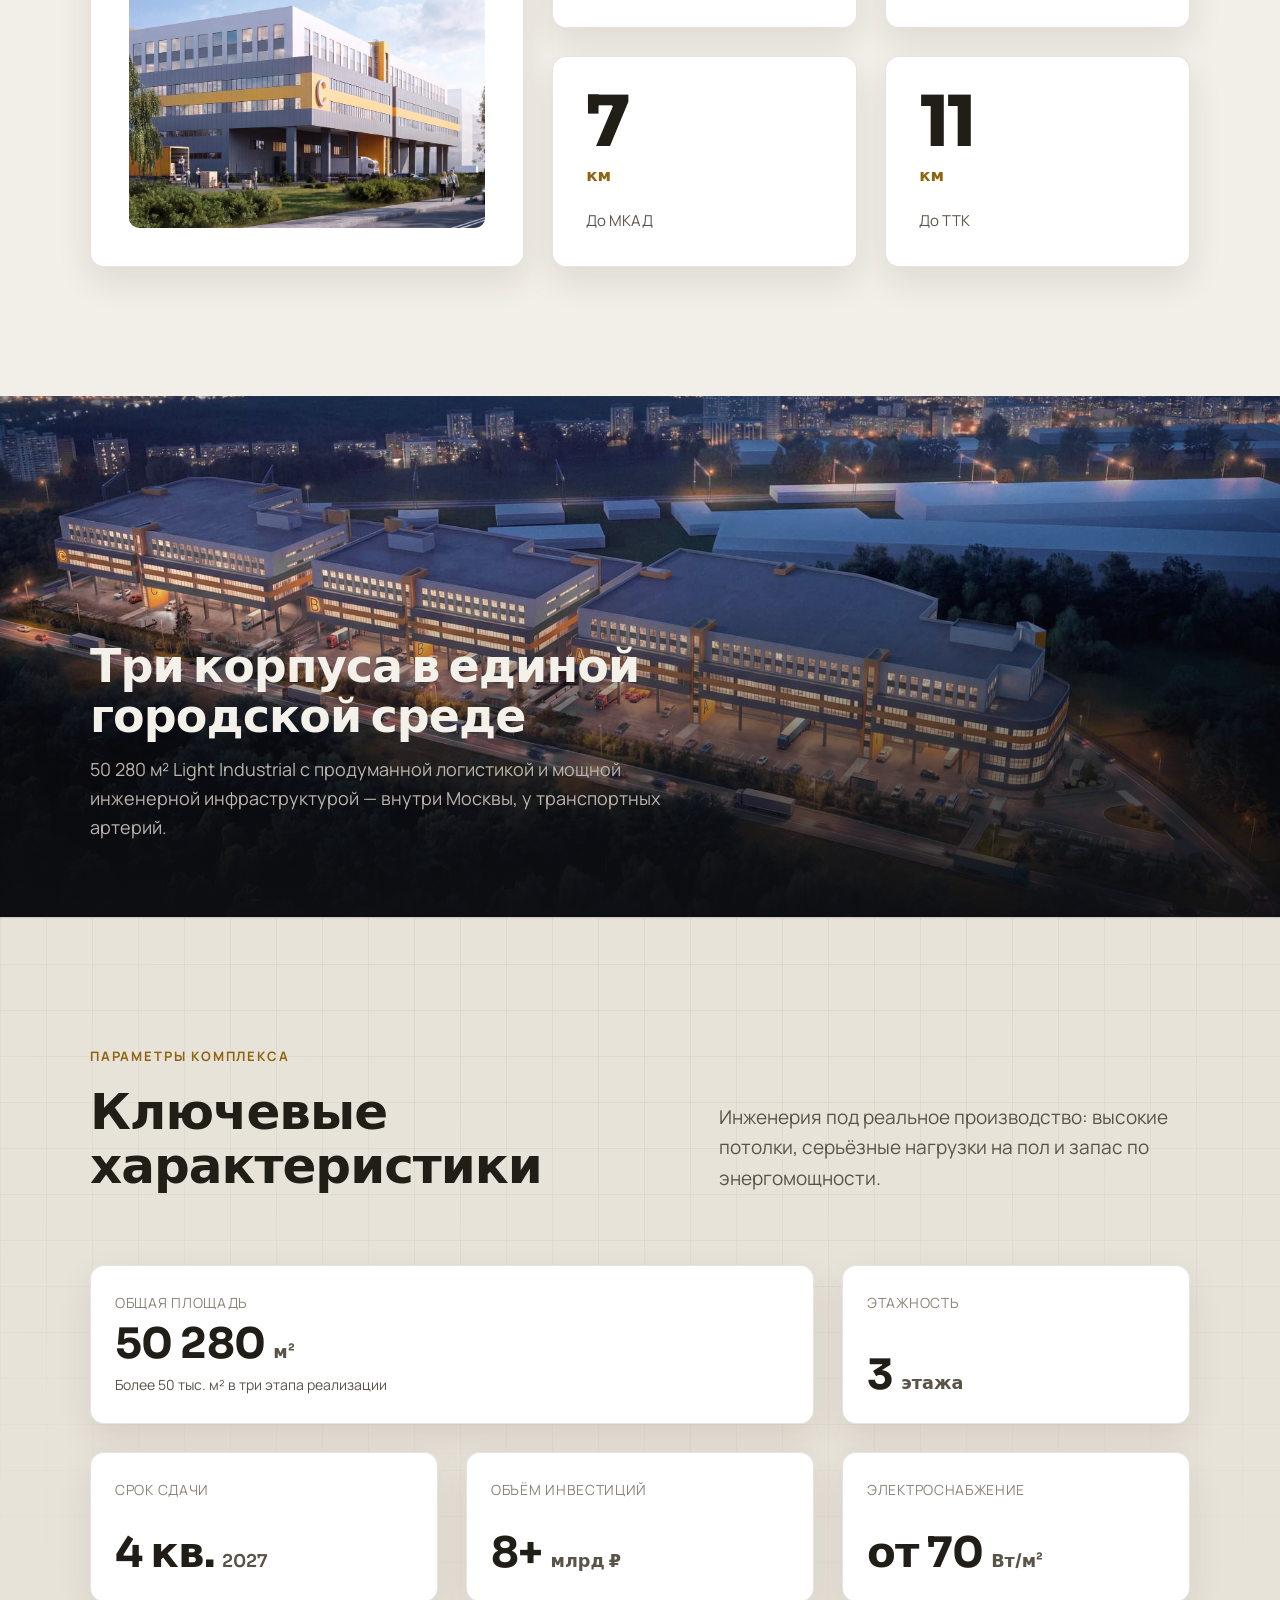
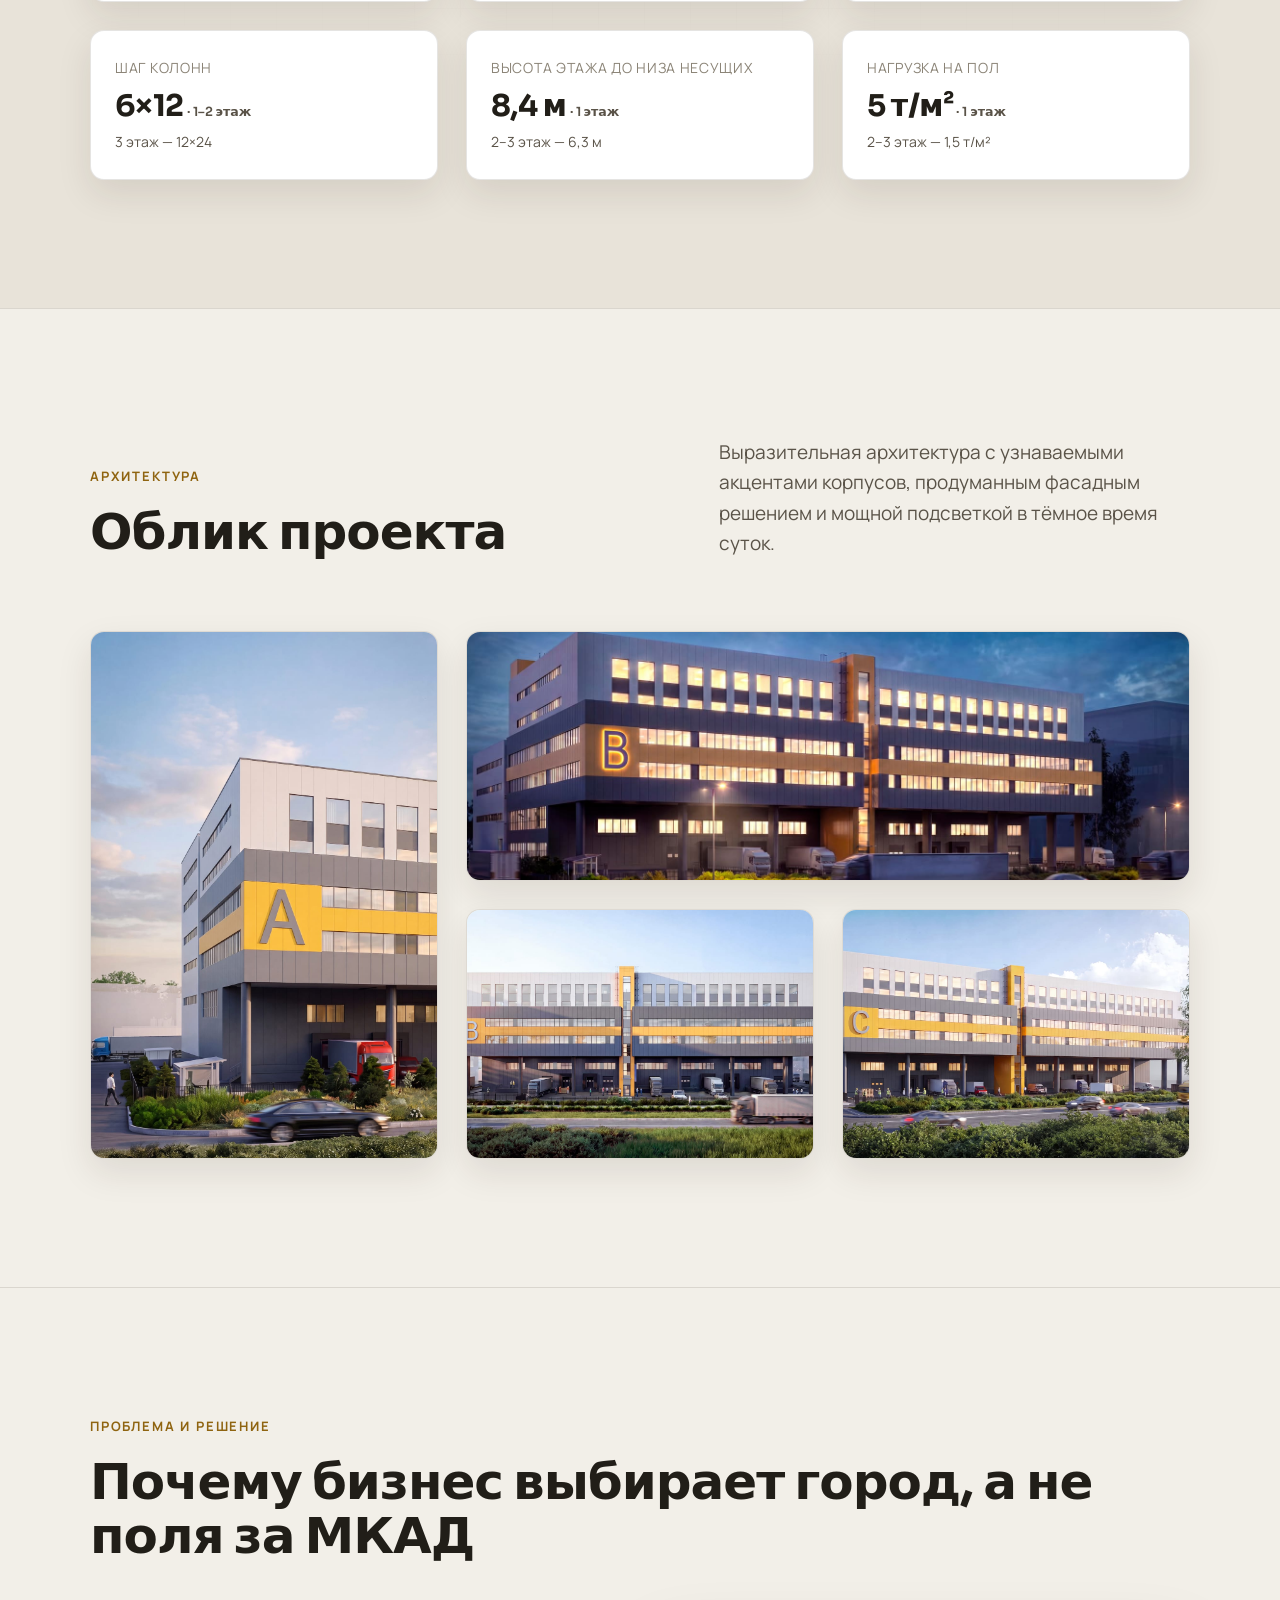
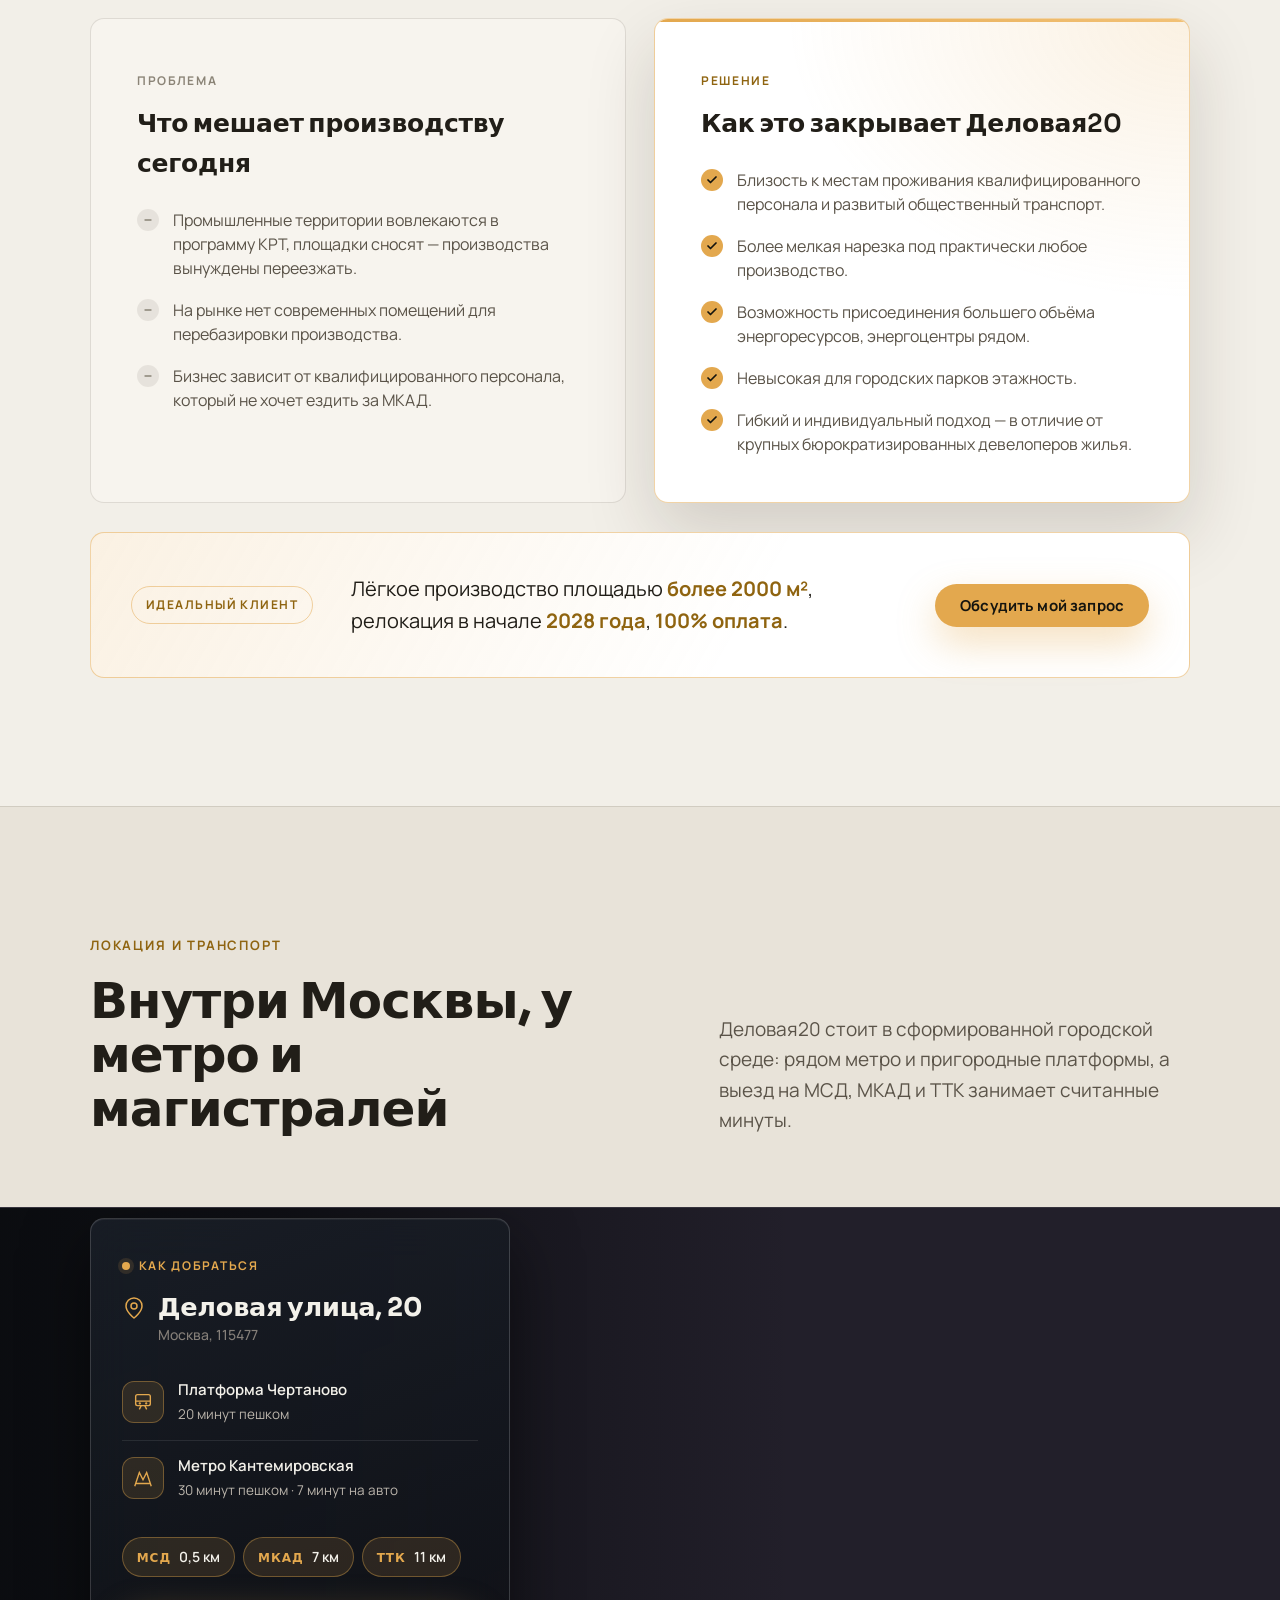
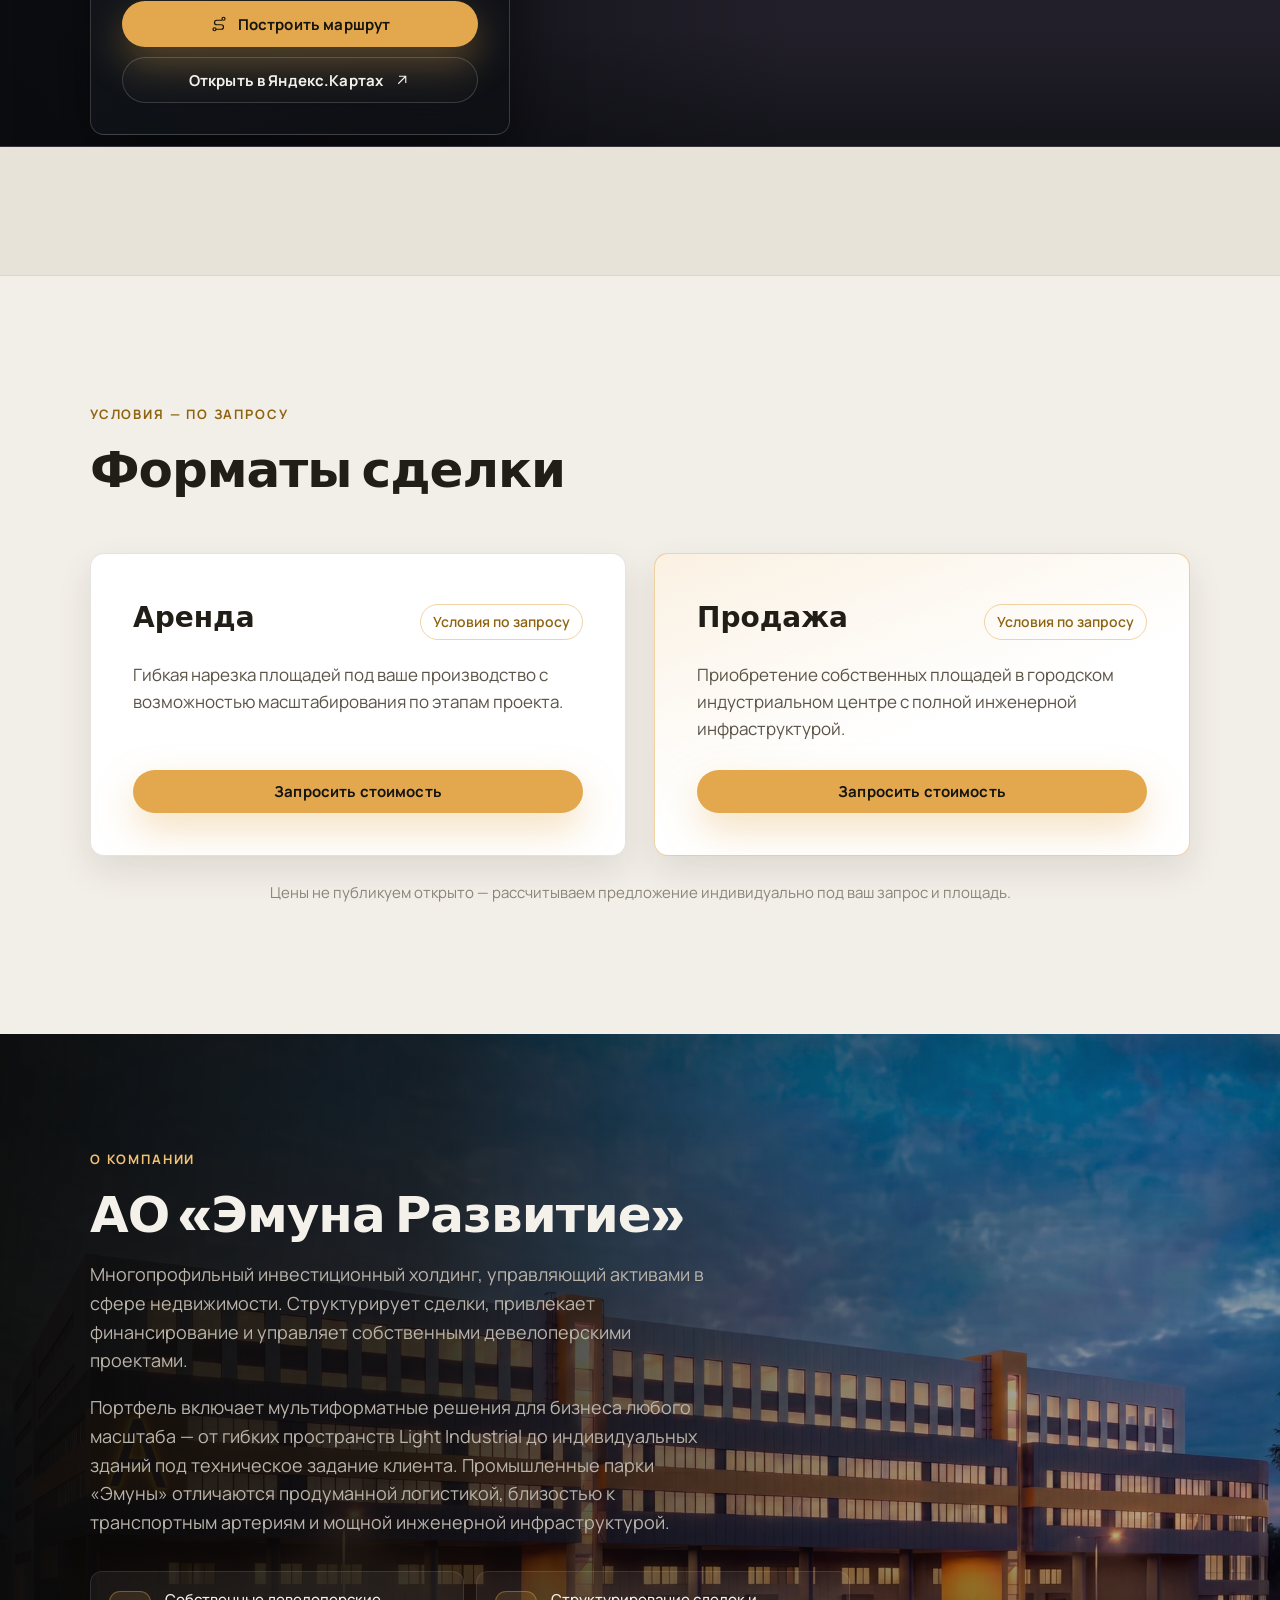
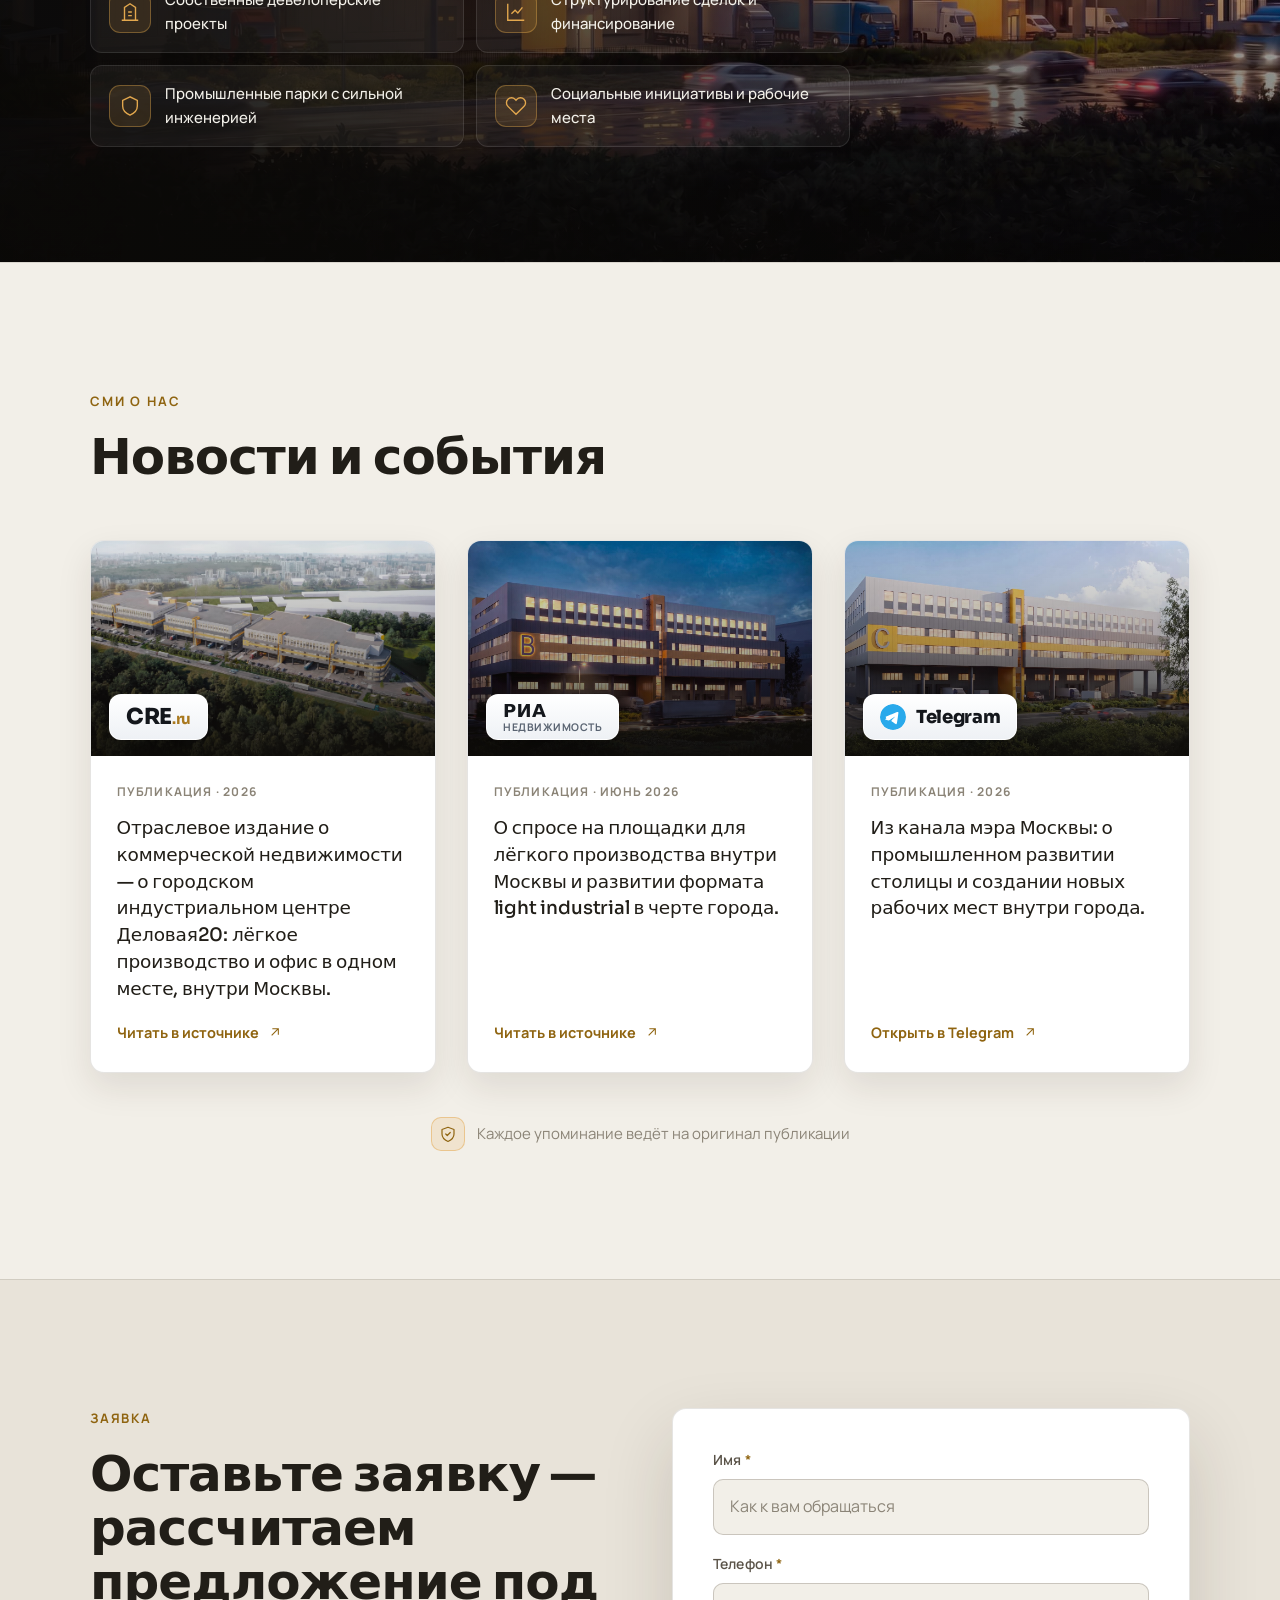
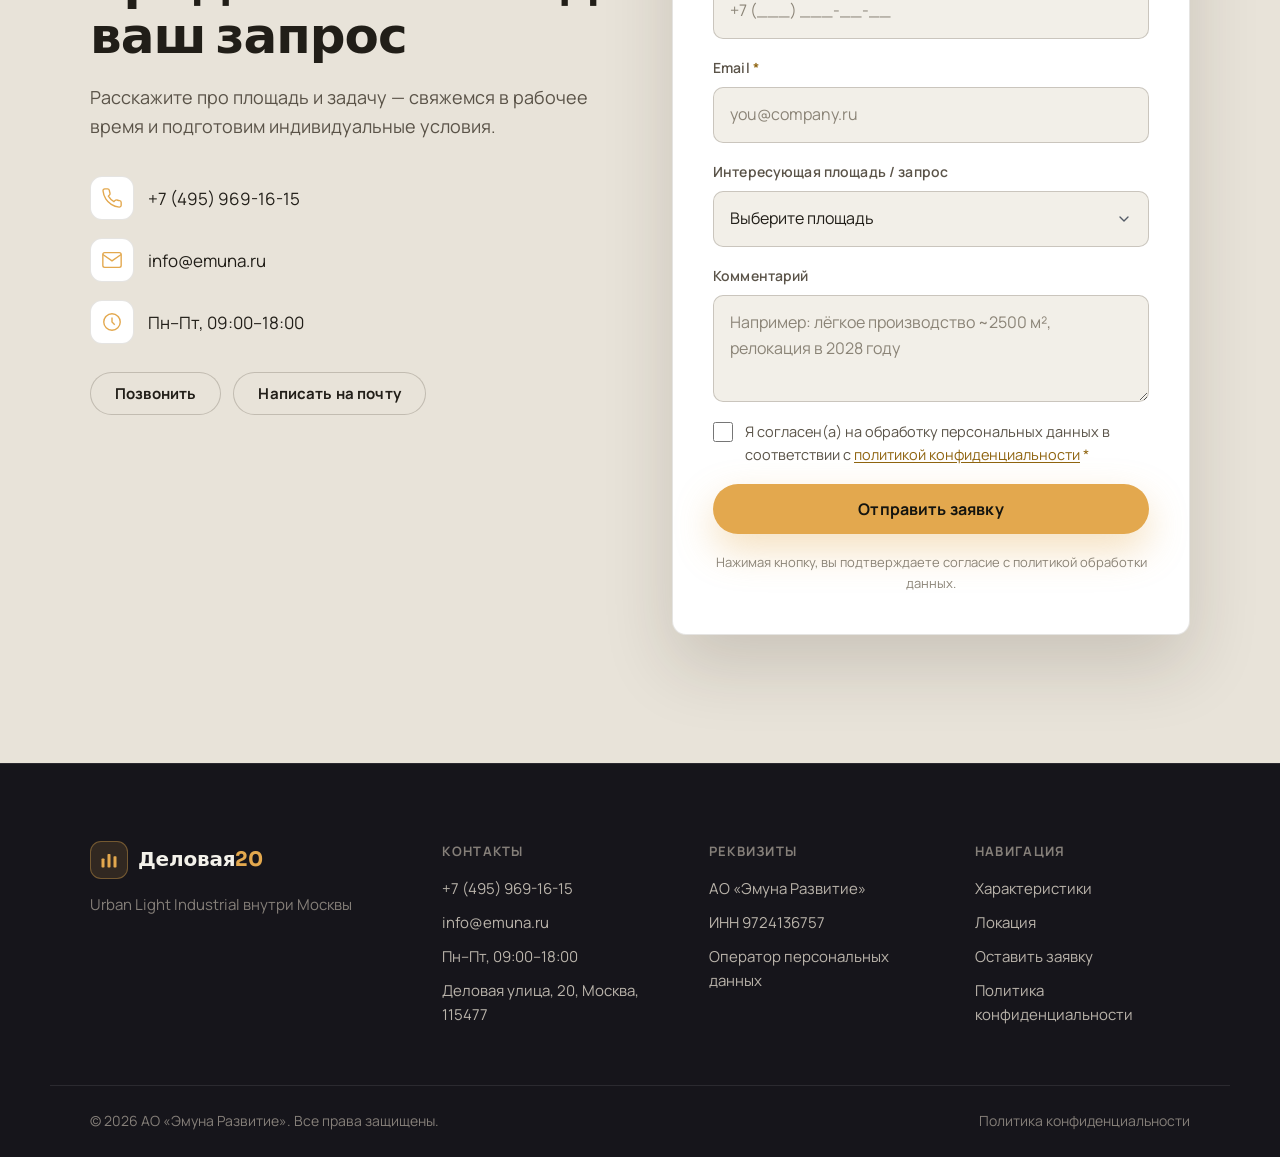
==== commit 3d1e4d4f: "Цифры → AFI-бенто, паттерн на характеристиках, демо трёх меню - «Цифры, которыми гордимся» → бенто: " ====
--- a/index.html
+++ b/index.html
@@ -36,7 +36,7 @@
   <link rel="preconnect" href="https://fonts.gstatic.com" crossorigin />
   <link href="https://fonts.googleapis.com/css2?family=Manrope:wght@400;500;600;700;800&family=Sora:wght@500;600;700;800&display=swap" rel="stylesheet" />
 
-  <link rel="stylesheet" href="styles.css?v=2" />
+  <link rel="stylesheet" href="styles.css?v=3" />
   <!-- Ускоряем LCP: заранее грузим фон первого экрана -->
   <link rel="preload" as="image" href="images/hero-night.jpg" fetchpriority="high" />
 
@@ -203,34 +203,47 @@
     </section>
 
     <!-- ============ ЦИФРЫ, КОТОРЫМИ ГОРДИМСЯ ============ -->
-    <section class="section section--tight proud" aria-labelledby="proud-title">
+    <section class="section proud" aria-labelledby="proud-title">
       <div class="container">
-        <h2 class="section__title section__title--center reveal" id="proud-title">Цифры, которыми гордимся</h2>
-        <div class="proud__band reveal">
-          <div class="proud__item">
-            <span class="proud__num"><span data-count data-target="70">0</span>+</span>
-            <span class="proud__unit">Вт/м²</span>
-            <span class="proud__label">Электроснабжение</span>
-          </div>
-          <div class="proud__item">
-            <span class="proud__num"><span data-count data-target="8">0</span>+</span>
-            <span class="proud__unit">метров</span>
-            <span class="proud__label">Высота первых этажей</span>
-          </div>
-          <div class="proud__item">
-            <span class="proud__num"><span data-count data-target="0.5" data-decimals="1">0</span></span>
-            <span class="proud__unit">км</span>
-            <span class="proud__label">До МСД</span>
-          </div>
-          <div class="proud__item">
-            <span class="proud__num"><span data-count data-target="7">0</span></span>
-            <span class="proud__unit">км</span>
-            <span class="proud__label">До МКАД</span>
-          </div>
-          <div class="proud__item">
-            <span class="proud__num"><span data-count data-target="11">0</span></span>
-            <span class="proud__unit">км</span>
-            <span class="proud__label">До ТТК</span>
+        <div class="proud__bento">
+          <div class="proud__feature reveal">
+            <p class="eyebrow">Чем гордимся</p>
+            <h2 class="section__title" id="proud-title">Цифры, которыми гордимся</h2>
+            <p class="proud__feature-text">
+              Инженерия под реальное производство: серьёзная энергомощность, высокие
+              потолки и близость к главным магистралям Москвы.
+            </p>
+            <div class="proud__feature-img">
+              <img src="images/company-day.jpg" alt="Дневной рендер корпуса С комплекса Деловая20" loading="lazy" />
+            </div>
+          </div>
+
+          <div class="proud__grid reveal">
+            <div class="proud__stat proud__stat--hero">
+              <span class="proud__num"><span data-count data-target="70">0</span>+</span>
+              <span class="proud__unit">Вт/м²</span>
+              <span class="proud__desc">Электроснабжение объектов</span>
+            </div>
+            <div class="proud__stat">
+              <span class="proud__num"><span data-count data-target="8">0</span>+</span>
+              <span class="proud__unit">метров</span>
+              <span class="proud__desc">Высота первых этажей</span>
+            </div>
+            <div class="proud__stat">
+              <span class="proud__num"><span data-count data-target="0.5" data-decimals="1">0</span></span>
+              <span class="proud__unit">км</span>
+              <span class="proud__desc">До МСД</span>
+            </div>
+            <div class="proud__stat">
+              <span class="proud__num"><span data-count data-target="7">0</span></span>
+              <span class="proud__unit">км</span>
+              <span class="proud__desc">До МКАД</span>
+            </div>
+            <div class="proud__stat">
+              <span class="proud__num"><span data-count data-target="11">0</span></span>
+              <span class="proud__unit">км</span>
+              <span class="proud__desc">До ТТК</span>
+            </div>
           </div>
         </div>
       </div>
@@ -795,6 +808,6 @@
     <span class="lightbox__hint">Клик вне изображения или Esc — закрыть</span>
   </div>
 
-  <script src="script.js?v=2" defer></script>
+  <script src="script.js?v=3" defer></script>
 </body>
 </html>
--- a/styles.css
+++ b/styles.css
@@ -480,58 +480,93 @@
 }
 .fcard p { color: var(--text-muted); font-size: 16px; }
 
-/* ---------- proud numbers band (интерактивная) ---------- */
-.proud__band {
+/* ---------- proud numbers (бенто: карточка + крупные числа) ---------- */
+.proud__bento {
   display: grid;
-  grid-template-columns: repeat(5, 1fr);
+  grid-template-columns: 0.85fr 1.25fr;
+  gap: var(--gap);
   margin-top: clamp(32px, 5vw, 56px);
+  align-items: stretch;
+}
+.proud__feature {
+  display: flex;
+  flex-direction: column;
+  background: var(--surface);
   border: 1px solid var(--line);
   border-radius: var(--radius);
+  box-shadow: var(--shadow-sm);
+  padding: clamp(28px, 3vw, 40px);
   overflow: hidden;
+}
+.proud__feature .section__title { margin-top: 4px; }
+.proud__feature-text { color: var(--text-muted); margin-top: 16px; font-size: 16px; max-width: 42ch; }
+.proud__feature-img {
+  margin-top: clamp(24px, 3vw, 36px);
+  border-radius: var(--radius-sm);
+  overflow: hidden;
+  flex: 1;
+  min-height: 200px;
+}
+.proud__feature-img img { width: 100%; height: 100%; object-fit: cover; }
+
+.proud__grid {
+  display: grid;
+  grid-template-columns: 1fr 1fr;
+  gap: var(--gap);
+}
+.proud__stat {
+  position: relative;
+  display: flex;
+  flex-direction: column;
   background: var(--surface);
+  border: 1px solid var(--line);
+  border-radius: var(--radius);
   box-shadow: var(--shadow-sm);
-}
-.proud__item {
-  position: relative;
-  padding: clamp(26px, 3vw, 44px) 20px;
-  text-align: center;
-  border-right: 1px solid var(--line);
-  display: flex;
-  flex-direction: column;
-  gap: 4px;
-  transition: background .35s var(--ease);
-}
-.proud__item::before {
+  padding: clamp(24px, 2.6vw, 36px);
+  min-height: 190px;
+  overflow: hidden;
+  transition: transform .35s var(--ease), box-shadow .35s var(--ease), border-color .35s var(--ease);
+}
+.proud__stat--hero { grid-column: 1 / -1; }
+.proud__stat::before {
   content: "";
-  position: absolute; top: 0; left: 50%;
+  position: absolute; top: 0; left: 0;
   width: 0; height: 3px;
-  transform: translateX(-50%);
   background: linear-gradient(90deg, var(--accent), var(--accent-hi));
-  transition: width .4s var(--ease);
-}
-.proud__item:last-child { border-right: none; }
-.proud__item:hover { background: var(--accent-soft); }
-.proud__item:hover::before { width: 100%; }
+  transition: width .45s var(--ease);
+}
+.proud__stat:hover { transform: translateY(-4px); box-shadow: var(--shadow); border-color: var(--accent-line); }
+.proud__stat:hover::before { width: 100%; }
 .proud__num {
   font-family: var(--font-display);
   font-weight: 800;
-  font-size: clamp(30px, 4vw, 48px);
-  line-height: 1;
-  letter-spacing: -.03em;
+  font-size: clamp(46px, 5.5vw, 82px);
+  line-height: .92;
+  letter-spacing: -.04em;
   color: var(--num);
-  transition: transform .4s var(--ease), color .3s var(--ease);
-}
-.proud__item:hover .proud__num { color: var(--accent-strong); transform: scale(1.09); }
+  transition: color .3s var(--ease);
+}
+.proud__stat--hero .proud__num { font-size: clamp(54px, 7vw, 104px); }
+.proud__stat:hover .proud__num { color: var(--accent-strong); }
 .proud__unit {
   font-family: var(--font-display);
-  font-weight: 600;
+  font-weight: 700;
+  font-size: clamp(15px, 1.3vw, 18px);
+  color: var(--accent-strong);
+  margin-top: 8px;
+}
+.proud__desc {
+  color: var(--text-muted);
   font-size: 15px;
-  color: var(--text);
-}
-.proud__label {
-  font-size: 13.5px;
-  color: var(--text-dim);
-  margin-top: 6px;
+  margin-top: auto;
+  padding-top: 20px;
+}
+@media (max-width: 900px) {
+  .proud__bento { grid-template-columns: 1fr; }
+  .proud__feature-img { min-height: 220px; }
+}
+@media (max-width: 560px) {
+  .proud__grid { grid-template-columns: 1fr; }
 }
 
 /* ---------- showcase media band ---------- */
@@ -569,6 +604,21 @@
   max-width: 56ch;
   font-size: clamp(15px, 1.5vw, 18px);
 }
+
+/* паттерн-подложка секции «Характеристики» */
+#specs { position: relative; overflow: hidden; }
+#specs::before {
+  content: "";
+  position: absolute; inset: 0;
+  background-image:
+    linear-gradient(rgba(40, 32, 18, .05) 1px, transparent 1px),
+    linear-gradient(90deg, rgba(40, 32, 18, .05) 1px, transparent 1px);
+  background-size: 46px 46px;
+  pointer-events: none;
+  mask-image: radial-gradient(135% 95% at 50% 0%, #000 22%, transparent 82%);
+  -webkit-mask-image: radial-gradient(135% 95% at 50% 0%, #000 22%, transparent 82%);
+}
+#specs > .container { position: relative; z-index: 1; }
 
 /* ---------- specs bento ---------- */
 .specs__grid {
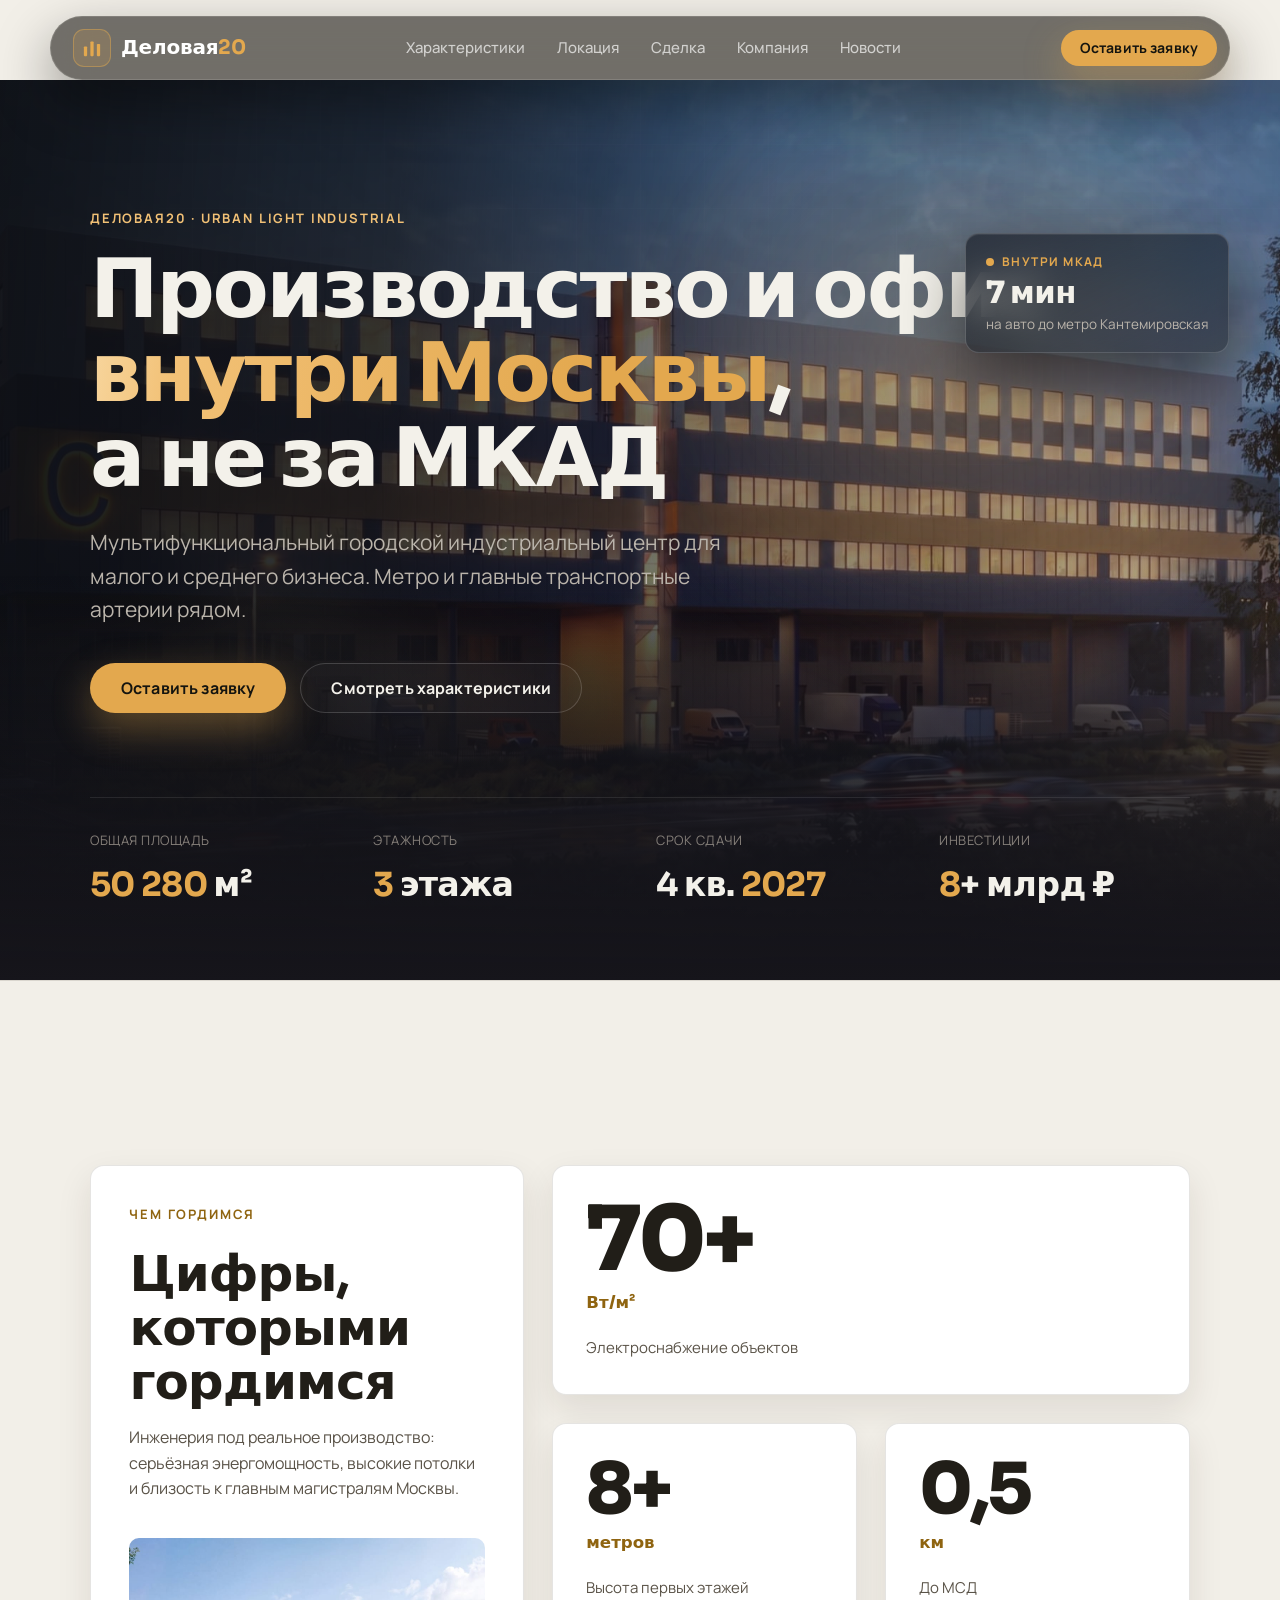
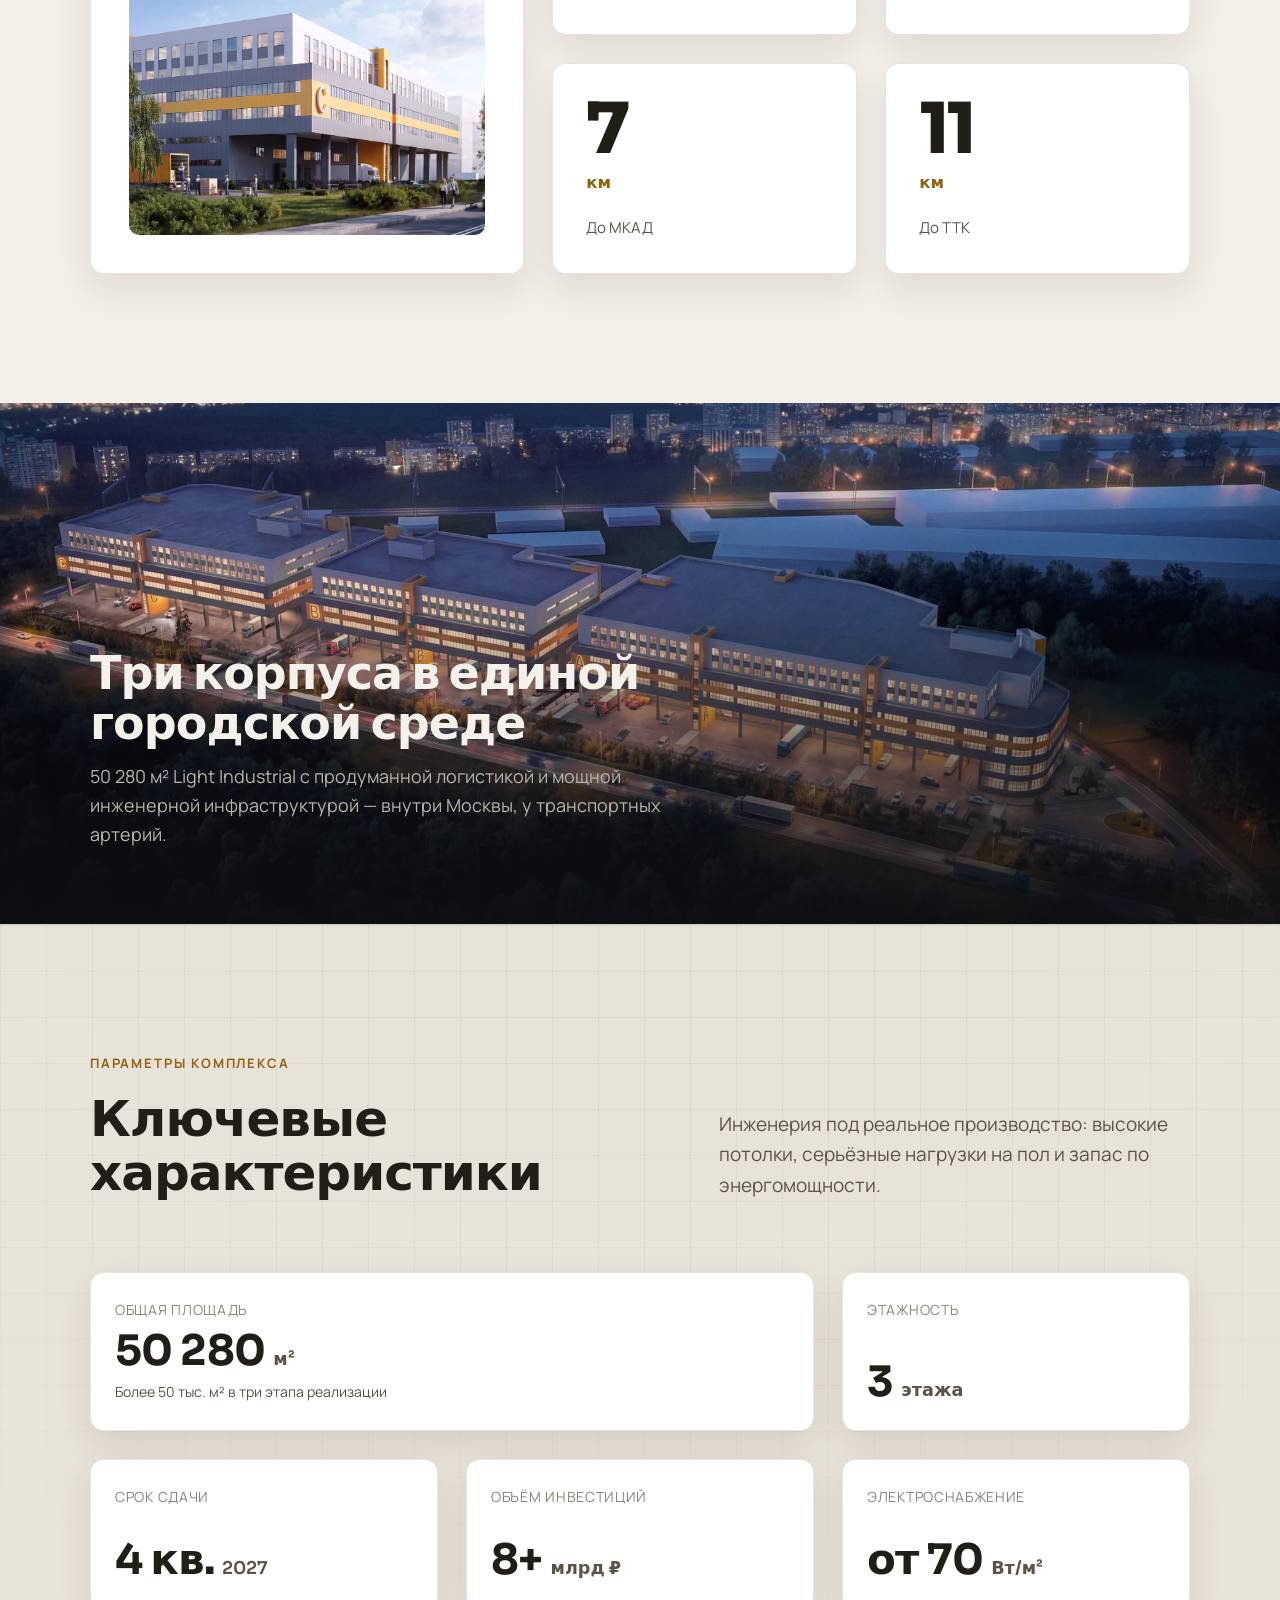
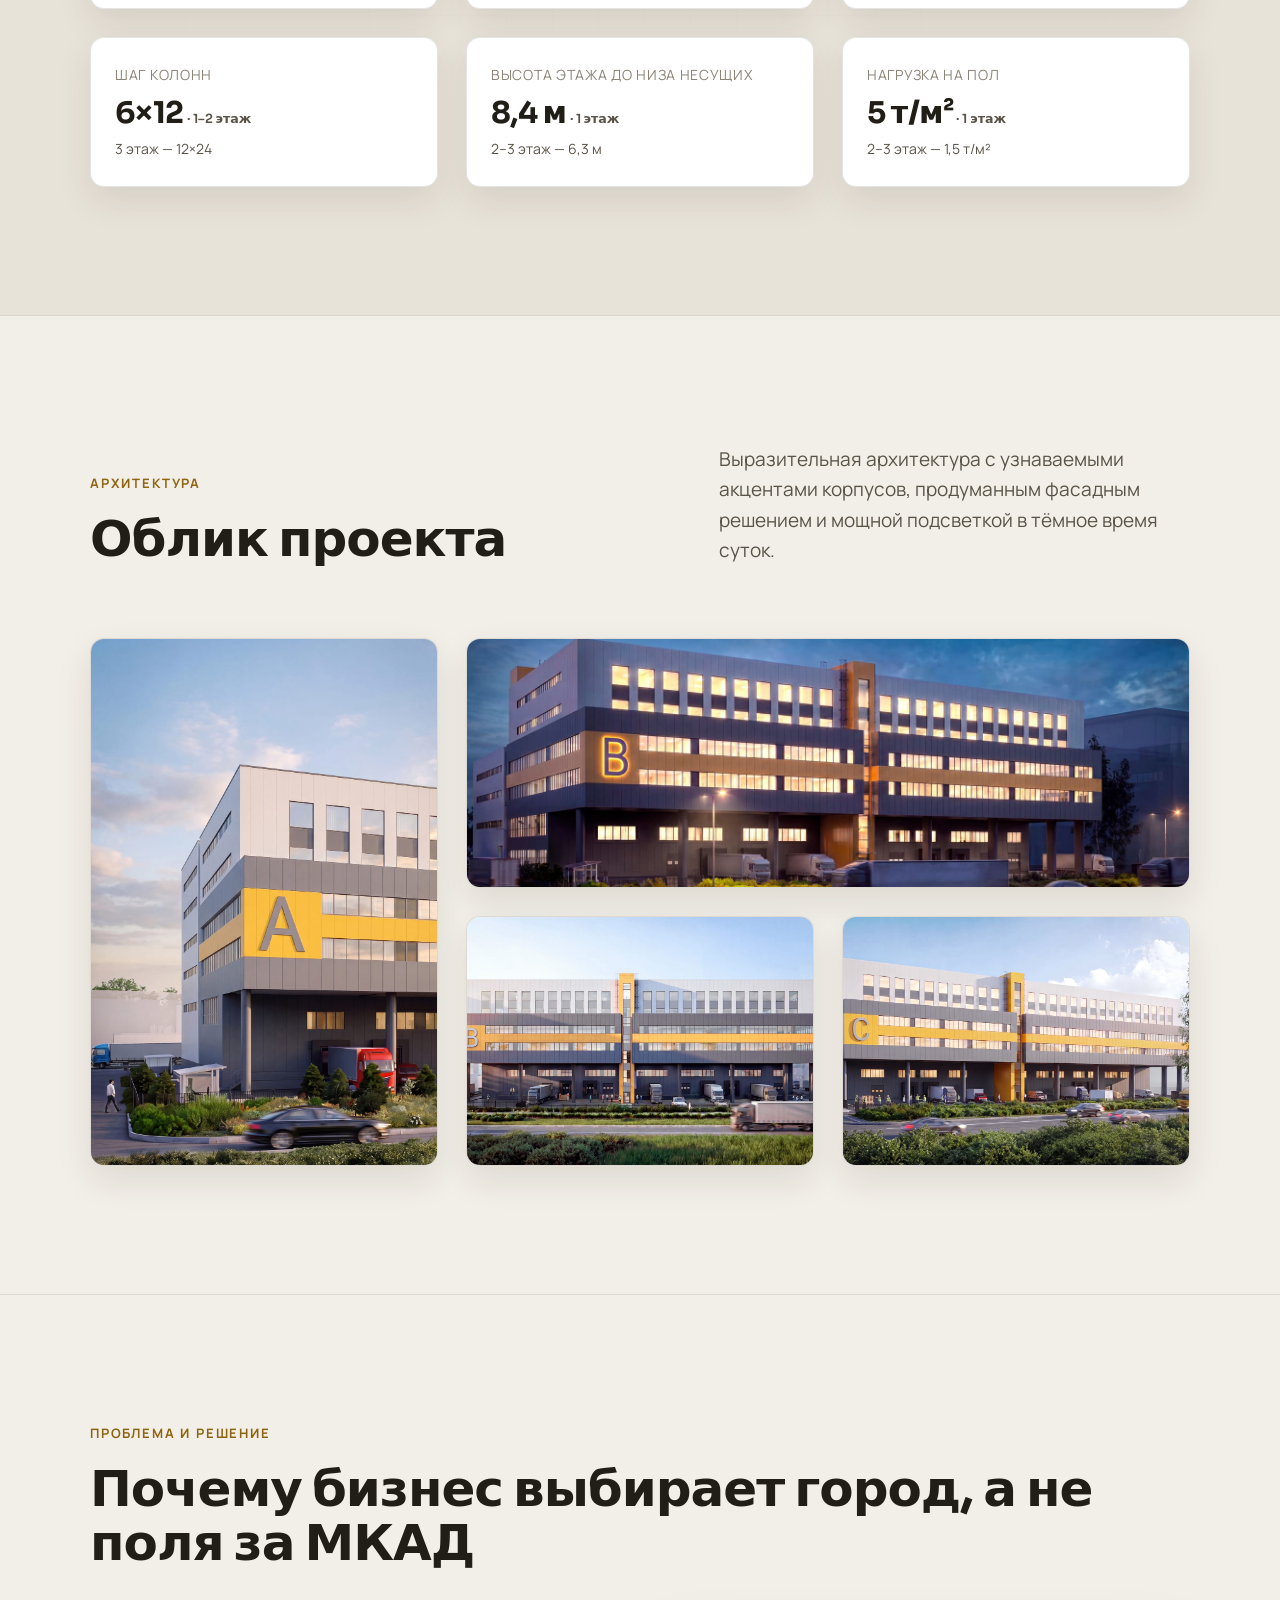
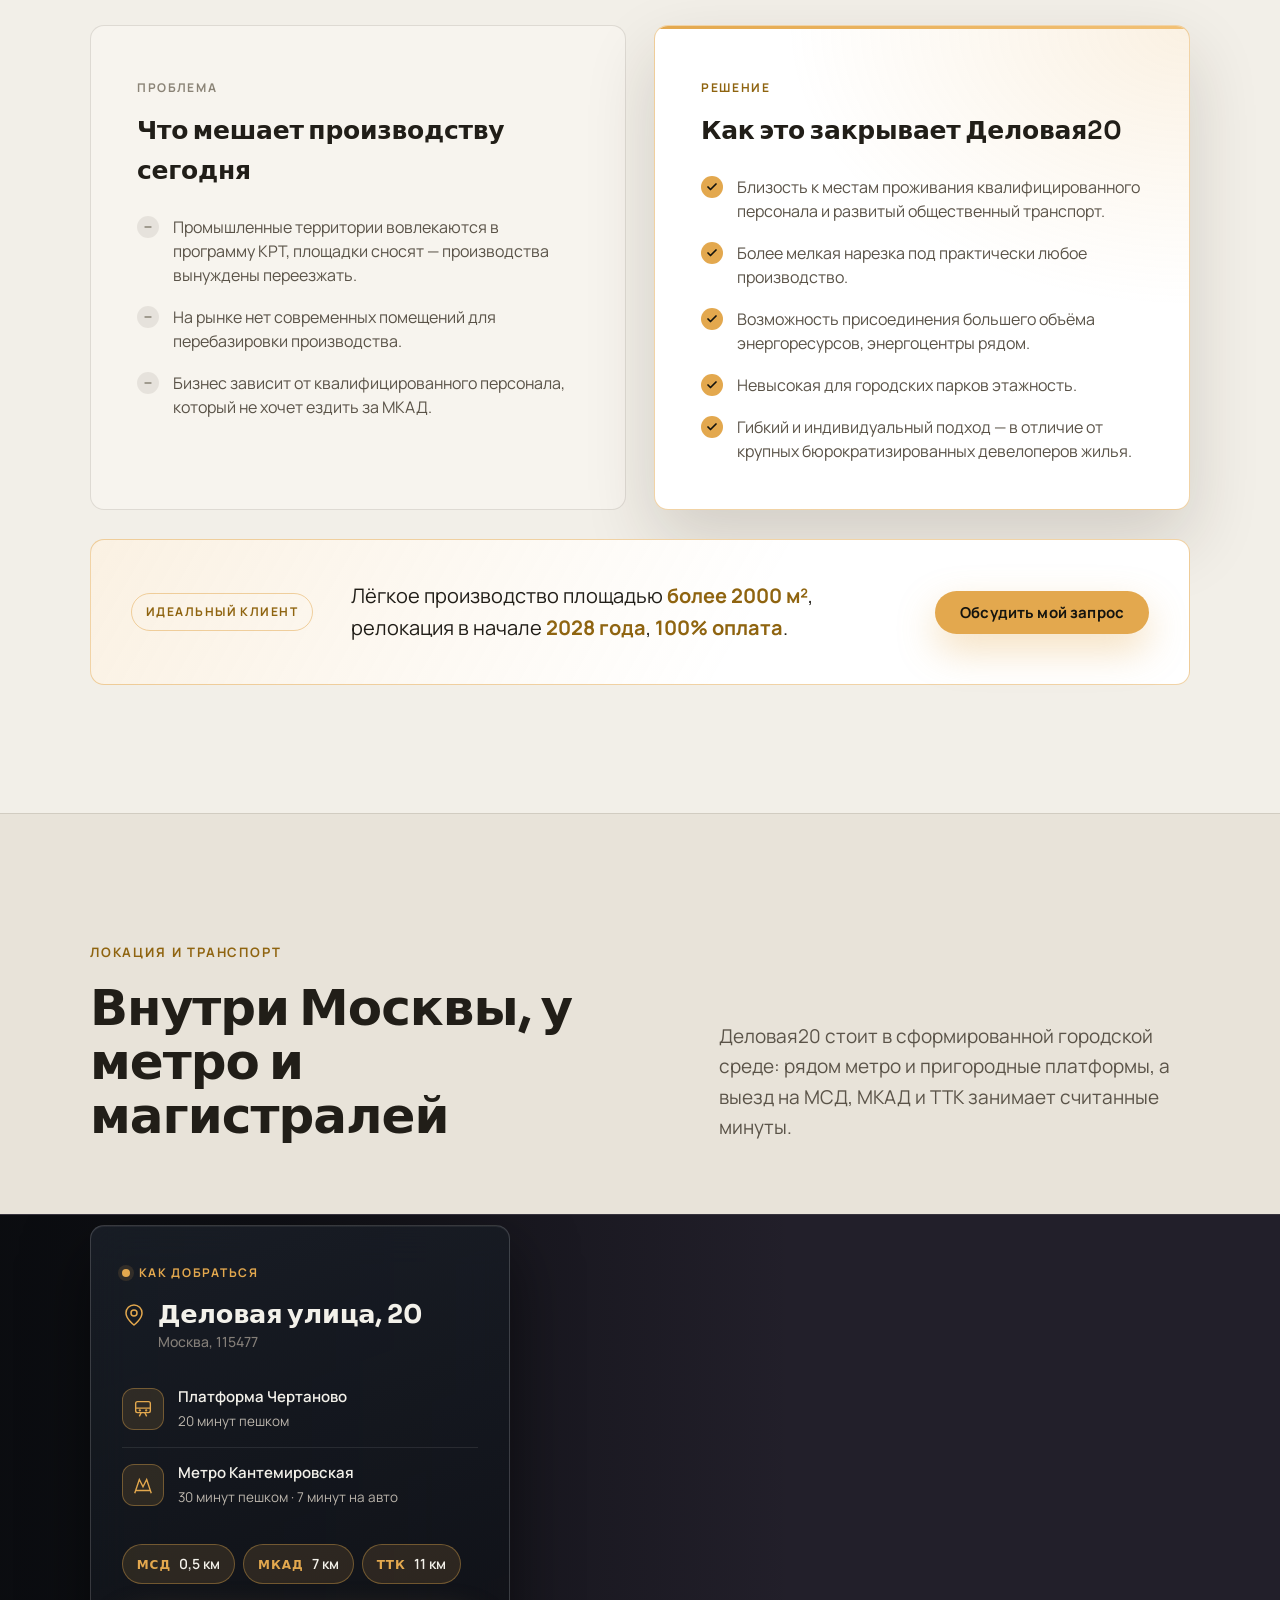
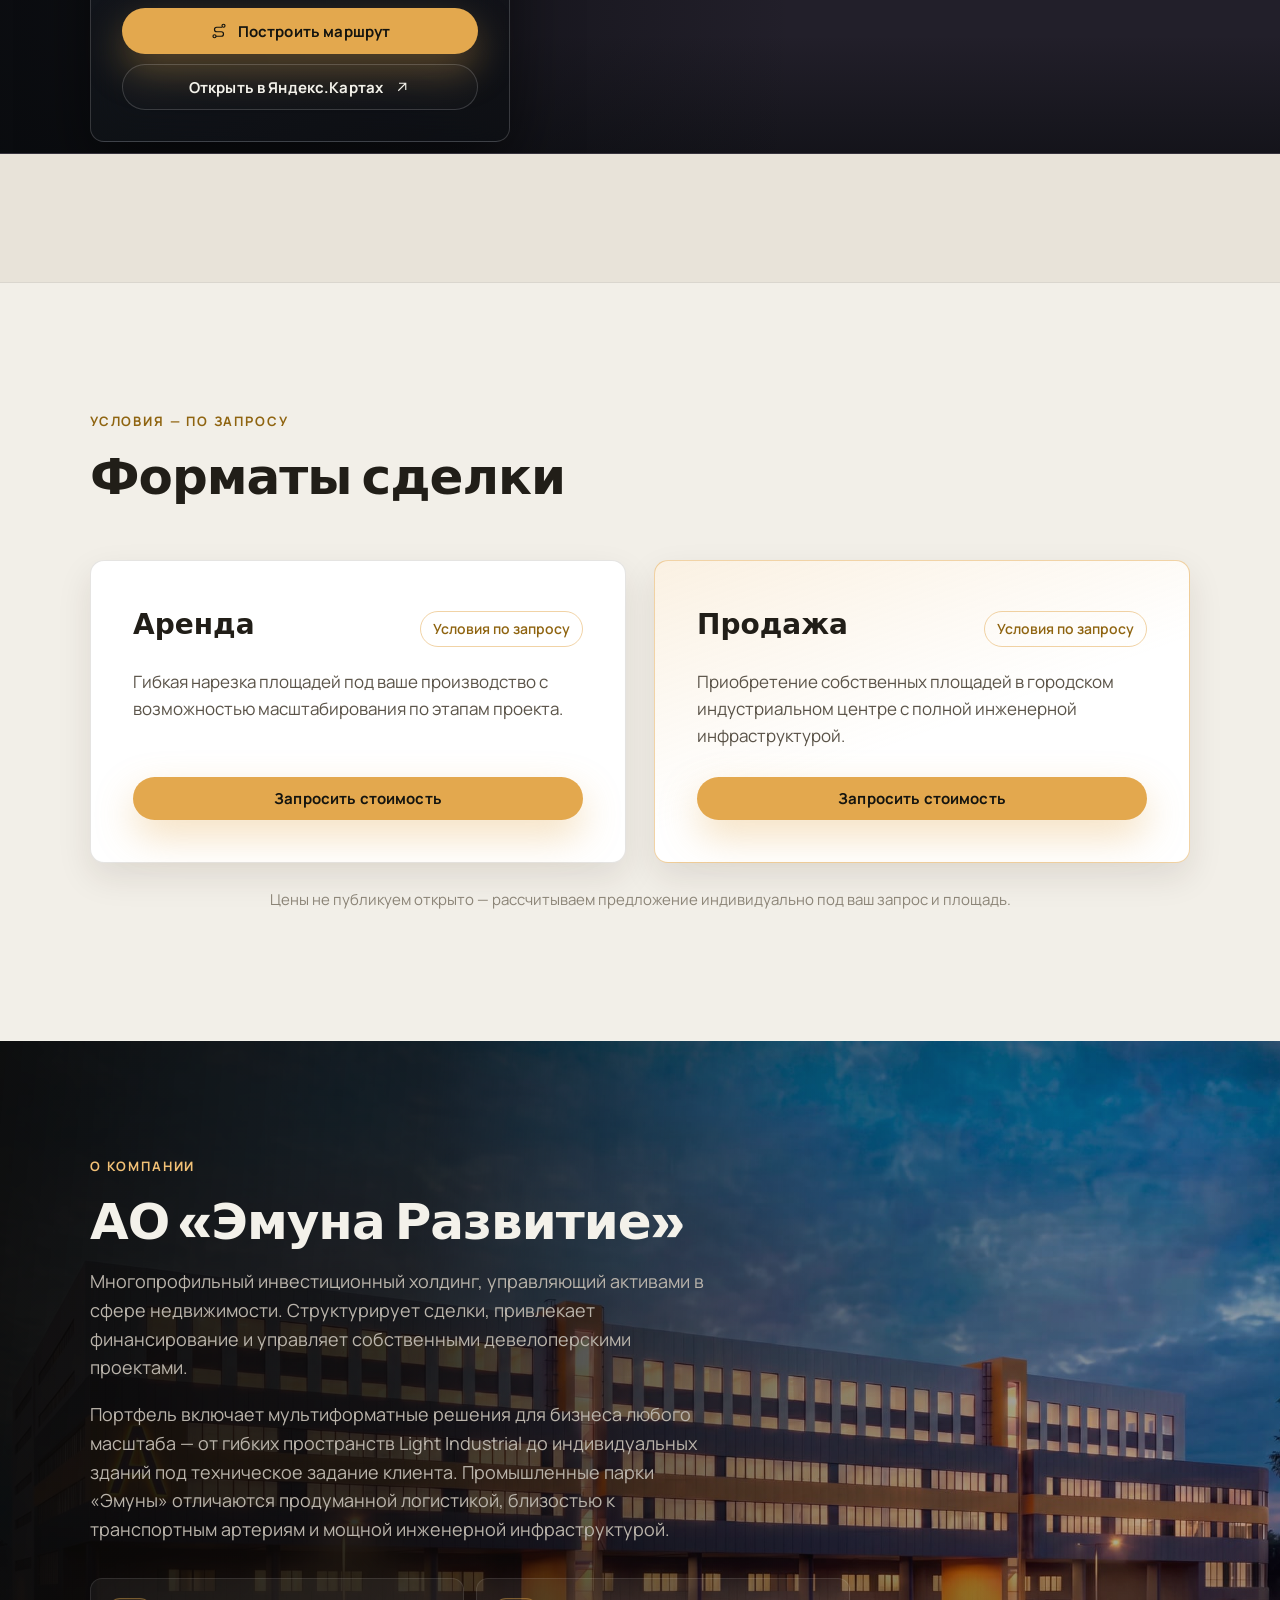
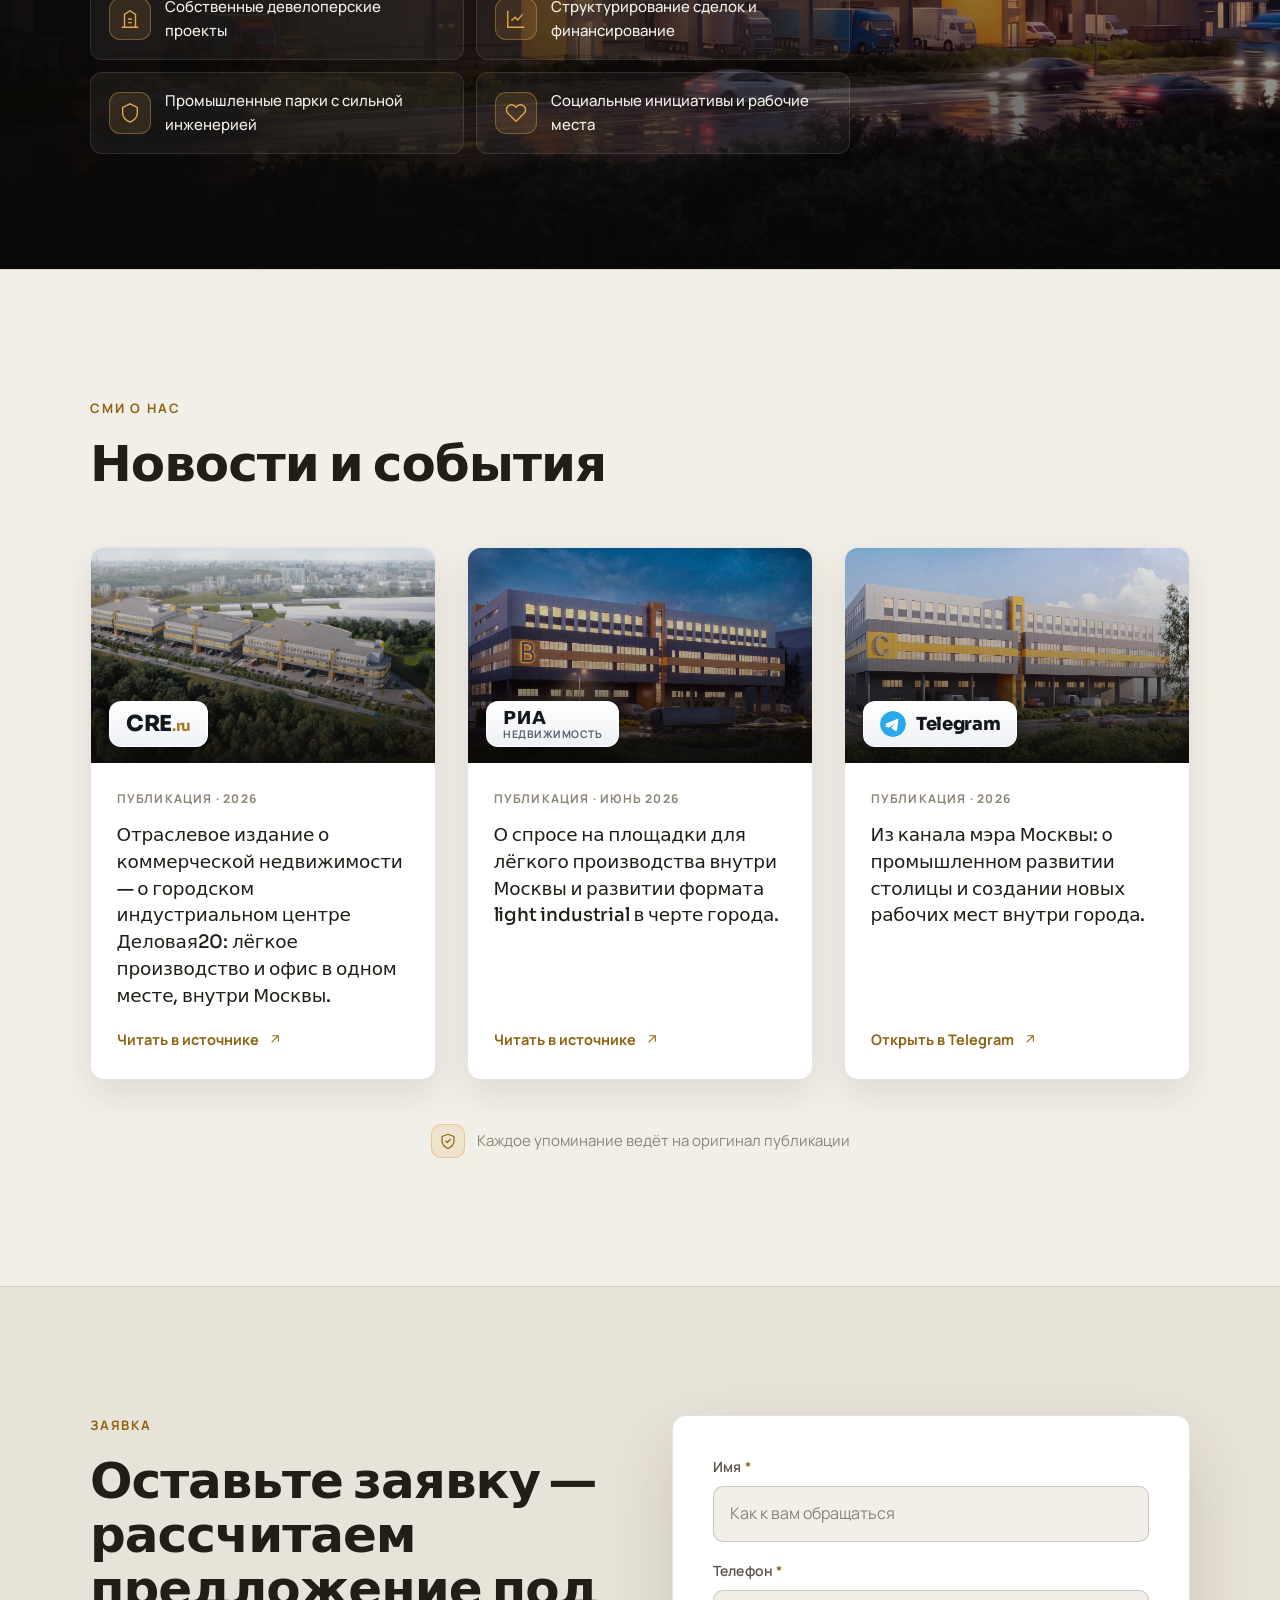
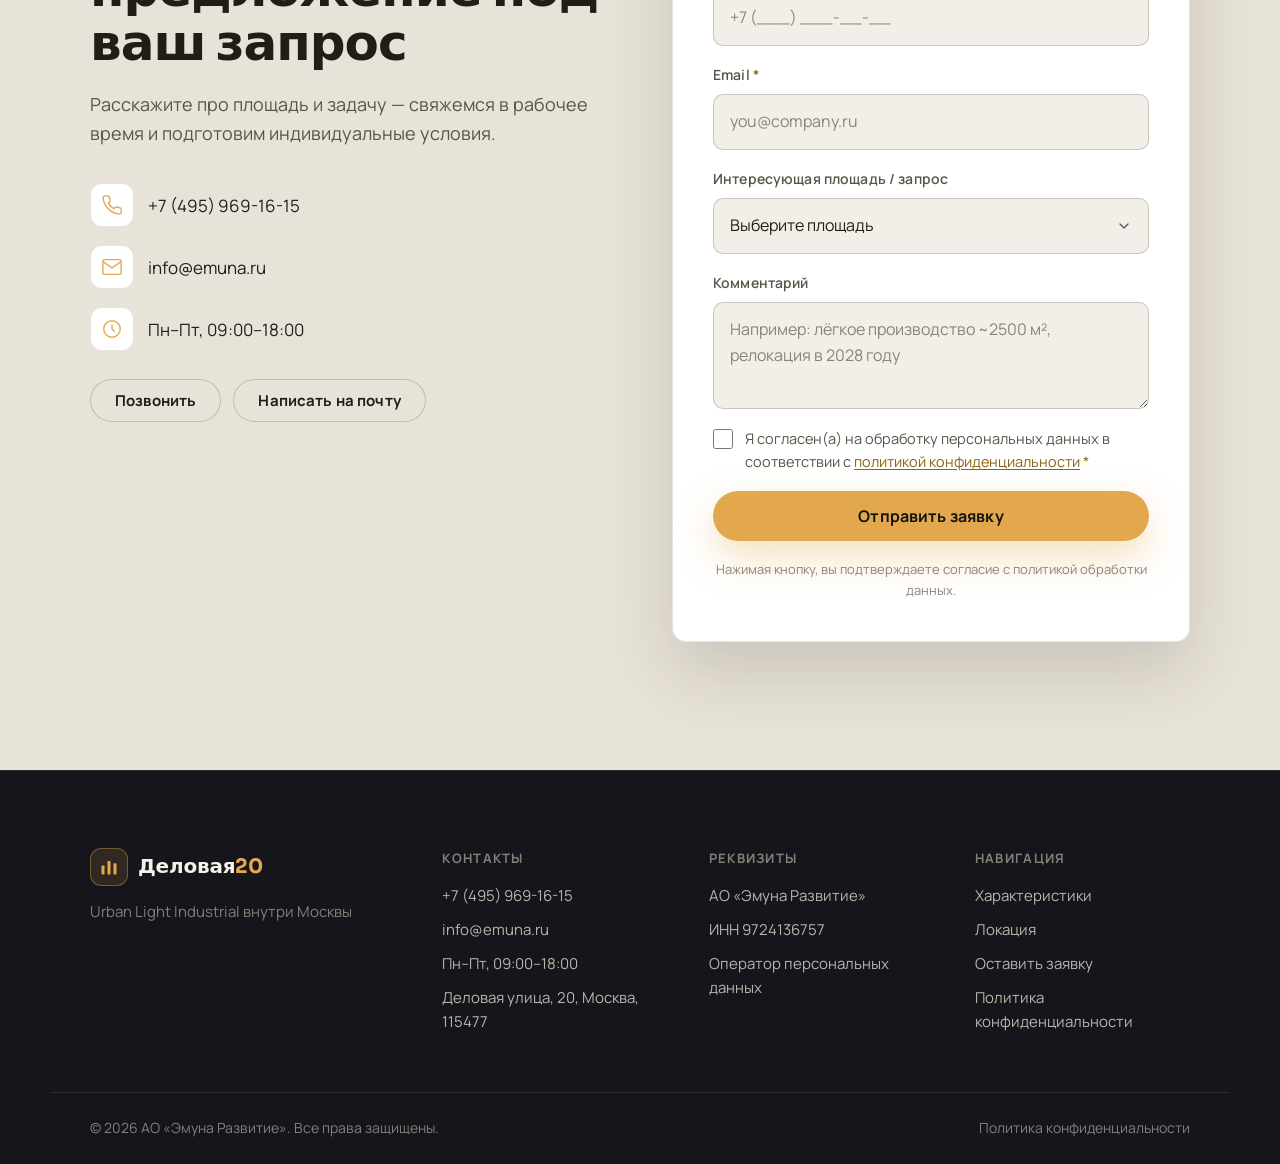
==== commit 07b81f38: "Меню → плавающая капсула (выбранный Вариант 1) Плавающее скруглённое меню-«островок»: тёмное стекло," ====
--- a/index.html
+++ b/index.html
@@ -100,7 +100,7 @@
 
   <!-- ============ ХЕДЕР ============ -->
   <header class="site-header" id="top" data-header>
-    <div class="container header__inner">
+    <div class="header__inner">
       <a class="brand" href="#top" aria-label="Деловая20 — на главную">
         <span class="brand__mark" aria-hidden="true">
           <svg width="26" height="26" viewBox="0 0 32 32" fill="none">
--- a/styles.css
+++ b/styles.css
@@ -216,20 +216,18 @@
 }
 .btn--ghost:active { transform: translateY(0) scale(.985); }
 
-/* ---------- header (премиальная тёмная панель) ---------- */
+/* ---------- header (плавающая капсула) ---------- */
 .site-header {
   position: sticky;
   top: 0;
   z-index: 100;
-  background: rgba(17, 15, 11, .68);
-  backdrop-filter: blur(20px) saturate(150%);
-  -webkit-backdrop-filter: blur(20px) saturate(150%);
-  border-bottom: 1px solid rgba(255, 255, 255, .07);
-  transition: background .35s var(--ease), border-color .35s var(--ease);
-}
-.site-header[data-scrolled] {
-  background: rgba(14, 12, 8, .92);
-  border-bottom-color: rgba(255, 255, 255, .1);
+  padding: 16px clamp(16px, 4vw, 40px) 0;
+  background: transparent;
+}
+.site-header .phone-link { display: none; }
+.site-header[data-scrolled] .header__inner {
+  background: rgba(16, 14, 10, .82);
+  box-shadow: 0 16px 44px rgba(0, 0, 0, .5);
 }
 .site-header .brand__name { color: #fff; }
 .site-header .brand__accent { color: var(--accent); }
@@ -243,10 +241,20 @@
 .header__inner {
   position: relative;
   z-index: 1;
+  max-width: var(--maxw);
+  margin-inline: auto;
   display: flex;
   align-items: center;
-  gap: 24px;
-  height: 72px;
+  gap: 20px;
+  height: 64px;
+  padding: 0 12px 0 22px;
+  border-radius: var(--pill);
+  background: rgba(20, 18, 14, .58);
+  backdrop-filter: blur(20px) saturate(150%);
+  -webkit-backdrop-filter: blur(20px) saturate(150%);
+  border: 1px solid rgba(255, 255, 255, .12);
+  box-shadow: 0 22px 55px rgba(0, 0, 0, .4);
+  transition: background .3s var(--ease), box-shadow .3s var(--ease);
 }
 
 .brand {
@@ -322,11 +330,14 @@
 .mobile-menu {
   position: relative;
   z-index: 1;
-  border-top: 1px solid rgba(255, 255, 255, .08);
-  background: rgba(14, 12, 8, .98);
+  max-width: var(--maxw);
+  margin: 10px auto 0;
+  border: 1px solid rgba(255, 255, 255, .1);
+  border-radius: var(--radius);
+  background: rgba(16, 14, 10, .97);
   backdrop-filter: blur(20px) saturate(150%);
   -webkit-backdrop-filter: blur(20px) saturate(150%);
-  padding: 18px clamp(20px, 5vw, 40px) 28px;
+  padding: 12px 22px 22px;
 }
 .mobile-menu nav { display: flex; flex-direction: column; }
 .mobile-menu nav a {
